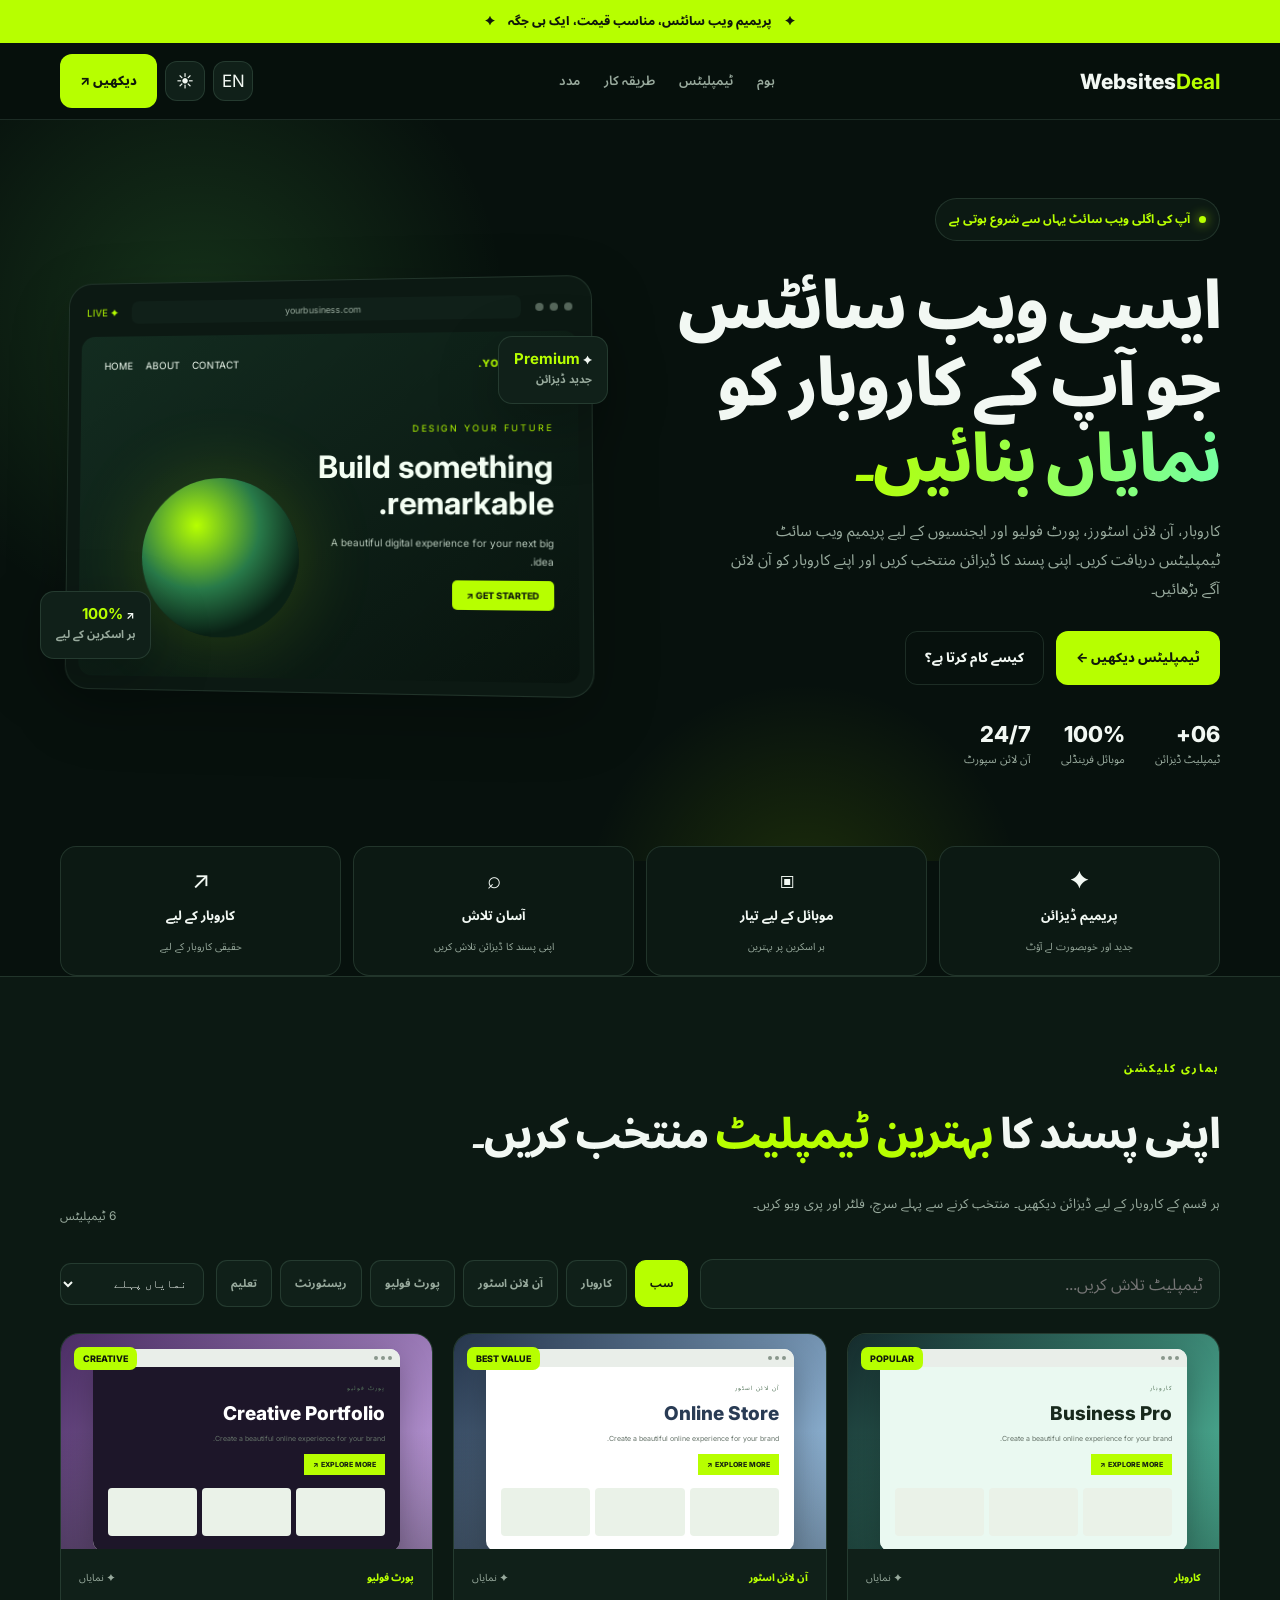
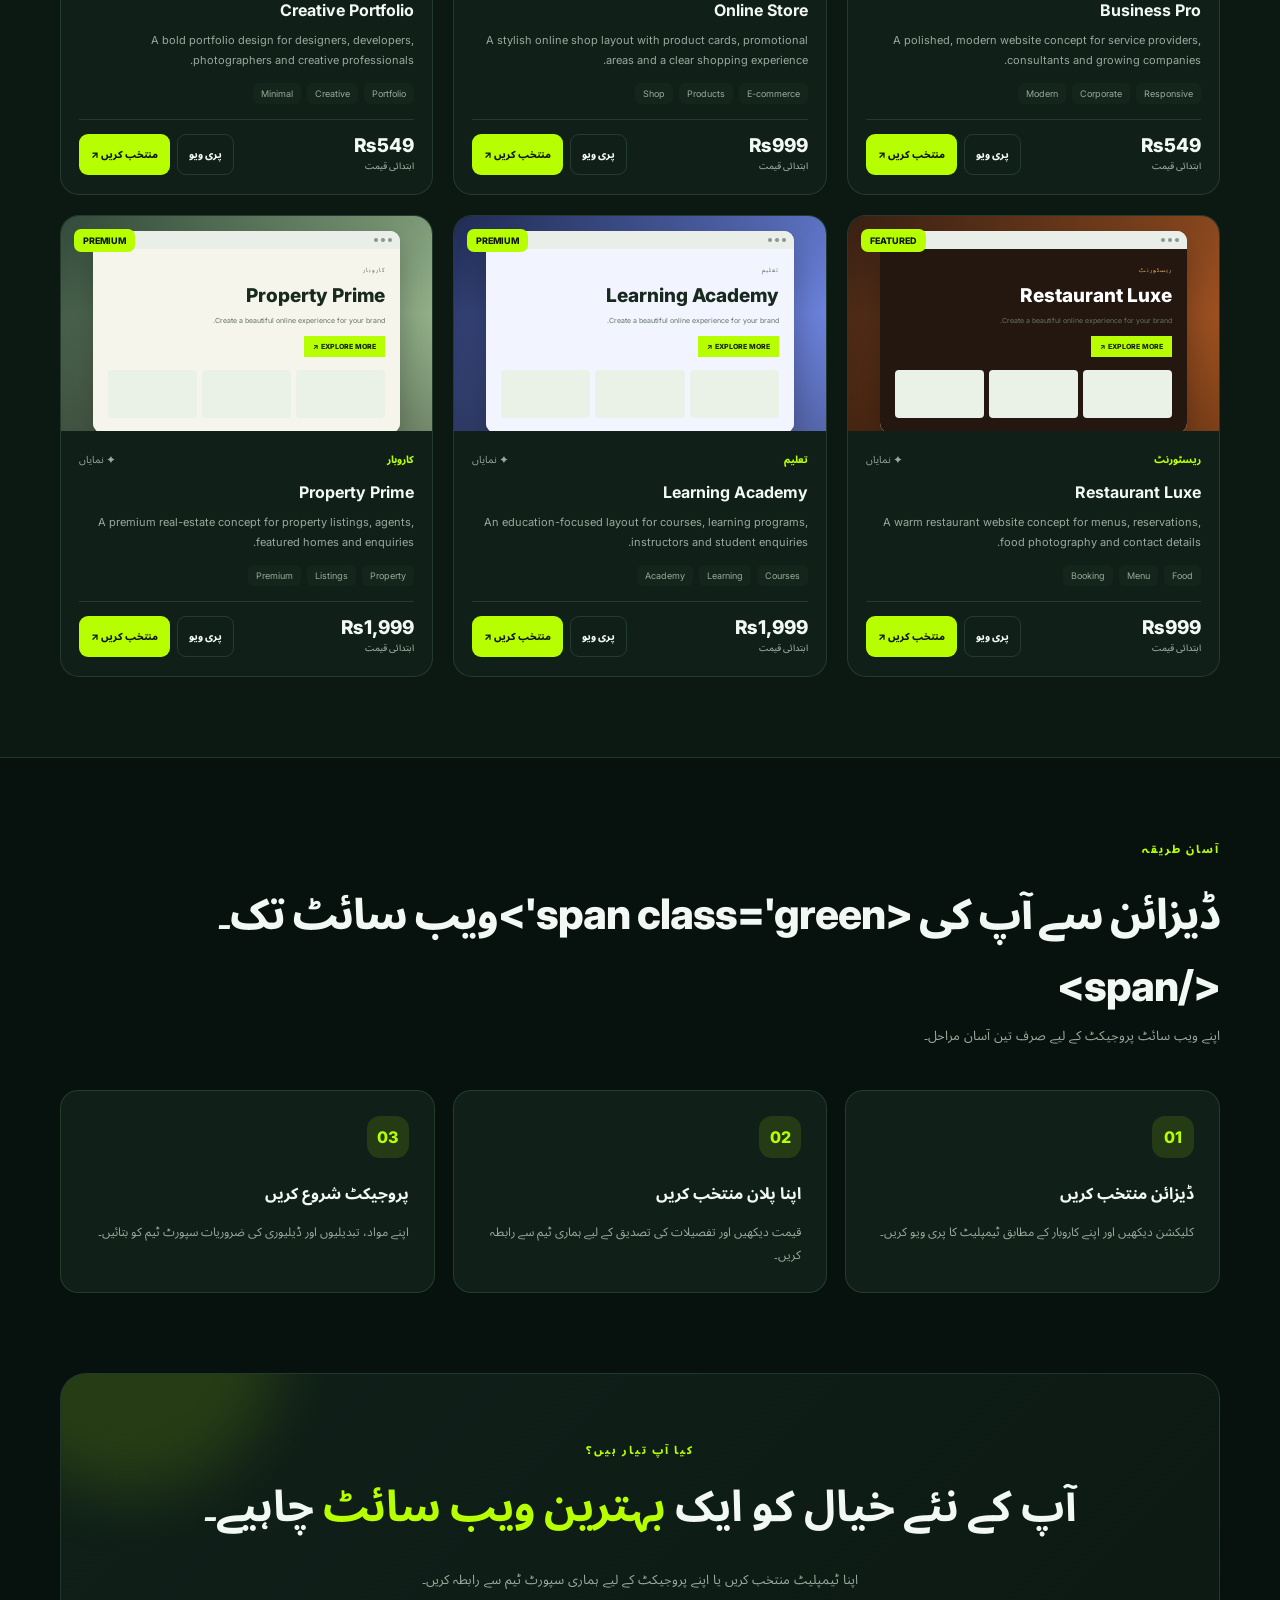
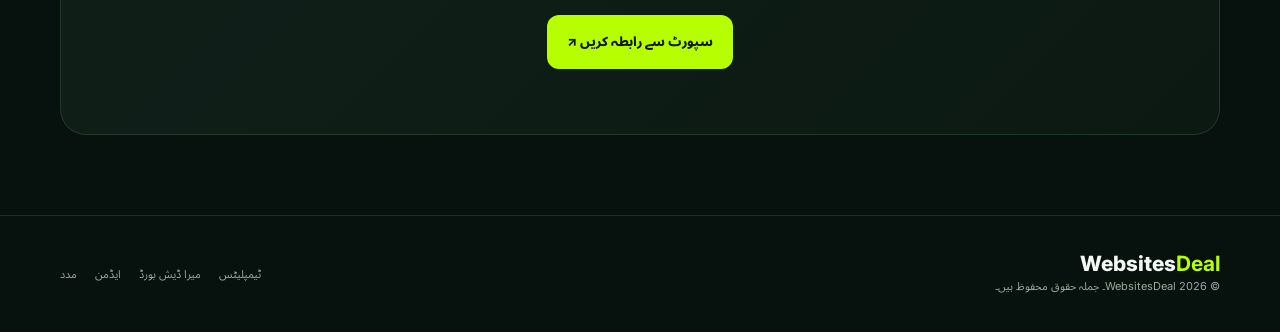
==== index.html @ cf8383c4 "Update index.html" ====
<!DOCTYPE html>
<html lang="ur" dir="rtl">
<head>
<meta charset="UTF-8">
<meta name="viewport" content="width=device-width, initial-scale=1.0">
<meta name="theme-color" content="#07110d">
<meta name="description" content="WebsitesDeal — Premium website templates for your business. Explore, preview and choose your next website.">
<title>WebsitesDeal — Premium Website Templates</title>

<link rel="preconnect" href="https://fonts.googleapis.com">
<link rel="preconnect" href="https://fonts.gstatic.com" crossorigin>
<link href="https://fonts.googleapis.com/css2?family=Inter:wght@400;500;600;700;800&family=Noto+Sans+Arabic:wght@400;500;600;700;800&display=swap" rel="stylesheet">

<style>
:root {
  --bg:#07110d;
  --surface:#0c1913;
  --card:#102019;
  --card2:#14251c;
  --text:#f2f8f3;
  --muted:#98aa9d;
  --line:rgba(190,255,210,.12);
  --accent:#b7ff00;
  --accent2:#69ed94;
  --shadow:0 20px 60px rgba(0,0,0,.25);
  --radius:22px;
}
body.light {
  --bg:#f5f8f4;
  --surface:#fff;
  --card:#fff;
  --card2:#edf4ed;
  --text:#14251a;
  --muted:#68796d;
  --line:rgba(20,55,30,.12);
  --shadow:0 20px 55px rgba(24,55,30,.09);
}
*{box-sizing:border-box}
html{scroll-behavior:smooth;scroll-padding-top:90px}
body{
  margin:0;background:var(--bg);color:var(--text);
  font-family:Inter,"Noto Sans Arabic",sans-serif;
  transition:background .35s,color .35s;overflow-x:hidden;
}
body[dir="rtl"]{font-family:"Noto Sans Arabic",Inter,sans-serif}
a{color:inherit;text-decoration:none}
button,input{font:inherit}
button{cursor:pointer}
button:focus-visible,a:focus-visible,input:focus-visible{
  outline:2px solid var(--accent);outline-offset:4px
}
::selection{background:var(--accent);color:#07110d}
.container{width:min(1160px,92%);margin:auto}
.muted{color:var(--muted)}
.green{color:var(--accent)}
.announcement{
  text-align:center;padding:9px 12px;background:var(--accent);
  color:#10180b;font-size:12px;font-weight:800
}
.announcement span{margin-inline:5px}
.nav-wrap{
  position:sticky;top:0;z-index:50;
  background:color-mix(in srgb,var(--bg) 88%,transparent);
  border-bottom:1px solid var(--line);
  backdrop-filter:blur(18px)
}
.nav{
  min-height:76px;display:flex;align-items:center;
  justify-content:space-between;gap:20px
}
.brand{display:flex;align-items:center;gap:10px;font-weight:800;font-size:21px}
.brand img{
  width:43px;height:43px;border-radius:12px;object-fit:cover;
  background:#fff
}
.brand strong{color:var(--accent)}
.nav-links{display:flex;align-items:center;gap:24px;font-size:13px;font-weight:600}
.nav-links a{color:var(--muted);transition:color .2s}
.nav-links a:hover{color:var(--accent)}
.nav-actions{display:flex;align-items:center;gap:8px}
.icon-btn{
  width:40px;height:40px;display:grid;place-items:center;
  border:1px solid var(--line);border-radius:12px;
  color:var(--text);background:var(--card);font-size:17px;
  transition:transform .2s,border-color .2s
}
.icon-btn:hover{transform:translateY(-2px);border-color:var(--accent)}
.btn{
  display:inline-flex;justify-content:center;align-items:center;gap:8px;
  padding:12px 19px;border-radius:12px;border:1px solid transparent;
  background:var(--accent);color:#11190b;font-weight:800;font-size:13px;
  transition:transform .25s,box-shadow .25s,background .25s
}
.btn:hover{transform:translateY(-3px);box-shadow:0 10px 30px rgba(183,255,0,.16)}
.btn-outline{background:transparent;border-color:var(--line);color:var(--text)}
.btn-outline:hover{border-color:var(--accent);box-shadow:none}
.menu-toggle{display:none}

/* HERO */
.hero{
  position:relative;isolation:isolate;min-height:610px;
  display:flex;align-items:center;padding:78px 0 90px;overflow:hidden
}
.hero::before{
  content:"";position:absolute;z-index:-2;width:650px;height:650px;
  top:-130px;left:-130px;border-radius:50%;
  background:radial-gradient(circle,rgba(113,255,106,.14),transparent 68%);
  animation:glowDrift 10s ease-in-out infinite alternate
}
.hero::after{
  content:"";position:absolute;z-index:-2;width:440px;height:440px;
  bottom:-260px;right:20%;border-radius:50%;
  background:radial-gradient(circle,rgba(183,255,0,.12),transparent 70%);
  animation:glowDrift 12s ease-in-out infinite alternate-reverse
}
.hero-grid{
  display:grid;grid-template-columns:1.05fr .95fr;gap:48px;
  align-items:center
}
.eyebrow{
  display:inline-flex;align-items:center;gap:9px;
  padding:8px 13px;border:1px solid var(--line);border-radius:30px;
  color:var(--accent);font-size:12px;font-weight:700;
  background:var(--surface);animation:fadeUp .7s both
}
.live-dot{
  width:7px;height:7px;border-radius:50%;background:var(--accent);
  box-shadow:0 0 12px var(--accent);animation:pulse 1.8s infinite
}
.hero h1{
  font-size:clamp(39px,5.2vw,69px);line-height:1.15;
  letter-spacing:-2px;margin:25px 0 20px;
  font-weight:800;animation:fadeUp .8s .1s both
}
.hero h1 .gradient{
  color:var(--accent);
  background:linear-gradient(100deg,var(--accent),#6fffb0,var(--accent));
  background-size:220% auto;background-clip:text;-webkit-background-clip:text;
  -webkit-text-fill-color:transparent;animation:gradientMove 5s linear infinite
}
.hero-desc{
  color:var(--muted);font-size:15px;line-height:1.95;
  max-width:500px;animation:fadeUp .8s .2s both
}
.hero-actions{display:flex;gap:12px;flex-wrap:wrap;margin-top:28px;animation:fadeUp .8s .3s both}
.hero-stats{display:flex;gap:30px;flex-wrap:wrap;margin-top:36px;animation:fadeUp .8s .4s both}
.stat strong{display:block;font-size:22px;font-weight:800}
.stat small{color:var(--muted);font-size:11px}
.hero-visual{position:relative;animation:visualEnter 1s .15s both}
.hero-window{
  position:relative;padding:13px;border:1px solid var(--line);
  border-radius:24px;background:var(--surface);box-shadow:var(--shadow);
  transform:perspective(1000px) rotateY(-5deg) rotateX(2deg);
  transition:transform .5s
}
.hero-window:hover{transform:perspective(1000px) rotateY(0) rotateX(0) translateY(-5px)}
.window-top{display:flex;align-items:center;gap:6px;padding:5px 5px 13px}
.window-dot{width:8px;height:8px;border-radius:50%;background:#56675b}
.window-url{
  flex:1;margin-inline:8px;background:var(--card);border-radius:7px;
  padding:6px;text-align:center;font-size:9px;color:var(--muted)
}
.demo-page{
  min-height:345px;border-radius:14px;overflow:hidden;
  background:linear-gradient(145deg,#132c20,#08130e);position:relative;
  padding:24px;color:#f4fff4
}
.demo-page::after{
  content:"";position:absolute;inset:0;pointer-events:none;
  background:linear-gradient(120deg,transparent 25%,rgba(255,255,255,.07),transparent 60%);
  transform:translateX(-100%);animation:shine 6s ease-in-out infinite
}
.demo-nav{display:flex;justify-content:space-between;font-size:10px;align-items:center}
.demo-logo{font-weight:800;color:#b7ff00}
.demo-hero{margin-top:45px;max-width:240px}
.demo-hero small{color:#b7ff00;font-size:9px;letter-spacing:2px}
.demo-hero h3{font-size:31px;line-height:1.15;margin:13px 0}
.demo-hero p{font-size:10px;line-height:1.8;color:#b5c6b9}
.demo-cta{display:inline-block;background:#b7ff00;color:#14200b;padding:9px 14px;border-radius:5px;font-size:9px;font-weight:800}
.demo-orb{
  position:absolute;width:160px;height:160px;right:55%;bottom:40px;
  border-radius:50%;background:radial-gradient(circle at 35% 30%,#b7ff00,#287a49 42%,#0a2115 72%);
  box-shadow:0 0 80px rgba(183,255,0,.18);
  animation:orbFloat 5s ease-in-out infinite
}
.float-chip{
  position:absolute;padding:12px 15px;border:1px solid var(--line);
  border-radius:14px;background:var(--card);box-shadow:var(--shadow);
  font-size:11px;font-weight:700;animation:float 5s ease-in-out infinite
}
.float-chip b{color:var(--accent);font-size:15px}
.chip-one{top:14%;right:-20px}
.chip-two{bottom:8%;left:-20px;animation-delay:-2s}

/* GENERAL */
.section{padding:80px 0}
.section-head{
  display:flex;justify-content:space-between;align-items:end;
  gap:20px;margin-bottom:30px
}
.kicker{font-size:11px;letter-spacing:2px;text-transform:uppercase;color:var(--accent);font-weight:800}
.section h2{font-size:clamp(27px,3.5vw,42px);margin:10px 0;font-weight:800;letter-spacing:-1px}
.section-desc{color:var(--muted);font-size:13px;line-height:1.8;max-width:520px}
.trust-strip{
  display:grid;grid-template-columns:repeat(4,1fr);gap:12px;margin-top:-15px
}
.trust-item{
  padding:18px;background:var(--surface);border:1px solid var(--line);
  border-radius:16px;text-align:center;transition:transform .3s,border-color .3s
}
.trust-item:hover{transform:translateY(-4px);border-color:var(--accent)}
.trust-icon{font-size:24px;margin-bottom:8px}
.trust-item strong{display:block;font-size:13px}
.trust-item small{display:block;color:var(--muted);font-size:10px;margin-top:6px}

/* TEMPLATE FILTERS */
.catalog{background:var(--surface);border-block:1px solid var(--line)}
.catalog-tools{display:flex;gap:12px;align-items:center;flex-wrap:wrap;margin-bottom:24px}
.search-wrap{position:relative;flex:1;min-width:210px}
.search-wrap input{
  width:100%;padding:14px 16px;border-radius:13px;
  background:var(--card);color:var(--text);border:1px solid var(--line);
  outline:none
}
.search-wrap input:focus{border-color:var(--accent)}
.filters{display:flex;gap:8px;flex-wrap:wrap}
.filter-btn{
  padding:11px 14px;border-radius:11px;border:1px solid var(--line);
  background:var(--card);color:var(--muted);font-size:11px;font-weight:700;
  transition:all .2s
}
.filter-btn:hover,.filter-btn.active{background:var(--accent);color:#11190b;border-color:var(--accent)}
.sort-select{
  padding:12px;border-radius:11px;background:var(--card);
  border:1px solid var(--line);color:var(--text);font-size:12px
}
.template-grid{display:grid;grid-template-columns:repeat(3,minmax(0,1fr));gap:20px}
.template-card{
  background:var(--card);border:1px solid var(--line);border-radius:19px;
  overflow:hidden;min-width:0;transition:transform .35s,border-color .35s,box-shadow .35s;
  animation:fadeUp .55s both
}
.template-card:hover{
  transform:translateY(-8px);border-color:rgba(183,255,0,.55);
  box-shadow:0 20px 45px rgba(0,0,0,.14)
}
.template-art{
  height:215px;position:relative;overflow:hidden;
  display:grid;place-items:center;padding:15px;background:#12231a
}
.template-art::after{
  content:"";position:absolute;inset:0;
  background:linear-gradient(180deg,transparent 45%,rgba(0,0,0,.32))
}
.art-inner{position:relative;z-index:1;width:90%;height:100%;transition:transform .5s}
.template-card:hover .art-inner{transform:scale(1.045)}
.mini-browser{
  width:100%;height:100%;overflow:hidden;border-radius:10px;
  background:#fff;color:#1d2a20;box-shadow:0 12px 30px rgba(0,0,0,.25)
}
.mini-bar{height:18px;background:#e9eee9;display:flex;align-items:center;gap:3px;padding:0 8px}
.mini-bar i{width:4px;height:4px;border-radius:50%;background:#89978c}
.mini-content{padding:15px;height:calc(100% - 18px);overflow:hidden}
.mini-label{font-size:6px;letter-spacing:1px;color:#56765c}
.mini-title{font-size:19px;line-height:1.12;font-weight:800;margin:9px 0;color:#182a1d}
.mini-text{font-size:7px;color:#657369;line-height:1.6;max-width:180px}
.mini-button{display:inline-block;margin-top:10px;background:#b7ff00;color:#1b2910;padding:6px 9px;font-size:7px;font-weight:800}
.mini-row{display:flex;gap:5px;margin-top:13px}
.mini-box{height:48px;flex:1;background:#eaf2e8;border-radius:4px}
.art-restaurant{background:linear-gradient(135deg,#382014,#b65d24)}
.art-restaurant .mini-content{background:#241710;color:#fff}
.art-restaurant .mini-title{color:#fff}
.art-restaurant .mini-label{color:#e6ae6b}
.art-store{background:linear-gradient(135deg,#26364c,#a1c9ec)}
.art-store .mini-title{color:#293b54}
.art-agency{background:linear-gradient(135deg,#152b2c,#53bfa1)}
.art-agency .mini-content{background:#eaf9f1}
.art-portfolio{background:linear-gradient(135deg,#4b2d64,#c8a6e6)}
.art-portfolio .mini-content{background:#1d1629;color:#fff}
.art-portfolio .mini-title{color:#fff}
.art-course{background:linear-gradient(135deg,#202c54,#7f98ff)}
.art-course .mini-content{background:#f2f4ff}
.art-realestate{background:linear-gradient(135deg,#324a3a,#a9c99c)}
.art-realestate .mini-content{background:#f5f5eb}
.art-generic{background:linear-gradient(135deg,#183728,#6ba879)}
.art-badge{
  position:absolute;z-index:2;top:13px;left:13px;
  padding:6px 9px;border-radius:7px;background:var(--accent);
  color:#11190b;font-size:9px;font-weight:800
}
.art-preview{
  position:absolute;z-index:3;bottom:12px;right:12px;
  background:rgba(7,17,13,.88);color:#fff;border:1px solid rgba(255,255,255,.2);
  border-radius:9px;padding:9px 12px;font-size:10px;font-weight:700;
  opacity:0;transform:translateY(7px);transition:all .25s
}
.template-card:hover .art-preview,.art-preview:focus{opacity:1;transform:translateY(0)}
.card-body{padding:18px}
.card-meta{display:flex;align-items:center;justify-content:space-between;gap:10px}
.category-tag{font-size:10px;color:var(--accent);font-weight:800}
.template-card h3{font-size:16px;margin:12px 0 8px}
.card-desc{font-size:11px;color:var(--muted);line-height:1.8;min-height:40px}
.tag-row{display:flex;gap:6px;flex-wrap:wrap;margin:12px 0}
.tag{font-size:9px;color:var(--muted);padding:5px 8px;background:var(--card2);border-radius:6px}
.card-footer{display:flex;justify-content:space-between;align-items:center;gap:8px;margin-top:15px;padding-top:14px;border-top:1px solid var(--line)}
.price{font-size:19px;font-weight:800}
.price small{display:block;color:var(--muted);font-size:9px;font-weight:500}
.card-actions{display:flex;gap:7px}
.small-btn{padding:9px 11px;font-size:10px;border-radius:9px}
.empty-state{display:none;text-align:center;padding:60px 10px;color:var(--muted)}

/* HOW IT WORKS */
.steps-grid{display:grid;grid-template-columns:repeat(3,1fr);gap:18px}
.step-card{padding:25px;border:1px solid var(--line);background:var(--card);border-radius:18px;transition:transform .3s}
.step-card:hover{transform:translateY(-5px)}
.step-number{width:42px;height:42px;display:grid;place-items:center;border-radius:13px;background:rgba(183,255,0,.12);color:var(--accent);font-weight:800}
.step-card h3{font-size:16px;margin:19px 0 10px}
.step-card p{font-size:12px;color:var(--muted);line-height:1.9;margin:0}

/* CTA + FOOTER */
.cta{padding:0 0 80px}
.cta-panel{
  position:relative;overflow:hidden;text-align:center;padding:65px 25px;
  border-radius:26px;border:1px solid var(--line);
  background:linear-gradient(135deg,var(--card),var(--surface))
}
.cta-panel::before{
  content:"";position:absolute;width:300px;height:300px;left:-80px;top:-180px;
  border-radius:50%;background:rgba(183,255,0,.13);filter:blur(30px)
}
.cta-panel h2{font-size:clamp(27px,4vw,43px);margin:0 0 15px}
.cta-panel p{color:var(--muted);font-size:13px;line-height:1.8;margin:0 auto 24px;max-width:510px}
footer{border-top:1px solid var(--line);padding:35px 0}
.footer-inner{display:flex;justify-content:space-between;align-items:center;gap:20px;flex-wrap:wrap}
.footer-copy{color:var(--muted);font-size:11px;line-height:1.9}
.footer-links{display:flex;gap:18px;flex-wrap:wrap;font-size:11px;color:var(--muted)}
.footer-links a:hover{color:var(--accent)}
.toast{
  position:fixed;bottom:25px;left:50%;z-index:100;
  transform:translate(-50%,20px);opacity:0;pointer-events:none;
  padding:13px 18px;border-radius:12px;background:var(--accent);
  color:#10180b;font-size:12px;font-weight:800;transition:.3s
}
.toast.show{opacity:1;transform:translate(-50%,0)}
.modal{
  position:fixed;inset:0;z-index:90;display:none;place-items:center;
  padding:20px;background:rgba(0,0,0,.75);backdrop-filter:blur(8px)
}
.modal.open{display:grid;animation:fadeIn .2s}
.modal-box{
  width:min(580px,100%);max-height:85vh;overflow:auto;
  background:var(--surface);border:1px solid var(--line);border-radius:20px;
  padding:22px;animation:modalEnter .3s
}
.modal-head{display:flex;align-items:center;justify-content:space-between;gap:10px}
.modal-head h3{margin:0;font-size:20px}
.modal-art{margin:18px 0;height:220px;border-radius:13px;overflow:hidden}
.modal-desc{color:var(--muted);font-size:13px;line-height:1.9}
.modal-actions{display:flex;gap:10px;flex-wrap:wrap;margin-top:20px}

/* SCROLL REVEAL */
.reveal{opacity:0;transform:translateY(22px);transition:opacity .7s ease,transform .7s ease}
.reveal.visible{opacity:1;transform:translateY(0)}

@keyframes fadeUp{from{opacity:0;transform:translateY(22px)}to{opacity:1;transform:translateY(0)}}
@keyframes fadeIn{from{opacity:0}to{opacity:1}}
@keyframes modalEnter{from{opacity:0;transform:translateY(12px) scale(.98)}to{opacity:1;transform:translateY(0) scale(1)}}
@keyframes visualEnter{from{opacity:0;transform:translateY(25px) scale(.97)}to{opacity:1;transform:translateY(0) scale(1)}}
@keyframes pulse{0%,100%{opacity:1;box-shadow:0 0 10px var(--accent)}50%{opacity:.55;box-shadow:0 0 2px var(--accent)}}
@keyframes glowDrift{from{transform:translate(0,0) scale(1)}to{transform:translate(45px,30px) scale(1.15)}}
@keyframes orbFloat{0%,100%{transform:translateY(0) rotate(0)}50%{transform:translateY(-15px) rotate(8deg)}}
@keyframes float{0%,100%{transform:translateY(0)}50%{transform:translateY(-10px)}}
@keyframes gradientMove{to{background-position:220% center}}
@keyframes shine{0%,45%{transform:translateX(-100%)}70%,100%{transform:translateX(100%)}}

@media(min-width:1200px){.hero{min-height:650px}}
@media(max-width:900px){
  .nav-links{gap:14px}
  .hero-grid{gap:28px}
  .hero{min-height:auto;padding:70px 0}
  .template-grid{grid-template-columns:repeat(2,minmax(0,1fr))}
  .demo-orb{right:48%}
}
@media(max-width:680px){
  .nav{min-height:66px}
  .brand{font-size:17px}
  .brand img{width:36px;height:36px}
  .menu-toggle{display:grid}
  .nav-links{
    display:none;position:absolute;top:66px;left:4%;right:4%;
    padding:18px;background:var(--surface);border:1px solid var(--line);
    border-radius:15px;box-shadow:var(--shadow);flex-direction:column;align-items:stretch;gap:0
  }
  .nav-links.open{display:flex;animation:fadeUp .2s}
  .nav-links a{padding:13px 8px;border-bottom:1px solid var(--line)}
  .nav-links a:last-child{border:0}
  .nav-actions{gap:5px}
  .nav-actions .icon-btn{width:36px;height:36px}
  .nav-actions .btn{padding:10px 12px;font-size:11px}
  .hero{padding:55px 0 70px}
  .hero-grid{grid-template-columns:1fr;gap:45px}
  .hero h1{font-size:clamp(39px,10vw,55px);letter-spacing:-1px}
  .hero-desc{font-size:13px}
  .hero-stats{gap:23px}
  .hero-window{transform:none}
  .demo-page{min-height:300px}
  .demo-orb{width:120px;height:120px;right:55%;bottom:35px}
  .chip-one{right:-6px}.chip-two{left:-6px}
  .trust-strip{grid-template-columns:repeat(2,1fr)}
  .section{padding:60px 0}
  .section-head{align-items:start;flex-direction:column}
  .catalog-tools{align-items:stretch}
  .search-wrap{flex-basis:100%}
  .filters{flex-wrap:nowrap;overflow-x:auto;padding-bottom:5px}
  .filter-btn{white-space:nowrap}
  .sort-select{width:100%}
  .template-grid{grid-template-columns:1fr;gap:15px}
  .template-art{height:225px}
  .steps-grid{grid-template-columns:1fr}
  .cta{padding-bottom:60px}
  .cta-panel{padding:45px 20px}
  .footer-inner{flex-direction:column;align-items:flex-start}
}
@media(prefers-reduced-motion:reduce){
  *,*::before,*::after{animation-duration:.01ms!important;animation-iteration-count:1!important;scroll-behavior:auto!important;transition-duration:.01ms!important}
  .reveal{opacity:1;transform:none}
}
</style>
</head>

<body>
<div class="announcement">
  <span>✦</span>
  <span data-en="Premium websites. Smart prices. One simple place."
        data-ur="پریمیم ویب سائٹس، مناسب قیمت، ایک ہی جگہ">پریمیم ویب سائٹس، مناسب قیمت، ایک ہی جگہ</span>
  <span>✦</span>
</div>

<header class="nav-wrap">
  <div class="container nav">
    <a class="brand" href="#home" aria-label="WebsitesDeal home">
      <img src="https://raw.githubusercontent.com/yourdocuments/assets/main/wd1.jpg" alt="WebsitesDeal logo" onerror="this.style.display='none'">
      <span>Websites<strong>Deal</strong></span>
    </a>

    <nav class="nav-links" id="navLinks">
      <a href="#home" data-en="Home" data-ur="ہوم">ہوم</a>
      <a href="#templates" data-en="Templates" data-ur="ٹیمپلیٹس">ٹیمپلیٹس</a>
      <a href="#how" data-en="How It Works" data-ur="طریقہ کار">طریقہ کار</a>
      <a href="https://support.websitesdeal.com" target="_blank" rel="noopener" data-en="Support" data-ur="مدد">مدد</a>
    </nav>

    <div class="nav-actions">
      <button class="icon-btn" id="languageBtn" aria-label="Change language">EN</button>
      <button class="icon-btn" id="themeBtn" aria-label="Toggle color theme">☀</button>
      <a class="btn" href="#templates" data-en="Explore ↗" data-ur="دیکھیں ↗">دیکھیں ↗</a>
      <button class="icon-btn menu-toggle" id="menuBtn" aria-label="Open menu">☰</button>
    </div>
  </div>
</header>

<main>
<section class="hero" id="home">
  <div class="container hero-grid">
    <div>
      <div class="eyebrow"><span class="live-dot"></span>
        <span data-en="YOUR NEXT WEBSITE STARTS HERE" data-ur="آپ کی اگلی ویب سائٹ یہاں سے شروع ہوتی ہے">آپ کی اگلی ویب سائٹ یہاں سے شروع ہوتی ہے</span>
      </div>
      <h1 data-en-html="Websites that make your business <span class='gradient'>stand out.</span>"
          data-ur-html="ایسی ویب سائٹس جو آپ کے کاروبار کو <span class='gradient'>نمایاں بنائیں۔</span>">
        ایسی ویب سائٹس جو آپ کے کاروبار کو <span class="gradient">نمایاں بنائیں۔</span>
      </h1>
      <p class="hero-desc" data-en="Discover premium website templates for businesses, online stores, portfolios and agencies. Find your style and take your online presence to the next level."
         data-ur="کاروبار، آن لائن اسٹورز، پورٹ فولیو اور ایجنسیوں کے لیے پریمیم ویب سائٹ ٹیمپلیٹس دریافت کریں۔ اپنی پسند کا ڈیزائن منتخب کریں اور اپنے کاروبار کو آن لائن آگے بڑھائیں۔">
        کاروبار، آن لائن اسٹورز، پورٹ فولیو اور ایجنسیوں کے لیے پریمیم ویب سائٹ ٹیمپلیٹس دریافت کریں۔ اپنی پسند کا ڈیزائن منتخب کریں اور اپنے کاروبار کو آن لائن آگے بڑھائیں۔
      </p>
      <div class="hero-actions">
        <a class="btn" href="#templates" data-en="Explore Templates →" data-ur="ٹیمپلیٹس دیکھیں ←">ٹیمپلیٹس دیکھیں ←</a>
        <a class="btn btn-outline" href="#how" data-en="How it works" data-ur="کیسے کام کرتا ہے؟">کیسے کام کرتا ہے؟</a>
      </div>
      <div class="hero-stats">
        <div class="stat"><strong id="templateCount">06+</strong><small data-en="Template styles" data-ur="ٹیمپلیٹ ڈیزائن">ٹیمپلیٹ ڈیزائن</small></div>
        <div class="stat"><strong>100%</strong><small data-en="Mobile friendly" data-ur="موبائل فرینڈلی">موبائل فرینڈلی</small></div>
        <div class="stat"><strong>24/7</strong><small data-en="Online support" data-ur="آن لائن سپورٹ">آن لائن سپورٹ</small></div>
      </div>
    </div>

    <div class="hero-visual" aria-label="Website design preview">
      <div class="hero-window">
        <div class="window-top">
          <i class="window-dot"></i><i class="window-dot"></i><i class="window-dot"></i>
          <div class="window-url">yourbusiness.com</div>
          <span style="font-size:10px;color:var(--accent)">✦ LIVE</span>
        </div>
        <div class="demo-page">
          <div class="demo-nav">
            <span class="demo-logo">YOUR BRAND.</span>
            <span>HOME　 ABOUT　 CONTACT</span>
          </div>
          <div class="demo-hero">
            <small>DESIGN YOUR FUTURE</small>
            <h3>Build something<br>remarkable.</h3>
            <p>A beautiful digital experience for your next big idea.</p>
            <span class="demo-cta">GET STARTED ↗</span>
          </div>
          <div class="demo-orb"></div>
        </div>
      </div>
      <div class="float-chip chip-one">✦ <b>Premium</b><br><span class="muted" data-en="Modern design" data-ur="جدید ڈیزائن">جدید ڈیزائن</span></div>
      <div class="float-chip chip-two">↗ <b>100%</b><br><span class="muted" data-en="Responsive layout" data-ur="ہر اسکرین کے لیے">ہر اسکرین کے لیے</span></div>
    </div>
  </div>
</section>

<section class="container trust-strip reveal" aria-label="Features">
  <div class="trust-item"><div class="trust-icon">✦</div><strong data-en="Premium Design" data-ur="پریمیم ڈیزائن">پریمیم ڈیزائن</strong><small data-en="Clean, modern layouts" data-ur="جدید اور خوبصورت لے آؤٹ">جدید اور خوبصورت لے آؤٹ</small></div>
  <div class="trust-item"><div class="trust-icon">▣</div><strong data-en="Mobile Ready" data-ur="موبائل کے لیے تیار">موبائل کے لیے تیار</strong><small data-en="Fits different screens" data-ur="ہر اسکرین پر بہترین">ہر اسکرین پر بہترین</small></div>
  <div class="trust-item"><div class="trust-icon">⌕</div><strong data-en="Easy Discovery" data-ur="آسان تلاش">آسان تلاش</strong><small data-en="Find your perfect style" data-ur="اپنی پسند کا ڈیزائن تلاش کریں">اپنی پسند کا ڈیزائن تلاش کریں</small></div>
  <div class="trust-item"><div class="trust-icon">↗</div><strong data-en="Business Focused" data-ur="کاروبار کے لیے">کاروبار کے لیے</strong><small data-en="Made for real projects" data-ur="حقیقی کاروبار کے لیے">حقیقی کاروبار کے لیے</small></div>
</section>

<section class="section catalog" id="templates">
  <div class="container">
    <div class="section-head reveal">
      <div>
        <div class="kicker" data-en="THE COLLECTION" data-ur="ہماری کلیکشن">ہماری کلیکشن</div>
        <h2 data-en-html="Find your <span class='green'>perfect template.</span>" data-ur-html="اپنی پسند کا <span class='green'>بہترین ٹیمپلیٹ</span> منتخب کریں۔">اپنی پسند کا <span class="green">بہترین ٹیمپلیٹ</span> منتخب کریں۔</h2>
        <p class="section-desc" data-en="Explore designs for every kind of business. Search, filter and preview before choosing."
           data-ur="ہر قسم کے کاروبار کے لیے ڈیزائن دیکھیں۔ منتخب کرنے سے پہلے سرچ، فلٹر اور پری ویو کریں۔">ہر قسم کے کاروبار کے لیے ڈیزائن دیکھیں۔ منتخب کرنے سے پہلے سرچ، فلٹر اور پری ویو کریں۔</p>
      </div>
      <div class="muted" style="font-size:12px" id="resultsLabel">ٹیمپلیٹس لوڈ ہو رہے ہیں...</div>
    </div>

    <div class="catalog-tools reveal">
      <div class="search-wrap">
        <input type="search" id="searchInput" placeholder="ٹیمپلیٹ تلاش کریں..." aria-label="Search templates">
      </div>
      <div class="filters" id="filterButtons">
        <button class="filter-btn active" data-category="all" data-en="All" data-ur="سب">سب</button>
        <button class="filter-btn" data-category="business" data-en="Business" data-ur="کاروبار">کاروبار</button>
        <button class="filter-btn" data-category="store" data-en="E-commerce" data-ur="آن لائن اسٹور">آن لائن اسٹور</button>
        <button class="filter-btn" data-category="portfolio" data-en="Portfolio" data-ur="پورٹ فولیو">پورٹ فولیو</button>
        <button class="filter-btn" data-category="restaurant" data-en="Restaurant" data-ur="ریسٹورنٹ">ریسٹورنٹ</button>
        <button class="filter-btn" data-category="education" data-en="Education" data-ur="تعلیم">تعلیم</button>
      </div>
      <select class="sort-select" id="sortSelect" aria-label="Sort templates">
        <option value="featured" data-en="Featured first" data-ur="نمایاں پہلے">نمایاں پہلے</option>
        <option value="low" data-en="Price: low to high" data-ur="کم قیمت پہلے">کم قیمت پہلے</option>
        <option value="high" data-en="Price: high to low" data-ur="زیادہ قیمت پہلے">زیادہ قیمت پہلے</option>
        <option value="az" data-en="Name: A to Z" data-ur="نام کے لحاظ سے">نام کے لحاظ سے</option>
      </select>
    </div>

    <div class="template-grid" id="templateGrid"></div>
    <div class="empty-state" id="emptyState">
      <div style="font-size:35px;margin-bottom:10px">⌕</div>
      <strong data-en="No templates found" data-ur="کوئی ٹیمپلیٹ نہیں ملا">کوئی ٹیمپلیٹ نہیں ملا</strong>
      <p data-en="Try another search or category." data-ur="دوسری تلاش یا کیٹیگری منتخب کریں۔">دوسری تلاش یا کیٹیگری منتخب کریں۔</p>
    </div>
  </div>
</section>

<section class="section" id="how">
  <div class="container">
    <div class="section-head reveal">
      <div>
        <div class="kicker" data-en="SIMPLE PROCESS" data-ur="آسان طریقہ">آسان طریقہ</div>
        <h2 data-en="From browsing to <span class='green'>your website.</span>" data-ur="ڈیزائن سے آپ کی <span class='green'>ویب سائٹ تک۔</span>">ڈیزائن سے آپ کی <span class="green">ویب سائٹ تک۔</span></h2>
        <p class="section-desc" data-en="Three simple steps to get started with your website project."
           data-ur="اپنے ویب سائٹ پروجیکٹ کے لیے صرف تین آسان مراحل۔">اپنے ویب سائٹ پروجیکٹ کے لیے صرف تین آسان مراحل۔</p>
      </div>
    </div>
    <div class="steps-grid">
      <article class="step-card reveal"><div class="step-number">01</div><h3 data-en="Explore designs" data-ur="ڈیزائن منتخب کریں">ڈیزائن منتخب کریں</h3><p data-en="Browse the collection and preview the template that fits your business." data-ur="کلیکشن دیکھیں اور اپنے کاروبار کے مطابق ٹیمپلیٹ کا پری ویو کریں۔">کلیکشن دیکھیں اور اپنے کاروبار کے مطابق ٹیمپلیٹ کا پری ویو کریں۔</p></article>
      <article class="step-card reveal"><div class="step-number">02</div><h3 data-en="Choose your plan" data-ur="اپنا پلان منتخب کریں">اپنا پلان منتخب کریں</h3><p data-en="Check the displayed price and contact our team to confirm the details." data-ur="قیمت دیکھیں اور تفصیلات کی تصدیق کے لیے ہماری ٹیم سے رابطہ کریں۔">قیمت دیکھیں اور تفصیلات کی تصدیق کے لیے ہماری ٹیم سے رابطہ کریں۔</p></article>
      <article class="step-card reveal"><div class="step-number">03</div><h3 data-en="Start your project" data-ur="پروجیکٹ شروع کریں">پروجیکٹ شروع کریں</h3><p data-en="Discuss your content, customization and delivery requirements with support." data-ur="اپنے مواد، تبدیلیوں اور ڈیلیوری کی ضروریات سپورٹ ٹیم کو بتائیں۔">اپنے مواد، تبدیلیوں اور ڈیلیوری کی ضروریات سپورٹ ٹیم کو بتائیں۔</p></article>
    </div>
  </div>
</section>

<section class="cta">
  <div class="container">
    <div class="cta-panel reveal">
      <div class="kicker" data-en="READY TO BUILD?" data-ur="کیا آپ تیار ہیں؟">کیا آپ تیار ہیں؟</div>
      <h2 data-en-html="Your next big idea deserves a <span class='green'>great website.</span>"
          data-ur-html="آپ کے نئے خیال کو ایک <span class='green'>بہترین ویب سائٹ</span> چاہیے۔">آپ کے نئے خیال کو ایک <span class="green">بہترین ویب سائٹ</span> چاہیے۔</h2>
      <p data-en="Find your template or contact our support team to discuss your project."
         data-ur="اپنا ٹیمپلیٹ منتخب کریں یا اپنے پروجیکٹ کے لیے ہماری سپورٹ ٹیم سے رابطہ کریں۔">اپنا ٹیمپلیٹ منتخب کریں یا اپنے پروجیکٹ کے لیے ہماری سپورٹ ٹیم سے رابطہ کریں۔</p>
      <a class="btn" href="https://support.websitesdeal.com" target="_blank" rel="noopener" data-en="Contact Support ↗" data-ur="سپورٹ سے رابطہ کریں ↗">سپورٹ سے رابطہ کریں ↗</a>
    </div>
  </div>
</section>
</main>

<footer>
  <div class="container footer-inner">
    <div>
      <a class="brand" href="#home"><img src="https://raw.githubusercontent.com/yourdocuments/assets/main/wd1.jpg" alt="" onerror="this.style.display='none'"><span>Websites<strong>Deal</strong></span></a>
      <div class="footer-copy" data-en="© 2026 WebsitesDeal. All rights reserved." data-ur="© 2026 WebsitesDeal۔ جملہ حقوق محفوظ ہیں۔">© 2026 WebsitesDeal۔ جملہ حقوق محفوظ ہیں۔</div>
    </div>
    <div class="footer-links">
      <a href="#templates" data-en="Templates" data-ur="ٹیمپلیٹس">ٹیمپلیٹس</a>
      <a href="dashboard.html" data-en="My Dashboard" data-ur="میرا ڈیش بورڈ">میرا ڈیش بورڈ</a>
      <a href="admin.html" data-en="Admin" data-ur="ایڈمن">ایڈمن</a>
      <a href="https://support.websitesdeal.com" target="_blank" rel="noopener" data-en="Support" data-ur="مدد">مدد</a>
    </div>
  </div>
</footer>

<div class="toast" id="toast" role="status"></div>

<div class="modal" id="previewModal" role="dialog" aria-modal="true" aria-labelledby="modalTitle">
  <div class="modal-box">
    <div class="modal-head">
      <h3 id="modalTitle">Template Preview</h3>
      <button class="icon-btn" id="closeModal" aria-label="Close preview">✕</button>
    </div>
    <div class="modal-art" id="modalArt"></div>
    <div class="modal-desc" id="modalDesc"></div>
    <div class="modal-actions">
      <a class="btn" id="contactTemplate" href="https://support.websitesdeal.com" target="_blank" rel="noopener">Contact Support ↗</a>
      <button class="btn btn-outline" id="closeModal2">Close</button>
    </div>
  </div>
</div>

<script>
(() => {
"use strict";

const $ = (s, root=document) => root.querySelector(s);
const $$ = (s, root=document) => [...root.querySelectorAll(s)];
const STORE_KEY = "wd_sites";
let language = "ur";
let activeCategory = "all";
let searchTerm = "";
let sortMode = "featured";
let currentTemplate = null;

const seeds = [
 {id:"wd-business",title:"Business Pro",category:"business",price:549,desc:"A polished, modern website concept for service providers, consultants and growing companies.",tags:["Responsive","Corporate","Modern"],art:"art-agency",badge:"POPULAR"},
 {id:"wd-store",title:"Online Store",category:"store",price:999,desc:"A stylish online shop layout with product cards, promotional areas and a clear shopping experience.",tags:["E-commerce","Products","Shop"],art:"art-store",badge:"BEST VALUE"},
 {id:"wd-portfolio",title:"Creative Portfolio",category:"portfolio",price:549,desc:"A bold portfolio design for designers, developers, photographers and creative professionals.",tags:["Portfolio","Creative","Minimal"],art:"art-portfolio",badge:"CREATIVE"},
 {id:"wd-restaurant",title:"Restaurant Luxe",category:"restaurant",price:999,desc:"A warm restaurant website concept for menus, reservations, food photography and contact details.",tags:["Food","Menu","Booking"],art:"art-restaurant",badge:"FEATURED"},
 {id:"wd-academy",title:"Learning Academy",category:"education",price:1999,desc:"An education-focused layout for courses, learning programs, instructors and student enquiries.",tags:["Courses","Learning","Academy"],art:"art-course",badge:"PREMIUM"},
 {id:"wd-realestate",title:"Property Prime",category:"business",price:1999,desc:"A premium real-estate concept for property listings, agents, featured homes and enquiries.",tags:["Property","Listings","Premium"],art:"art-realestate",badge:"PREMIUM"}
];

function safeTemplates(){
  try {
    const raw = localStorage.getItem(STORE_KEY);
    if(raw){
      const data = JSON.parse(raw);
      if(Array.isArray(data) && data.length) return data.map(normalizeTemplate);
    }
  } catch(e) { console.warn("Unable to read wd_sites:",e); }
  return seeds.map(normalizeTemplate);
}
function normalizeTemplate(t,i){
  const title = String(t.title || t.name || `Website Template ${i+1}`);
  const category = String(t.category || "business").toLowerCase();
  const knownArts = ["art-restaurant","art-store","art-agency","art-portfolio","art-course","art-realestate","art-generic"];
  let art = t.art || "art-generic";
  if(!knownArts.includes(art)) art = "art-generic";
  return {
    id:String(t.id || `wd-template-${i}`),
    title,category,
    price:Math.max(0,Number(t.price) || 549),
    desc:String(t.desc || t.description || "A modern website template for your next project."),
    tags:Array.isArray(t.tags)?t.tags.map(String):String(t.tags||"Responsive,Modern").split(",").map(x=>x.trim()).filter(Boolean),
    art,badge:String(t.badge||"FEATURED"),
    url:String(t.url || t.previewUrl || "")
  };
}
function getTemplates(){return safeTemplates();}
function textFor(en,ur){return language==="en"?en:ur;}
function escapeHTML(value){
  return String(value??"").replace(/[&<>"']/g,c=>({"&":"&amp;","<":"&lt;",">":"&gt;",'"':"&quot;","'":"&#39;"}[c]));
}
function money(price){return "₨"+Number(price||0).toLocaleString("en-PK");}
function categoryLabel(cat){
 const map={
  business:["Business","کاروبار"],store:["E-commerce","آن لائن اسٹور"],
  portfolio:["Portfolio","پورٹ فولیو"],restaurant:["Restaurant","ریسٹورنٹ"],
  education:["Education","تعلیم"]
 };
 return (map[cat]||["Website","ویب سائٹ"])[language==="en"?0:1];
}
function artHTML(t){
 const title = escapeHTML(t.title);
 return `<div class="template-art ${escapeHTML(t.art)}">
   <span class="art-badge">${escapeHTML(t.badge||"FEATURED")}</span>
   <div class="art-inner"><div class="mini-browser">
    <div class="mini-bar"><i></i><i></i><i></i></div>
    <div class="mini-content">
      <div class="mini-label">${escapeHTML(categoryLabel(t.category).toUpperCase())}</div>
      <div class="mini-title">${title}</div>
      <div class="mini-text">Create a beautiful online experience for your brand.</div>
      <span class="mini-button">EXPLORE MORE ↗</span>
      <div class="mini-row"><div class="mini-box"></div><div class="mini-box"></div><div class="mini-box"></div></div>
    </div>
   </div></div>
   <button class="art-preview" data-preview="${escapeHTML(t.id)}">${textFor("Quick preview ↗","پری ویو دیکھیں ↗")}</button>
 </div>`;
}
function renderTemplates(){
 let items=getTemplates().filter(t=>{
   const matchesCategory=activeCategory==="all"||t.category===activeCategory;
   const query=searchTerm.toLowerCase();
   const matchesSearch=!query||[t.title,t.desc,t.category,...t.tags].join(" ").toLowerCase().includes(query);
   return matchesCategory&&matchesSearch;
 });
 if(sortMode==="low")items.sort((a,b)=>a.price-b.price);
 if(sortMode==="high")items.sort((a,b)=>b.price-a.price);
 if(sortMode==="az")items.sort((a,b)=>a.title.localeCompare(b.title));
 $("#templateGrid").innerHTML=items.map((t,i)=>`
 <article class="template-card" style="animation-delay:${Math.min(i*65,390)}ms">
   ${artHTML(t)}
   <div class="card-body">
     <div class="card-meta"><span class="category-tag">${escapeHTML(categoryLabel(t.category))}</span><span class="muted" style="font-size:10px">✦ ${textFor("Featured","نمایاں")}</span></div>
     <h3>${escapeHTML(t.title)}</h3>
     <p class="card-desc">${escapeHTML(t.desc)}</p>
     <div class="tag-row">${t.tags.slice(0,3).map(tag=>`<span class="tag">${escapeHTML(tag)}</span>`).join("")}</div>
     <div class="card-footer">
       <div class="price">${money(t.price)}<small>${textFor("Starting price","ابتدائی قیمت")}</small></div>
       <div class="card-actions">
         <button class="btn btn-outline small-btn" data-preview="${escapeHTML(t.id)}">${textFor("Preview","پری ویو")}</button>
         <button class="btn small-btn" data-contact="${escapeHTML(t.id)}">${textFor("Choose","منتخب کریں")} ↗</button>
       </div>
     </div>
   </div>
 </article>`).join("");
 $("#emptyState").style.display=items.length?"none":"block";
 $("#resultsLabel").textContent=textFor(`${items.length} templates found`,`${items.length} ٹیمپلیٹس`);
 $("#templateCount").textContent=String(getTemplates().length).padStart(2,"0")+"+";
}
function updateLanguage(){
 document.documentElement.lang=language==="en"?"en":"ur";
 document.documentElement.dir=language==="en"?"ltr":"rtl";
 $$("[data-en][data-ur]").forEach(el=>{
   const val=el.dataset[language];
   if(val!==undefined)el.textContent=val;
 });
 $$("[data-en-html][data-ur-html]").forEach(el=>{
   el.innerHTML=el.dataset[language==="en"?"enHtml":"urHtml"];
 });
 $("#languageBtn").textContent=language==="en"?"اردو":"EN";
 $("#searchInput").placeholder=textFor("Search templates...","ٹیمپلیٹ تلاش کریں...");
 $("#searchInput").setAttribute("aria-label",textFor("Search templates","ٹیمپلیٹ تلاش کریں"));
 renderTemplates();
}
function showToast(message){
 const toast=$("#toast");
 toast.textContent=message;toast.classList.add("show");
 clearTimeout(showToast.timer);
 showToast.timer=setTimeout(()=>toast.classList.remove("show"),2500);
}
function openPreview(id){
 const t=getTemplates().find(x=>x.id===id);
 if(!t)return;
 currentTemplate=t;
 $("#modalTitle").textContent=t.title;
 $("#modalArt").innerHTML=artHTML(t);
 $("#modalDesc").textContent=t.desc+" — "+money(t.price)+" · "+t.tags.join(", ");
 $("#contactTemplate").href="https://support.websitesdeal.com";
 $("#previewModal").classList.add("open");
 document.body.style.overflow="hidden";
 $("#closeModal").focus();
}
function closePreview(){
 $("#previewModal").classList.remove("open");
 document.body.style.overflow="";
}
function contactTemplate(id){
 const t=getTemplates().find(x=>x.id===id);
 if(!t)return;
 const message=textFor(
   `Hello WebsitesDeal, I am interested in the "${t.title}" template (${money(t.price)}). Please share the details.`,
   `السلام علیکم، مجھے "${t.title}" ٹیمپلیٹ میں دلچسپی ہے۔ قیمت: ${money(t.price)}۔ براہ کرم مزید تفصیلات بتائیں۔`
 );
 showToast(textFor("Opening support...","سپورٹ کھولی جا رہی ہے..."));
 // The support site remains the official contact destination.
 window.open("https://support.websitesdeal.com","_blank","noopener");
}

$("#languageBtn").addEventListener("click",()=>{
 language=language==="ur"?"en":"ur";updateLanguage();
});
$("#themeBtn").addEventListener("click",()=>{
 document.body.classList.toggle("light");
 const isLight=document.body.classList.contains("light");
 $("#themeBtn").textContent=isLight?"☾":"☀";
 try{localStorage.setItem("wd_theme",isLight?"light":"dark")}catch(e){}
});
$("#menuBtn").addEventListener("click",()=>$("#navLinks").classList.toggle("open"));
$("#navLinks").addEventListener("click",e=>{
 if(e.target.closest("a"))$("#navLinks").classList.remove("open");
});
$("#searchInput").addEventListener("input",e=>{searchTerm=e.target.value.trim();renderTemplates()});
$("#sortSelect").addEventListener("change",e=>{sortMode=e.target.value;renderTemplates()});
$("#filterButtons").addEventListener("click",e=>{
 const btn=e.target.closest("[data-category]");
 if(!btn)return;
 activeCategory=btn.dataset.category;
 $$(".filter-btn").forEach(b=>b.classList.toggle("active",b===btn));
 renderTemplates();
});
$("#templateGrid").addEventListener("click",e=>{
 const preview=e.target.closest("[data-preview]");
 const contact=e.target.closest("[data-contact]");
 if(preview)openPreview(preview.dataset.preview);
 if(contact)contactTemplate(contact.dataset.contact);
});
$("#modalArt").addEventListener("click",e=>{
 const preview=e.target.closest("[data-preview]");
 if(preview&&currentTemplate)openPreview(currentTemplate.id);
});
$("#closeModal").addEventListener("click",closePreview);
$("#closeModal2").addEventListener("click",closePreview);
$("#previewModal").addEventListener("click",e=>{if(e.target===$("#previewModal"))closePreview()});
document.addEventListener("keydown",e=>{if(e.key==="Escape")closePreview()});

// Premium scroll reveal, with a graceful fallback.
if("IntersectionObserver" in window){
 const observer=new IntersectionObserver(entries=>{
   entries.forEach(entry=>{
     if(entry.isIntersecting){
       entry.target.classList.add("visible");
       observer.unobserve(entry.target);
     }
   });
 },{threshold:.12});
 $$(".reveal").forEach(el=>observer.observe(el));
}else{
 $$(".reveal").forEach(el=>el.classList.add("visible"));
}

// Restore saved theme and render.
try{
 if(localStorage.getItem("wd_theme")==="light"){
   document.body.classList.add("light");$("#themeBtn").textContent="☾";
 }
}catch(e){}
updateLanguage();

// Refresh the template list if the admin panel updates localStorage in this tab.
window.addEventListener("storage",e=>{
 if(e.key===STORE_KEY)renderTemplates();
});
})();
</script>
</body>
</html>
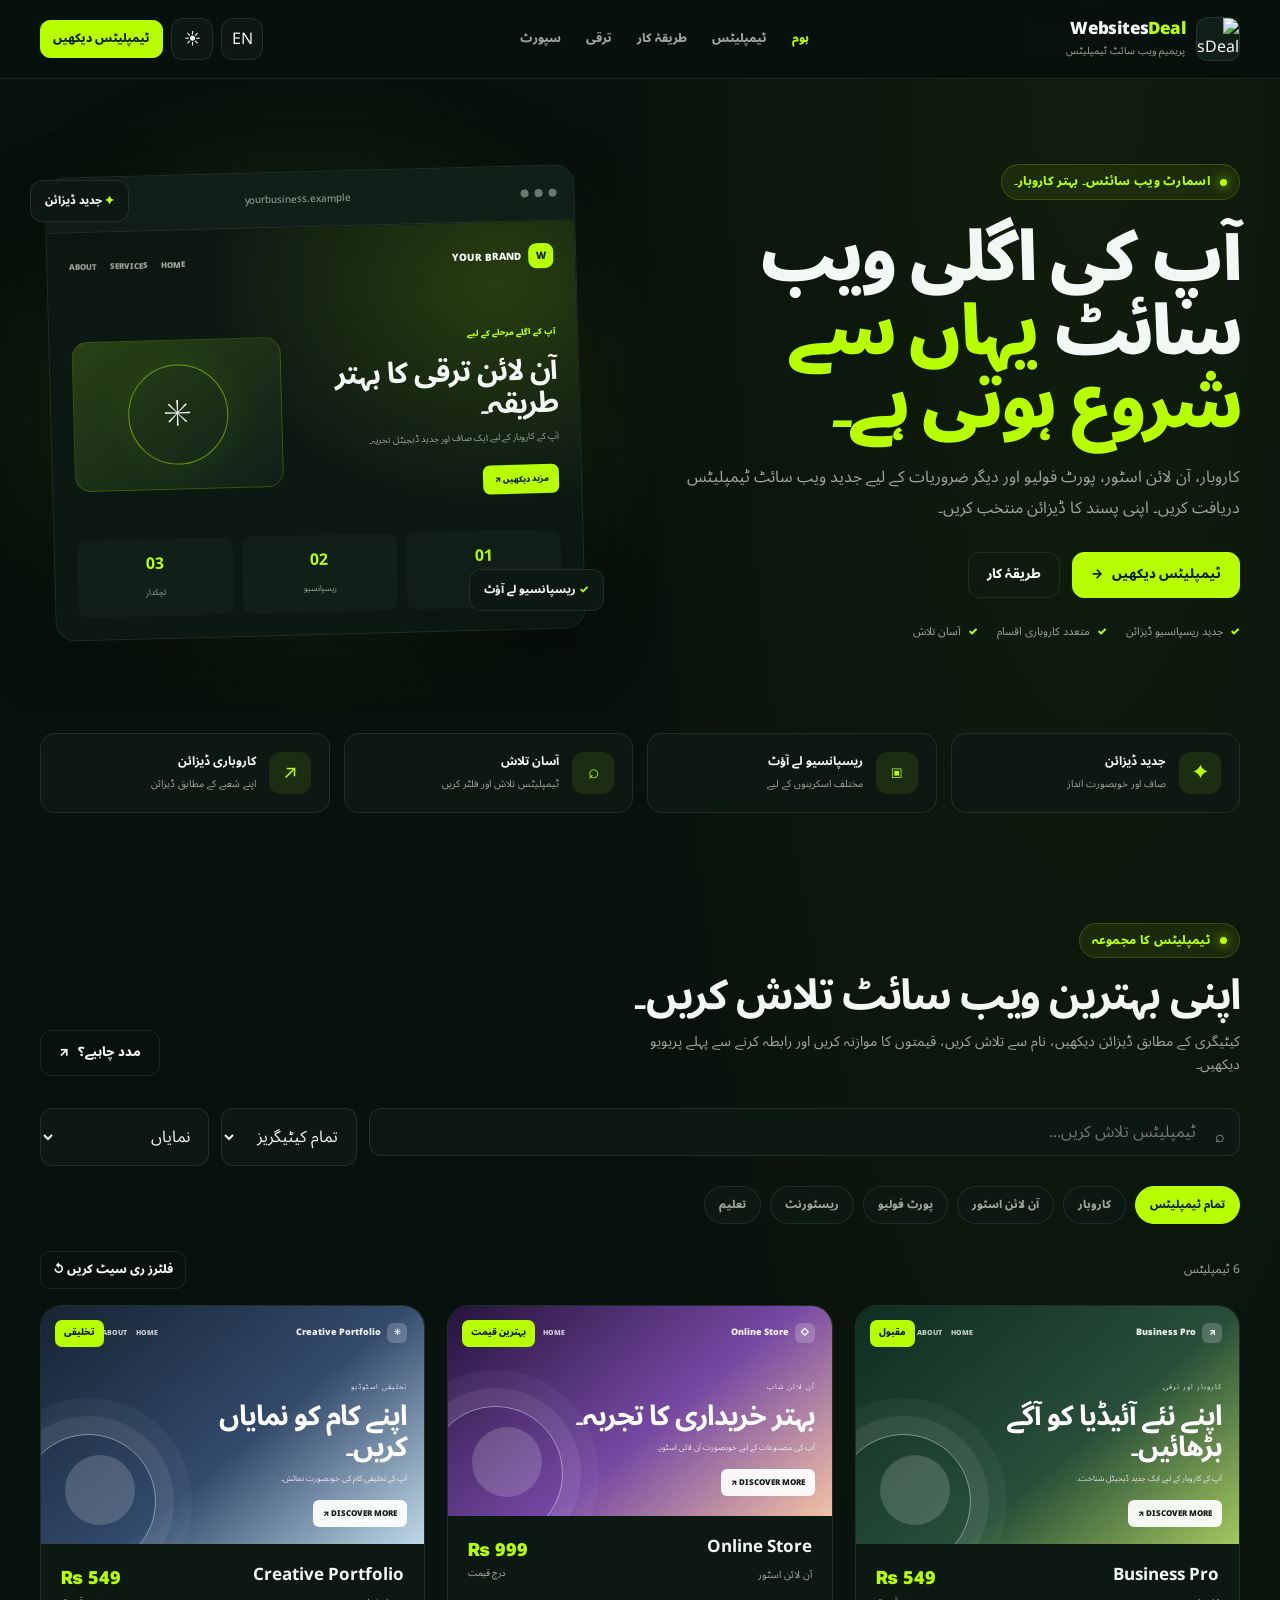
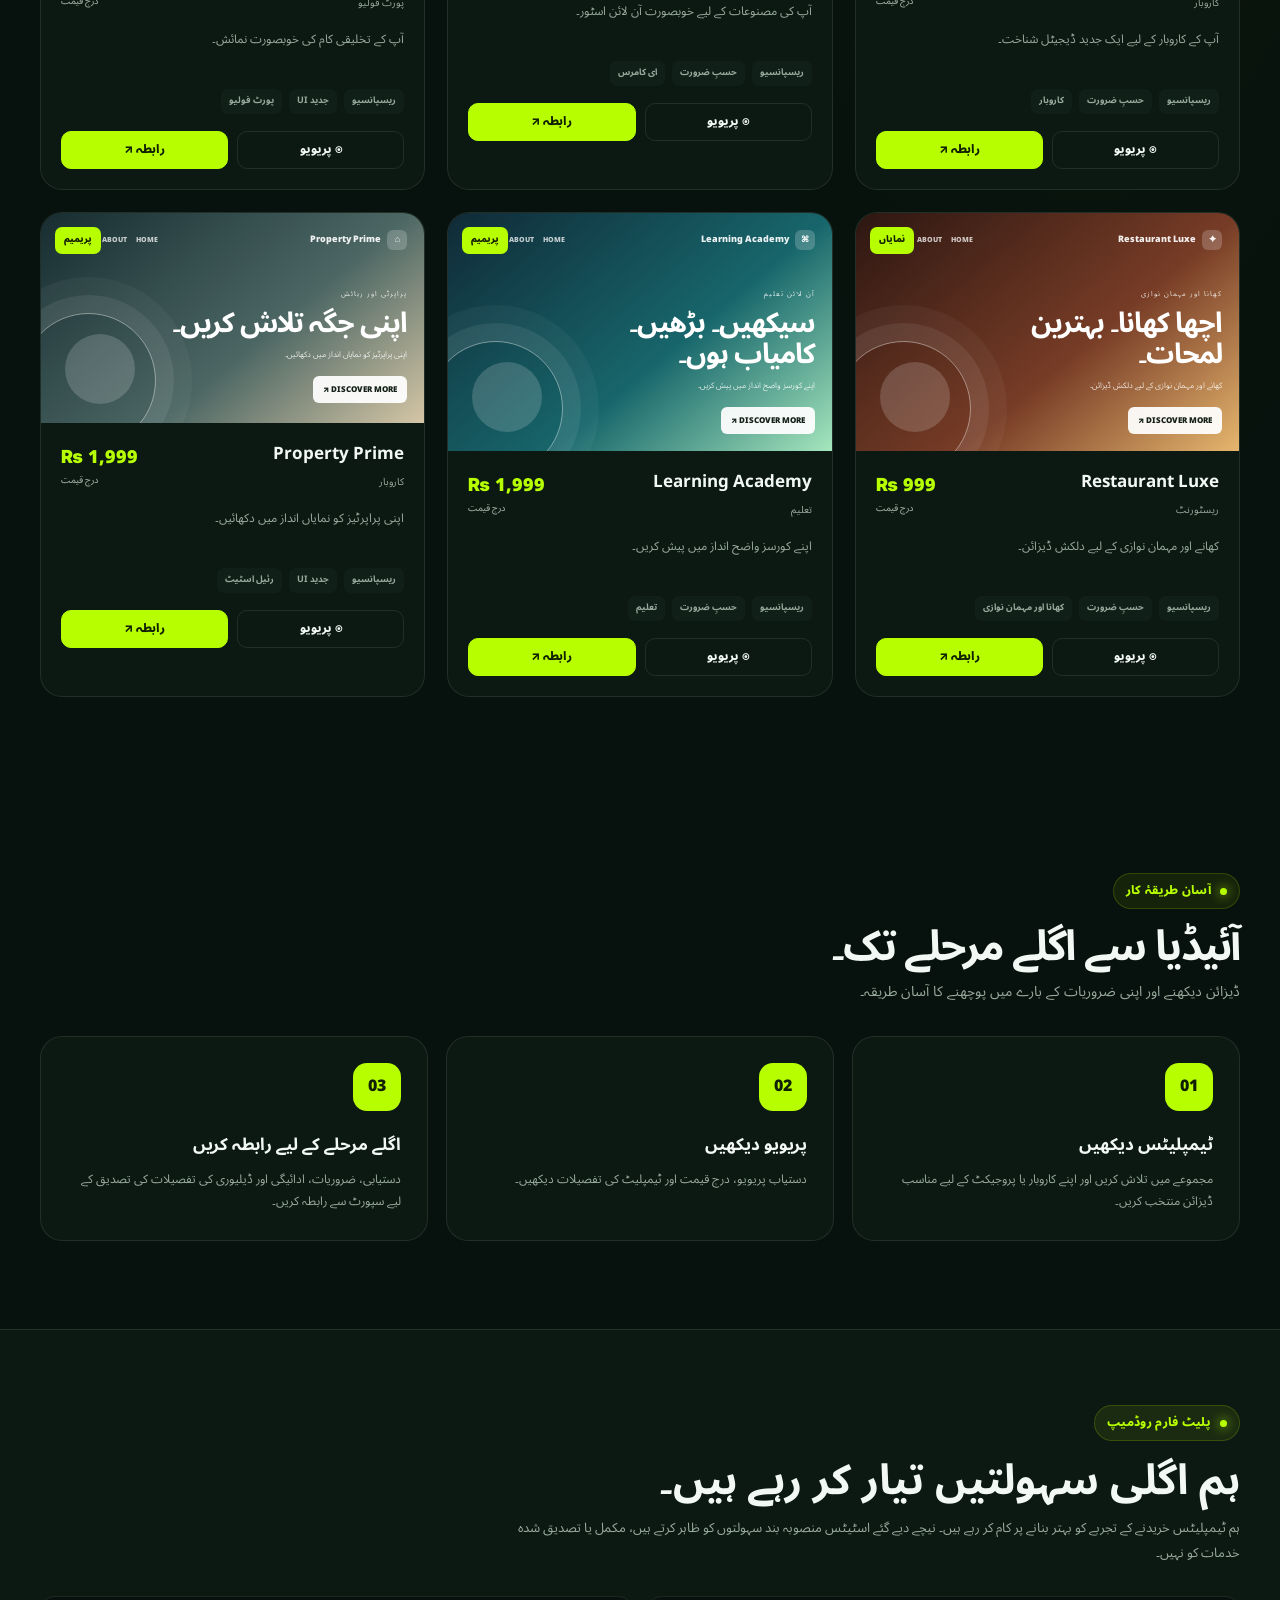
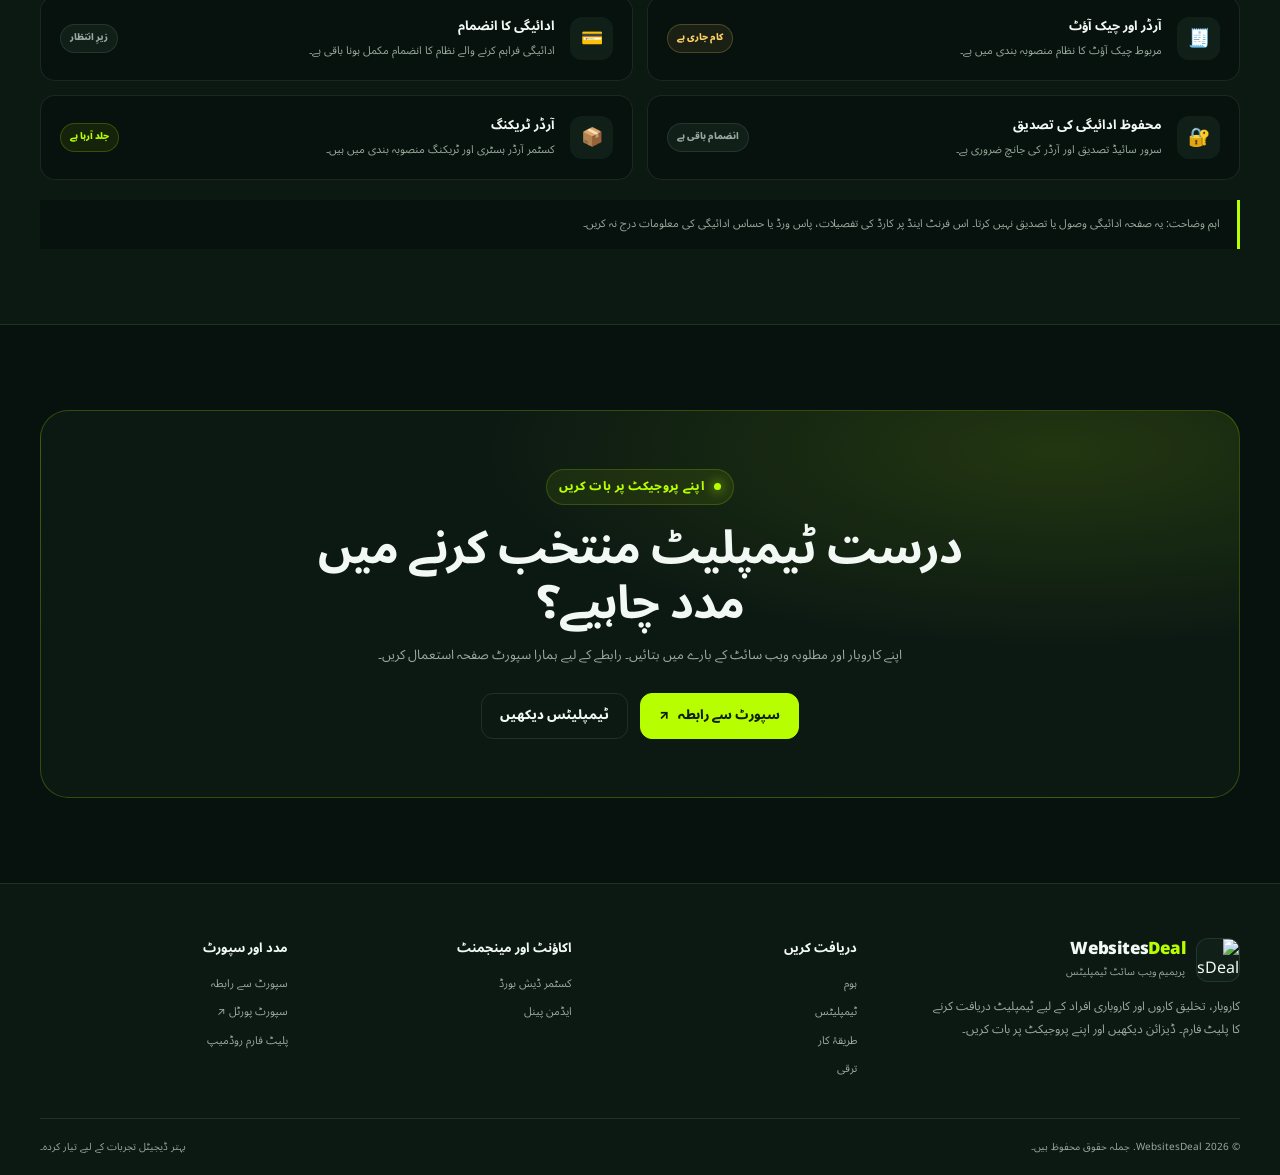
==== commit a0bbe6e5: "Update index.html" ====
--- a/index.html
+++ b/index.html
@@ -1,854 +1,3140 @@
-
 <!DOCTYPE html>
-<html lang="ur" dir="rtl">
+<html lang="ur" dir="rtl" data-theme="dark">
 <head>
-<meta charset="UTF-8">
-<meta name="viewport" content="width=device-width, initial-scale=1.0">
-<meta name="theme-color" content="#07110d">
-<meta name="description" content="WebsitesDeal — Premium website templates for your business. Explore, preview and choose your next website.">
-<title>WebsitesDeal — Premium Website Templates</title>
-
-<link rel="preconnect" href="https://fonts.googleapis.com">
-<link rel="preconnect" href="https://fonts.gstatic.com" crossorigin>
-<link href="https://fonts.googleapis.com/css2?family=Inter:wght@400;500;600;700;800&family=Noto+Sans+Arabic:wght@400;500;600;700;800&display=swap" rel="stylesheet">
-
-<style>
-:root {
-  --bg:#07110d;
-  --surface:#0c1913;
-  --card:#102019;
-  --card2:#14251c;
-  --text:#f2f8f3;
-  --muted:#98aa9d;
-  --line:rgba(190,255,210,.12);
-  --accent:#b7ff00;
-  --accent2:#69ed94;
-  --shadow:0 20px 60px rgba(0,0,0,.25);
-  --radius:22px;
-}
-body.light {
-  --bg:#f5f8f4;
-  --surface:#fff;
-  --card:#fff;
-  --card2:#edf4ed;
-  --text:#14251a;
-  --muted:#68796d;
-  --line:rgba(20,55,30,.12);
-  --shadow:0 20px 55px rgba(24,55,30,.09);
-}
-*{box-sizing:border-box}
-html{scroll-behavior:smooth;scroll-padding-top:90px}
-body{
-  margin:0;background:var(--bg);color:var(--text);
-  font-family:Inter,"Noto Sans Arabic",sans-serif;
-  transition:background .35s,color .35s;overflow-x:hidden;
-}
-body[dir="rtl"]{font-family:"Noto Sans Arabic",Inter,sans-serif}
-a{color:inherit;text-decoration:none}
-button,input{font:inherit}
-button{cursor:pointer}
-button:focus-visible,a:focus-visible,input:focus-visible{
-  outline:2px solid var(--accent);outline-offset:4px
-}
-::selection{background:var(--accent);color:#07110d}
-.container{width:min(1160px,92%);margin:auto}
-.muted{color:var(--muted)}
-.green{color:var(--accent)}
-.announcement{
-  text-align:center;padding:9px 12px;background:var(--accent);
-  color:#10180b;font-size:12px;font-weight:800
-}
-.announcement span{margin-inline:5px}
-.nav-wrap{
-  position:sticky;top:0;z-index:50;
-  background:color-mix(in srgb,var(--bg) 88%,transparent);
-  border-bottom:1px solid var(--line);
-  backdrop-filter:blur(18px)
-}
-.nav{
-  min-height:76px;display:flex;align-items:center;
-  justify-content:space-between;gap:20px
-}
-.brand{display:flex;align-items:center;gap:10px;font-weight:800;font-size:21px}
-.brand img{
-  width:43px;height:43px;border-radius:12px;object-fit:cover;
-  background:#fff
-}
-.brand strong{color:var(--accent)}
-.nav-links{display:flex;align-items:center;gap:24px;font-size:13px;font-weight:600}
-.nav-links a{color:var(--muted);transition:color .2s}
-.nav-links a:hover{color:var(--accent)}
-.nav-actions{display:flex;align-items:center;gap:8px}
-.icon-btn{
-  width:40px;height:40px;display:grid;place-items:center;
-  border:1px solid var(--line);border-radius:12px;
-  color:var(--text);background:var(--card);font-size:17px;
-  transition:transform .2s,border-color .2s
-}
-.icon-btn:hover{transform:translateY(-2px);border-color:var(--accent)}
-.btn{
-  display:inline-flex;justify-content:center;align-items:center;gap:8px;
-  padding:12px 19px;border-radius:12px;border:1px solid transparent;
-  background:var(--accent);color:#11190b;font-weight:800;font-size:13px;
-  transition:transform .25s,box-shadow .25s,background .25s
-}
-.btn:hover{transform:translateY(-3px);box-shadow:0 10px 30px rgba(183,255,0,.16)}
-.btn-outline{background:transparent;border-color:var(--line);color:var(--text)}
-.btn-outline:hover{border-color:var(--accent);box-shadow:none}
-.menu-toggle{display:none}
-
-/* HERO */
-.hero{
-  position:relative;isolation:isolate;min-height:610px;
-  display:flex;align-items:center;padding:78px 0 90px;overflow:hidden
-}
-.hero::before{
-  content:"";position:absolute;z-index:-2;width:650px;height:650px;
-  top:-130px;left:-130px;border-radius:50%;
-  background:radial-gradient(circle,rgba(113,255,106,.14),transparent 68%);
-  animation:glowDrift 10s ease-in-out infinite alternate
-}
-.hero::after{
-  content:"";position:absolute;z-index:-2;width:440px;height:440px;
-  bottom:-260px;right:20%;border-radius:50%;
-  background:radial-gradient(circle,rgba(183,255,0,.12),transparent 70%);
-  animation:glowDrift 12s ease-in-out infinite alternate-reverse
-}
-.hero-grid{
-  display:grid;grid-template-columns:1.05fr .95fr;gap:48px;
-  align-items:center
-}
-.eyebrow{
-  display:inline-flex;align-items:center;gap:9px;
-  padding:8px 13px;border:1px solid var(--line);border-radius:30px;
-  color:var(--accent);font-size:12px;font-weight:700;
-  background:var(--surface);animation:fadeUp .7s both
-}
-.live-dot{
-  width:7px;height:7px;border-radius:50%;background:var(--accent);
-  box-shadow:0 0 12px var(--accent);animation:pulse 1.8s infinite
-}
-.hero h1{
-  font-size:clamp(39px,5.2vw,69px);line-height:1.15;
-  letter-spacing:-2px;margin:25px 0 20px;
-  font-weight:800;animation:fadeUp .8s .1s both
-}
-.hero h1 .gradient{
-  color:var(--accent);
-  background:linear-gradient(100deg,var(--accent),#6fffb0,var(--accent));
-  background-size:220% auto;background-clip:text;-webkit-background-clip:text;
-  -webkit-text-fill-color:transparent;animation:gradientMove 5s linear infinite
-}
-.hero-desc{
-  color:var(--muted);font-size:15px;line-height:1.95;
-  max-width:500px;animation:fadeUp .8s .2s both
-}
-.hero-actions{display:flex;gap:12px;flex-wrap:wrap;margin-top:28px;animation:fadeUp .8s .3s both}
-.hero-stats{display:flex;gap:30px;flex-wrap:wrap;margin-top:36px;animation:fadeUp .8s .4s both}
-.stat strong{display:block;font-size:22px;font-weight:800}
-.stat small{color:var(--muted);font-size:11px}
-.hero-visual{position:relative;animation:visualEnter 1s .15s both}
-.hero-window{
-  position:relative;padding:13px;border:1px solid var(--line);
-  border-radius:24px;background:var(--surface);box-shadow:var(--shadow);
-  transform:perspective(1000px) rotateY(-5deg) rotateX(2deg);
-  transition:transform .5s
-}
-.hero-window:hover{transform:perspective(1000px) rotateY(0) rotateX(0) translateY(-5px)}
-.window-top{display:flex;align-items:center;gap:6px;padding:5px 5px 13px}
-.window-dot{width:8px;height:8px;border-radius:50%;background:#56675b}
-.window-url{
-  flex:1;margin-inline:8px;background:var(--card);border-radius:7px;
-  padding:6px;text-align:center;font-size:9px;color:var(--muted)
-}
-.demo-page{
-  min-height:345px;border-radius:14px;overflow:hidden;
-  background:linear-gradient(145deg,#132c20,#08130e);position:relative;
-  padding:24px;color:#f4fff4
-}
-.demo-page::after{
-  content:"";position:absolute;inset:0;pointer-events:none;
-  background:linear-gradient(120deg,transparent 25%,rgba(255,255,255,.07),transparent 60%);
-  transform:translateX(-100%);animation:shine 6s ease-in-out infinite
-}
-.demo-nav{display:flex;justify-content:space-between;font-size:10px;align-items:center}
-.demo-logo{font-weight:800;color:#b7ff00}
-.demo-hero{margin-top:45px;max-width:240px}
-.demo-hero small{color:#b7ff00;font-size:9px;letter-spacing:2px}
-.demo-hero h3{font-size:31px;line-height:1.15;margin:13px 0}
-.demo-hero p{font-size:10px;line-height:1.8;color:#b5c6b9}
-.demo-cta{display:inline-block;background:#b7ff00;color:#14200b;padding:9px 14px;border-radius:5px;font-size:9px;font-weight:800}
-.demo-orb{
-  position:absolute;width:160px;height:160px;right:55%;bottom:40px;
-  border-radius:50%;background:radial-gradient(circle at 35% 30%,#b7ff00,#287a49 42%,#0a2115 72%);
-  box-shadow:0 0 80px rgba(183,255,0,.18);
-  animation:orbFloat 5s ease-in-out infinite
-}
-.float-chip{
-  position:absolute;padding:12px 15px;border:1px solid var(--line);
-  border-radius:14px;background:var(--card);box-shadow:var(--shadow);
-  font-size:11px;font-weight:700;animation:float 5s ease-in-out infinite
-}
-.float-chip b{color:var(--accent);font-size:15px}
-.chip-one{top:14%;right:-20px}
-.chip-two{bottom:8%;left:-20px;animation-delay:-2s}
-
-/* GENERAL */
-.section{padding:80px 0}
-.section-head{
-  display:flex;justify-content:space-between;align-items:end;
-  gap:20px;margin-bottom:30px
-}
-.kicker{font-size:11px;letter-spacing:2px;text-transform:uppercase;color:var(--accent);font-weight:800}
-.section h2{font-size:clamp(27px,3.5vw,42px);margin:10px 0;font-weight:800;letter-spacing:-1px}
-.section-desc{color:var(--muted);font-size:13px;line-height:1.8;max-width:520px}
-.trust-strip{
-  display:grid;grid-template-columns:repeat(4,1fr);gap:12px;margin-top:-15px
-}
-.trust-item{
-  padding:18px;background:var(--surface);border:1px solid var(--line);
-  border-radius:16px;text-align:center;transition:transform .3s,border-color .3s
-}
-.trust-item:hover{transform:translateY(-4px);border-color:var(--accent)}
-.trust-icon{font-size:24px;margin-bottom:8px}
-.trust-item strong{display:block;font-size:13px}
-.trust-item small{display:block;color:var(--muted);font-size:10px;margin-top:6px}
-
-/* TEMPLATE FILTERS */
-.catalog{background:var(--surface);border-block:1px solid var(--line)}
-.catalog-tools{display:flex;gap:12px;align-items:center;flex-wrap:wrap;margin-bottom:24px}
-.search-wrap{position:relative;flex:1;min-width:210px}
-.search-wrap input{
-  width:100%;padding:14px 16px;border-radius:13px;
-  background:var(--card);color:var(--text);border:1px solid var(--line);
-  outline:none
-}
-.search-wrap input:focus{border-color:var(--accent)}
-.filters{display:flex;gap:8px;flex-wrap:wrap}
-.filter-btn{
-  padding:11px 14px;border-radius:11px;border:1px solid var(--line);
-  background:var(--card);color:var(--muted);font-size:11px;font-weight:700;
-  transition:all .2s
-}
-.filter-btn:hover,.filter-btn.active{background:var(--accent);color:#11190b;border-color:var(--accent)}
-.sort-select{
-  padding:12px;border-radius:11px;background:var(--card);
-  border:1px solid var(--line);color:var(--text);font-size:12px
-}
-.template-grid{display:grid;grid-template-columns:repeat(3,minmax(0,1fr));gap:20px}
-.template-card{
-  background:var(--card);border:1px solid var(--line);border-radius:19px;
-  overflow:hidden;min-width:0;transition:transform .35s,border-color .35s,box-shadow .35s;
-  animation:fadeUp .55s both
-}
-.template-card:hover{
-  transform:translateY(-8px);border-color:rgba(183,255,0,.55);
-  box-shadow:0 20px 45px rgba(0,0,0,.14)
-}
-.template-art{
-  height:215px;position:relative;overflow:hidden;
-  display:grid;place-items:center;padding:15px;background:#12231a
-}
-.template-art::after{
-  content:"";position:absolute;inset:0;
-  background:linear-gradient(180deg,transparent 45%,rgba(0,0,0,.32))
-}
-.art-inner{position:relative;z-index:1;width:90%;height:100%;transition:transform .5s}
-.template-card:hover .art-inner{transform:scale(1.045)}
-.mini-browser{
-  width:100%;height:100%;overflow:hidden;border-radius:10px;
-  background:#fff;color:#1d2a20;box-shadow:0 12px 30px rgba(0,0,0,.25)
-}
-.mini-bar{height:18px;background:#e9eee9;display:flex;align-items:center;gap:3px;padding:0 8px}
-.mini-bar i{width:4px;height:4px;border-radius:50%;background:#89978c}
-.mini-content{padding:15px;height:calc(100% - 18px);overflow:hidden}
-.mini-label{font-size:6px;letter-spacing:1px;color:#56765c}
-.mini-title{font-size:19px;line-height:1.12;font-weight:800;margin:9px 0;color:#182a1d}
-.mini-text{font-size:7px;color:#657369;line-height:1.6;max-width:180px}
-.mini-button{display:inline-block;margin-top:10px;background:#b7ff00;color:#1b2910;padding:6px 9px;font-size:7px;font-weight:800}
-.mini-row{display:flex;gap:5px;margin-top:13px}
-.mini-box{height:48px;flex:1;background:#eaf2e8;border-radius:4px}
-.art-restaurant{background:linear-gradient(135deg,#382014,#b65d24)}
-.art-restaurant .mini-content{background:#241710;color:#fff}
-.art-restaurant .mini-title{color:#fff}
-.art-restaurant .mini-label{color:#e6ae6b}
-.art-store{background:linear-gradient(135deg,#26364c,#a1c9ec)}
-.art-store .mini-title{color:#293b54}
-.art-agency{background:linear-gradient(135deg,#152b2c,#53bfa1)}
-.art-agency .mini-content{background:#eaf9f1}
-.art-portfolio{background:linear-gradient(135deg,#4b2d64,#c8a6e6)}
-.art-portfolio .mini-content{background:#1d1629;color:#fff}
-.art-portfolio .mini-title{color:#fff}
-.art-course{background:linear-gradient(135deg,#202c54,#7f98ff)}
-.art-course .mini-content{background:#f2f4ff}
-.art-realestate{background:linear-gradient(135deg,#324a3a,#a9c99c)}
-.art-realestate .mini-content{background:#f5f5eb}
-.art-generic{background:linear-gradient(135deg,#183728,#6ba879)}
-.art-badge{
-  position:absolute;z-index:2;top:13px;left:13px;
-  padding:6px 9px;border-radius:7px;background:var(--accent);
-  color:#11190b;font-size:9px;font-weight:800
-}
-.art-preview{
-  position:absolute;z-index:3;bottom:12px;right:12px;
-  background:rgba(7,17,13,.88);color:#fff;border:1px solid rgba(255,255,255,.2);
-  border-radius:9px;padding:9px 12px;font-size:10px;font-weight:700;
-  opacity:0;transform:translateY(7px);transition:all .25s
-}
-.template-card:hover .art-preview,.art-preview:focus{opacity:1;transform:translateY(0)}
-.card-body{padding:18px}
-.card-meta{display:flex;align-items:center;justify-content:space-between;gap:10px}
-.category-tag{font-size:10px;color:var(--accent);font-weight:800}
-.template-card h3{font-size:16px;margin:12px 0 8px}
-.card-desc{font-size:11px;color:var(--muted);line-height:1.8;min-height:40px}
-.tag-row{display:flex;gap:6px;flex-wrap:wrap;margin:12px 0}
-.tag{font-size:9px;color:var(--muted);padding:5px 8px;background:var(--card2);border-radius:6px}
-.card-footer{display:flex;justify-content:space-between;align-items:center;gap:8px;margin-top:15px;padding-top:14px;border-top:1px solid var(--line)}
-.price{font-size:19px;font-weight:800}
-.price small{display:block;color:var(--muted);font-size:9px;font-weight:500}
-.card-actions{display:flex;gap:7px}
-.small-btn{padding:9px 11px;font-size:10px;border-radius:9px}
-.empty-state{display:none;text-align:center;padding:60px 10px;color:var(--muted)}
-
-/* HOW IT WORKS */
-.steps-grid{display:grid;grid-template-columns:repeat(3,1fr);gap:18px}
-.step-card{padding:25px;border:1px solid var(--line);background:var(--card);border-radius:18px;transition:transform .3s}
-.step-card:hover{transform:translateY(-5px)}
-.step-number{width:42px;height:42px;display:grid;place-items:center;border-radius:13px;background:rgba(183,255,0,.12);color:var(--accent);font-weight:800}
-.step-card h3{font-size:16px;margin:19px 0 10px}
-.step-card p{font-size:12px;color:var(--muted);line-height:1.9;margin:0}
-
-/* CTA + FOOTER */
-.cta{padding:0 0 80px}
-.cta-panel{
-  position:relative;overflow:hidden;text-align:center;padding:65px 25px;
-  border-radius:26px;border:1px solid var(--line);
-  background:linear-gradient(135deg,var(--card),var(--surface))
-}
-.cta-panel::before{
-  content:"";position:absolute;width:300px;height:300px;left:-80px;top:-180px;
-  border-radius:50%;background:rgba(183,255,0,.13);filter:blur(30px)
-}
-.cta-panel h2{font-size:clamp(27px,4vw,43px);margin:0 0 15px}
-.cta-panel p{color:var(--muted);font-size:13px;line-height:1.8;margin:0 auto 24px;max-width:510px}
-footer{border-top:1px solid var(--line);padding:35px 0}
-.footer-inner{display:flex;justify-content:space-between;align-items:center;gap:20px;flex-wrap:wrap}
-.footer-copy{color:var(--muted);font-size:11px;line-height:1.9}
-.footer-links{display:flex;gap:18px;flex-wrap:wrap;font-size:11px;color:var(--muted)}
-.footer-links a:hover{color:var(--accent)}
-.toast{
-  position:fixed;bottom:25px;left:50%;z-index:100;
-  transform:translate(-50%,20px);opacity:0;pointer-events:none;
-  padding:13px 18px;border-radius:12px;background:var(--accent);
-  color:#10180b;font-size:12px;font-weight:800;transition:.3s
-}
-.toast.show{opacity:1;transform:translate(-50%,0)}
-.modal{
-  position:fixed;inset:0;z-index:90;display:none;place-items:center;
-  padding:20px;background:rgba(0,0,0,.75);backdrop-filter:blur(8px)
-}
-.modal.open{display:grid;animation:fadeIn .2s}
-.modal-box{
-  width:min(580px,100%);max-height:85vh;overflow:auto;
-  background:var(--surface);border:1px solid var(--line);border-radius:20px;
-  padding:22px;animation:modalEnter .3s
-}
-.modal-head{display:flex;align-items:center;justify-content:space-between;gap:10px}
-.modal-head h3{margin:0;font-size:20px}
-.modal-art{margin:18px 0;height:220px;border-radius:13px;overflow:hidden}
-.modal-desc{color:var(--muted);font-size:13px;line-height:1.9}
-.modal-actions{display:flex;gap:10px;flex-wrap:wrap;margin-top:20px}
-
-/* SCROLL REVEAL */
-.reveal{opacity:0;transform:translateY(22px);transition:opacity .7s ease,transform .7s ease}
-.reveal.visible{opacity:1;transform:translateY(0)}
-
-@keyframes fadeUp{from{opacity:0;transform:translateY(22px)}to{opacity:1;transform:translateY(0)}}
-@keyframes fadeIn{from{opacity:0}to{opacity:1}}
-@keyframes modalEnter{from{opacity:0;transform:translateY(12px) scale(.98)}to{opacity:1;transform:translateY(0) scale(1)}}
-@keyframes visualEnter{from{opacity:0;transform:translateY(25px) scale(.97)}to{opacity:1;transform:translateY(0) scale(1)}}
-@keyframes pulse{0%,100%{opacity:1;box-shadow:0 0 10px var(--accent)}50%{opacity:.55;box-shadow:0 0 2px var(--accent)}}
-@keyframes glowDrift{from{transform:translate(0,0) scale(1)}to{transform:translate(45px,30px) scale(1.15)}}
-@keyframes orbFloat{0%,100%{transform:translateY(0) rotate(0)}50%{transform:translateY(-15px) rotate(8deg)}}
-@keyframes float{0%,100%{transform:translateY(0)}50%{transform:translateY(-10px)}}
-@keyframes gradientMove{to{background-position:220% center}}
-@keyframes shine{0%,45%{transform:translateX(-100%)}70%,100%{transform:translateX(100%)}}
-
-@media(min-width:1200px){.hero{min-height:650px}}
-@media(max-width:900px){
-  .nav-links{gap:14px}
-  .hero-grid{gap:28px}
-  .hero{min-height:auto;padding:70px 0}
-  .template-grid{grid-template-columns:repeat(2,minmax(0,1fr))}
-  .demo-orb{right:48%}
-}
-@media(max-width:680px){
-  .nav{min-height:66px}
-  .brand{font-size:17px}
-  .brand img{width:36px;height:36px}
-  .menu-toggle{display:grid}
-  .nav-links{
-    display:none;position:absolute;top:66px;left:4%;right:4%;
-    padding:18px;background:var(--surface);border:1px solid var(--line);
-    border-radius:15px;box-shadow:var(--shadow);flex-direction:column;align-items:stretch;gap:0
-  }
-  .nav-links.open{display:flex;animation:fadeUp .2s}
-  .nav-links a{padding:13px 8px;border-bottom:1px solid var(--line)}
-  .nav-links a:last-child{border:0}
-  .nav-actions{gap:5px}
-  .nav-actions .icon-btn{width:36px;height:36px}
-  .nav-actions .btn{padding:10px 12px;font-size:11px}
-  .hero{padding:55px 0 70px}
-  .hero-grid{grid-template-columns:1fr;gap:45px}
-  .hero h1{font-size:clamp(39px,10vw,55px);letter-spacing:-1px}
-  .hero-desc{font-size:13px}
-  .hero-stats{gap:23px}
-  .hero-window{transform:none}
-  .demo-page{min-height:300px}
-  .demo-orb{width:120px;height:120px;right:55%;bottom:35px}
-  .chip-one{right:-6px}.chip-two{left:-6px}
-  .trust-strip{grid-template-columns:repeat(2,1fr)}
-  .section{padding:60px 0}
-  .section-head{align-items:start;flex-direction:column}
-  .catalog-tools{align-items:stretch}
-  .search-wrap{flex-basis:100%}
-  .filters{flex-wrap:nowrap;overflow-x:auto;padding-bottom:5px}
-  .filter-btn{white-space:nowrap}
-  .sort-select{width:100%}
-  .template-grid{grid-template-columns:1fr;gap:15px}
-  .template-art{height:225px}
-  .steps-grid{grid-template-columns:1fr}
-  .cta{padding-bottom:60px}
-  .cta-panel{padding:45px 20px}
-  .footer-inner{flex-direction:column;align-items:flex-start}
-}
-@media(prefers-reduced-motion:reduce){
-  *,*::before,*::after{animation-duration:.01ms!important;animation-iteration-count:1!important;scroll-behavior:auto!important;transition-duration:.01ms!important}
-  .reveal{opacity:1;transform:none}
-}
-</style>
+  <meta charset="UTF-8">
+  <meta name="viewport" content="width=device-width, initial-scale=1">
+  <meta name="theme-color" content="#07110d">
+  <meta name="description" content="WebsitesDeal — Premium website templates for businesses, online stores, portfolios, restaurants and more.">
+  <meta name="color-scheme" content="dark light">
+
+  <title>WebsitesDeal — Premium Website Templates</title>
+
+  <!-- Required favicon: URL unchanged -->
+  <link rel="icon" type="image/jpeg"
+        href="https://raw.githubusercontent.com/yourdocuments/assets/main/wd1.jpg">
+  <link rel="shortcut icon"
+        href="https://raw.githubusercontent.com/yourdocuments/assets/main/wd1.jpg">
+
+  <link rel="preconnect" href="https://fonts.googleapis.com">
+  <link rel="preconnect" href="https://fonts.gstatic.com" crossorigin>
+  <link href="https://fonts.googleapis.com/css2?family=Inter:wght@400;500;600;700;800;900&family=Noto+Sans+Arabic:wght@400;500;600;700;800&display=swap"
+        rel="stylesheet">
+
+  <style>
+    :root {
+      --bg: #07110d;
+      --surface: #0c1913;
+      --surface-2: #102019;
+      --surface-3: #15281d;
+      --text: #f2f8f3;
+      --muted: #98aa9d;
+      --line: rgba(255,255,255,.09);
+      --accent: #b7ff00;
+      --accent-2: #69ed94;
+      --accent-text: #102000;
+      --danger: #ff7676;
+      --warning: #ffd166;
+      --success: #69ed94;
+      --shadow: 0 24px 70px rgba(0,0,0,.28);
+      --radius: 22px;
+      --radius-sm: 14px;
+      --container: 1200px;
+    }
+
+    html[data-theme="light"] {
+      --bg: #f3f7f2;
+      --surface: #ffffff;
+      --surface-2: #edf4ec;
+      --surface-3: #e3eee1;
+      --text: #16251b;
+      --muted: #637368;
+      --line: rgba(22,37,27,.12);
+      --accent: #a5e600;
+      --accent-2: #27894c;
+      --accent-text: #172500;
+      --shadow: 0 24px 60px rgba(20,50,25,.10);
+    }
+
+    *, *::before, *::after {
+      box-sizing: border-box;
+    }
+
+    html {
+      scroll-behavior: smooth;
+      scroll-padding-top: 95px;
+    }
+
+    body {
+      margin: 0;
+      background:
+        radial-gradient(ellipse at 85% 0%, rgba(183,255,0,.055), transparent 36%),
+        var(--bg);
+      color: var(--text);
+      font-family: "Inter", "Noto Sans Arabic", sans-serif;
+      line-height: 1.65;
+      min-height: 100vh;
+      transition: background .25s, color .25s;
+    }
+
+    body[dir="rtl"] {
+      font-family: "Noto Sans Arabic", "Inter", sans-serif;
+    }
+
+    body.modal-open {
+      overflow: hidden;
+    }
+
+    a {
+      color: inherit;
+      text-decoration: none;
+    }
+
+    button, input, select {
+      font: inherit;
+    }
+
+    button, a, input, select {
+      -webkit-tap-highlight-color: transparent;
+    }
+
+    button {
+      color: inherit;
+    }
+
+    button:focus-visible,
+    a:focus-visible,
+    input:focus-visible,
+    select:focus-visible {
+      outline: 3px solid var(--accent);
+      outline-offset: 3px;
+    }
+
+    img {
+      max-width: 100%;
+    }
+
+    ::selection {
+      color: var(--accent-text);
+      background: var(--accent);
+    }
+
+    .container {
+      width: min(var(--container), calc(100% - 40px));
+      margin-inline: auto;
+    }
+
+    .muted {
+      color: var(--muted);
+    }
+
+    .accent {
+      color: var(--accent);
+    }
+
+    .eyebrow {
+      display: inline-flex;
+      align-items: center;
+      gap: 9px;
+      padding: 7px 12px;
+      color: var(--accent);
+      background: rgba(183,255,0,.08);
+      border: 1px solid rgba(183,255,0,.18);
+      border-radius: 999px;
+      font-size: 12px;
+      font-weight: 800;
+      letter-spacing: .3px;
+    }
+
+    .eyebrow-dot {
+      width: 7px;
+      height: 7px;
+      border-radius: 50%;
+      background: var(--accent);
+      box-shadow: 0 0 12px var(--accent);
+    }
+
+    .section {
+      padding-block: 88px;
+    }
+
+    .section-head {
+      display: flex;
+      align-items: end;
+      justify-content: space-between;
+      gap: 24px;
+      margin-bottom: 32px;
+    }
+
+    .section-head h2 {
+      margin: 13px 0 8px;
+      font-size: clamp(28px, 4vw, 42px);
+      line-height: 1.2;
+      letter-spacing: -1.4px;
+    }
+
+    .section-head p {
+      max-width: 620px;
+      margin: 0;
+      color: var(--muted);
+      font-size: 14px;
+    }
+
+    .btn {
+      display: inline-flex;
+      justify-content: center;
+      align-items: center;
+      gap: 9px;
+      min-height: 46px;
+      padding: 11px 18px;
+      border: 1px solid var(--line);
+      border-radius: 12px;
+      background: var(--surface-2);
+      color: var(--text);
+      font-weight: 800;
+      font-size: 13px;
+      cursor: pointer;
+      transition: transform .2s, background .2s, border-color .2s;
+    }
+
+    .btn:hover {
+      transform: translateY(-2px);
+      border-color: rgba(183,255,0,.5);
+    }
+
+    .btn-primary {
+      color: var(--accent-text);
+      background: var(--accent);
+      border-color: var(--accent);
+    }
+
+    .btn-primary:hover {
+      background: var(--accent-2);
+      border-color: var(--accent-2);
+    }
+
+    .btn-ghost {
+      background: transparent;
+    }
+
+    .btn-small {
+      min-height: 38px;
+      padding: 8px 12px;
+      font-size: 12px;
+      border-radius: 10px;
+    }
+
+    .icon-btn {
+      display: inline-grid;
+      place-items: center;
+      width: 42px;
+      height: 42px;
+      border: 1px solid var(--line);
+      border-radius: 12px;
+      background: var(--surface);
+      cursor: pointer;
+      transition: .2s;
+    }
+
+    .icon-btn:hover {
+      border-color: var(--accent);
+    }
+
+    .site-header {
+      position: sticky;
+      top: 0;
+      z-index: 100;
+      background: color-mix(in srgb, var(--bg) 88%, transparent);
+      backdrop-filter: blur(18px);
+      border-bottom: 1px solid var(--line);
+    }
+
+    .nav {
+      min-height: 78px;
+      display: flex;
+      align-items: center;
+      justify-content: space-between;
+      gap: 24px;
+    }
+
+    .brand {
+      display: inline-flex;
+      align-items: center;
+      gap: 11px;
+      min-width: 0;
+    }
+
+    .brand-logo {
+      width: 44px;
+      height: 44px;
+      flex-shrink: 0;
+      object-fit: cover;
+      border-radius: 12px;
+      background: var(--surface-2);
+      border: 1px solid var(--line);
+    }
+
+    .brand-name {
+      display: block;
+      font-size: 17px;
+      font-weight: 900;
+      letter-spacing: -.6px;
+      line-height: 1.25;
+    }
+
+    .brand-caption {
+      display: block;
+      color: var(--muted);
+      font-size: 10px;
+      margin-top: 3px;
+    }
+
+    .nav-links {
+      display: flex;
+      align-items: center;
+      gap: 25px;
+    }
+
+    .nav-links a {
+      color: var(--muted);
+      font-size: 12px;
+      font-weight: 800;
+      transition: color .2s;
+    }
+
+    .nav-links a:hover,
+    .nav-links a.active {
+      color: var(--accent);
+    }
+
+    .nav-actions {
+      display: flex;
+      align-items: center;
+      gap: 8px;
+    }
+
+    .menu-toggle {
+      display: none;
+    }
+
+    .hero {
+      position: relative;
+      overflow: hidden;
+      padding-block: 82px 70px;
+    }
+
+    .hero-grid {
+      display: grid;
+      grid-template-columns: 1.03fr .97fr;
+      align-items: center;
+      gap: 65px;
+    }
+
+    .hero h1 {
+      max-width: 700px;
+      margin: 22px 0 20px;
+      font-size: clamp(39px, 5.4vw, 68px);
+      line-height: 1.08;
+      letter-spacing: -2.7px;
+      font-weight: 900;
+    }
+
+    .hero h1 .highlight {
+      color: var(--accent);
+    }
+
+    .hero-description {
+      max-width: 570px;
+      color: var(--muted);
+      font-size: 16px;
+      line-height: 1.9;
+      margin: 0;
+    }
+
+    .hero-actions {
+      display: flex;
+      flex-wrap: wrap;
+      gap: 12px;
+      margin-top: 29px;
+    }
+
+    .hero-meta {
+      display: flex;
+      flex-wrap: wrap;
+      gap: 19px;
+      margin-top: 25px;
+      color: var(--muted);
+      font-size: 11px;
+    }
+
+    .hero-meta span {
+      display: inline-flex;
+      align-items: center;
+      gap: 7px;
+    }
+
+    .hero-meta span::before {
+      content: "✓";
+      color: var(--accent);
+      font-weight: 900;
+    }
+
+    .hero-visual {
+      position: relative;
+      min-width: 0;
+      padding: 10px;
+    }
+
+    .hero-glow {
+      position: absolute;
+      inset: 8% 4%;
+      border-radius: 50%;
+      background: rgba(183,255,0,.13);
+      filter: blur(80px);
+      pointer-events: none;
+    }
+
+    .browser {
+      position: relative;
+      overflow: hidden;
+      background: var(--surface);
+      border: 1px solid var(--line);
+      border-radius: 20px;
+      box-shadow: var(--shadow);
+      transform: rotate(-1.5deg);
+      animation: float 6s ease-in-out infinite;
+    }
+
+    .browser-top {
+      display: flex;
+      align-items: center;
+      gap: 6px;
+      padding: 14px 17px;
+      background: var(--surface-2);
+      border-bottom: 1px solid var(--line);
+    }
+
+    .browser-dot {
+      width: 8px;
+      height: 8px;
+      border-radius: 50%;
+      background: var(--muted);
+      opacity: .65;
+    }
+
+    .browser-address {
+      flex: 1;
+      text-align: center;
+      font-size: 10px;
+      color: var(--muted);
+    }
+
+    .mock-site {
+      padding: 22px;
+      min-height: 330px;
+      background:
+        radial-gradient(ellipse at 85% 15%, rgba(183,255,0,.16), transparent 45%),
+        var(--surface);
+    }
+
+    .mock-nav {
+      display: flex;
+      align-items: center;
+      justify-content: space-between;
+      gap: 12px;
+      font-size: 10px;
+      font-weight: 900;
+    }
+
+    .mock-nav-brand {
+      display: flex;
+      align-items: center;
+      gap: 8px;
+    }
+
+    .mock-symbol {
+      display: grid;
+      place-items: center;
+      width: 25px;
+      height: 25px;
+      border-radius: 8px;
+      color: var(--accent-text);
+      background: var(--accent);
+    }
+
+    .mock-links {
+      display: flex;
+      gap: 13px;
+      color: var(--muted);
+      font-size: 8px;
+    }
+
+    .mock-hero {
+      display: grid;
+      grid-template-columns: 1fr .8fr;
+      align-items: center;
+      gap: 14px;
+      padding-block: 48px 36px;
+    }
+
+    .mock-label {
+      font-size: 8px;
+      color: var(--accent);
+      font-weight: 900;
+    }
+
+    .mock-hero h3 {
+      margin: 10px 0;
+      font-size: clamp(19px, 2.4vw, 29px);
+      line-height: 1.15;
+      letter-spacing: -1px;
+    }
+
+    .mock-hero p {
+      color: var(--muted);
+      font-size: 9px;
+      line-height: 1.8;
+    }
+
+    .mock-cta {
+      display: inline-block;
+      margin-top: 9px;
+      padding: 8px 11px;
+      border-radius: 7px;
+      background: var(--accent);
+      color: var(--accent-text);
+      font-size: 8px;
+      font-weight: 900;
+    }
+
+    .mock-art {
+      position: relative;
+      display: grid;
+      place-items: center;
+      min-height: 150px;
+      border: 1px solid rgba(183,255,0,.17);
+      border-radius: 16px;
+      background:
+        linear-gradient(145deg, rgba(183,255,0,.15), transparent),
+        var(--surface-2);
+    }
+
+    .mock-art-circle {
+      display: grid;
+      place-items: center;
+      width: 100px;
+      height: 100px;
+      border-radius: 50%;
+      border: 1px solid rgba(183,255,0,.5);
+      box-shadow: 0 0 45px rgba(183,255,0,.08);
+      font-size: 37px;
+    }
+
+    .mock-stat-row {
+      display: grid;
+      grid-template-columns: repeat(3,1fr);
+      gap: 9px;
+    }
+
+    .mock-stat {
+      padding: 12px;
+      border-radius: 10px;
+      background: var(--surface-2);
+      text-align: center;
+    }
+
+    .mock-stat strong {
+      display: block;
+      color: var(--accent);
+      font-size: 16px;
+    }
+
+    .mock-stat span {
+      color: var(--muted);
+      font-size: 8px;
+    }
+
+    .float-chip {
+      position: absolute;
+      z-index: 2;
+      padding: 11px 14px;
+      border: 1px solid var(--line);
+      border-radius: 12px;
+      background: var(--surface);
+      box-shadow: var(--shadow);
+      font-size: 11px;
+      font-weight: 800;
+      animation: float 5s ease-in-out infinite;
+    }
+
+    .chip-one {
+      top: 4%;
+      inset-inline-end: -10px;
+    }
+
+    .chip-two {
+      bottom: 7%;
+      inset-inline-start: -14px;
+      animation-delay: -2s;
+    }
+
+    .trust-strip {
+      display: grid;
+      grid-template-columns: repeat(4,1fr);
+      gap: 14px;
+      padding-block: 18px;
+    }
+
+    .trust-item {
+      display: flex;
+      align-items: center;
+      gap: 13px;
+      min-width: 0;
+      padding: 18px;
+      border: 1px solid var(--line);
+      border-radius: 15px;
+      background: var(--surface);
+    }
+
+    .trust-icon {
+      display: grid;
+      place-items: center;
+      flex-shrink: 0;
+      width: 42px;
+      height: 42px;
+      border-radius: 12px;
+      color: var(--accent);
+      background: rgba(183,255,0,.09);
+      font-size: 19px;
+    }
+
+    .trust-item strong {
+      display: block;
+      font-size: 12px;
+    }
+
+    .trust-item small {
+      display: block;
+      color: var(--muted);
+      font-size: 10px;
+      margin-top: 4px;
+    }
+
+    .catalog-section {
+      padding-top: 92px;
+    }
+
+    .catalog-tools {
+      display: grid;
+      grid-template-columns: minmax(220px,1fr) auto auto;
+      gap: 12px;
+      margin-bottom: 20px;
+    }
+
+    .search-wrap {
+      position: relative;
+    }
+
+    .search-icon {
+      position: absolute;
+      top: 50%;
+      inset-inline-start: 15px;
+      transform: translateY(-50%);
+      color: var(--muted);
+      pointer-events: none;
+    }
+
+    .control {
+      width: 100%;
+      min-height: 47px;
+      padding: 10px 14px;
+      color: var(--text);
+      background: var(--surface);
+      border: 1px solid var(--line);
+      border-radius: 12px;
+      outline: none;
+    }
+
+    .search-input {
+      padding-inline-start: 43px;
+    }
+
+    .control:focus {
+      border-color: var(--accent);
+    }
+
+    select.control {
+      cursor: pointer;
+    }
+
+    select.control option {
+      background: var(--surface);
+      color: var(--text);
+    }
+
+    .filter-row {
+      display: flex;
+      flex-wrap: wrap;
+      gap: 9px;
+      margin-bottom: 27px;
+    }
+
+    .filter-btn {
+      padding: 9px 14px;
+      border: 1px solid var(--line);
+      border-radius: 999px;
+      background: var(--surface);
+      color: var(--muted);
+      cursor: pointer;
+      font-size: 11px;
+      font-weight: 800;
+      transition: .2s;
+    }
+
+    .filter-btn:hover,
+    .filter-btn.active {
+      color: var(--accent-text);
+      background: var(--accent);
+      border-color: var(--accent);
+    }
+
+    .catalog-summary {
+      display: flex;
+      justify-content: space-between;
+      align-items: center;
+      gap: 12px;
+      margin-bottom: 16px;
+      color: var(--muted);
+      font-size: 12px;
+    }
+
+    .template-grid {
+      display: grid;
+      grid-template-columns: repeat(3,minmax(0,1fr));
+      gap: 22px;
+    }
+
+    .template-card {
+      min-width: 0;
+      overflow: hidden;
+      background: var(--surface);
+      border: 1px solid var(--line);
+      border-radius: var(--radius);
+      transition: transform .25s, border-color .25s, box-shadow .25s;
+    }
+
+    .template-card:hover {
+      transform: translateY(-5px);
+      border-color: rgba(183,255,0,.36);
+      box-shadow: var(--shadow);
+    }
+
+    .template-art {
+      position: relative;
+      overflow: hidden;
+      min-height: 210px;
+      padding: 17px;
+      background: var(--surface-2);
+    }
+
+    .art-business {
+      background: linear-gradient(140deg,#102d22,#284e39 58%,#a4c75e);
+    }
+
+    .art-store {
+      background: linear-gradient(140deg,#25143b,#7548a3 55%,#f2c2a4);
+    }
+
+    .art-portfolio {
+      background: linear-gradient(140deg,#172432,#334a6c 55%,#c0d9e8);
+    }
+
+    .art-restaurant {
+      background: linear-gradient(140deg,#2d1712,#773c26 58%,#e6b66e);
+    }
+
+    .art-course {
+      background: linear-gradient(140deg,#102a37,#17666b 58%,#a5e6bd);
+    }
+
+    .art-property {
+      background: linear-gradient(140deg,#172d31,#4b6663 58%,#d5c6a6);
+    }
+
+    .art-topline {
+      display: flex;
+      justify-content: space-between;
+      align-items: center;
+      gap: 8px;
+      color: rgba(255,255,255,.92);
+      font-size: 9px;
+      font-weight: 900;
+    }
+
+    .art-logo {
+      display: flex;
+      align-items: center;
+      gap: 6px;
+    }
+
+    .art-logo-symbol {
+      display: grid;
+      place-items: center;
+      width: 20px;
+      height: 20px;
+      border-radius: 6px;
+      background: rgba(255,255,255,.2);
+    }
+
+    .art-links {
+      display: flex;
+      gap: 9px;
+      font-size: 7px;
+      opacity: .8;
+    }
+
+    .art-hero {
+      position: relative;
+      z-index: 1;
+      margin-top: 28px;
+      max-width: 72%;
+      color: white;
+    }
+
+    .art-label {
+      display: inline-block;
+      margin-bottom: 8px;
+      font-size: 7px;
+      letter-spacing: 1px;
+      text-transform: uppercase;
+      opacity: .85;
+    }
+
+    .art-hero h3 {
+      margin: 0;
+      font-size: clamp(20px,2.4vw,28px);
+      line-height: 1.12;
+      letter-spacing: -1px;
+    }
+
+    .art-hero p {
+      max-width: 180px;
+      margin: 9px 0 12px;
+      font-size: 8px;
+      line-height: 1.7;
+      opacity: .82;
+    }
+
+    .art-cta {
+      display: inline-block;
+      padding: 7px 10px;
+      border-radius: 6px;
+      background: rgba(255,255,255,.93);
+      color: #142018;
+      font-size: 8px;
+      font-weight: 900;
+    }
+
+    .art-orb {
+      position: absolute;
+      width: 135px;
+      height: 135px;
+      border: 1px solid rgba(255,255,255,.45);
+      border-radius: 50%;
+      inset-inline-end: -20px;
+      bottom: -25px;
+      box-shadow: 0 0 0 18px rgba(255,255,255,.07),
+                  0 0 0 36px rgba(255,255,255,.04);
+    }
+
+    .art-orb::after {
+      content: "";
+      position: absolute;
+      width: 70px;
+      height: 70px;
+      top: 20px;
+      inset-inline-start: 20px;
+      border-radius: 50%;
+      background: rgba(255,255,255,.17);
+    }
+
+    .art-badge {
+      position: absolute;
+      top: 14px;
+      inset-inline-end: 14px;
+      z-index: 2;
+      padding: 6px 9px;
+      color: #152000;
+      background: var(--accent);
+      border-radius: 7px;
+      font-size: 9px;
+      font-weight: 900;
+    }
+
+    .template-info {
+      padding: 20px;
+    }
+
+    .template-topline {
+      display: flex;
+      justify-content: space-between;
+      align-items: start;
+      gap: 10px;
+    }
+
+    .template-topline h3 {
+      margin: 0;
+      font-size: 17px;
+      line-height: 1.4;
+    }
+
+    .category-label {
+      display: inline-block;
+      margin-top: 6px;
+      color: var(--muted);
+      font-size: 10px;
+    }
+
+    .price {
+      flex-shrink: 0;
+      color: var(--accent);
+      font-size: 18px;
+      font-weight: 900;
+      white-space: nowrap;
+    }
+
+    .price small {
+      display: block;
+      margin-top: 1px;
+      color: var(--muted);
+      text-align: end;
+      font-size: 9px;
+      font-weight: 500;
+    }
+
+    .template-description {
+      min-height: 45px;
+      margin: 15px 0;
+      color: var(--muted);
+      font-size: 12px;
+      line-height: 1.8;
+    }
+
+    .tag-row {
+      display: flex;
+      flex-wrap: wrap;
+      gap: 7px;
+      margin-bottom: 17px;
+    }
+
+    .tag {
+      padding: 5px 8px;
+      border-radius: 7px;
+      color: var(--muted);
+      background: var(--surface-2);
+      font-size: 9px;
+      font-weight: 700;
+    }
+
+    .card-actions {
+      display: grid;
+      grid-template-columns: 1fr 1fr;
+      gap: 9px;
+    }
+
+    .empty-state {
+      grid-column: 1/-1;
+      padding: 60px 20px;
+      text-align: center;
+      border: 1px dashed var(--line);
+      border-radius: var(--radius);
+      color: var(--muted);
+    }
+
+    .empty-state strong {
+      display: block;
+      color: var(--text);
+      font-size: 18px;
+      margin-bottom: 8px;
+    }
+
+    .steps-grid {
+      display: grid;
+      grid-template-columns: repeat(3,minmax(0,1fr));
+      gap: 18px;
+    }
+
+    .step-card {
+      padding: 26px;
+      background: var(--surface);
+      border: 1px solid var(--line);
+      border-radius: var(--radius);
+    }
+
+    .step-number {
+      display: grid;
+      place-items: center;
+      width: 48px;
+      height: 48px;
+      margin-bottom: 20px;
+      border-radius: 14px;
+      color: var(--accent-text);
+      background: var(--accent);
+      font-size: 16px;
+      font-weight: 900;
+    }
+
+    .step-card h3 {
+      margin: 0 0 10px;
+      font-size: 17px;
+    }
+
+    .step-card p {
+      margin: 0;
+      color: var(--muted);
+      font-size: 12px;
+      line-height: 1.9;
+    }
+
+    .status-section {
+      position: relative;
+      overflow: hidden;
+      padding-block: 75px;
+      background: var(--surface);
+      border-block: 1px solid var(--line);
+    }
+
+    .status-intro {
+      max-width: 740px;
+      margin-bottom: 30px;
+    }
+
+    .status-intro h2 {
+      margin: 15px 0 10px;
+      font-size: clamp(29px,4vw,42px);
+      line-height: 1.2;
+    }
+
+    .status-intro p {
+      margin: 0;
+      color: var(--muted);
+      font-size: 13px;
+      line-height: 1.9;
+    }
+
+    .status-grid {
+      display: grid;
+      grid-template-columns: repeat(2,minmax(0,1fr));
+      gap: 14px;
+    }
+
+    .status-item {
+      display: flex;
+      align-items: center;
+      gap: 15px;
+      padding: 19px;
+      background: var(--bg);
+      border: 1px solid var(--line);
+      border-radius: 15px;
+    }
+
+    .status-icon {
+      display: grid;
+      place-items: center;
+      flex-shrink: 0;
+      width: 43px;
+      height: 43px;
+      border-radius: 12px;
+      background: var(--surface-2);
+      font-size: 18px;
+    }
+
+    .status-copy {
+      min-width: 0;
+      flex: 1;
+    }
+
+    .status-copy strong {
+      display: block;
+      font-size: 13px;
+    }
+
+    .status-copy p {
+      margin: 5px 0 0;
+      color: var(--muted);
+      font-size: 11px;
+      line-height: 1.7;
+    }
+
+    .status-badge {
+      flex-shrink: 0;
+      padding: 6px 9px;
+      border: 1px solid var(--line);
+      border-radius: 999px;
+      font-size: 9px;
+      font-weight: 900;
+      white-space: nowrap;
+    }
+
+    .status-progress {
+      color: var(--warning);
+      background: rgba(255,209,102,.08);
+      border-color: rgba(255,209,102,.22);
+    }
+
+    .status-pending {
+      color: var(--muted);
+      background: var(--surface-2);
+    }
+
+    .status-soon {
+      color: var(--accent);
+      background: rgba(183,255,0,.08);
+      border-color: rgba(183,255,0,.2);
+    }
+
+    .status-note {
+      margin-top: 20px;
+      padding: 14px 17px;
+      border-inline-start: 3px solid var(--accent);
+      background: var(--bg);
+      color: var(--muted);
+      font-size: 11px;
+      line-height: 1.9;
+    }
+
+    .cta-section {
+      padding-block: 85px;
+    }
+
+    .cta-box {
+      position: relative;
+      overflow: hidden;
+      padding: clamp(30px,5vw,58px);
+      border: 1px solid rgba(183,255,0,.22);
+      border-radius: 28px;
+      background:
+        radial-gradient(ellipse at 85% 10%, rgba(183,255,0,.13), transparent 40%),
+        var(--surface);
+      text-align: center;
+    }
+
+    .cta-box h2 {
+      max-width: 700px;
+      margin: 16px auto 12px;
+      font-size: clamp(29px,4.4vw,46px);
+      line-height: 1.2;
+      letter-spacing: -1px;
+    }
+
+    .cta-box p {
+      max-width: 600px;
+      margin: 0 auto;
+      color: var(--muted);
+      font-size: 13px;
+      line-height: 1.9;
+    }
+
+    .cta-actions {
+      display: flex;
+      justify-content: center;
+      flex-wrap: wrap;
+      gap: 12px;
+      margin-top: 25px;
+    }
+
+    .site-footer {
+      padding-top: 54px;
+      border-top: 1px solid var(--line);
+      background: var(--surface);
+    }
+
+    .footer-grid {
+      display: grid;
+      grid-template-columns: 1.4fr 1fr 1fr 1fr;
+      gap: 36px;
+      padding-bottom: 40px;
+    }
+
+    .footer-about {
+      max-width: 310px;
+      margin-top: 14px;
+      color: var(--muted);
+      font-size: 12px;
+      line-height: 1.9;
+    }
+
+    .footer-column h3 {
+      margin: 0 0 16px;
+      font-size: 13px;
+    }
+
+    .footer-links {
+      display: grid;
+      gap: 10px;
+    }
+
+    .footer-links a {
+      width: fit-content;
+      color: var(--muted);
+      font-size: 11px;
+      transition: color .2s;
+    }
+
+    .footer-links a:hover {
+      color: var(--accent);
+    }
+
+    .footer-bottom {
+      display: flex;
+      justify-content: space-between;
+      align-items: center;
+      gap: 15px;
+      padding-block: 20px;
+      border-top: 1px solid var(--line);
+      color: var(--muted);
+      font-size: 10px;
+    }
+
+    .footer-bottom a {
+      color: var(--accent);
+    }
+
+    .modal {
+      position: fixed;
+      inset: 0;
+      z-index: 1000;
+      display: none;
+      align-items: center;
+      justify-content: center;
+      padding: 20px;
+      background: rgba(0,0,0,.78);
+      backdrop-filter: blur(9px);
+    }
+
+    .modal.open {
+      display: flex;
+      animation: fade-in .2s ease;
+    }
+
+    .modal-panel {
+      position: relative;
+      overflow: auto;
+      width: min(740px,100%);
+      max-height: 90vh;
+      padding: 26px;
+      border: 1px solid var(--line);
+      border-radius: 22px;
+      background: var(--surface);
+      box-shadow: var(--shadow);
+      animation: modal-in .22s ease;
+    }
+
+    .modal-head {
+      display: flex;
+      align-items: start;
+      justify-content: space-between;
+      gap: 15px;
+      margin-bottom: 20px;
+    }
+
+    .modal-head h2 {
+      margin: 0;
+      font-size: 23px;
+    }
+
+    .modal-head p {
+      margin: 5px 0 0;
+      color: var(--muted);
+      font-size: 12px;
+    }
+
+    .preview-frame {
+      overflow: hidden;
+      border: 1px solid var(--line);
+      border-radius: 15px;
+    }
+
+    .preview-frame .template-art {
+      min-height: 280px;
+    }
+
+    .preview-frame .art-hero {
+      margin-top: 44px;
+    }
+
+    .preview-frame .art-hero h3 {
+      font-size: clamp(28px,5vw,44px);
+    }
+
+    .preview-details {
+      display: flex;
+      justify-content: space-between;
+      align-items: center;
+      gap: 15px;
+      flex-wrap: wrap;
+      margin-top: 18px;
+    }
+
+    .preview-details p {
+      margin: 5px 0 0;
+      color: var(--muted);
+      font-size: 12px;
+    }
+
+    .modal-actions {
+      display: flex;
+      flex-wrap: wrap;
+      gap: 9px;
+      margin-top: 20px;
+    }
+
+    .toast-region {
+      position: fixed;
+      z-index: 2000;
+      bottom: 22px;
+      inset-inline-end: 22px;
+      display: grid;
+      gap: 10px;
+      width: min(360px,calc(100% - 44px));
+      pointer-events: none;
+    }
+
+    .toast {
+      display: flex;
+      align-items: center;
+      gap: 10px;
+      padding: 14px 16px;
+      border: 1px solid var(--line);
+      border-radius: 13px;
+      background: var(--surface);
+      box-shadow: var(--shadow);
+      color: var(--text);
+      font-size: 12px;
+      animation: toast-in .25s ease;
+    }
+
+    .toast-symbol {
+      color: var(--accent);
+      font-weight: 900;
+    }
+
+    .reveal {
+      opacity: 0;
+      transform: translateY(18px);
+      transition: opacity .6s ease, transform .6s ease;
+    }
+
+    .reveal.visible {
+      opacity: 1;
+      transform: translateY(0);
+    }
+
+    .no-js {
+      margin: 20px auto;
+      padding: 16px;
+      max-width: 700px;
+      color: var(--text);
+      background: var(--surface);
+      border: 1px solid var(--line);
+      border-radius: 12px;
+    }
+
+    @keyframes float {
+      0%,100% { transform: translateY(0) rotate(-1.5deg); }
+      50% { transform: translateY(-9px) rotate(-1deg); }
+    }
+
+    @keyframes fade-in {
+      from { opacity: 0; }
+      to { opacity: 1; }
+    }
+
+    @keyframes modal-in {
+      from { opacity: 0; transform: translateY(12px) scale(.98); }
+      to { opacity: 1; transform: translateY(0) scale(1); }
+    }
+
+    @keyframes toast-in {
+      from { opacity: 0; transform: translateX(12px); }
+      to { opacity: 1; transform: translateX(0); }
+    }
+
+    @media (prefers-reduced-motion: reduce) {
+      *, *::before, *::after {
+        scroll-behavior: auto !important;
+        animation-duration: .01ms !important;
+        animation-iteration-count: 1 !important;
+        transition-duration: .01ms !important;
+      }
+
+      .reveal {
+        opacity: 1;
+        transform: none;
+      }
+    }
+
+    @media (max-width: 1000px) {
+      .hero-grid {
+        gap: 32px;
+      }
+
+      .template-grid {
+        grid-template-columns: repeat(2,minmax(0,1fr));
+      }
+
+      .trust-strip {
+        grid-template-columns: repeat(2,minmax(0,1fr));
+      }
+
+      .nav-links {
+        gap: 15px;
+      }
+
+      .footer-grid {
+        grid-template-columns: repeat(2,minmax(0,1fr));
+      }
+    }
+
+    @media (max-width: 760px) {
+      .container {
+        width: min(100% - 30px,var(--container));
+      }
+
+      .section {
+        padding-block: 64px;
+      }
+
+      .nav {
+        min-height: 68px;
+        gap: 10px;
+      }
+
+      .brand-logo {
+        width: 39px;
+        height: 39px;
+      }
+
+      .brand-name {
+        font-size: 14px;
+      }
+
+      .brand-caption {
+        font-size: 9px;
+      }
+
+      .menu-toggle {
+        display: inline-grid;
+      }
+
+      .nav-links {
+        position: absolute;
+        top: calc(100% + 1px);
+        inset-inline: 0;
+        display: none;
+        align-items: stretch;
+        gap: 0;
+        padding: 10px 18px 18px;
+        background: var(--surface);
+        border-bottom: 1px solid var(--line);
+      }
+
+      .nav-links.open {
+        display: grid;
+      }
+
+      .nav-links a {
+        padding: 13px 8px;
+        border-bottom: 1px solid var(--line);
+      }
+
+      .nav-actions .nav-explore {
+        display: none;
+      }
+
+      .hero {
+        padding-block: 58px 48px;
+      }
+
+      .hero-grid {
+        grid-template-columns: 1fr;
+        gap: 35px;
+      }
+
+      .hero h1 {
+        font-size: clamp(38px,9vw,58px);
+      }
+
+      .hero-description {
+        font-size: 14px;
+      }
+
+      .hero-visual {
+        max-width: 590px;
+        width: 100%;
+        margin-inline: auto;
+      }
+
+      .mock-site {
+        min-height: 290px;
+      }
+
+      .section-head {
+        align-items: start;
+        flex-direction: column;
+        gap: 15px;
+      }
+
+      .catalog-tools {
+        grid-template-columns: 1fr 1fr;
+      }
+
+      .search-wrap {
+        grid-column: 1/-1;
+      }
+
+      .template-grid {
+        gap: 14px;
+      }
+
+      .template-art {
+        min-height: 185px;
+      }
+
+      .template-info {
+        padding: 15px;
+      }
+
+      .template-topline {
+        flex-direction: column;
+      }
+
+      .price small {
+        text-align: start;
+      }
+
+      .template-description {
+        min-height: 0;
+      }
+
+      .card-actions {
+        grid-template-columns: 1fr;
+      }
+
+      .steps-grid {
+        grid-template-columns: 1fr;
+      }
+
+      .status-grid {
+        grid-template-columns: 1fr;
+      }
+
+      .status-item {
+        align-items: start;
+      }
+
+      .status-badge {
+        font-size: 8px;
+      }
+
+      .footer-grid {
+        gap: 27px;
+      }
+    }
+
+    @media (max-width: 430px) {
+      .container {
+        width: calc(100% - 24px);
+      }
+
+      .brand {
+        gap: 7px;
+      }
+
+      .brand-name {
+        font-size: 12px;
+      }
+
+      .brand-caption {
+        font-size: 8px;
+      }
+
+      .nav-actions {
+        gap: 5px;
+      }
+
+      .icon-btn {
+        width: 37px;
+        height: 37px;
+      }
+
+      .hero h1 {
+        letter-spacing: -1.6px;
+      }
+
+      .hero-actions .btn {
+        flex: 1;
+      }
+
+      .trust-strip {
+        gap: 9px;
+      }
+
+      .trust-item {
+        align-items: start;
+        flex-direction: column;
+        padding: 13px;
+        gap: 9px;
+      }
+
+      .template-grid {
+        grid-template-columns: 1fr;
+      }
+
+      .template-art {
+        min-height: 220px;
+      }
+
+      .template-topline {
+        flex-direction: row;
+      }
+
+      .card-actions {
+        grid-template-columns: 1fr 1fr;
+      }
+
+      .mock-site {
+        padding: 14px;
+      }
+
+      .mock-hero {
+        padding-block: 35px 24px;
+      }
+
+      .mock-links {
+        display: none;
+      }
+
+      .float-chip {
+        font-size: 9px;
+        padding: 8px 10px;
+      }
+
+      .chip-one {
+        inset-inline-end: -3px;
+      }
+
+      .chip-two {
+        inset-inline-start: -3px;
+      }
+
+      .status-item {
+        flex-wrap: wrap;
+      }
+
+      .status-copy {
+        flex-basis: calc(100% - 60px);
+      }
+
+      .status-badge {
+        margin-inline-start: 57px;
+      }
+
+      .footer-grid {
+        grid-template-columns: 1fr 1fr;
+        gap: 26px 18px;
+      }
+
+      .footer-grid > :first-child {
+        grid-column: 1/-1;
+      }
+
+      .footer-bottom {
+        align-items: start;
+        flex-direction: column;
+      }
+
+      .modal {
+        padding: 10px;
+      }
+
+      .modal-panel {
+        padding: 17px;
+      }
+
+      .preview-frame .template-art {
+        min-height: 240px;
+      }
+    }
+  </style>
 </head>
 
 <body>
-<div class="announcement">
-  <span>✦</span>
-  <span data-en="Premium websites. Smart prices. One simple place."
-        data-ur="پریمیم ویب سائٹس، مناسب قیمت، ایک ہی جگہ">پریمیم ویب سائٹس، مناسب قیمت، ایک ہی جگہ</span>
-  <span>✦</span>
-</div>
-
-<header class="nav-wrap">
-  <div class="container nav">
-    <a class="brand" href="#home" aria-label="WebsitesDeal home">
-      <img src="https://raw.githubusercontent.com/yourdocuments/assets/main/wd1.jpg" alt="WebsitesDeal logo" onerror="this.style.display='none'">
-      <span>Websites<strong>Deal</strong></span>
-    </a>
-
-    <nav class="nav-links" id="navLinks">
-      <a href="#home" data-en="Home" data-ur="ہوم">ہوم</a>
-      <a href="#templates" data-en="Templates" data-ur="ٹیمپلیٹس">ٹیمپلیٹس</a>
-      <a href="#how" data-en="How It Works" data-ur="طریقہ کار">طریقہ کار</a>
-      <a href="https://support.websitesdeal.com" target="_blank" rel="noopener" data-en="Support" data-ur="مدد">مدد</a>
-    </nav>
-
-    <div class="nav-actions">
-      <button class="icon-btn" id="languageBtn" aria-label="Change language">EN</button>
-      <button class="icon-btn" id="themeBtn" aria-label="Toggle color theme">☀</button>
-      <a class="btn" href="#templates" data-en="Explore ↗" data-ur="دیکھیں ↗">دیکھیں ↗</a>
-      <button class="icon-btn menu-toggle" id="menuBtn" aria-label="Open menu">☰</button>
+  <a href="#main" class="btn btn-primary"
+     style="position:absolute;top:-100px;inset-inline-start:10px;z-index:3000"
+     id="skipLink">Skip to content</a>
+
+  <header class="site-header">
+    <div class="container nav">
+      <a href="#home" class="brand" aria-label="WebsitesDeal home">
+        <img class="brand-logo"
+             src="https://raw.githubusercontent.com/yourdocuments/assets/main/wd1.jpg"
+             alt="WebsitesDeal logo"
+             width="44" height="44">
+        <span>
+          <span class="brand-name">Websites<span class="accent">Deal</span></span>
+          <span class="brand-caption" data-i18n="brandCaption">Premium Website Templates</span>
+        </span>
+      </a>
+
+      <nav class="nav-links" id="navLinks" aria-label="Main navigation">
+        <a class="active" href="#home" data-i18n="navHome">Home</a>
+        <a href="#templates" data-i18n="navTemplates">Templates</a>
+        <a href="#how" data-i18n="navHow">How It Works</a>
+        <a href="#updates" data-i18n="navUpdates">Development</a>
+        <a href="#support" data-i18n="navSupport">Support</a>
+      </nav>
+
+      <div class="nav-actions">
+        <button class="icon-btn" id="languageToggle"
+                type="button" aria-label="Change language"
+                title="Change language">EN</button>
+
+        <button class="icon-btn" id="themeToggle"
+                type="button" aria-label="Switch theme"
+                title="Switch theme">☀</button>
+
+        <a href="#templates" class="btn btn-primary btn-small nav-explore"
+           data-i18n="explore">Explore Templates</a>
+
+        <button class="icon-btn menu-toggle" id="menuToggle"
+                type="button" aria-label="Open navigation"
+                aria-controls="navLinks" aria-expanded="false">☰</button>
+      </div>
+    </div>
+  </header>
+
+  <main id="main">
+    <section class="hero" id="home">
+      <div class="container hero-grid">
+        <div class="hero-copy reveal">
+          <span class="eyebrow">
+            <span class="eyebrow-dot"></span>
+            <span data-i18n="heroEyebrow">SMART WEBSITES. BETTER BUSINESS.</span>
+          </span>
+
+          <h1>
+            <span data-i18n="heroTitleA">Your next website</span>
+            <span class="highlight" data-i18n="heroTitleB">starts here.</span>
+          </h1>
+
+          <p class="hero-description" data-i18n="heroDescription">
+            Discover modern website templates for businesses, online stores,
+            creative portfolios and more. Choose your design and take the next step.
+          </p>
+
+          <div class="hero-actions">
+            <a href="#templates" class="btn btn-primary">
+              <span data-i18n="browseTemplates">Browse Templates</span> →
+            </a>
+            <a href="#how" class="btn btn-ghost" data-i18n="howItWorks">
+              How it works
+            </a>
+          </div>
+
+          <div class="hero-meta">
+            <span data-i18n="heroMeta1">Modern responsive designs</span>
+            <span data-i18n="heroMeta2">Multiple business categories</span>
+            <span data-i18n="heroMeta3">Easy template discovery</span>
+          </div>
+        </div>
+
+        <div class="hero-visual reveal" aria-label="Website design preview">
+          <div class="hero-glow"></div>
+
+          <div class="float-chip chip-one">
+            <span class="accent">✦</span>
+            <span data-i18n="chipOne">Modern Design</span>
+          </div>
+
+          <div class="browser">
+            <div class="browser-top">
+              <span class="browser-dot"></span>
+              <span class="browser-dot"></span>
+              <span class="browser-dot"></span>
+              <div class="browser-address">yourbusiness.example</div>
+              <span>↗</span>
+            </div>
+
+            <div class="mock-site">
+              <div class="mock-nav">
+                <div class="mock-nav-brand">
+                  <span class="mock-symbol">W</span>
+                  <span>YOUR BRAND</span>
+                </div>
+                <div class="mock-links">
+                  <span>HOME</span>
+                  <span>SERVICES</span>
+                  <span>ABOUT</span>
+                </div>
+              </div>
+
+              <div class="mock-hero">
+                <div>
+                  <span class="mock-label" data-i18n="mockLabel">BUILT FOR YOUR NEXT CHAPTER</span>
+                  <h3 data-i18n="mockTitle">A better way to grow online.</h3>
+                  <p data-i18n="mockDescription">
+                    A clean digital experience for your growing business.
+                  </p>
+                  <span class="mock-cta" data-i18n="mockCta">DISCOVER MORE ↗</span>
+                </div>
+
+                <div class="mock-art">
+                  <div class="mock-art-circle">✳</div>
+                </div>
+              </div>
+
+              <div class="mock-stat-row">
+                <div class="mock-stat">
+                  <strong>01</strong>
+                  <span data-i18n="mockStat1">Modern</span>
+                </div>
+                <div class="mock-stat">
+                  <strong>02</strong>
+                  <span data-i18n="mockStat2">Responsive</span>
+                </div>
+                <div class="mock-stat">
+                  <strong>03</strong>
+                  <span data-i18n="mockStat3">Flexible</span>
+                </div>
+              </div>
+            </div>
+          </div>
+
+          <div class="float-chip chip-two">
+            <span class="accent">✓</span>
+            <span data-i18n="chipTwo">Responsive Layouts</span>
+          </div>
+        </div>
+      </div>
+    </section>
+
+    <section class="container" aria-label="Platform features">
+      <div class="trust-strip">
+        <div class="trust-item reveal">
+          <div class="trust-icon">✦</div>
+          <div>
+            <strong data-i18n="trust1Title">Modern Designs</strong>
+            <small data-i18n="trust1Text">Clean visual experiences</small>
+          </div>
+        </div>
+
+        <div class="trust-item reveal">
+          <div class="trust-icon">▣</div>
+          <div>
+            <strong data-i18n="trust2Title">Responsive Layouts</strong>
+            <small data-i18n="trust2Text">Designed for different screens</small>
+          </div>
+        </div>
+
+        <div class="trust-item reveal">
+          <div class="trust-icon">⌕</div>
+          <div>
+            <strong data-i18n="trust3Title">Easy Discovery</strong>
+            <small data-i18n="trust3Text">Search and filter templates</small>
+          </div>
+        </div>
+
+        <div class="trust-item reveal">
+          <div class="trust-icon">↗</div>
+          <div>
+            <strong data-i18n="trust4Title">Business Ready Designs</strong>
+            <small data-i18n="trust4Text">Explore designs for your niche</small>
+          </div>
+        </div>
+      </div>
+    </section>
+
+    <section class="section catalog-section" id="templates">
+      <div class="container">
+        <div class="section-head reveal">
+          <div>
+            <span class="eyebrow">
+              <span class="eyebrow-dot"></span>
+              <span data-i18n="catalogEyebrow">THE TEMPLATE COLLECTION</span>
+            </span>
+            <h2 data-i18n="catalogTitle">Find your perfect website.</h2>
+            <p data-i18n="catalogDescription">
+              Browse designs by category, search by name, compare prices
+              and preview a template before contacting us.
+            </p>
+          </div>
+
+          <a href="#support" class="btn btn-ghost">
+            <span data-i18n="needHelp">Need help?</span> ↗
+          </a>
+        </div>
+
+        <div class="catalog-tools reveal">
+          <div class="search-wrap">
+            <span class="search-icon" aria-hidden="true">⌕</span>
+            <input id="searchInput" class="control search-input"
+                   type="search" autocomplete="off"
+                   data-i18n-placeholder="searchPlaceholder"
+                   placeholder="Search templates..."
+                   aria-label="Search templates">
+          </div>
+
+          <select id="categorySelect" class="control"
+                  aria-label="Select category">
+            <option value="all" data-i18n="allCategories">All Categories</option>
+            <option value="business" data-i18n="catBusiness">Business</option>
+            <option value="store" data-i18n="catStore">Online Store</option>
+            <option value="portfolio" data-i18n="catPortfolio">Portfolio</option>
+            <option value="restaurant" data-i18n="catRestaurant">Restaurant</option>
+            <option value="education" data-i18n="catEducation">Education</option>
+          </select>
+
+          <select id="sortSelect" class="control"
+                  aria-label="Sort templates">
+            <option value="featured" data-i18n="sortFeatured">Featured</option>
+            <option value="low" data-i18n="sortLow">Price: Low to High</option>
+            <option value="high" data-i18n="sortHigh">Price: High to Low</option>
+            <option value="az" data-i18n="sortAZ">Name: A–Z</option>
+          </select>
+        </div>
+
+        <div class="filter-row reveal" id="filterRow">
+          <button class="filter-btn active" type="button" data-category="all"
+                  data-i18n="filterAll">All Templates</button>
+          <button class="filter-btn" type="button" data-category="business"
+                  data-i18n="catBusiness">Business</button>
+          <button class="filter-btn" type="button" data-category="store"
+                  data-i18n="catStore">Online Store</button>
+          <button class="filter-btn" type="button" data-category="portfolio"
+                  data-i18n="catPortfolio">Portfolio</button>
+          <button class="filter-btn" type="button" data-category="restaurant"
+                  data-i18n="catRestaurant">Restaurant</button>
+          <button class="filter-btn" type="button" data-category="education"
+                  data-i18n="catEducation">Education</button>
+        </div>
+
+        <div class="catalog-summary">
+          <span id="resultCount" aria-live="polite">6 templates</span>
+          <button class="btn btn-ghost btn-small" type="button" id="resetFilters"
+                  data-i18n="resetFilters">Reset filters ↺</button>
+        </div>
+
+        <div class="template-grid" id="templateGrid" aria-live="polite"></div>
+      </div>
+    </section>
+
+    <section class="section" id="how">
+      <div class="container">
+        <div class="section-head reveal">
+          <div>
+            <span class="eyebrow">
+              <span class="eyebrow-dot"></span>
+              <span data-i18n="stepsEyebrow">A SIMPLE PROCESS</span>
+            </span>
+            <h2 data-i18n="stepsTitle">From idea to next step.</h2>
+            <p data-i18n="stepsDescription">
+              A straightforward way to explore a design and ask about your requirements.
+            </p>
+          </div>
+        </div>
+
+        <div class="steps-grid">
+          <article class="step-card reveal">
+            <div class="step-number">01</div>
+            <h3 data-i18n="step1Title">Explore Templates</h3>
+            <p data-i18n="step1Text">
+              Search the collection and find a design that suits your business or project.
+            </p>
+          </article>
+
+          <article class="step-card reveal">
+            <div class="step-number">02</div>
+            <h3 data-i18n="step2Title">Preview Your Choice</h3>
+            <p data-i18n="step2Text">
+              Review the available preview, listed price and template details.
+            </p>
+          </article>
+
+          <article class="step-card reveal">
+            <div class="step-number">03</div>
+            <h3 data-i18n="step3Title">Contact for Next Steps</h3>
+            <p data-i18n="step3Text">
+              Contact our support team to confirm availability, requirements,
+              payment options and delivery details.
+            </p>
+          </article>
+        </div>
+      </div>
+    </section>
+
+    <section class="status-section" id="updates">
+      <div class="container">
+        <div class="status-intro reveal">
+          <span class="eyebrow">
+            <span class="eyebrow-dot"></span>
+            <span data-i18n="statusEyebrow">PLATFORM ROADMAP</span>
+          </span>
+          <h2 data-i18n="statusTitle">We're building what's next.</h2>
+          <p data-i18n="statusDescription">
+            We're working toward a smoother template-buying experience.
+            The statuses below describe planned platform capabilities,
+            not completed or verified services.
+          </p>
+        </div>
+
+        <div class="status-grid">
+          <article class="status-item reveal">
+            <div class="status-icon">🧾</div>
+            <div class="status-copy">
+              <strong data-i18n="status1Title">Order & Checkout</strong>
+              <p data-i18n="status1Text">An integrated checkout flow is planned.</p>
+            </div>
+            <span class="status-badge status-progress"
+                  data-i18n="inProgress">In Progress</span>
+          </article>
+
+          <article class="status-item reveal">
+            <div class="status-icon">💳</div>
+            <div class="status-copy">
+              <strong data-i18n="status2Title">Payment Integration</strong>
+              <p data-i18n="status2Text">Payment provider integration needs to be completed.</p>
+            </div>
+            <span class="status-badge status-pending"
+                  data-i18n="pending">Pending</span>
+          </article>
+
+          <article class="status-item reveal">
+            <div class="status-icon">🔐</div>
+            <div class="status-copy">
+              <strong data-i18n="status3Title">Secure Payment Verification</strong>
+              <p data-i18n="status3Text">Server-side verification and order validation are required.</p>
+            </div>
+            <span class="status-badge status-pending"
+                  data-i18n="pendingIntegration">Pending Integration</span>
+          </article>
+
+          <article class="status-item reveal">
+            <div class="status-icon">📦</div>
+            <div class="status-copy">
+              <strong data-i18n="status4Title">Order Tracking</strong>
+              <p data-i18n="status4Text">Customer order history and tracking are planned.</p>
+            </div>
+            <span class="status-badge status-soon"
+                  data-i18n="comingSoon">Coming Soon</span>
+          </article>
+        </div>
+
+        <div class="status-note reveal" data-i18n="statusNote">
+          Transparency note: this page does not confirm or process payments.
+          Do not submit card details, passwords or sensitive payment credentials
+          through this frontend.
+        </div>
+      </div>
+    </section>
+
+    <section class="cta-section" id="support">
+      <div class="container">
+        <div class="cta-box reveal">
+          <span class="eyebrow">
+            <span class="eyebrow-dot"></span>
+            <span data-i18n="ctaEyebrow">LET'S TALK ABOUT YOUR PROJECT</span>
+          </span>
+
+          <h2 data-i18n="ctaTitle">Need help choosing the right template?</h2>
+
+          <p data-i18n="ctaDescription">
+            Tell us about your business and the kind of website you need.
+            Our support page is the place to start.
+          </p>
+
+          <div class="cta-actions">
+            <a class="btn btn-primary"
+               href="https://support.websitesdeal.com"
+               target="_blank" rel="noopener noreferrer">
+              <span data-i18n="contactSupport">Contact Support</span> ↗
+            </a>
+
+            <a href="#templates" class="btn btn-ghost"
+               data-i18n="backToTemplates">Browse Templates
+            </a>
+          </div>
+        </div>
+      </div>
+    </section>
+  </main>
+
+  <footer class="site-footer">
+    <div class="container">
+      <div class="footer-grid">
+        <div>
+          <a href="#home" class="brand">
+            <img class="brand-logo"
+                 src="https://raw.githubusercontent.com/yourdocuments/assets/main/wd1.jpg"
+                 alt="WebsitesDeal logo"
+                 width="44" height="44">
+            <span>
+              <span class="brand-name">Websites<span class="accent">Deal</span></span>
+              <span class="brand-caption" data-i18n="brandCaption">Premium Website Templates</span>
+            </span>
+          </a>
+
+          <p class="footer-about" data-i18n="footerAbout">
+            A template discovery platform for businesses, creators and entrepreneurs.
+            Explore designs and contact us to discuss your project.
+          </p>
+        </div>
+
+        <div class="footer-column">
+          <h3 data-i18n="footerExplore">Explore</h3>
+          <div class="footer-links">
+            <a href="#home" data-i18n="navHome">Home</a>
+            <a href="#templates" data-i18n="navTemplates">Templates</a>
+            <a href="#how" data-i18n="navHow">How It Works</a>
+            <a href="#updates" data-i18n="navUpdates">Development</a>
+          </div>
+        </div>
+
+        <div class="footer-column">
+          <h3 data-i18n="footerAccount">Account & Management</h3>
+          <div class="footer-links">
+            <a href="dashboard.html" data-i18n="footerDashboard">Customer Dashboard</a>
+            <a href="admin.html" data-i18n="footerAdmin">Admin Panel</a>
+          </div>
+        </div>
+
+        <div class="footer-column">
+          <h3 data-i18n="footerHelp">Help & Support</h3>
+          <div class="footer-links">
+            <a href="#support" data-i18n="contactSupport">Contact Support</a>
+            <a href="https://support.websitesdeal.com"
+               target="_blank" rel="noopener noreferrer"
+               data-i18n="supportPortal">Support Portal ↗</a>
+            <a href="#updates" data-i18n="roadmapLink">Platform Roadmap</a>
+          </div>
+        </div>
+      </div>
+
+      <div class="footer-bottom">
+        <span>© <span id="currentYear"></span> WebsitesDeal.
+          <span data-i18n="copyright">All rights reserved.</span>
+        </span>
+        <span data-i18n="footerNote">Built for better digital experiences.</span>
+      </div>
+    </div>
+  </footer>
+
+  <div class="modal" id="previewModal" role="dialog"
+       aria-modal="true" aria-labelledby="modalTitle">
+    <div class="modal-panel">
+      <div class="modal-head">
+        <div>
+          <h2 id="modalTitle">Template Preview</h2>
+          <p id="modalSubtitle"></p>
+        </div>
+        <button class="icon-btn" id="closeModal"
+                type="button" aria-label="Close preview">✕</button>
+      </div>
+
+      <div id="previewContent"></div>
+
+      <div class="modal-actions">
+        <button class="btn btn-primary" id="modalContact" type="button">
+          Contact About This Template ↗
+        </button>
+        <button class="btn btn-ghost" id="modalCloseBottom" type="button">
+          Close
+        </button>
+      </div>
     </div>
   </div>
-</header>
-
-<main>
-<section class="hero" id="home">
-  <div class="container hero-grid">
-    <div>
-      <div class="eyebrow"><span class="live-dot"></span>
-        <span data-en="YOUR NEXT WEBSITE STARTS HERE" data-ur="آپ کی اگلی ویب سائٹ یہاں سے شروع ہوتی ہے">آپ کی اگلی ویب سائٹ یہاں سے شروع ہوتی ہے</span>
-      </div>
-      <h1 data-en-html="Websites that make your business <span class='gradient'>stand out.</span>"
-          data-ur-html="ایسی ویب سائٹس جو آپ کے کاروبار کو <span class='gradient'>نمایاں بنائیں۔</span>">
-        ایسی ویب سائٹس جو آپ کے کاروبار کو <span class="gradient">نمایاں بنائیں۔</span>
-      </h1>
-      <p class="hero-desc" data-en="Discover premium website templates for businesses, online stores, portfolios and agencies. Find your style and take your online presence to the next level."
-         data-ur="کاروبار، آن لائن اسٹورز، پورٹ فولیو اور ایجنسیوں کے لیے پریمیم ویب سائٹ ٹیمپلیٹس دریافت کریں۔ اپنی پسند کا ڈیزائن منتخب کریں اور اپنے کاروبار کو آن لائن آگے بڑھائیں۔">
-        کاروبار، آن لائن اسٹورز، پورٹ فولیو اور ایجنسیوں کے لیے پریمیم ویب سائٹ ٹیمپلیٹس دریافت کریں۔ اپنی پسند کا ڈیزائن منتخب کریں اور اپنے کاروبار کو آن لائن آگے بڑھائیں۔
-      </p>
-      <div class="hero-actions">
-        <a class="btn" href="#templates" data-en="Explore Templates →" data-ur="ٹیمپلیٹس دیکھیں ←">ٹیمپلیٹس دیکھیں ←</a>
-        <a class="btn btn-outline" href="#how" data-en="How it works" data-ur="کیسے کام کرتا ہے؟">کیسے کام کرتا ہے؟</a>
-      </div>
-      <div class="hero-stats">
-        <div class="stat"><strong id="templateCount">06+</strong><small data-en="Template styles" data-ur="ٹیمپلیٹ ڈیزائن">ٹیمپلیٹ ڈیزائن</small></div>
-        <div class="stat"><strong>100%</strong><small data-en="Mobile friendly" data-ur="موبائل فرینڈلی">موبائل فرینڈلی</small></div>
-        <div class="stat"><strong>24/7</strong><small data-en="Online support" data-ur="آن لائن سپورٹ">آن لائن سپورٹ</small></div>
-      </div>
+
+  <div class="toast-region" id="toastRegion"
+       aria-live="polite" aria-atomic="false"></div>
+
+  <noscript>
+    <div class="no-js">
+      This page requires JavaScript to search, filter and preview templates.
+      Please enable JavaScript to use the template catalogue.
     </div>
-
-    <div class="hero-visual" aria-label="Website design preview">
-      <div class="hero-window">
-        <div class="window-top">
-          <i class="window-dot"></i><i class="window-dot"></i><i class="window-dot"></i>
-          <div class="window-url">yourbusiness.com</div>
-          <span style="font-size:10px;color:var(--accent)">✦ LIVE</span>
-        </div>
-        <div class="demo-page">
-          <div class="demo-nav">
-            <span class="demo-logo">YOUR BRAND.</span>
-            <span>HOME　 ABOUT　 CONTACT</span>
+  </noscript>
+
+  <script>
+    (() => {
+      "use strict";
+
+      const SUPPORT_URL = "https://support.websitesdeal.com";
+      const TEMPLATE_KEY = "wd_sites";
+      const THEME_KEY = "wd_theme";
+      const LANGUAGE_KEY = "wd_language";
+
+      const $ = (selector, root = document) => root.querySelector(selector);
+      const $$ = (selector, root = document) => [...root.querySelectorAll(selector)];
+
+      const translations = {
+        en: {
+          brandCaption: "Premium Website Templates",
+          navHome: "Home",
+          navTemplates: "Templates",
+          navHow: "How It Works",
+          navUpdates: "Development",
+          navSupport: "Support",
+          explore: "Explore Templates",
+          heroEyebrow: "SMART WEBSITES. BETTER BUSINESS.",
+          heroTitleA: "Your next website",
+          heroTitleB: "starts here.",
+          heroDescription: "Discover modern website templates for businesses, online stores, portfolios and more. Choose a design and take the next step.",
+          browseTemplates: "Browse Templates",
+          howItWorks: "How it works",
+          heroMeta1: "Modern responsive designs",
+          heroMeta2: "Multiple business categories",
+          heroMeta3: "Easy template discovery",
+          chipOne: "Modern Design",
+          chipTwo: "Responsive Layouts",
+          mockLabel: "BUILT FOR YOUR NEXT CHAPTER",
+          mockTitle: "A better way to grow online.",
+          mockDescription: "A clean digital experience for your growing business.",
+          mockCta: "DISCOVER MORE ↗",
+          mockStat1: "Modern",
+          mockStat2: "Responsive",
+          mockStat3: "Flexible",
+          trust1Title: "Modern Designs",
+          trust1Text: "Clean visual experiences",
+          trust2Title: "Responsive Layouts",
+          trust2Text: "Designed for different screens",
+          trust3Title: "Easy Discovery",
+          trust3Text: "Search and filter templates",
+          trust4Title: "Business Ready Designs",
+          trust4Text: "Explore designs for your niche",
+          catalogEyebrow: "THE TEMPLATE COLLECTION",
+          catalogTitle: "Find your perfect website.",
+          catalogDescription: "Browse designs by category, search by name, compare prices and preview a template before contacting us.",
+          needHelp: "Need help?",
+          searchPlaceholder: "Search templates...",
+          allCategories: "All Categories",
+          catBusiness: "Business",
+          catStore: "Online Store",
+          catPortfolio: "Portfolio",
+          catRestaurant: "Restaurant",
+          catEducation: "Education",
+          filterAll: "All Templates",
+          sortFeatured: "Featured",
+          sortLow: "Price: Low to High",
+          sortHigh: "Price: High to Low",
+          sortAZ: "Name: A–Z",
+          resetFilters: "Reset filters ↺",
+          results: "templates",
+          noResultsTitle: "No templates found",
+          noResultsText: "Try another search or reset your filters.",
+          preview: "Preview",
+          contact: "Contact",
+          previewTitle: "Template Preview",
+          previewNote: "Illustrative preview — not a live website.",
+          popular: "POPULAR",
+          bestValue: "BEST VALUE",
+          creative: "CREATIVE",
+          featured: "FEATURED",
+          premium: "PREMIUM",
+          tagResponsive: "Responsive",
+          tagCustomizable: "Customizable",
+          tagModern: "Modern UI",
+          tagBusiness: "Business",
+          tagCommerce: "E-commerce",
+          tagPortfolio: "Portfolio",
+          tagFood: "Food & Dining",
+          tagLearning: "Learning",
+          tagProperty: "Real Estate",
+          artBusinessTitle: "Build your next big idea.",
+          artStoreTitle: "Shop a better experience.",
+          artPortfolioTitle: "Make your work stand out.",
+          artRestaurantTitle: "Good food. Great moments.",
+          artCourseTitle: "Learn. Grow. Achieve.",
+          artPropertyTitle: "Find your place.",
+          artBusinessDesc: "A confident digital home for your business.",
+          artStoreDesc: "A polished storefront for your products.",
+          artPortfolioDesc: "A clean showcase for your creative work.",
+          artRestaurantDesc: "A welcoming design for food and hospitality.",
+          artCourseDesc: "Present your courses with clarity.",
+          artPropertyDesc: "Showcase properties with style.",
+          artLabelBusiness: "BUSINESS & GROWTH",
+          artLabelStore: "ONLINE SHOP",
+          artLabelPortfolio: "CREATIVE STUDIO",
+          artLabelRestaurant: "FOOD & HOSPITALITY",
+          artLabelCourse: "ONLINE LEARNING",
+          artLabelProperty: "PROPERTY & LIVING",
+          contactSubject: "Hello WebsitesDeal, I am interested in the {name} template. Please share availability, final pricing, features and purchase instructions.",
+          stepsEyebrow: "A SIMPLE PROCESS",
+          stepsTitle: "From idea to next step.",
+          stepsDescription: "A straightforward way to explore a design and ask about your requirements.",
+          step1Title: "Explore Templates",
+          step1Text: "Search the collection and find a design that suits your business or project.",
+          step2Title: "Preview Your Choice",
+          step2Text: "Review the available preview, listed price and template details.",
+          step3Title: "Contact for Next Steps",
+          step3Text: "Contact our support team to confirm availability, requirements, payment options and delivery details.",
+          statusEyebrow: "PLATFORM ROADMAP",
+          statusTitle: "We're building what's next.",
+          statusDescription: "We're working toward a smoother template-buying experience. The statuses below describe planned platform capabilities, not completed or verified services.",
+          status1Title: "Order & Checkout",
+          status1Text: "An integrated checkout flow is planned.",
+          status2Title: "Payment Integration",
+          status2Text: "Payment provider integration needs to be completed.",
+          status3Title: "Secure Payment Verification",
+          status3Text: "Server-side verification and order validation are required.",
+          status4Title: "Order Tracking",
+          status4Text: "Customer order history and tracking are planned.",
+          inProgress: "In Progress",
+          pending: "Pending",
+          pendingIntegration: "Pending Integration",
+          comingSoon: "Coming Soon",
+          statusNote: "Transparency note: this page does not confirm or process payments. Do not submit card details, passwords or sensitive payment credentials through this frontend.",
+          ctaEyebrow: "LET'S TALK ABOUT YOUR PROJECT",
+          ctaTitle: "Need help choosing the right template?",
+          ctaDescription: "Tell us about your business and the kind of website you need. Our support page is the place to start.",
+          contactSupport: "Contact Support",
+          backToTemplates: "Browse Templates",
+          footerAbout: "A template discovery platform for businesses, creators and entrepreneurs. Explore designs and contact us to discuss your project.",
+          footerExplore: "Explore",
+          footerAccount: "Account & Management",
+          footerDashboard: "Customer Dashboard",
+          footerAdmin: "Admin Panel",
+          footerHelp: "Help & Support",
+          supportPortal: "Support Portal ↗",
+          roadmapLink: "Platform Roadmap",
+          copyright: "All rights reserved.",
+          footerNote: "Built for better digital experiences.",
+          toastThemeDark: "Dark theme enabled.",
+          toastThemeLight: "Light theme enabled.",
+          toastLanguage: "Language changed.",
+          toastReset: "Filters have been reset.",
+          toastStorage: "Browser storage is unavailable. Changes may not persist.",
+          toastSupport: "Opening the support page.",
+          skip: "Skip to content",
+          currency: "PKR",
+          priceUnit: "Listed price"
+        },
+
+        ur: {
+          brandCaption: "پریمیم ویب سائٹ ٹیمپلیٹس",
+          navHome: "ہوم",
+          navTemplates: "ٹیمپلیٹس",
+          navHow: "طریقۂ کار",
+          navUpdates: "ترقی",
+          navSupport: "سپورٹ",
+          explore: "ٹیمپلیٹس دیکھیں",
+          heroEyebrow: "اسمارٹ ویب سائٹس۔ بہتر کاروبار۔",
+          heroTitleA: "آپ کی اگلی ویب سائٹ",
+          heroTitleB: "یہاں سے شروع ہوتی ہے۔",
+          heroDescription: "کاروبار، آن لائن اسٹور، پورٹ فولیو اور دیگر ضروریات کے لیے جدید ویب سائٹ ٹیمپلیٹس دریافت کریں۔ اپنی پسند کا ڈیزائن منتخب کریں۔",
+          browseTemplates: "ٹیمپلیٹس دیکھیں",
+          howItWorks: "طریقۂ کار",
+          heroMeta1: "جدید ریسپانسیو ڈیزائن",
+          heroMeta2: "متعدد کاروباری اقسام",
+          heroMeta3: "آسان تلاش",
+          chipOne: "جدید ڈیزائن",
+          chipTwo: "ریسپانسیو لے آؤٹ",
+          mockLabel: "آپ کے اگلے مرحلے کے لیے",
+          mockTitle: "آن لائن ترقی کا بہتر طریقہ۔",
+          mockDescription: "آپ کے کاروبار کے لیے ایک صاف اور جدید ڈیجیٹل تجربہ۔",
+          mockCta: "مزید دیکھیں ↗",
+          mockStat1: "جدید",
+          mockStat2: "ریسپانسیو",
+          mockStat3: "لچکدار",
+          trust1Title: "جدید ڈیزائن",
+          trust1Text: "صاف اور خوبصورت انداز",
+          trust2Title: "ریسپانسیو لے آؤٹ",
+          trust2Text: "مختلف اسکرینوں کے لیے",
+          trust3Title: "آسان تلاش",
+          trust3Text: "ٹیمپلیٹس تلاش اور فلٹر کریں",
+          trust4Title: "کاروباری ڈیزائن",
+          trust4Text: "اپنے شعبے کے مطابق ڈیزائن",
+          catalogEyebrow: "ٹیمپلیٹس کا مجموعہ",
+          catalogTitle: "اپنی بہترین ویب سائٹ تلاش کریں۔",
+          catalogDescription: "کیٹیگری کے مطابق ڈیزائن دیکھیں، نام سے تلاش کریں، قیمتوں کا موازنہ کریں اور رابطہ کرنے سے پہلے پریویو دیکھیں۔",
+          needHelp: "مدد چاہیے؟",
+          searchPlaceholder: "ٹیمپلیٹس تلاش کریں...",
+          allCategories: "تمام کیٹیگریز",
+          catBusiness: "کاروبار",
+          catStore: "آن لائن اسٹور",
+          catPortfolio: "پورٹ فولیو",
+          catRestaurant: "ریسٹورنٹ",
+          catEducation: "تعلیم",
+          filterAll: "تمام ٹیمپلیٹس",
+          sortFeatured: "نمایاں",
+          sortLow: "کم سے زیادہ قیمت",
+          sortHigh: "زیادہ سے کم قیمت",
+          sortAZ: "نام: A–Z",
+          resetFilters: "فلٹرز ری سیٹ کریں ↺",
+          results: "ٹیمپلیٹس",
+          noResultsTitle: "کوئی ٹیمپلیٹ نہیں ملا",
+          noResultsText: "دوسری تلاش کریں یا فلٹرز ری سیٹ کریں۔",
+          preview: "پریویو",
+          contact: "رابطہ",
+          previewTitle: "ٹیمپلیٹ پریویو",
+          previewNote: "نمائشی پریویو — یہ لائیو ویب سائٹ نہیں ہے۔",
+          popular: "مقبول",
+          bestValue: "بہترین قیمت",
+          creative: "تخلیقی",
+          featured: "نمایاں",
+          premium: "پریمیم",
+          tagResponsive: "ریسپانسیو",
+          tagCustomizable: "حسبِ ضرورت",
+          tagModern: "جدید UI",
+          tagBusiness: "کاروبار",
+          tagCommerce: "ای کامرس",
+          tagPortfolio: "پورٹ فولیو",
+          tagFood: "کھانا اور مہمان نوازی",
+          tagLearning: "تعلیم",
+          tagProperty: "رئیل اسٹیٹ",
+          artBusinessTitle: "اپنے نئے آئیڈیا کو آگے بڑھائیں۔",
+          artStoreTitle: "بہتر خریداری کا تجربہ۔",
+          artPortfolioTitle: "اپنے کام کو نمایاں کریں۔",
+          artRestaurantTitle: "اچھا کھانا۔ بہترین لمحات۔",
+          artCourseTitle: "سیکھیں۔ بڑھیں۔ کامیاب ہوں۔",
+          artPropertyTitle: "اپنی جگہ تلاش کریں۔",
+          artBusinessDesc: "آپ کے کاروبار کے لیے ایک جدید ڈیجیٹل شناخت۔",
+          artStoreDesc: "آپ کی مصنوعات کے لیے خوبصورت آن لائن اسٹور۔",
+          artPortfolioDesc: "آپ کے تخلیقی کام کی خوبصورت نمائش۔",
+          artRestaurantDesc: "کھانے اور مہمان نوازی کے لیے دلکش ڈیزائن۔",
+          artCourseDesc: "اپنے کورسز واضح انداز میں پیش کریں۔",
+          artPropertyDesc: "اپنی پراپرٹیز کو نمایاں انداز میں دکھائیں۔",
+          artLabelBusiness: "کاروبار اور ترقی",
+          artLabelStore: "آن لائن شاپ",
+          artLabelPortfolio: "تخلیقی اسٹوڈیو",
+          artLabelRestaurant: "کھانا اور مہمان نوازی",
+          artLabelCourse: "آن لائن تعلیم",
+          artLabelProperty: "پراپرٹی اور رہائش",
+          contactSubject: "السلام علیکم WebsitesDeal، مجھے {name} ٹیمپلیٹ میں دلچسپی ہے۔ براہ کرم دستیابی، حتمی قیمت، خصوصیات اور خریداری کا طریقہ بتائیں۔",
+          stepsEyebrow: "آسان طریقۂ کار",
+          stepsTitle: "آئیڈیا سے اگلے مرحلے تک۔",
+          stepsDescription: "ڈیزائن دیکھنے اور اپنی ضروریات کے بارے میں پوچھنے کا آسان طریقہ۔",
+          step1Title: "ٹیمپلیٹس دیکھیں",
+          step1Text: "مجموعے میں تلاش کریں اور اپنے کاروبار یا پروجیکٹ کے لیے مناسب ڈیزائن منتخب کریں۔",
+          step2Title: "پریویو دیکھیں",
+          step2Text: "دستیاب پریویو، درج قیمت اور ٹیمپلیٹ کی تفصیلات دیکھیں۔",
+          step3Title: "اگلے مرحلے کے لیے رابطہ کریں",
+          step3Text: "دستیابی، ضروریات، ادائیگی اور ڈیلیوری کی تفصیلات کی تصدیق کے لیے سپورٹ سے رابطہ کریں۔",
+          statusEyebrow: "پلیٹ فارم روڈمیپ",
+          statusTitle: "ہم اگلی سہولتیں تیار کر رہے ہیں۔",
+          statusDescription: "ہم ٹیمپلیٹس خریدنے کے تجربے کو بہتر بنانے پر کام کر رہے ہیں۔ نیچے دیے گئے اسٹیٹس منصوبہ بند سہولتوں کو ظاہر کرتے ہیں، مکمل یا تصدیق شدہ خدمات کو نہیں۔",
+          status1Title: "آرڈر اور چیک آؤٹ",
+          status1Text: "مربوط چیک آؤٹ کا نظام منصوبہ بندی میں ہے۔",
+          status2Title: "ادائیگی کا انضمام",
+          status2Text: "ادائیگی فراہم کرنے والے نظام کا انضمام مکمل ہونا باقی ہے۔",
+          status3Title: "محفوظ ادائیگی کی تصدیق",
+          status3Text: "سرور سائیڈ تصدیق اور آرڈر کی جانچ ضروری ہے۔",
+          status4Title: "آرڈر ٹریکنگ",
+          status4Text: "کسٹمر آرڈر ہسٹری اور ٹریکنگ منصوبہ بندی میں ہیں۔",
+          inProgress: "کام جاری ہے",
+          pending: "زیرِ انتظار",
+          pendingIntegration: "انضمام باقی ہے",
+          comingSoon: "جلد آرہا ہے",
+          statusNote: "اہم وضاحت: یہ صفحہ ادائیگی وصول یا تصدیق نہیں کرتا۔ اس فرنٹ اینڈ پر کارڈ کی تفصیلات، پاس ورڈ یا حساس ادائیگی کی معلومات درج نہ کریں۔",
+          ctaEyebrow: "اپنے پروجیکٹ پر بات کریں",
+          ctaTitle: "درست ٹیمپلیٹ منتخب کرنے میں مدد چاہیے؟",
+          ctaDescription: "اپنے کاروبار اور مطلوبہ ویب سائٹ کے بارے میں بتائیں۔ رابطے کے لیے ہمارا سپورٹ صفحہ استعمال کریں۔",
+          contactSupport: "سپورٹ سے رابطہ",
+          backToTemplates: "ٹیمپلیٹس دیکھیں",
+          footerAbout: "کاروبار، تخلیق کاروں اور کاروباری افراد کے لیے ٹیمپلیٹ دریافت کرنے کا پلیٹ فارم۔ ڈیزائن دیکھیں اور اپنے پروجیکٹ پر بات کریں۔",
+          footerExplore: "دریافت کریں",
+          footerAccount: "اکاؤنٹ اور مینجمنٹ",
+          footerDashboard: "کسٹمر ڈیش بورڈ",
+          footerAdmin: "ایڈمن پینل",
+          footerHelp: "مدد اور سپورٹ",
+          supportPortal: "سپورٹ پورٹل ↗",
+          roadmapLink: "پلیٹ فارم روڈمیپ",
+          copyright: "جملہ حقوق محفوظ ہیں۔",
+          footerNote: "بہتر ڈیجیٹل تجربات کے لیے تیار کردہ۔",
+          toastThemeDark: "ڈارک تھیم فعال ہے۔",
+          toastThemeLight: "لائٹ تھیم فعال ہے۔",
+          toastLanguage: "زبان تبدیل ہوگئی۔",
+          toastReset: "فلٹرز ری سیٹ ہوگئے۔",
+          toastStorage: "براؤزر اسٹوریج دستیاب نہیں۔ تبدیلیاں محفوظ نہ رہ سکیں۔",
+          toastSupport: "سپورٹ صفحہ کھولا جا رہا ہے۔",
+          skip: "مواد پر جائیں",
+          currency: "PKR",
+          priceUnit: "درج قیمت"
+        }
+      };
+
+      const initialTemplates = [
+        {
+          id: "business-pro",
+          name: "Business Pro",
+          category: "business",
+          price: 549,
+          art: "art-business",
+          badge: "popular",
+          descriptionKey: "artBusinessDesc",
+          titleKey: "artBusinessTitle",
+          labelKey: "artLabelBusiness",
+          icon: "↗",
+          tags: ["tagResponsive", "tagCustomizable", "tagBusiness"],
+          featured: 1
+        },
+        {
+          id: "online-store",
+          name: "Online Store",
+          category: "store",
+          price: 999,
+          art: "art-store",
+          badge: "bestValue",
+          descriptionKey: "artStoreDesc",
+          titleKey: "artStoreTitle",
+          labelKey: "artLabelStore",
+          icon: "◇",
+          tags: ["tagResponsive", "tagCustomizable", "tagCommerce"],
+          featured: 2
+        },
+        {
+          id: "creative-portfolio",
+          name: "Creative Portfolio",
+          category: "portfolio",
+          price: 549,
+          art: "art-portfolio",
+          badge: "creative",
+          descriptionKey: "artPortfolioDesc",
+          titleKey: "artPortfolioTitle",
+          labelKey: "artLabelPortfolio",
+          icon: "✳",
+          tags: ["tagResponsive", "tagModern", "tagPortfolio"],
+          featured: 3
+        },
+        {
+          id: "restaurant-luxe",
+          name: "Restaurant Luxe",
+          category: "restaurant",
+          price: 999,
+          art: "art-restaurant",
+          badge: "featured",
+          descriptionKey: "artRestaurantDesc",
+          titleKey: "artRestaurantTitle",
+          labelKey: "artLabelRestaurant",
+          icon: "✦",
+          tags: ["tagResponsive", "tagCustomizable", "tagFood"],
+          featured: 4
+        },
+        {
+          id: "learning-academy",
+          name: "Learning Academy",
+          category: "education",
+          price: 1999,
+          art: "art-course",
+          badge: "premium",
+          descriptionKey: "artCourseDesc",
+          titleKey: "artCourseTitle",
+          labelKey: "artLabelCourse",
+          icon: "⌘",
+          tags: ["tagResponsive", "tagCustomizable", "tagLearning"],
+          featured: 5
+        },
+        {
+          id: "property-prime",
+          name: "Property Prime",
+          category: "business",
+          price: 1999,
+          art: "art-property",
+          badge: "premium",
+          descriptionKey: "artPropertyDesc",
+          titleKey: "artPropertyTitle",
+          labelKey: "artLabelProperty",
+          icon: "⌂",
+          tags: ["tagResponsive", "tagModern", "tagProperty"],
+          featured: 6
+        }
+      ];
+
+      let templates = initialTemplates.map(item => ({ ...item }));
+      let language = "ur";
+      let theme = "dark";
+      let activeCategory = "all";
+      let activeTemplateId = null;
+      let lastFocusedElement = null;
+
+      const templateGrid = $("#templateGrid");
+      const searchInput = $("#searchInput");
+      const categorySelect = $("#categorySelect");
+      const sortSelect = $("#sortSelect");
+      const resultCount = $("#resultCount");
+      const previewModal = $("#previewModal");
+      const previewContent = $("#previewContent");
+      const modalTitle = $("#modalTitle");
+      const modalSubtitle = $("#modalSubtitle");
+      const modalContact = $("#modalContact");
+      const toastRegion = $("#toastRegion");
+      const navLinks = $("#navLinks");
+      const menuToggle = $("#menuToggle");
+
+      function t(key) {
+        return translations[language][key] ??
+               translations.en[key] ??
+               key;
+      }
+
+      function safeRead(key) {
+        try {
+          return localStorage.getItem(key);
+        } catch (error) {
+          return null;
+        }
+      }
+
+      function safeWrite(key, value) {
+        try {
+          localStorage.setItem(key, value);
+          return true;
+        } catch (error) {
+          return false;
+        }
+      }
+
+      function formatPrice(price) {
+        try {
+          return new Intl.NumberFormat(
+            language === "ur" ? "ur-PK" : "en-PK",
+            { maximumFractionDigits: 0 }
+          ).format(price) + " ₨";
+        } catch (error) {
+          return "₨" + price;
+        }
+      }
+
+      function escapeHTML(value) {
+        return String(value).replace(/[&<>"']/g, char => ({
+          "&": "&amp;",
+          "<": "&lt;",
+          ">": "&gt;",
+          '"': "&quot;",
+          "'": "&#39;"
+        })[char]);
+      }
+
+      function categoryKey(category) {
+        const map = {
+          business: "catBusiness",
+          store: "catStore",
+          portfolio: "catPortfolio",
+          restaurant: "catRestaurant",
+          education: "catEducation"
+        };
+
+        return map[category] || "allCategories";
+      }
+
+      function closeMobileMenu() {
+        navLinks.classList.remove("open");
+        menuToggle.setAttribute("aria-expanded", "false");
+        menuToggle.setAttribute("aria-label", "Open navigation");
+        menuToggle.textContent = "☰";
+      }
+
+      function applyLanguage(nextLanguage, announce = true) {
+        language = nextLanguage === "en" ? "en" : "ur";
+
+        document.documentElement.lang = language;
+        document.documentElement.dir = language === "ur" ? "rtl" : "ltr";
+        document.body.dir = language === "ur" ? "rtl" : "ltr";
+
+        $$("[data-i18n]").forEach(element => {
+          const key = element.dataset.i18n;
+          element.textContent = t(key);
+        });
+
+        $$("[data-i18n-placeholder]").forEach(element => {
+          element.placeholder = t(element.dataset.i18nPlaceholder);
+        });
+
+        $("#languageToggle").textContent = language === "ur" ? "EN" : "اردو";
+        $("#languageToggle").setAttribute(
+          "aria-label",
+          language === "ur" ? "Switch to English" : "اردو میں تبدیل کریں"
+        );
+
+        $("#skipLink").textContent = t("skip");
+        modalContact.textContent = t("contact") + " ↗";
+
+        safeWrite(LANGUAGE_KEY, language);
+        renderTemplates();
+
+        if (activeTemplateId) {
+          const activeTemplate = templates.find(item => item.id === activeTemplateId);
+          if (activeTemplate) renderPreview(activeTemplate);
+        }
+
+        if (announce) showToast(t("toastLanguage"));
+      }
+
+      function applyTheme(nextTheme, announce = false) {
+        theme = nextTheme === "light" ? "light" : "dark";
+        document.documentElement.dataset.theme = theme;
+
+        const themeButton = $("#themeToggle");
+        themeButton.textContent = theme === "dark" ? "☀" : "☾";
+        themeButton.setAttribute(
+          "aria-label",
+          theme === "dark" ? "Switch to light theme" : "Switch to dark theme"
+        );
+
+        safeWrite(THEME_KEY, theme);
+
+        const themeColor = document.querySelector('meta[name="theme-color"]');
+        if (themeColor) {
+          themeColor.content = theme === "dark" ? "#07110d" : "#f3f7f2";
+        }
+
+        if (announce) {
+          showToast(t(theme === "dark" ? "toastThemeDark" : "toastThemeLight"));
+        }
+      }
+
+      function showToast(message) {
+        const toast = document.createElement("div");
+        toast.className = "toast";
+
+        const symbol = document.createElement("span");
+        symbol.className = "toast-symbol";
+        symbol.textContent = "✓";
+
+        const text = document.createElement("span");
+        text.textContent = message;
+
+        toast.append(symbol, text);
+        toastRegion.appendChild(toast);
+
+        window.setTimeout(() => {
+          toast.remove();
+        }, 3400);
+      }
+
+      function buildCardArt(template) {
+        return `
+          <div class="template-art ${escapeHTML(template.art)}">
+            <span class="art-badge">${escapeHTML(t(template.badge))}</span>
+
+            <div class="art-topline">
+              <div class="art-logo">
+                <span class="art-logo-symbol">${escapeHTML(template.icon)}</span>
+                <span>${escapeHTML(template.name)}</span>
+              </div>
+              <div class="art-links">
+                <span>HOME</span><span>ABOUT</span><span>CONTACT</span>
+              </div>
+            </div>
+
+            <div class="art-hero">
+              <span class="art-label">${escapeHTML(t(template.labelKey))}</span>
+              <h3>${escapeHTML(t(template.titleKey))}</h3>
+              <p>${escapeHTML(t(template.descriptionKey))}</p>
+              <span class="art-cta">DISCOVER MORE ↗</span>
+            </div>
+
+            <div class="art-orb" aria-hidden="true"></div>
           </div>
-          <div class="demo-hero">
-            <small>DESIGN YOUR FUTURE</small>
-            <h3>Build something<br>remarkable.</h3>
-            <p>A beautiful digital experience for your next big idea.</p>
-            <span class="demo-cta">GET STARTED ↗</span>
+        `;
+      }
+
+      function buildCard(template) {
+        const card = document.createElement("article");
+        card.className = "template-card reveal";
+        card.dataset.id = template.id;
+
+        const tagsHTML = template.tags
+          .map(tag => `<span class="tag">${escapeHTML(t(tag))}</span>`)
+          .join("");
+
+        card.innerHTML = `
+          ${buildCardArt(template)}
+          <div class="template-info">
+            <div class="template-topline">
+              <div>
+                <h3>${escapeHTML(template.name)}</h3>
+                <span class="category-label">${escapeHTML(t(categoryKey(template.category)))}</span>
+              </div>
+              <div class="price">
+                ${escapeHTML(formatPrice(template.price))}
+                <small>${escapeHTML(t("priceUnit"))}</small>
+              </div>
+            </div>
+
+            <p class="template-description">
+              ${escapeHTML(t(template.descriptionKey))}
+            </p>
+
+            <div class="tag-row">${tagsHTML}</div>
+
+            <div class="card-actions">
+              <button class="btn btn-ghost btn-small"
+                      type="button" data-action="preview"
+                      data-id="${escapeHTML(template.id)}">
+                ◉ ${escapeHTML(t("preview"))}
+              </button>
+
+              <button class="btn btn-primary btn-small"
+                      type="button" data-action="contact"
+                      data-id="${escapeHTML(template.id)}">
+                ${escapeHTML(t("contact"))} ↗
+              </button>
+            </div>
           </div>
-          <div class="demo-orb"></div>
-        </div>
-      </div>
-      <div class="float-chip chip-one">✦ <b>Premium</b><br><span class="muted" data-en="Modern design" data-ur="جدید ڈیزائن">جدید ڈیزائن</span></div>
-      <div class="float-chip chip-two">↗ <b>100%</b><br><span class="muted" data-en="Responsive layout" data-ur="ہر اسکرین کے لیے">ہر اسکرین کے لیے</span></div>
-    </div>
-  </div>
-</section>
-
-<section class="container trust-strip reveal" aria-label="Features">
-  <div class="trust-item"><div class="trust-icon">✦</div><strong data-en="Premium Design" data-ur="پریمیم ڈیزائن">پریمیم ڈیزائن</strong><small data-en="Clean, modern layouts" data-ur="جدید اور خوبصورت لے آؤٹ">جدید اور خوبصورت لے آؤٹ</small></div>
-  <div class="trust-item"><div class="trust-icon">▣</div><strong data-en="Mobile Ready" data-ur="موبائل کے لیے تیار">موبائل کے لیے تیار</strong><small data-en="Fits different screens" data-ur="ہر اسکرین پر بہترین">ہر اسکرین پر بہترین</small></div>
-  <div class="trust-item"><div class="trust-icon">⌕</div><strong data-en="Easy Discovery" data-ur="آسان تلاش">آسان تلاش</strong><small data-en="Find your perfect style" data-ur="اپنی پسند کا ڈیزائن تلاش کریں">اپنی پسند کا ڈیزائن تلاش کریں</small></div>
-  <div class="trust-item"><div class="trust-icon">↗</div><strong data-en="Business Focused" data-ur="کاروبار کے لیے">کاروبار کے لیے</strong><small data-en="Made for real projects" data-ur="حقیقی کاروبار کے لیے">حقیقی کاروبار کے لیے</small></div>
-</section>
-
-<section class="section catalog" id="templates">
-  <div class="container">
-    <div class="section-head reveal">
-      <div>
-        <div class="kicker" data-en="THE COLLECTION" data-ur="ہماری کلیکشن">ہماری کلیکشن</div>
-        <h2 data-en-html="Find your <span class='green'>perfect template.</span>" data-ur-html="اپنی پسند کا <span class='green'>بہترین ٹیمپلیٹ</span> منتخب کریں۔">اپنی پسند کا <span class="green">بہترین ٹیمپلیٹ</span> منتخب کریں۔</h2>
-        <p class="section-desc" data-en="Explore designs for every kind of business. Search, filter and preview before choosing."
-           data-ur="ہر قسم کے کاروبار کے لیے ڈیزائن دیکھیں۔ منتخب کرنے سے پہلے سرچ، فلٹر اور پری ویو کریں۔">ہر قسم کے کاروبار کے لیے ڈیزائن دیکھیں۔ منتخب کرنے سے پہلے سرچ، فلٹر اور پری ویو کریں۔</p>
-      </div>
-      <div class="muted" style="font-size:12px" id="resultsLabel">ٹیمپلیٹس لوڈ ہو رہے ہیں...</div>
-    </div>
-
-    <div class="catalog-tools reveal">
-      <div class="search-wrap">
-        <input type="search" id="searchInput" placeholder="ٹیمپلیٹ تلاش کریں..." aria-label="Search templates">
-      </div>
-      <div class="filters" id="filterButtons">
-        <button class="filter-btn active" data-category="all" data-en="All" data-ur="سب">سب</button>
-        <button class="filter-btn" data-category="business" data-en="Business" data-ur="کاروبار">کاروبار</button>
-        <button class="filter-btn" data-category="store" data-en="E-commerce" data-ur="آن لائن اسٹور">آن لائن اسٹور</button>
-        <button class="filter-btn" data-category="portfolio" data-en="Portfolio" data-ur="پورٹ فولیو">پورٹ فولیو</button>
-        <button class="filter-btn" data-category="restaurant" data-en="Restaurant" data-ur="ریسٹورنٹ">ریسٹورنٹ</button>
-        <button class="filter-btn" data-category="education" data-en="Education" data-ur="تعلیم">تعلیم</button>
-      </div>
-      <select class="sort-select" id="sortSelect" aria-label="Sort templates">
-        <option value="featured" data-en="Featured first" data-ur="نمایاں پہلے">نمایاں پہلے</option>
-        <option value="low" data-en="Price: low to high" data-ur="کم قیمت پہلے">کم قیمت پہلے</option>
-        <option value="high" data-en="Price: high to low" data-ur="زیادہ قیمت پہلے">زیادہ قیمت پہلے</option>
-        <option value="az" data-en="Name: A to Z" data-ur="نام کے لحاظ سے">نام کے لحاظ سے</option>
-      </select>
-    </div>
-
-    <div class="template-grid" id="templateGrid"></div>
-    <div class="empty-state" id="emptyState">
-      <div style="font-size:35px;margin-bottom:10px">⌕</div>
-      <strong data-en="No templates found" data-ur="کوئی ٹیمپلیٹ نہیں ملا">کوئی ٹیمپلیٹ نہیں ملا</strong>
-      <p data-en="Try another search or category." data-ur="دوسری تلاش یا کیٹیگری منتخب کریں۔">دوسری تلاش یا کیٹیگری منتخب کریں۔</p>
-    </div>
-  </div>
-</section>
-
-<section class="section" id="how">
-  <div class="container">
-    <div class="section-head reveal">
-      <div>
-        <div class="kicker" data-en="SIMPLE PROCESS" data-ur="آسان طریقہ">آسان طریقہ</div>
-        <h2 data-en="From browsing to <span class='green'>your website.</span>" data-ur="ڈیزائن سے آپ کی <span class='green'>ویب سائٹ تک۔</span>">ڈیزائن سے آپ کی <span class="green">ویب سائٹ تک۔</span></h2>
-        <p class="section-desc" data-en="Three simple steps to get started with your website project."
-           data-ur="اپنے ویب سائٹ پروجیکٹ کے لیے صرف تین آسان مراحل۔">اپنے ویب سائٹ پروجیکٹ کے لیے صرف تین آسان مراحل۔</p>
-      </div>
-    </div>
-    <div class="steps-grid">
-      <article class="step-card reveal"><div class="step-number">01</div><h3 data-en="Explore designs" data-ur="ڈیزائن منتخب کریں">ڈیزائن منتخب کریں</h3><p data-en="Browse the collection and preview the template that fits your business." data-ur="کلیکشن دیکھیں اور اپنے کاروبار کے مطابق ٹیمپلیٹ کا پری ویو کریں۔">کلیکشن دیکھیں اور اپنے کاروبار کے مطابق ٹیمپلیٹ کا پری ویو کریں۔</p></article>
-      <article class="step-card reveal"><div class="step-number">02</div><h3 data-en="Choose your plan" data-ur="اپنا پلان منتخب کریں">اپنا پلان منتخب کریں</h3><p data-en="Check the displayed price and contact our team to confirm the details." data-ur="قیمت دیکھیں اور تفصیلات کی تصدیق کے لیے ہماری ٹیم سے رابطہ کریں۔">قیمت دیکھیں اور تفصیلات کی تصدیق کے لیے ہماری ٹیم سے رابطہ کریں۔</p></article>
-      <article class="step-card reveal"><div class="step-number">03</div><h3 data-en="Start your project" data-ur="پروجیکٹ شروع کریں">پروجیکٹ شروع کریں</h3><p data-en="Discuss your content, customization and delivery requirements with support." data-ur="اپنے مواد، تبدیلیوں اور ڈیلیوری کی ضروریات سپورٹ ٹیم کو بتائیں۔">اپنے مواد، تبدیلیوں اور ڈیلیوری کی ضروریات سپورٹ ٹیم کو بتائیں۔</p></article>
-    </div>
-  </div>
-</section>
-
-<section class="cta">
-  <div class="container">
-    <div class="cta-panel reveal">
-      <div class="kicker" data-en="READY TO BUILD?" data-ur="کیا آپ تیار ہیں؟">کیا آپ تیار ہیں؟</div>
-      <h2 data-en-html="Your next big idea deserves a <span class='green'>great website.</span>"
-          data-ur-html="آپ کے نئے خیال کو ایک <span class='green'>بہترین ویب سائٹ</span> چاہیے۔">آپ کے نئے خیال کو ایک <span class="green">بہترین ویب سائٹ</span> چاہیے۔</h2>
-      <p data-en="Find your template or contact our support team to discuss your project."
-         data-ur="اپنا ٹیمپلیٹ منتخب کریں یا اپنے پروجیکٹ کے لیے ہماری سپورٹ ٹیم سے رابطہ کریں۔">اپنا ٹیمپلیٹ منتخب کریں یا اپنے پروجیکٹ کے لیے ہماری سپورٹ ٹیم سے رابطہ کریں۔</p>
-      <a class="btn" href="https://support.websitesdeal.com" target="_blank" rel="noopener" data-en="Contact Support ↗" data-ur="سپورٹ سے رابطہ کریں ↗">سپورٹ سے رابطہ کریں ↗</a>
-    </div>
-  </div>
-</section>
-</main>
-
-<footer>
-  <div class="container footer-inner">
-    <div>
-      <a class="brand" href="#home"><img src="https://raw.githubusercontent.com/yourdocuments/assets/main/wd1.jpg" alt="" onerror="this.style.display='none'"><span>Websites<strong>Deal</strong></span></a>
-      <div class="footer-copy" data-en="© 2026 WebsitesDeal. All rights reserved." data-ur="© 2026 WebsitesDeal۔ جملہ حقوق محفوظ ہیں۔">© 2026 WebsitesDeal۔ جملہ حقوق محفوظ ہیں۔</div>
-    </div>
-    <div class="footer-links">
-      <a href="#templates" data-en="Templates" data-ur="ٹیمپلیٹس">ٹیمپلیٹس</a>
-      <a href="dashboard.html" data-en="My Dashboard" data-ur="میرا ڈیش بورڈ">میرا ڈیش بورڈ</a>
-      <a href="admin.html" data-en="Admin" data-ur="ایڈمن">ایڈمن</a>
-      <a href="https://support.websitesdeal.com" target="_blank" rel="noopener" data-en="Support" data-ur="مدد">مدد</a>
-    </div>
-  </div>
-</footer>
-
-<div class="toast" id="toast" role="status"></div>
-
-<div class="modal" id="previewModal" role="dialog" aria-modal="true" aria-labelledby="modalTitle">
-  <div class="modal-box">
-    <div class="modal-head">
-      <h3 id="modalTitle">Template Preview</h3>
-      <button class="icon-btn" id="closeModal" aria-label="Close preview">✕</button>
-    </div>
-    <div class="modal-art" id="modalArt"></div>
-    <div class="modal-desc" id="modalDesc"></div>
-    <div class="modal-actions">
-      <a class="btn" id="contactTemplate" href="https://support.websitesdeal.com" target="_blank" rel="noopener">Contact Support ↗</a>
-      <button class="btn btn-outline" id="closeModal2">Close</button>
-    </div>
-  </div>
-</div>
-
-<script>
-(() => {
-"use strict";
-
-const $ = (s, root=document) => root.querySelector(s);
-const $$ = (s, root=document) => [...root.querySelectorAll(s)];
-const STORE_KEY = "wd_sites";
-let language = "ur";
-let activeCategory = "all";
-let searchTerm = "";
-let sortMode = "featured";
-let currentTemplate = null;
-
-const seeds = [
- {id:"wd-business",title:"Business Pro",category:"business",price:549,desc:"A polished, modern website concept for service providers, consultants and growing companies.",tags:["Responsive","Corporate","Modern"],art:"art-agency",badge:"POPULAR"},
- {id:"wd-store",title:"Online Store",category:"store",price:999,desc:"A stylish online shop layout with product cards, promotional areas and a clear shopping experience.",tags:["E-commerce","Products","Shop"],art:"art-store",badge:"BEST VALUE"},
- {id:"wd-portfolio",title:"Creative Portfolio",category:"portfolio",price:549,desc:"A bold portfolio design for designers, developers, photographers and creative professionals.",tags:["Portfolio","Creative","Minimal"],art:"art-portfolio",badge:"CREATIVE"},
- {id:"wd-restaurant",title:"Restaurant Luxe",category:"restaurant",price:999,desc:"A warm restaurant website concept for menus, reservations, food photography and contact details.",tags:["Food","Menu","Booking"],art:"art-restaurant",badge:"FEATURED"},
- {id:"wd-academy",title:"Learning Academy",category:"education",price:1999,desc:"An education-focused layout for courses, learning programs, instructors and student enquiries.",tags:["Courses","Learning","Academy"],art:"art-course",badge:"PREMIUM"},
- {id:"wd-realestate",title:"Property Prime",category:"business",price:1999,desc:"A premium real-estate concept for property listings, agents, featured homes and enquiries.",tags:["Property","Listings","Premium"],art:"art-realestate",badge:"PREMIUM"}
-];
-
-function safeTemplates(){
-  try {
-    const raw = localStorage.getItem(STORE_KEY);
-    if(raw){
-      const data = JSON.parse(raw);
-      if(Array.isArray(data) && data.length) return data.map(normalizeTemplate);
-    }
-  } catch(e) { console.warn("Unable to read wd_sites:",e); }
-  return seeds.map(normalizeTemplate);
-}
-function normalizeTemplate(t,i){
-  const title = String(t.title || t.name || `Website Template ${i+1}`);
-  const category = String(t.category || "business").toLowerCase();
-  const knownArts = ["art-restaurant","art-store","art-agency","art-portfolio","art-course","art-realestate","art-generic"];
-  let art = t.art || "art-generic";
-  if(!knownArts.includes(art)) art = "art-generic";
-  return {
-    id:String(t.id || `wd-template-${i}`),
-    title,category,
-    price:Math.max(0,Number(t.price) || 549),
-    desc:String(t.desc || t.description || "A modern website template for your next project."),
-    tags:Array.isArray(t.tags)?t.tags.map(String):String(t.tags||"Responsive,Modern").split(",").map(x=>x.trim()).filter(Boolean),
-    art,badge:String(t.badge||"FEATURED"),
-    url:String(t.url || t.previewUrl || "")
-  };
-}
-function getTemplates(){return safeTemplates();}
-function textFor(en,ur){return language==="en"?en:ur;}
-function escapeHTML(value){
-  return String(value??"").replace(/[&<>"']/g,c=>({"&":"&amp;","<":"&lt;",">":"&gt;",'"':"&quot;","'":"&#39;"}[c]));
-}
-function money(price){return "₨"+Number(price||0).toLocaleString("en-PK");}
-function categoryLabel(cat){
- const map={
-  business:["Business","کاروبار"],store:["E-commerce","آن لائن اسٹور"],
-  portfolio:["Portfolio","پورٹ فولیو"],restaurant:["Restaurant","ریسٹورنٹ"],
-  education:["Education","تعلیم"]
- };
- return (map[cat]||["Website","ویب سائٹ"])[language==="en"?0:1];
-}
-function artHTML(t){
- const title = escapeHTML(t.title);
- return `<div class="template-art ${escapeHTML(t.art)}">
-   <span class="art-badge">${escapeHTML(t.badge||"FEATURED")}</span>
-   <div class="art-inner"><div class="mini-browser">
-    <div class="mini-bar"><i></i><i></i><i></i></div>
-    <div class="mini-content">
-      <div class="mini-label">${escapeHTML(categoryLabel(t.category).toUpperCase())}</div>
-      <div class="mini-title">${title}</div>
-      <div class="mini-text">Create a beautiful online experience for your brand.</div>
-      <span class="mini-button">EXPLORE MORE ↗</span>
-      <div class="mini-row"><div class="mini-box"></div><div class="mini-box"></div><div class="mini-box"></div></div>
-    </div>
-   </div></div>
-   <button class="art-preview" data-preview="${escapeHTML(t.id)}">${textFor("Quick preview ↗","پری ویو دیکھیں ↗")}</button>
- </div>`;
-}
-function renderTemplates(){
- let items=getTemplates().filter(t=>{
-   const matchesCategory=activeCategory==="all"||t.category===activeCategory;
-   const query=searchTerm.toLowerCase();
-   const matchesSearch=!query||[t.title,t.desc,t.category,...t.tags].join(" ").toLowerCase().includes(query);
-   return matchesCategory&&matchesSearch;
- });
- if(sortMode==="low")items.sort((a,b)=>a.price-b.price);
- if(sortMode==="high")items.sort((a,b)=>b.price-a.price);
- if(sortMode==="az")items.sort((a,b)=>a.title.localeCompare(b.title));
- $("#templateGrid").innerHTML=items.map((t,i)=>`
- <article class="template-card" style="animation-delay:${Math.min(i*65,390)}ms">
-   ${artHTML(t)}
-   <div class="card-body">
-     <div class="card-meta"><span class="category-tag">${escapeHTML(categoryLabel(t.category))}</span><span class="muted" style="font-size:10px">✦ ${textFor("Featured","نمایاں")}</span></div>
-     <h3>${escapeHTML(t.title)}</h3>
-     <p class="card-desc">${escapeHTML(t.desc)}</p>
-     <div class="tag-row">${t.tags.slice(0,3).map(tag=>`<span class="tag">${escapeHTML(tag)}</span>`).join("")}</div>
-     <div class="card-footer">
-       <div class="price">${money(t.price)}<small>${textFor("Starting price","ابتدائی قیمت")}</small></div>
-       <div class="card-actions">
-         <button class="btn btn-outline small-btn" data-preview="${escapeHTML(t.id)}">${textFor("Preview","پری ویو")}</button>
-         <button class="btn small-btn" data-contact="${escapeHTML(t.id)}">${textFor("Choose","منتخب کریں")} ↗</button>
-       </div>
-     </div>
-   </div>
- </article>`).join("");
- $("#emptyState").style.display=items.length?"none":"block";
- $("#resultsLabel").textContent=textFor(`${items.length} templates found`,`${items.length} ٹیمپلیٹس`);
- $("#templateCount").textContent=String(getTemplates().length).padStart(2,"0")+"+";
-}
-function updateLanguage(){
- document.documentElement.lang=language==="en"?"en":"ur";
- document.documentElement.dir=language==="en"?"ltr":"rtl";
- $$("[data-en][data-ur]").forEach(el=>{
-   const val=el.dataset[language];
-   if(val!==undefined)el.textContent=val;
- });
- $$("[data-en-html][data-ur-html]").forEach(el=>{
-   el.innerHTML=el.dataset[language==="en"?"enHtml":"urHtml"];
- });
- $("#languageBtn").textContent=language==="en"?"اردو":"EN";
- $("#searchInput").placeholder=textFor("Search templates...","ٹیمپلیٹ تلاش کریں...");
- $("#searchInput").setAttribute("aria-label",textFor("Search templates","ٹیمپلیٹ تلاش کریں"));
- renderTemplates();
-}
-function showToast(message){
- const toast=$("#toast");
- toast.textContent=message;toast.classList.add("show");
- clearTimeout(showToast.timer);
- showToast.timer=setTimeout(()=>toast.classList.remove("show"),2500);
-}
-function openPreview(id){
- const t=getTemplates().find(x=>x.id===id);
- if(!t)return;
- currentTemplate=t;
- $("#modalTitle").textContent=t.title;
- $("#modalArt").innerHTML=artHTML(t);
- $("#modalDesc").textContent=t.desc+" — "+money(t.price)+" · "+t.tags.join(", ");
- $("#contactTemplate").href="https://support.websitesdeal.com";
- $("#previewModal").classList.add("open");
- document.body.style.overflow="hidden";
- $("#closeModal").focus();
-}
-function closePreview(){
- $("#previewModal").classList.remove("open");
- document.body.style.overflow="";
-}
-function contactTemplate(id){
- const t=getTemplates().find(x=>x.id===id);
- if(!t)return;
- const message=textFor(
-   `Hello WebsitesDeal, I am interested in the "${t.title}" template (${money(t.price)}). Please share the details.`,
-   `السلام علیکم، مجھے "${t.title}" ٹیمپلیٹ میں دلچسپی ہے۔ قیمت: ${money(t.price)}۔ براہ کرم مزید تفصیلات بتائیں۔`
- );
- showToast(textFor("Opening support...","سپورٹ کھولی جا رہی ہے..."));
- // The support site remains the official contact destination.
- window.open("https://support.websitesdeal.com","_blank","noopener");
-}
-
-$("#languageBtn").addEventListener("click",()=>{
- language=language==="ur"?"en":"ur";updateLanguage();
-});
-$("#themeBtn").addEventListener("click",()=>{
- document.body.classList.toggle("light");
- const isLight=document.body.classList.contains("light");
- $("#themeBtn").textContent=isLight?"☾":"☀";
- try{localStorage.setItem("wd_theme",isLight?"light":"dark")}catch(e){}
-});
-$("#menuBtn").addEventListener("click",()=>$("#navLinks").classList.toggle("open"));
-$("#navLinks").addEventListener("click",e=>{
- if(e.target.closest("a"))$("#navLinks").classList.remove("open");
-});
-$("#searchInput").addEventListener("input",e=>{searchTerm=e.target.value.trim();renderTemplates()});
-$("#sortSelect").addEventListener("change",e=>{sortMode=e.target.value;renderTemplates()});
-$("#filterButtons").addEventListener("click",e=>{
- const btn=e.target.closest("[data-category]");
- if(!btn)return;
- activeCategory=btn.dataset.category;
- $$(".filter-btn").forEach(b=>b.classList.toggle("active",b===btn));
- renderTemplates();
-});
-$("#templateGrid").addEventListener("click",e=>{
- const preview=e.target.closest("[data-preview]");
- const contact=e.target.closest("[data-contact]");
- if(preview)openPreview(preview.dataset.preview);
- if(contact)contactTemplate(contact.dataset.contact);
-});
-$("#modalArt").addEventListener("click",e=>{
- const preview=e.target.closest("[data-preview]");
- if(preview&&currentTemplate)openPreview(currentTemplate.id);
-});
-$("#closeModal").addEventListener("click",closePreview);
-$("#closeModal2").addEventListener("click",closePreview);
-$("#previewModal").addEventListener("click",e=>{if(e.target===$("#previewModal"))closePreview()});
-document.addEventListener("keydown",e=>{if(e.key==="Escape")closePreview()});
-
-// Premium scroll reveal, with a graceful fallback.
-if("IntersectionObserver" in window){
- const observer=new IntersectionObserver(entries=>{
-   entries.forEach(entry=>{
-     if(entry.isIntersecting){
-       entry.target.classList.add("visible");
-       observer.unobserve(entry.target);
-     }
-   });
- },{threshold:.12});
- $$(".reveal").forEach(el=>observer.observe(el));
-}else{
- $$(".reveal").forEach(el=>el.classList.add("visible"));
-}
-
-// Restore saved theme and render.
-try{
- if(localStorage.getItem("wd_theme")==="light"){
-   document.body.classList.add("light");$("#themeBtn").textContent="☾";
- }
-}catch(e){}
-updateLanguage();
-
-// Refresh the template list if the admin panel updates localStorage in this tab.
-window.addEventListener("storage",e=>{
- if(e.key===STORE_KEY)renderTemplates();
-});
-})();
-</script>
+        `;
+
+        return card;
+      }
+
+      function getFilteredTemplates() {
+        const query = searchInput.value.trim().toLocaleLowerCase();
+        const category = categorySelect.value;
+        const sort = sortSelect.value;
+
+        let list = templates.filter(template => {
+          const categoryMatch = category === "all" || template.category === category;
+          const searchable = [
+            template.name,
+            template.category,
+            t(template.titleKey),
+            t(template.descriptionKey),
+            ...template.tags.map(tag => t(tag))
+          ].join(" ").toLocaleLowerCase();
+
+          const searchMatch = !query || searchable.includes(query);
+          return categoryMatch && searchMatch;
+        });
+
+        if (sort === "low") {
+          list.sort((a, b) => a.price - b.price || a.featured - b.featured);
+        } else if (sort === "high") {
+          list.sort((a, b) => b.price - a.price || a.featured - b.featured);
+        } else if (sort === "az") {
+          list.sort((a, b) => a.name.localeCompare(b.name));
+        } else {
+          list.sort((a, b) => a.featured - b.featured);
+        }
+
+        return list;
+      }
+
+      function renderTemplates() {
+        activeCategory = categorySelect.value;
+
+        $$(".filter-btn").forEach(button => {
+          const active = button.dataset.category === activeCategory;
+          button.classList.toggle("active", active);
+          button.setAttribute("aria-pressed", String(active));
+        });
+
+        const list = getFilteredTemplates();
+        templateGrid.replaceChildren();
+
+        if (!list.length) {
+          const empty = document.createElement("div");
+          empty.className = "empty-state";
+          empty.innerHTML = `
+            <strong>${escapeHTML(t("noResultsTitle"))}</strong>
+            <span>${escapeHTML(t("noResultsText"))}</span>
+          `;
+          templateGrid.appendChild(empty);
+        } else {
+          const fragment = document.createDocumentFragment();
+          list.forEach(template => fragment.appendChild(buildCard(template)));
+          templateGrid.appendChild(fragment);
+        }
+
+        resultCount.textContent = `${list.length} ${t("results")}`;
+        observeReveals();
+      }
+
+      function resetFilters() {
+        searchInput.value = "";
+        categorySelect.value = "all";
+        sortSelect.value = "featured";
+        renderTemplates();
+        showToast(t("toastReset"));
+      }
+
+      function contactTemplate(template) {
+        if (!template) return;
+
+        const subject = t("contactSubject").replace("{name}", template.name);
+        const url = new URL(SUPPORT_URL);
+
+        /*
+          This is a support link, not a checkout.
+          We attach a harmless inquiry string only if the support page
+          supports query parameters. No payment data is sent.
+        */
+        url.searchParams.set("template", template.id);
+        url.searchParams.set("inquiry", subject);
+
+        showToast(t("toastSupport"));
+        window.open(url.toString(), "_blank", "noopener,noreferrer");
+      }
+
+      function renderPreview(template) {
+        activeTemplateId = template.id;
+        modalTitle.textContent = template.name;
+        modalSubtitle.textContent =
+          `${t(categoryKey(template.category))} · ${formatPrice(template.price)}`;
+
+        previewContent.innerHTML = `
+          <div class="preview-frame">
+            ${buildCardArt(template)}
+          </div>
+
+          <div class="preview-details">
+            <div>
+              <strong>${escapeHTML(template.name)}</strong>
+              <p>${escapeHTML(t(template.descriptionKey))}</p>
+            </div>
+            <div class="price">
+              ${escapeHTML(formatPrice(template.price))}
+              <small>${escapeHTML(t("priceUnit"))}</small>
+            </div>
+          </div>
+
+          <p class="muted" style="font-size:11px;margin-top:16px">
+            ${escapeHTML(t("previewNote"))}
+          </p>
+        `;
+
+        lastFocusedElement = document.activeElement;
+        previewModal.classList.add("open");
+        document.body.classList.add("modal-open");
+        $("#closeModal").focus();
+      }
+
+      function closePreview() {
+        previewModal.classList.remove("open");
+        document.body.classList.remove("modal-open");
+        activeTemplateId = null;
+
+        if (lastFocusedElement && typeof lastFocusedElement.focus === "function") {
+          lastFocusedElement.focus();
+        }
+      }
+
+      function observeReveals() {
+        const elements = $$(".reveal:not([data-reveal-observed])");
+
+        if (!("IntersectionObserver" in window)) {
+          elements.forEach(element => element.classList.add("visible"));
+          return;
+        }
+
+        elements.forEach(element => {
+          element.dataset.revealObserved = "true";
+          revealObserver.observe(element);
+        });
+      }
+
+      const revealObserver = "IntersectionObserver" in window
+        ? new IntersectionObserver(entries => {
+            entries.forEach(entry => {
+              if (entry.isIntersecting) {
+                entry.target.classList.add("visible");
+                revealObserver.unobserve(entry.target);
+              }
+            });
+          }, { threshold: 0.08 })
+        : null;
+
+      function restoreLocalTemplates() {
+        /*
+          LocalStorage is untrusted browser data.
+          Validate imported items and never render stored HTML.
+          Only known template IDs and numeric prices are accepted.
+        */
+        const stored = safeRead(TEMPLATE_KEY);
+        if (!stored) return;
+
+        try {
+          const parsed = JSON.parse(stored);
+          if (!Array.isArray(parsed)) return;
+
+          const allowed = new Map(initialTemplates.map(item => [item.id, item]));
+
+          templates = parsed
+            .filter(item =>
+              item &&
+              typeof item.id === "string" &&
+              allowed.has(item.id)
+            )
+            .map(item => {
+              const base = allowed.get(item.id);
+              const price = Number(item.price);
+
+              return {
+                ...base,
+                price: Number.isFinite(price) && price >= 0 && price <= 10000000
+                  ? price
+                  : base.price
+              };
+            });
+
+          if (!templates.length) {
+            templates = initialTemplates.map(item => ({ ...item }));
+          }
+        } catch (error) {
+          templates = initialTemplates.map(item => ({ ...item }));
+        }
+      }
+
+      function saveTemplateDefaults() {
+        /*
+          Store only safe, minimal catalogue data.
+          This does not save orders or payment information.
+        */
+        const saved = safeWrite(TEMPLATE_KEY, JSON.stringify(
+          templates.map(item => ({
+            id: item.id,
+            price: item.price
+          }))
+        ));
+
+        if (!saved) {
+          showToast(t("toastStorage"));
+        }
+      }
+
+      function initialize() {
+        $("#currentYear").textContent = new Date().getFullYear();
+
+        const storedTheme = safeRead(THEME_KEY);
+        const storedLanguage = safeRead(LANGUAGE_KEY);
+
+        applyTheme(storedTheme || "dark");
+        applyLanguage(storedLanguage || "ur", false);
+
+        restoreLocalTemplates();
+        renderTemplates();
+
+        /*
+          This preserves the existing localStorage key without
+          treating browser storage as a secure or shared database.
+        */
+        saveTemplateDefaults();
+
+        observeReveals();
+
+        if (revealObserver) {
+          $$(".reveal").forEach(element => revealObserver.observe(element));
+        }
+      }
+
+      $("#languageToggle").addEventListener("click", () => {
+        applyLanguage(language === "ur" ? "en" : "ur");
+      });
+
+      $("#themeToggle").addEventListener("click", () => {
+        applyTheme(theme === "dark" ? "light" : "dark", true);
+      });
+
+      menuToggle.addEventListener("click", () => {
+        const isOpen = navLinks.classList.toggle("open");
+        menuToggle.setAttribute("aria-expanded", String(isOpen));
+        menuToggle.setAttribute(
+          "aria-label",
+          isOpen ? "Close navigation" : "Open navigation"
+        );
+        menuToggle.textContent = isOpen ? "✕" : "☰";
+      });
+
+      $$("#navLinks a").forEach(link => {
+        link.addEventListener("click", closeMobileMenu);
+      });
+
+      searchInput.addEventListener("input", renderTemplates);
+      categorySelect.addEventListener("change", renderTemplates);
+      sortSelect.addEventListener("change", renderTemplates);
+      $("#resetFilters").addEventListener("click", resetFilters);
+
+      $$(".filter-btn").forEach(button => {
+        button.addEventListener("click", () => {
+          categorySelect.value = button.dataset.category;
+          renderTemplates();
+        });
+      });
+
+      templateGrid.addEventListener("click", event => {
+        const button = event.target.closest("[data-action]");
+        if (!button) return;
+
+        const template = templates.find(item => item.id === button.dataset.id);
+        if (!template) return;
+
+        if (button.dataset.action === "preview") {
+          renderPreview(template);
+        } else if (button.dataset.action === "contact") {
+          contactTemplate(template);
+        }
+      });
+
+      $("#closeModal").addEventListener("click", closePreview);
+      $("#modalCloseBottom").addEventListener("click", closePreview);
+
+      $("#modalContact").addEventListener("click", () => {
+        const template = templates.find(item => item.id === activeTemplateId);
+        closePreview();
+        if (template) contactTemplate(template);
+      });
+
+      previewModal.addEventListener("click", event => {
+        if (event.target === previewModal) closePreview();
+      });
+
+      document.addEventListener("keydown", event => {
+        if (event.key === "Escape") {
+          if (previewModal.classList.contains("open")) {
+            closePreview();
+          }
+          closeMobileMenu();
+        }
+
+        if (event.key === "Tab" && previewModal.classList.contains("open")) {
+          const focusable = $$(
+            'button:not([disabled]), a[href], input:not([disabled]), select:not([disabled])',
+            previewModal
+          );
+
+          if (!focusable.length) return;
+
+          const first = focusable[0];
+          const last = focusable[focusable.length - 1];
+
+          if (event.shiftKey && document.activeElement === first) {
+            event.preventDefault();
+            last.focus();
+          } else if (!event.shiftKey && document.activeElement === last) {
+            event.preventDefault();
+            first.focus();
+          }
+        }
+      });
+
+      /*
+        If the catalogue changes in another same-origin browser tab,
+        refresh from the safe defaults. This is not server synchronisation.
+      */
+      window.addEventListener("storage", event => {
+        if (event.key === THEME_KEY && event.newValue) {
+          applyTheme(event.newValue);
+        }
+
+        if (event.key === LANGUAGE_KEY && event.newValue) {
+          applyLanguage(event.newValue, false);
+        }
+
+        if (event.key === TEMPLATE_KEY) {
+          restoreLocalTemplates();
+          renderTemplates();
+        }
+      });
+
+      initialize();
+    })();
+  </script>
 </body>
 </html>
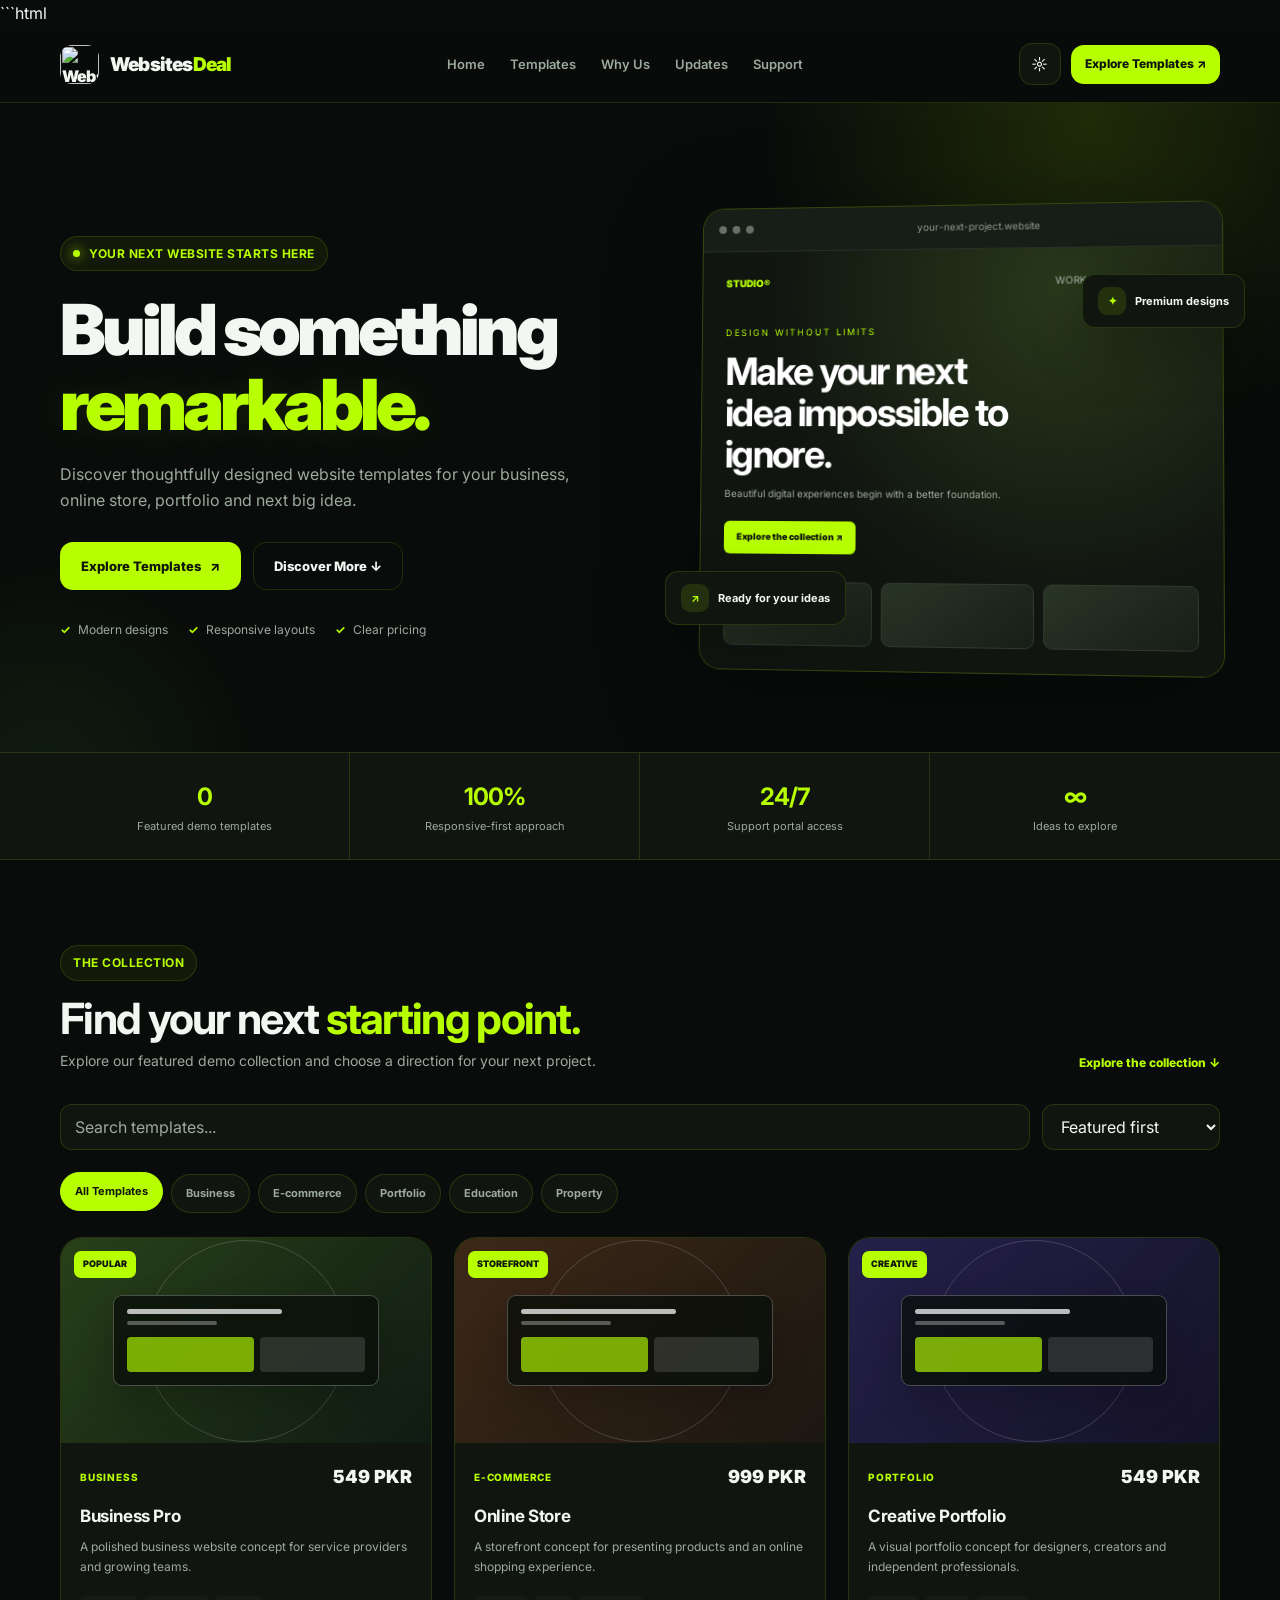
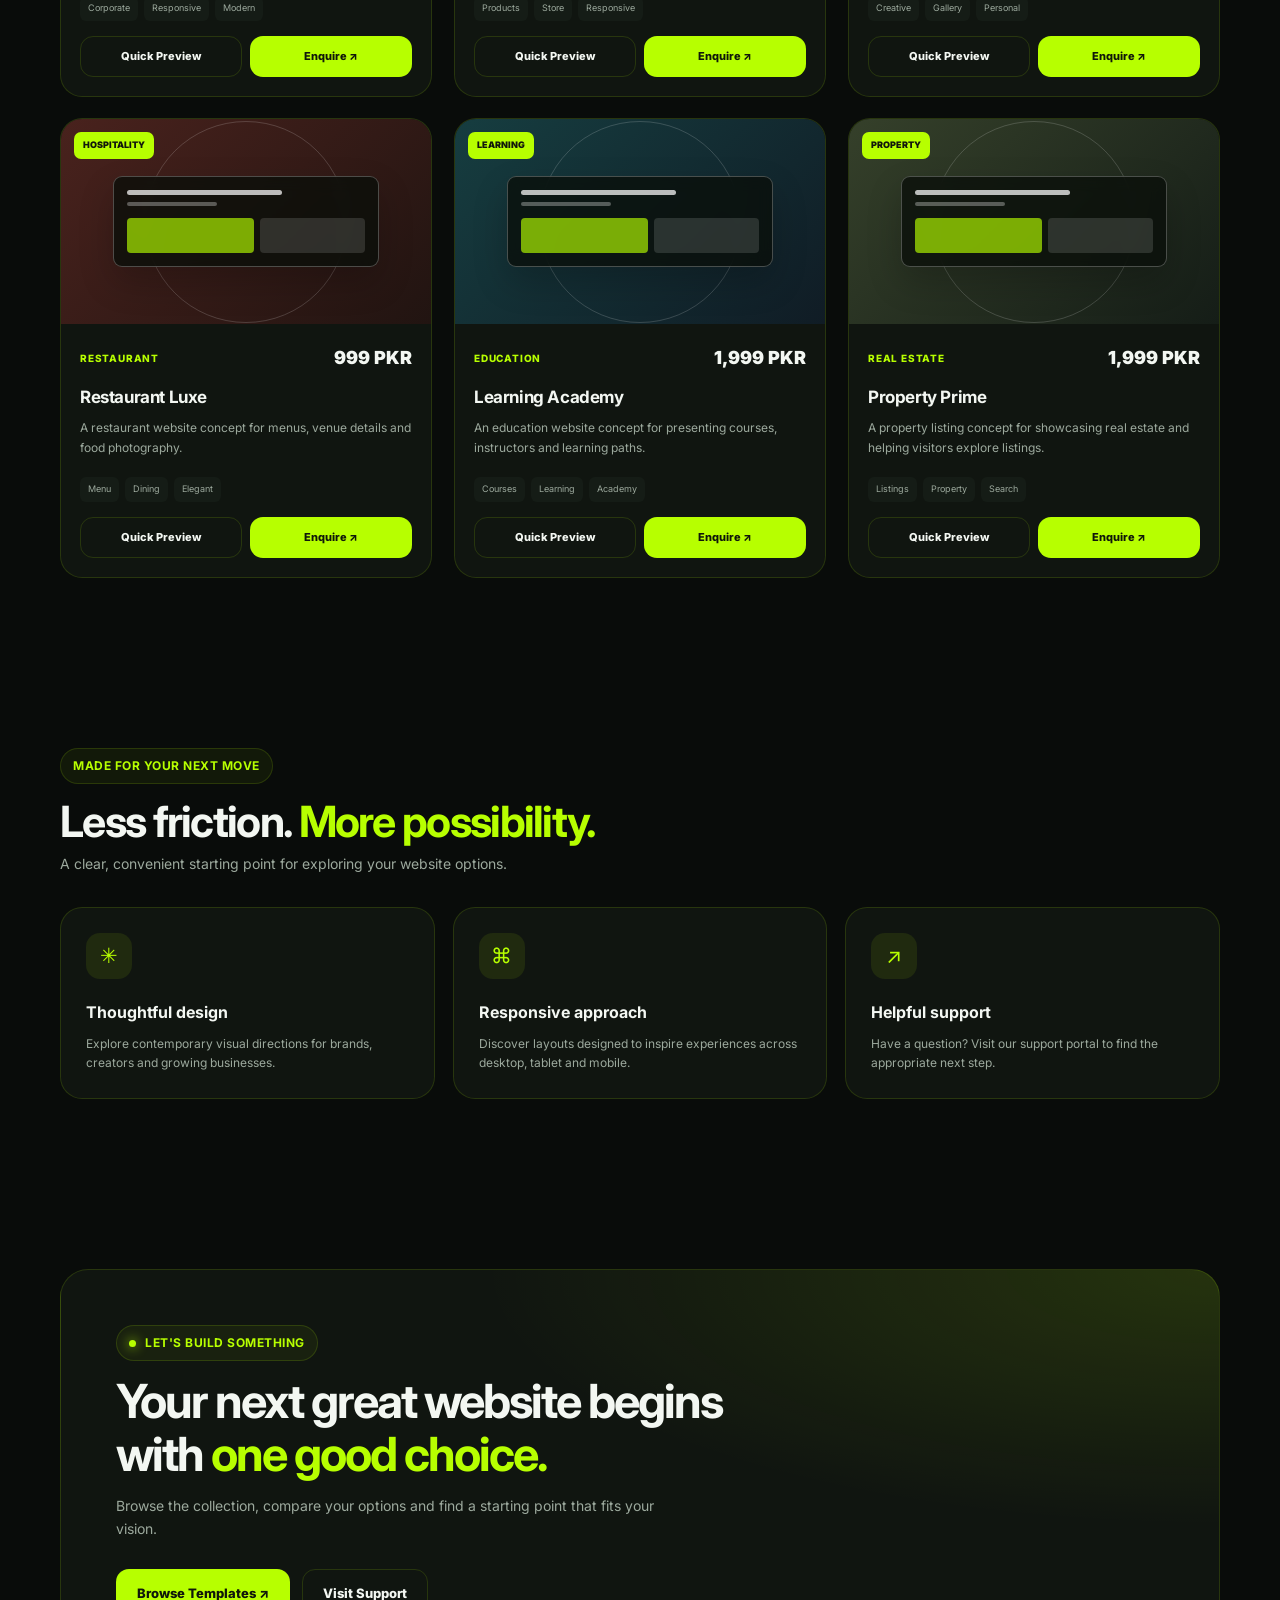
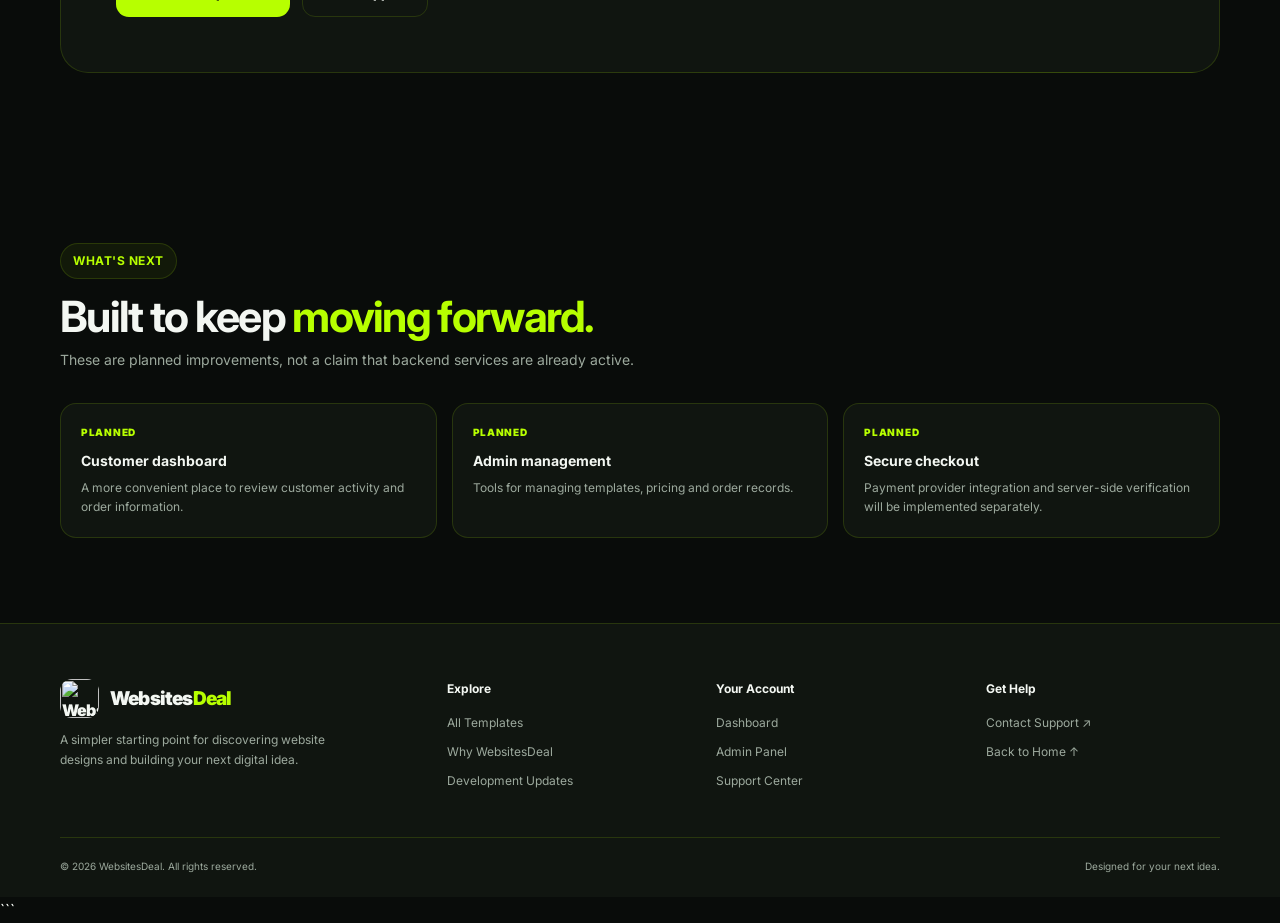
==== commit c4d7b6cb: "Update index.html" ====
--- a/index.html
+++ b/index.html
@@ -1,3140 +1,940 @@
+```html
 <!DOCTYPE html>
-<html lang="ur" dir="rtl" data-theme="dark">
+<html lang="en">
 <head>
-  <meta charset="UTF-8">
-  <meta name="viewport" content="width=device-width, initial-scale=1">
-  <meta name="theme-color" content="#07110d">
-  <meta name="description" content="WebsitesDeal — Premium website templates for businesses, online stores, portfolios, restaurants and more.">
-  <meta name="color-scheme" content="dark light">
-
-  <title>WebsitesDeal — Premium Website Templates</title>
-
-  <!-- Required favicon: URL unchanged -->
-  <link rel="icon" type="image/jpeg"
-        href="https://raw.githubusercontent.com/yourdocuments/assets/main/wd1.jpg">
-  <link rel="shortcut icon"
-        href="https://raw.githubusercontent.com/yourdocuments/assets/main/wd1.jpg">
-
-  <link rel="preconnect" href="https://fonts.googleapis.com">
-  <link rel="preconnect" href="https://fonts.gstatic.com" crossorigin>
-  <link href="https://fonts.googleapis.com/css2?family=Inter:wght@400;500;600;700;800;900&family=Noto+Sans+Arabic:wght@400;500;600;700;800&display=swap"
-        rel="stylesheet">
-
-  <style>
-    :root {
-      --bg: #07110d;
-      --surface: #0c1913;
-      --surface-2: #102019;
-      --surface-3: #15281d;
-      --text: #f2f8f3;
-      --muted: #98aa9d;
-      --line: rgba(255,255,255,.09);
-      --accent: #b7ff00;
-      --accent-2: #69ed94;
-      --accent-text: #102000;
-      --danger: #ff7676;
-      --warning: #ffd166;
-      --success: #69ed94;
-      --shadow: 0 24px 70px rgba(0,0,0,.28);
-      --radius: 22px;
-      --radius-sm: 14px;
-      --container: 1200px;
-    }
-
-    html[data-theme="light"] {
-      --bg: #f3f7f2;
-      --surface: #ffffff;
-      --surface-2: #edf4ec;
-      --surface-3: #e3eee1;
-      --text: #16251b;
-      --muted: #637368;
-      --line: rgba(22,37,27,.12);
-      --accent: #a5e600;
-      --accent-2: #27894c;
-      --accent-text: #172500;
-      --shadow: 0 24px 60px rgba(20,50,25,.10);
-    }
-
-    *, *::before, *::after {
-      box-sizing: border-box;
-    }
-
-    html {
-      scroll-behavior: smooth;
-      scroll-padding-top: 95px;
-    }
-
-    body {
-      margin: 0;
-      background:
-        radial-gradient(ellipse at 85% 0%, rgba(183,255,0,.055), transparent 36%),
-        var(--bg);
-      color: var(--text);
-      font-family: "Inter", "Noto Sans Arabic", sans-serif;
-      line-height: 1.65;
-      min-height: 100vh;
-      transition: background .25s, color .25s;
-    }
-
-    body[dir="rtl"] {
-      font-family: "Noto Sans Arabic", "Inter", sans-serif;
-    }
-
-    body.modal-open {
-      overflow: hidden;
-    }
-
-    a {
-      color: inherit;
-      text-decoration: none;
-    }
-
-    button, input, select {
-      font: inherit;
-    }
-
-    button, a, input, select {
-      -webkit-tap-highlight-color: transparent;
-    }
-
-    button {
-      color: inherit;
-    }
-
-    button:focus-visible,
-    a:focus-visible,
-    input:focus-visible,
-    select:focus-visible {
-      outline: 3px solid var(--accent);
-      outline-offset: 3px;
-    }
-
-    img {
-      max-width: 100%;
-    }
-
-    ::selection {
-      color: var(--accent-text);
-      background: var(--accent);
-    }
-
-    .container {
-      width: min(var(--container), calc(100% - 40px));
-      margin-inline: auto;
-    }
-
-    .muted {
-      color: var(--muted);
-    }
-
-    .accent {
-      color: var(--accent);
-    }
-
-    .eyebrow {
-      display: inline-flex;
-      align-items: center;
-      gap: 9px;
-      padding: 7px 12px;
-      color: var(--accent);
-      background: rgba(183,255,0,.08);
-      border: 1px solid rgba(183,255,0,.18);
-      border-radius: 999px;
-      font-size: 12px;
-      font-weight: 800;
-      letter-spacing: .3px;
-    }
-
-    .eyebrow-dot {
-      width: 7px;
-      height: 7px;
-      border-radius: 50%;
-      background: var(--accent);
-      box-shadow: 0 0 12px var(--accent);
-    }
-
-    .section {
-      padding-block: 88px;
-    }
-
-    .section-head {
-      display: flex;
-      align-items: end;
-      justify-content: space-between;
-      gap: 24px;
-      margin-bottom: 32px;
-    }
-
-    .section-head h2 {
-      margin: 13px 0 8px;
-      font-size: clamp(28px, 4vw, 42px);
-      line-height: 1.2;
-      letter-spacing: -1.4px;
-    }
-
-    .section-head p {
-      max-width: 620px;
-      margin: 0;
-      color: var(--muted);
-      font-size: 14px;
-    }
-
-    .btn {
-      display: inline-flex;
-      justify-content: center;
-      align-items: center;
-      gap: 9px;
-      min-height: 46px;
-      padding: 11px 18px;
-      border: 1px solid var(--line);
-      border-radius: 12px;
-      background: var(--surface-2);
-      color: var(--text);
-      font-weight: 800;
-      font-size: 13px;
-      cursor: pointer;
-      transition: transform .2s, background .2s, border-color .2s;
-    }
-
-    .btn:hover {
-      transform: translateY(-2px);
-      border-color: rgba(183,255,0,.5);
-    }
-
-    .btn-primary {
-      color: var(--accent-text);
-      background: var(--accent);
-      border-color: var(--accent);
-    }
-
-    .btn-primary:hover {
-      background: var(--accent-2);
-      border-color: var(--accent-2);
-    }
-
-    .btn-ghost {
-      background: transparent;
-    }
-
-    .btn-small {
-      min-height: 38px;
-      padding: 8px 12px;
-      font-size: 12px;
-      border-radius: 10px;
-    }
-
-    .icon-btn {
-      display: inline-grid;
-      place-items: center;
-      width: 42px;
-      height: 42px;
-      border: 1px solid var(--line);
-      border-radius: 12px;
-      background: var(--surface);
-      cursor: pointer;
-      transition: .2s;
-    }
-
-    .icon-btn:hover {
-      border-color: var(--accent);
-    }
-
-    .site-header {
-      position: sticky;
-      top: 0;
-      z-index: 100;
-      background: color-mix(in srgb, var(--bg) 88%, transparent);
-      backdrop-filter: blur(18px);
-      border-bottom: 1px solid var(--line);
-    }
-
-    .nav {
-      min-height: 78px;
-      display: flex;
-      align-items: center;
-      justify-content: space-between;
-      gap: 24px;
-    }
-
-    .brand {
-      display: inline-flex;
-      align-items: center;
-      gap: 11px;
-      min-width: 0;
-    }
-
-    .brand-logo {
-      width: 44px;
-      height: 44px;
-      flex-shrink: 0;
-      object-fit: cover;
-      border-radius: 12px;
-      background: var(--surface-2);
-      border: 1px solid var(--line);
-    }
-
-    .brand-name {
-      display: block;
-      font-size: 17px;
-      font-weight: 900;
-      letter-spacing: -.6px;
-      line-height: 1.25;
-    }
-
-    .brand-caption {
-      display: block;
-      color: var(--muted);
-      font-size: 10px;
-      margin-top: 3px;
-    }
-
-    .nav-links {
-      display: flex;
-      align-items: center;
-      gap: 25px;
-    }
-
-    .nav-links a {
-      color: var(--muted);
-      font-size: 12px;
-      font-weight: 800;
-      transition: color .2s;
-    }
-
-    .nav-links a:hover,
-    .nav-links a.active {
-      color: var(--accent);
-    }
-
-    .nav-actions {
-      display: flex;
-      align-items: center;
-      gap: 8px;
-    }
-
-    .menu-toggle {
-      display: none;
-    }
-
-    .hero {
-      position: relative;
-      overflow: hidden;
-      padding-block: 82px 70px;
-    }
-
-    .hero-grid {
-      display: grid;
-      grid-template-columns: 1.03fr .97fr;
-      align-items: center;
-      gap: 65px;
-    }
-
-    .hero h1 {
-      max-width: 700px;
-      margin: 22px 0 20px;
-      font-size: clamp(39px, 5.4vw, 68px);
-      line-height: 1.08;
-      letter-spacing: -2.7px;
-      font-weight: 900;
-    }
-
-    .hero h1 .highlight {
-      color: var(--accent);
-    }
-
-    .hero-description {
-      max-width: 570px;
-      color: var(--muted);
-      font-size: 16px;
-      line-height: 1.9;
-      margin: 0;
-    }
-
-    .hero-actions {
-      display: flex;
-      flex-wrap: wrap;
-      gap: 12px;
-      margin-top: 29px;
-    }
-
-    .hero-meta {
-      display: flex;
-      flex-wrap: wrap;
-      gap: 19px;
-      margin-top: 25px;
-      color: var(--muted);
-      font-size: 11px;
-    }
-
-    .hero-meta span {
-      display: inline-flex;
-      align-items: center;
-      gap: 7px;
-    }
-
-    .hero-meta span::before {
-      content: "✓";
-      color: var(--accent);
-      font-weight: 900;
-    }
-
-    .hero-visual {
-      position: relative;
-      min-width: 0;
-      padding: 10px;
-    }
-
-    .hero-glow {
-      position: absolute;
-      inset: 8% 4%;
-      border-radius: 50%;
-      background: rgba(183,255,0,.13);
-      filter: blur(80px);
-      pointer-events: none;
-    }
-
-    .browser {
-      position: relative;
-      overflow: hidden;
-      background: var(--surface);
-      border: 1px solid var(--line);
-      border-radius: 20px;
-      box-shadow: var(--shadow);
-      transform: rotate(-1.5deg);
-      animation: float 6s ease-in-out infinite;
-    }
-
-    .browser-top {
-      display: flex;
-      align-items: center;
-      gap: 6px;
-      padding: 14px 17px;
-      background: var(--surface-2);
-      border-bottom: 1px solid var(--line);
-    }
-
-    .browser-dot {
-      width: 8px;
-      height: 8px;
-      border-radius: 50%;
-      background: var(--muted);
-      opacity: .65;
-    }
-
-    .browser-address {
-      flex: 1;
-      text-align: center;
-      font-size: 10px;
-      color: var(--muted);
-    }
-
-    .mock-site {
-      padding: 22px;
-      min-height: 330px;
-      background:
-        radial-gradient(ellipse at 85% 15%, rgba(183,255,0,.16), transparent 45%),
-        var(--surface);
-    }
-
-    .mock-nav {
-      display: flex;
-      align-items: center;
-      justify-content: space-between;
-      gap: 12px;
-      font-size: 10px;
-      font-weight: 900;
-    }
-
-    .mock-nav-brand {
-      display: flex;
-      align-items: center;
-      gap: 8px;
-    }
-
-    .mock-symbol {
-      display: grid;
-      place-items: center;
-      width: 25px;
-      height: 25px;
-      border-radius: 8px;
-      color: var(--accent-text);
-      background: var(--accent);
-    }
-
-    .mock-links {
-      display: flex;
-      gap: 13px;
-      color: var(--muted);
-      font-size: 8px;
-    }
-
-    .mock-hero {
-      display: grid;
-      grid-template-columns: 1fr .8fr;
-      align-items: center;
-      gap: 14px;
-      padding-block: 48px 36px;
-    }
-
-    .mock-label {
-      font-size: 8px;
-      color: var(--accent);
-      font-weight: 900;
-    }
-
-    .mock-hero h3 {
-      margin: 10px 0;
-      font-size: clamp(19px, 2.4vw, 29px);
-      line-height: 1.15;
-      letter-spacing: -1px;
-    }
-
-    .mock-hero p {
-      color: var(--muted);
-      font-size: 9px;
-      line-height: 1.8;
-    }
-
-    .mock-cta {
-      display: inline-block;
-      margin-top: 9px;
-      padding: 8px 11px;
-      border-radius: 7px;
-      background: var(--accent);
-      color: var(--accent-text);
-      font-size: 8px;
-      font-weight: 900;
-    }
-
-    .mock-art {
-      position: relative;
-      display: grid;
-      place-items: center;
-      min-height: 150px;
-      border: 1px solid rgba(183,255,0,.17);
-      border-radius: 16px;
-      background:
-        linear-gradient(145deg, rgba(183,255,0,.15), transparent),
-        var(--surface-2);
-    }
-
-    .mock-art-circle {
-      display: grid;
-      place-items: center;
-      width: 100px;
-      height: 100px;
-      border-radius: 50%;
-      border: 1px solid rgba(183,255,0,.5);
-      box-shadow: 0 0 45px rgba(183,255,0,.08);
-      font-size: 37px;
-    }
-
-    .mock-stat-row {
-      display: grid;
-      grid-template-columns: repeat(3,1fr);
-      gap: 9px;
-    }
-
-    .mock-stat {
-      padding: 12px;
-      border-radius: 10px;
-      background: var(--surface-2);
-      text-align: center;
-    }
-
-    .mock-stat strong {
-      display: block;
-      color: var(--accent);
-      font-size: 16px;
-    }
-
-    .mock-stat span {
-      color: var(--muted);
-      font-size: 8px;
-    }
-
-    .float-chip {
-      position: absolute;
-      z-index: 2;
-      padding: 11px 14px;
-      border: 1px solid var(--line);
-      border-radius: 12px;
-      background: var(--surface);
-      box-shadow: var(--shadow);
-      font-size: 11px;
-      font-weight: 800;
-      animation: float 5s ease-in-out infinite;
-    }
-
-    .chip-one {
-      top: 4%;
-      inset-inline-end: -10px;
-    }
-
-    .chip-two {
-      bottom: 7%;
-      inset-inline-start: -14px;
-      animation-delay: -2s;
-    }
-
-    .trust-strip {
-      display: grid;
-      grid-template-columns: repeat(4,1fr);
-      gap: 14px;
-      padding-block: 18px;
-    }
-
-    .trust-item {
-      display: flex;
-      align-items: center;
-      gap: 13px;
-      min-width: 0;
-      padding: 18px;
-      border: 1px solid var(--line);
-      border-radius: 15px;
-      background: var(--surface);
-    }
-
-    .trust-icon {
-      display: grid;
-      place-items: center;
-      flex-shrink: 0;
-      width: 42px;
-      height: 42px;
-      border-radius: 12px;
-      color: var(--accent);
-      background: rgba(183,255,0,.09);
-      font-size: 19px;
-    }
-
-    .trust-item strong {
-      display: block;
-      font-size: 12px;
-    }
-
-    .trust-item small {
-      display: block;
-      color: var(--muted);
-      font-size: 10px;
-      margin-top: 4px;
-    }
-
-    .catalog-section {
-      padding-top: 92px;
-    }
-
-    .catalog-tools {
-      display: grid;
-      grid-template-columns: minmax(220px,1fr) auto auto;
-      gap: 12px;
-      margin-bottom: 20px;
-    }
-
-    .search-wrap {
-      position: relative;
-    }
-
-    .search-icon {
-      position: absolute;
-      top: 50%;
-      inset-inline-start: 15px;
-      transform: translateY(-50%);
-      color: var(--muted);
-      pointer-events: none;
-    }
-
-    .control {
-      width: 100%;
-      min-height: 47px;
-      padding: 10px 14px;
-      color: var(--text);
-      background: var(--surface);
-      border: 1px solid var(--line);
-      border-radius: 12px;
-      outline: none;
-    }
-
-    .search-input {
-      padding-inline-start: 43px;
-    }
-
-    .control:focus {
-      border-color: var(--accent);
-    }
-
-    select.control {
-      cursor: pointer;
-    }
-
-    select.control option {
-      background: var(--surface);
-      color: var(--text);
-    }
-
-    .filter-row {
-      display: flex;
-      flex-wrap: wrap;
-      gap: 9px;
-      margin-bottom: 27px;
-    }
-
-    .filter-btn {
-      padding: 9px 14px;
-      border: 1px solid var(--line);
-      border-radius: 999px;
-      background: var(--surface);
-      color: var(--muted);
-      cursor: pointer;
-      font-size: 11px;
-      font-weight: 800;
-      transition: .2s;
-    }
-
-    .filter-btn:hover,
-    .filter-btn.active {
-      color: var(--accent-text);
-      background: var(--accent);
-      border-color: var(--accent);
-    }
-
-    .catalog-summary {
-      display: flex;
-      justify-content: space-between;
-      align-items: center;
-      gap: 12px;
-      margin-bottom: 16px;
-      color: var(--muted);
-      font-size: 12px;
-    }
-
-    .template-grid {
-      display: grid;
-      grid-template-columns: repeat(3,minmax(0,1fr));
-      gap: 22px;
-    }
-
-    .template-card {
-      min-width: 0;
-      overflow: hidden;
-      background: var(--surface);
-      border: 1px solid var(--line);
-      border-radius: var(--radius);
-      transition: transform .25s, border-color .25s, box-shadow .25s;
-    }
-
-    .template-card:hover {
-      transform: translateY(-5px);
-      border-color: rgba(183,255,0,.36);
-      box-shadow: var(--shadow);
-    }
-
-    .template-art {
-      position: relative;
-      overflow: hidden;
-      min-height: 210px;
-      padding: 17px;
-      background: var(--surface-2);
-    }
-
-    .art-business {
-      background: linear-gradient(140deg,#102d22,#284e39 58%,#a4c75e);
-    }
-
-    .art-store {
-      background: linear-gradient(140deg,#25143b,#7548a3 55%,#f2c2a4);
-    }
-
-    .art-portfolio {
-      background: linear-gradient(140deg,#172432,#334a6c 55%,#c0d9e8);
-    }
-
-    .art-restaurant {
-      background: linear-gradient(140deg,#2d1712,#773c26 58%,#e6b66e);
-    }
-
-    .art-course {
-      background: linear-gradient(140deg,#102a37,#17666b 58%,#a5e6bd);
-    }
-
-    .art-property {
-      background: linear-gradient(140deg,#172d31,#4b6663 58%,#d5c6a6);
-    }
-
-    .art-topline {
-      display: flex;
-      justify-content: space-between;
-      align-items: center;
-      gap: 8px;
-      color: rgba(255,255,255,.92);
-      font-size: 9px;
-      font-weight: 900;
-    }
-
-    .art-logo {
-      display: flex;
-      align-items: center;
-      gap: 6px;
-    }
-
-    .art-logo-symbol {
-      display: grid;
-      place-items: center;
-      width: 20px;
-      height: 20px;
-      border-radius: 6px;
-      background: rgba(255,255,255,.2);
-    }
-
-    .art-links {
-      display: flex;
-      gap: 9px;
-      font-size: 7px;
-      opacity: .8;
-    }
-
-    .art-hero {
-      position: relative;
-      z-index: 1;
-      margin-top: 28px;
-      max-width: 72%;
-      color: white;
-    }
-
-    .art-label {
-      display: inline-block;
-      margin-bottom: 8px;
-      font-size: 7px;
-      letter-spacing: 1px;
-      text-transform: uppercase;
-      opacity: .85;
-    }
-
-    .art-hero h3 {
-      margin: 0;
-      font-size: clamp(20px,2.4vw,28px);
-      line-height: 1.12;
-      letter-spacing: -1px;
-    }
-
-    .art-hero p {
-      max-width: 180px;
-      margin: 9px 0 12px;
-      font-size: 8px;
-      line-height: 1.7;
-      opacity: .82;
-    }
-
-    .art-cta {
-      display: inline-block;
-      padding: 7px 10px;
-      border-radius: 6px;
-      background: rgba(255,255,255,.93);
-      color: #142018;
-      font-size: 8px;
-      font-weight: 900;
-    }
-
-    .art-orb {
-      position: absolute;
-      width: 135px;
-      height: 135px;
-      border: 1px solid rgba(255,255,255,.45);
-      border-radius: 50%;
-      inset-inline-end: -20px;
-      bottom: -25px;
-      box-shadow: 0 0 0 18px rgba(255,255,255,.07),
-                  0 0 0 36px rgba(255,255,255,.04);
-    }
-
-    .art-orb::after {
-      content: "";
-      position: absolute;
-      width: 70px;
-      height: 70px;
-      top: 20px;
-      inset-inline-start: 20px;
-      border-radius: 50%;
-      background: rgba(255,255,255,.17);
-    }
-
-    .art-badge {
-      position: absolute;
-      top: 14px;
-      inset-inline-end: 14px;
-      z-index: 2;
-      padding: 6px 9px;
-      color: #152000;
-      background: var(--accent);
-      border-radius: 7px;
-      font-size: 9px;
-      font-weight: 900;
-    }
-
-    .template-info {
-      padding: 20px;
-    }
-
-    .template-topline {
-      display: flex;
-      justify-content: space-between;
-      align-items: start;
-      gap: 10px;
-    }
-
-    .template-topline h3 {
-      margin: 0;
-      font-size: 17px;
-      line-height: 1.4;
-    }
-
-    .category-label {
-      display: inline-block;
-      margin-top: 6px;
-      color: var(--muted);
-      font-size: 10px;
-    }
-
-    .price {
-      flex-shrink: 0;
-      color: var(--accent);
-      font-size: 18px;
-      font-weight: 900;
-      white-space: nowrap;
-    }
-
-    .price small {
-      display: block;
-      margin-top: 1px;
-      color: var(--muted);
-      text-align: end;
-      font-size: 9px;
-      font-weight: 500;
-    }
-
-    .template-description {
-      min-height: 45px;
-      margin: 15px 0;
-      color: var(--muted);
-      font-size: 12px;
-      line-height: 1.8;
-    }
-
-    .tag-row {
-      display: flex;
-      flex-wrap: wrap;
-      gap: 7px;
-      margin-bottom: 17px;
-    }
-
-    .tag {
-      padding: 5px 8px;
-      border-radius: 7px;
-      color: var(--muted);
-      background: var(--surface-2);
-      font-size: 9px;
-      font-weight: 700;
-    }
-
-    .card-actions {
-      display: grid;
-      grid-template-columns: 1fr 1fr;
-      gap: 9px;
-    }
-
-    .empty-state {
-      grid-column: 1/-1;
-      padding: 60px 20px;
-      text-align: center;
-      border: 1px dashed var(--line);
-      border-radius: var(--radius);
-      color: var(--muted);
-    }
-
-    .empty-state strong {
-      display: block;
-      color: var(--text);
-      font-size: 18px;
-      margin-bottom: 8px;
-    }
-
-    .steps-grid {
-      display: grid;
-      grid-template-columns: repeat(3,minmax(0,1fr));
-      gap: 18px;
-    }
-
-    .step-card {
-      padding: 26px;
-      background: var(--surface);
-      border: 1px solid var(--line);
-      border-radius: var(--radius);
-    }
-
-    .step-number {
-      display: grid;
-      place-items: center;
-      width: 48px;
-      height: 48px;
-      margin-bottom: 20px;
-      border-radius: 14px;
-      color: var(--accent-text);
-      background: var(--accent);
-      font-size: 16px;
-      font-weight: 900;
-    }
-
-    .step-card h3 {
-      margin: 0 0 10px;
-      font-size: 17px;
-    }
-
-    .step-card p {
-      margin: 0;
-      color: var(--muted);
-      font-size: 12px;
-      line-height: 1.9;
-    }
-
-    .status-section {
-      position: relative;
-      overflow: hidden;
-      padding-block: 75px;
-      background: var(--surface);
-      border-block: 1px solid var(--line);
-    }
-
-    .status-intro {
-      max-width: 740px;
-      margin-bottom: 30px;
-    }
-
-    .status-intro h2 {
-      margin: 15px 0 10px;
-      font-size: clamp(29px,4vw,42px);
-      line-height: 1.2;
-    }
-
-    .status-intro p {
-      margin: 0;
-      color: var(--muted);
-      font-size: 13px;
-      line-height: 1.9;
-    }
-
-    .status-grid {
-      display: grid;
-      grid-template-columns: repeat(2,minmax(0,1fr));
-      gap: 14px;
-    }
-
-    .status-item {
-      display: flex;
-      align-items: center;
-      gap: 15px;
-      padding: 19px;
-      background: var(--bg);
-      border: 1px solid var(--line);
-      border-radius: 15px;
-    }
-
-    .status-icon {
-      display: grid;
-      place-items: center;
-      flex-shrink: 0;
-      width: 43px;
-      height: 43px;
-      border-radius: 12px;
-      background: var(--surface-2);
-      font-size: 18px;
-    }
-
-    .status-copy {
-      min-width: 0;
-      flex: 1;
-    }
-
-    .status-copy strong {
-      display: block;
-      font-size: 13px;
-    }
-
-    .status-copy p {
-      margin: 5px 0 0;
-      color: var(--muted);
-      font-size: 11px;
-      line-height: 1.7;
-    }
-
-    .status-badge {
-      flex-shrink: 0;
-      padding: 6px 9px;
-      border: 1px solid var(--line);
-      border-radius: 999px;
-      font-size: 9px;
-      font-weight: 900;
-      white-space: nowrap;
-    }
-
-    .status-progress {
-      color: var(--warning);
-      background: rgba(255,209,102,.08);
-      border-color: rgba(255,209,102,.22);
-    }
-
-    .status-pending {
-      color: var(--muted);
-      background: var(--surface-2);
-    }
-
-    .status-soon {
-      color: var(--accent);
-      background: rgba(183,255,0,.08);
-      border-color: rgba(183,255,0,.2);
-    }
-
-    .status-note {
-      margin-top: 20px;
-      padding: 14px 17px;
-      border-inline-start: 3px solid var(--accent);
-      background: var(--bg);
-      color: var(--muted);
-      font-size: 11px;
-      line-height: 1.9;
-    }
-
-    .cta-section {
-      padding-block: 85px;
-    }
-
-    .cta-box {
-      position: relative;
-      overflow: hidden;
-      padding: clamp(30px,5vw,58px);
-      border: 1px solid rgba(183,255,0,.22);
-      border-radius: 28px;
-      background:
-        radial-gradient(ellipse at 85% 10%, rgba(183,255,0,.13), transparent 40%),
-        var(--surface);
-      text-align: center;
-    }
-
-    .cta-box h2 {
-      max-width: 700px;
-      margin: 16px auto 12px;
-      font-size: clamp(29px,4.4vw,46px);
-      line-height: 1.2;
-      letter-spacing: -1px;
-    }
-
-    .cta-box p {
-      max-width: 600px;
-      margin: 0 auto;
-      color: var(--muted);
-      font-size: 13px;
-      line-height: 1.9;
-    }
-
-    .cta-actions {
-      display: flex;
-      justify-content: center;
-      flex-wrap: wrap;
-      gap: 12px;
-      margin-top: 25px;
-    }
-
-    .site-footer {
-      padding-top: 54px;
-      border-top: 1px solid var(--line);
-      background: var(--surface);
-    }
-
-    .footer-grid {
-      display: grid;
-      grid-template-columns: 1.4fr 1fr 1fr 1fr;
-      gap: 36px;
-      padding-bottom: 40px;
-    }
-
-    .footer-about {
-      max-width: 310px;
-      margin-top: 14px;
-      color: var(--muted);
-      font-size: 12px;
-      line-height: 1.9;
-    }
-
-    .footer-column h3 {
-      margin: 0 0 16px;
-      font-size: 13px;
-    }
-
-    .footer-links {
-      display: grid;
-      gap: 10px;
-    }
-
-    .footer-links a {
-      width: fit-content;
-      color: var(--muted);
-      font-size: 11px;
-      transition: color .2s;
-    }
-
-    .footer-links a:hover {
-      color: var(--accent);
-    }
-
-    .footer-bottom {
-      display: flex;
-      justify-content: space-between;
-      align-items: center;
-      gap: 15px;
-      padding-block: 20px;
-      border-top: 1px solid var(--line);
-      color: var(--muted);
-      font-size: 10px;
-    }
-
-    .footer-bottom a {
-      color: var(--accent);
-    }
-
-    .modal {
-      position: fixed;
-      inset: 0;
-      z-index: 1000;
-      display: none;
-      align-items: center;
-      justify-content: center;
-      padding: 20px;
-      background: rgba(0,0,0,.78);
-      backdrop-filter: blur(9px);
-    }
-
-    .modal.open {
-      display: flex;
-      animation: fade-in .2s ease;
-    }
-
-    .modal-panel {
-      position: relative;
-      overflow: auto;
-      width: min(740px,100%);
-      max-height: 90vh;
-      padding: 26px;
-      border: 1px solid var(--line);
-      border-radius: 22px;
-      background: var(--surface);
-      box-shadow: var(--shadow);
-      animation: modal-in .22s ease;
-    }
-
-    .modal-head {
-      display: flex;
-      align-items: start;
-      justify-content: space-between;
-      gap: 15px;
-      margin-bottom: 20px;
-    }
-
-    .modal-head h2 {
-      margin: 0;
-      font-size: 23px;
-    }
-
-    .modal-head p {
-      margin: 5px 0 0;
-      color: var(--muted);
-      font-size: 12px;
-    }
-
-    .preview-frame {
-      overflow: hidden;
-      border: 1px solid var(--line);
-      border-radius: 15px;
-    }
-
-    .preview-frame .template-art {
-      min-height: 280px;
-    }
-
-    .preview-frame .art-hero {
-      margin-top: 44px;
-    }
-
-    .preview-frame .art-hero h3 {
-      font-size: clamp(28px,5vw,44px);
-    }
-
-    .preview-details {
-      display: flex;
-      justify-content: space-between;
-      align-items: center;
-      gap: 15px;
-      flex-wrap: wrap;
-      margin-top: 18px;
-    }
-
-    .preview-details p {
-      margin: 5px 0 0;
-      color: var(--muted);
-      font-size: 12px;
-    }
-
-    .modal-actions {
-      display: flex;
-      flex-wrap: wrap;
-      gap: 9px;
-      margin-top: 20px;
-    }
-
-    .toast-region {
-      position: fixed;
-      z-index: 2000;
-      bottom: 22px;
-      inset-inline-end: 22px;
-      display: grid;
-      gap: 10px;
-      width: min(360px,calc(100% - 44px));
-      pointer-events: none;
-    }
-
-    .toast {
-      display: flex;
-      align-items: center;
-      gap: 10px;
-      padding: 14px 16px;
-      border: 1px solid var(--line);
-      border-radius: 13px;
-      background: var(--surface);
-      box-shadow: var(--shadow);
-      color: var(--text);
-      font-size: 12px;
-      animation: toast-in .25s ease;
-    }
-
-    .toast-symbol {
-      color: var(--accent);
-      font-weight: 900;
-    }
-
-    .reveal {
-      opacity: 0;
-      transform: translateY(18px);
-      transition: opacity .6s ease, transform .6s ease;
-    }
-
-    .reveal.visible {
-      opacity: 1;
-      transform: translateY(0);
-    }
-
-    .no-js {
-      margin: 20px auto;
-      padding: 16px;
-      max-width: 700px;
-      color: var(--text);
-      background: var(--surface);
-      border: 1px solid var(--line);
-      border-radius: 12px;
-    }
-
-    @keyframes float {
-      0%,100% { transform: translateY(0) rotate(-1.5deg); }
-      50% { transform: translateY(-9px) rotate(-1deg); }
-    }
-
-    @keyframes fade-in {
-      from { opacity: 0; }
-      to { opacity: 1; }
-    }
-
-    @keyframes modal-in {
-      from { opacity: 0; transform: translateY(12px) scale(.98); }
-      to { opacity: 1; transform: translateY(0) scale(1); }
-    }
-
-    @keyframes toast-in {
-      from { opacity: 0; transform: translateX(12px); }
-      to { opacity: 1; transform: translateX(0); }
-    }
-
-    @media (prefers-reduced-motion: reduce) {
-      *, *::before, *::after {
-        scroll-behavior: auto !important;
-        animation-duration: .01ms !important;
-        animation-iteration-count: 1 !important;
-        transition-duration: .01ms !important;
-      }
-
-      .reveal {
-        opacity: 1;
-        transform: none;
-      }
-    }
-
-    @media (max-width: 1000px) {
-      .hero-grid {
-        gap: 32px;
-      }
-
-      .template-grid {
-        grid-template-columns: repeat(2,minmax(0,1fr));
-      }
-
-      .trust-strip {
-        grid-template-columns: repeat(2,minmax(0,1fr));
-      }
-
-      .nav-links {
-        gap: 15px;
-      }
-
-      .footer-grid {
-        grid-template-columns: repeat(2,minmax(0,1fr));
-      }
-    }
-
-    @media (max-width: 760px) {
-      .container {
-        width: min(100% - 30px,var(--container));
-      }
-
-      .section {
-        padding-block: 64px;
-      }
-
-      .nav {
-        min-height: 68px;
-        gap: 10px;
-      }
-
-      .brand-logo {
-        width: 39px;
-        height: 39px;
-      }
-
-      .brand-name {
-        font-size: 14px;
-      }
-
-      .brand-caption {
-        font-size: 9px;
-      }
-
-      .menu-toggle {
-        display: inline-grid;
-      }
-
-      .nav-links {
-        position: absolute;
-        top: calc(100% + 1px);
-        inset-inline: 0;
-        display: none;
-        align-items: stretch;
-        gap: 0;
-        padding: 10px 18px 18px;
-        background: var(--surface);
-        border-bottom: 1px solid var(--line);
-      }
-
-      .nav-links.open {
-        display: grid;
-      }
-
-      .nav-links a {
-        padding: 13px 8px;
-        border-bottom: 1px solid var(--line);
-      }
-
-      .nav-actions .nav-explore {
-        display: none;
-      }
-
-      .hero {
-        padding-block: 58px 48px;
-      }
-
-      .hero-grid {
-        grid-template-columns: 1fr;
-        gap: 35px;
-      }
-
-      .hero h1 {
-        font-size: clamp(38px,9vw,58px);
-      }
-
-      .hero-description {
-        font-size: 14px;
-      }
-
-      .hero-visual {
-        max-width: 590px;
-        width: 100%;
-        margin-inline: auto;
-      }
-
-      .mock-site {
-        min-height: 290px;
-      }
-
-      .section-head {
-        align-items: start;
-        flex-direction: column;
-        gap: 15px;
-      }
-
-      .catalog-tools {
-        grid-template-columns: 1fr 1fr;
-      }
-
-      .search-wrap {
-        grid-column: 1/-1;
-      }
-
-      .template-grid {
-        gap: 14px;
-      }
-
-      .template-art {
-        min-height: 185px;
-      }
-
-      .template-info {
-        padding: 15px;
-      }
-
-      .template-topline {
-        flex-direction: column;
-      }
-
-      .price small {
-        text-align: start;
-      }
-
-      .template-description {
-        min-height: 0;
-      }
-
-      .card-actions {
-        grid-template-columns: 1fr;
-      }
-
-      .steps-grid {
-        grid-template-columns: 1fr;
-      }
-
-      .status-grid {
-        grid-template-columns: 1fr;
-      }
-
-      .status-item {
-        align-items: start;
-      }
-
-      .status-badge {
-        font-size: 8px;
-      }
-
-      .footer-grid {
-        gap: 27px;
-      }
-    }
-
-    @media (max-width: 430px) {
-      .container {
-        width: calc(100% - 24px);
-      }
-
-      .brand {
-        gap: 7px;
-      }
-
-      .brand-name {
-        font-size: 12px;
-      }
-
-      .brand-caption {
-        font-size: 8px;
-      }
-
-      .nav-actions {
-        gap: 5px;
-      }
-
-      .icon-btn {
-        width: 37px;
-        height: 37px;
-      }
-
-      .hero h1 {
-        letter-spacing: -1.6px;
-      }
-
-      .hero-actions .btn {
-        flex: 1;
-      }
-
-      .trust-strip {
-        gap: 9px;
-      }
-
-      .trust-item {
-        align-items: start;
-        flex-direction: column;
-        padding: 13px;
-        gap: 9px;
-      }
-
-      .template-grid {
-        grid-template-columns: 1fr;
-      }
-
-      .template-art {
-        min-height: 220px;
-      }
-
-      .template-topline {
-        flex-direction: row;
-      }
-
-      .card-actions {
-        grid-template-columns: 1fr 1fr;
-      }
-
-      .mock-site {
-        padding: 14px;
-      }
-
-      .mock-hero {
-        padding-block: 35px 24px;
-      }
-
-      .mock-links {
-        display: none;
-      }
-
-      .float-chip {
-        font-size: 9px;
-        padding: 8px 10px;
-      }
-
-      .chip-one {
-        inset-inline-end: -3px;
-      }
-
-      .chip-two {
-        inset-inline-start: -3px;
-      }
-
-      .status-item {
-        flex-wrap: wrap;
-      }
-
-      .status-copy {
-        flex-basis: calc(100% - 60px);
-      }
-
-      .status-badge {
-        margin-inline-start: 57px;
-      }
-
-      .footer-grid {
-        grid-template-columns: 1fr 1fr;
-        gap: 26px 18px;
-      }
-
-      .footer-grid > :first-child {
-        grid-column: 1/-1;
-      }
-
-      .footer-bottom {
-        align-items: start;
-        flex-direction: column;
-      }
-
-      .modal {
-        padding: 10px;
-      }
-
-      .modal-panel {
-        padding: 17px;
-      }
-
-      .preview-frame .template-art {
-        min-height: 240px;
-      }
-    }
-  </style>
+<meta charset="UTF-8">
+<meta name="viewport" content="width=device-width, initial-scale=1.0">
+<meta name="theme-color" content="#090c0a">
+<meta name="description" content="Discover premium website templates for businesses, portfolios, online stores and more at WebsitesDeal.">
+<title>WebsitesDeal — Premium Website Templates</title>
+
+<link rel="icon" href="https://raw.githubusercontent.com/yourdocuments/assets/main/wd1.jpg">
+<link rel="preconnect" href="https://fonts.googleapis.com">
+<link rel="preconnect" href="https://fonts.gstatic.com" crossorigin>
+<link href="https://fonts.googleapis.com/css2?family=Inter:wght@400;500;600;700;800;900&display=swap" rel="stylesheet">
+
+<style>
+:root {
+  --bg: #090c0a;
+  --surface: #101510;
+  --surface-2: #151c16;
+  --text: #f3f7f2;
+  --muted: #9ca99d;
+  --accent: #b7ff00;
+  --border: rgba(183,255,0,.14);
+  --radius: 22px;
+  --shadow: 0 20px 60px rgba(0,0,0,.24);
+  --transition: 280ms cubic-bezier(.2,.8,.2,1);
+}
+* { box-sizing: border-box; }
+html { scroll-behavior: smooth; scroll-padding-top: 90px; }
+body {
+  margin: 0;
+  background: var(--bg);
+  color: var(--text);
+  font-family: Inter, sans-serif;
+  line-height: 1.65;
+  overflow-x: hidden;
+}
+body.light {
+  --bg: #f5f8f2;
+  --surface: #fff;
+  --surface-2: #edf3e9;
+  --text: #142016;
+  --muted: #647064;
+  --border: rgba(65,110,20,.17);
+  --shadow: 0 20px 60px rgba(25,50,20,.08);
+}
+a { color: inherit; text-decoration: none; }
+button, input, select { font: inherit; }
+button { cursor: pointer; }
+button:focus-visible, a:focus-visible, input:focus-visible, select:focus-visible {
+  outline: 2px solid var(--accent);
+  outline-offset: 4px;
+}
+.container { width: min(1160px, calc(100% - 40px)); margin-inline: auto; }
+.accent { color: var(--accent); }
+.muted { color: var(--muted); }
+.eyebrow {
+  display: inline-flex;
+  align-items: center;
+  gap: 9px;
+  padding: 7px 12px;
+  border: 1px solid var(--border);
+  border-radius: 100px;
+  color: var(--accent);
+  background: rgba(183,255,0,.055);
+  font-size: 12px;
+  font-weight: 700;
+  letter-spacing: .5px;
+}
+.pulse-dot {
+  width: 7px; height: 7px; border-radius: 50%;
+  background: var(--accent);
+  box-shadow: 0 0 12px var(--accent);
+  animation: pulse 2s infinite;
+}
+@keyframes pulse {
+  0%,100% { opacity: 1; transform: scale(1); }
+  50% { opacity: .55; transform: scale(.72); }
+}
+@keyframes float {
+  0%,100% { transform: translateY(0); }
+  50% { transform: translateY(-12px); }
+}
+@keyframes glow {
+  0%,100% { opacity: .35; }
+  50% { opacity: .7; }
+}
+@keyframes spin { to { transform: rotate(360deg); } }
+
+/* Scroll progress */
+#scrollProgress {
+  position: fixed; z-index: 2000; top: 0; left: 0;
+  height: 3px; width: 0;
+  background: var(--accent);
+  box-shadow: 0 0 12px rgba(183,255,0,.65);
+}
+
+/* Navigation */
+header {
+  position: sticky; top: 0; z-index: 1000;
+  background: color-mix(in srgb, var(--bg) 88%, transparent);
+  backdrop-filter: blur(18px);
+  border-bottom: 1px solid var(--border);
+}
+.nav {
+  min-height: 76px;
+  display: flex; align-items: center; justify-content: space-between; gap: 22px;
+}
+.brand { display: flex; align-items: center; gap: 11px; font-weight: 900; letter-spacing: -.8px; }
+.brand img { width: 39px; height: 39px; object-fit: cover; border-radius: 12px; }
+.brand-name { font-size: 19px; }
+.nav-links { display: flex; align-items: center; gap: 25px; }
+.nav-links a { color: var(--muted); font-size: 13px; font-weight: 600; transition: color var(--transition); }
+.nav-links a:hover { color: var(--accent); }
+.nav-actions { display: flex; align-items: center; gap: 10px; }
+.icon-btn, .menu-toggle {
+  display: grid; place-items: center;
+  width: 42px; height: 42px;
+  border: 1px solid var(--border); border-radius: 13px;
+  background: var(--surface); color: var(--text);
+  transition: transform var(--transition), border-color var(--transition);
+}
+.icon-btn:hover, .menu-toggle:hover { transform: translateY(-2px); border-color: var(--accent); }
+.menu-toggle { display: none; font-size: 21px; }
+
+/* Buttons */
+.btn {
+  position: relative; isolation: isolate; overflow: hidden;
+  display: inline-flex; justify-content: center; align-items: center; gap: 9px;
+  min-height: 48px; padding: 0 20px;
+  border: 1px solid transparent; border-radius: 13px;
+  background: var(--accent); color: #10170a;
+  font-size: 13px; font-weight: 800;
+  transition: transform var(--transition), box-shadow var(--transition), background var(--transition);
+}
+.btn::before {
+  content: ""; position: absolute; inset: 0; z-index: -1;
+  background: linear-gradient(110deg, transparent 20%, rgba(255,255,255,.35), transparent 75%);
+  transform: translateX(-120%);
+  transition: transform 650ms ease;
+}
+.btn:hover::before { transform: translateX(120%); }
+.btn:hover { transform: translateY(-3px); box-shadow: 0 9px 28px rgba(183,255,0,.17); }
+.btn:active { transform: scale(.97); }
+.btn-outline { background: transparent; color: var(--text); border-color: var(--border); }
+.btn-outline:hover { border-color: var(--accent); color: var(--accent); box-shadow: none; }
+.btn-small { min-height: 39px; padding-inline: 13px; font-size: 12px; }
+
+/* Hero */
+.hero {
+  position: relative; isolation: isolate; overflow: hidden;
+  padding: 100px 0 80px;
+}
+.hero::before {
+  content: ""; position: absolute; z-index: -2;
+  width: 680px; height: 680px; border-radius: 50%;
+  top: -320px; right: -150px;
+  background: radial-gradient(circle, rgba(183,255,0,.13), transparent 68%);
+  animation: glow 6s ease-in-out infinite;
+}
+.hero::after {
+  content: ""; position: absolute; z-index: -2;
+  width: 450px; height: 450px; border-radius: 50%;
+  bottom: -250px; left: -180px;
+  background: radial-gradient(circle, rgba(71,145,50,.12), transparent 70%);
+}
+.hero-grid { display: grid; grid-template-columns: 1.05fr .95fr; gap: 55px; align-items: center; }
+.hero-copy { animation: enterUp .85s both; }
+@keyframes enterUp {
+  from { opacity: 0; transform: translateY(25px); }
+  to { opacity: 1; transform: translateY(0); }
+}
+.hero h1 {
+  margin: 22px 0 18px;
+  max-width: 720px;
+  font-size: clamp(42px, 5.5vw, 72px);
+  line-height: 1.06; letter-spacing: -4px; font-weight: 900;
+}
+.hero h1 .accent { text-shadow: 0 0 35px rgba(183,255,0,.1); }
+.hero-copy > p { max-width: 520px; color: var(--muted); font-size: 16px; }
+.hero-actions { display: flex; gap: 12px; flex-wrap: wrap; margin-top: 29px; }
+.hero-proof { display: flex; gap: 20px; flex-wrap: wrap; margin-top: 30px; font-size: 12px; color: var(--muted); }
+.hero-proof span { display: flex; gap: 7px; align-items: center; }
+.hero-proof b { color: var(--accent); }
+.hero-visual { position: relative; animation: enterUp 1s .12s both; }
+.preview-window {
+  position: relative; overflow: hidden;
+  border: 1px solid rgba(183,255,0,.22); border-radius: 22px;
+  background: #101510; box-shadow: 0 25px 100px rgba(0,0,0,.35);
+  transform: perspective(1200px) rotateY(-5deg) rotateX(2deg);
+  transition: transform 500ms ease, box-shadow 500ms ease;
+}
+.preview-window:hover { transform: perspective(1200px) rotateY(0) rotateX(0) translateY(-5px); box-shadow: 0 35px 110px rgba(0,0,0,.4); }
+.window-top { display: flex; align-items: center; gap: 6px; padding: 13px 16px; background: #171e17; border-bottom: 1px solid #273027; }
+.window-dot { width: 8px; height: 8px; border-radius: 50%; background: #677267; }
+.window-url { margin: 0 auto; color: #8c9b8d; font-size: 10px; }
+.mock-site { padding: 24px; min-height: 320px; background: radial-gradient(ellipse at 70% 10%, #29381b, #101510 58%); }
+.mock-nav { display: flex; align-items: center; justify-content: space-between; font-size: 10px; color: #aab5a8; }
+.mock-logo { color: #b7ff00; font-weight: 900; }
+.mock-hero { margin-top: 36px; }
+.mock-hero small { color: #b7ff00; font-size: 9px; letter-spacing: 2px; }
+.mock-hero h3 { max-width: 300px; margin: 10px 0; color: #fff; font-size: clamp(25px, 3vw, 39px); line-height: 1.1; letter-spacing: -1.7px; }
+.mock-hero p { color: #a0ac9e; font-size: 10px; }
+.mock-cta { display: inline-block; margin-top: 10px; padding: 9px 13px; border-radius: 6px; background: #b7ff00; color: #101510; font-size: 9px; font-weight: 900; }
+.mock-cards { display: grid; grid-template-columns: repeat(3,1fr); gap: 9px; margin-top: 28px; }
+.mock-card { height: 64px; border: 1px solid #303a2c; border-radius: 9px; background: linear-gradient(145deg,#293526,#171e17); }
+.float-tag {
+  position: absolute; display: flex; align-items: center; gap: 9px;
+  padding: 12px 15px; border: 1px solid var(--border); border-radius: 13px;
+  background: var(--surface); box-shadow: var(--shadow);
+  font-size: 11px; font-weight: 700; animation: float 5s ease-in-out infinite;
+}
+.float-tag span { display: grid; place-items: center; width: 28px; height: 28px; border-radius: 9px; background: rgba(183,255,0,.12); color: var(--accent); }
+.float-tag.one { top: 15%; right: -25px; }
+.float-tag.two { bottom: 10%; left: -30px; animation-delay: -2.5s; }
+
+/* Trust strip */
+.trust-strip { border-block: 1px solid var(--border); background: var(--surface); }
+.trust-inner { display: grid; grid-template-columns: repeat(4,1fr); }
+.trust-item { padding: 24px 12px; text-align: center; border-right: 1px solid var(--border); }
+.trust-item:last-child { border-right: 0; }
+.trust-item strong { display: block; color: var(--accent); font-size: 24px; letter-spacing: -1px; }
+.trust-item span { color: var(--muted); font-size: 11px; }
+
+/* Sections */
+section.content-section { padding: 85px 0; }
+.section-head { display: flex; justify-content: space-between; align-items: end; gap: 24px; margin-bottom: 32px; }
+.section-head h2 { margin: 13px 0 7px; font-size: clamp(29px,4vw,43px); line-height: 1.13; letter-spacing: -1.7px; }
+.section-head p { margin: 0; color: var(--muted); font-size: 14px; }
+.section-head > div:first-child { max-width: 620px; }
+.text-link { color: var(--accent); font-size: 12px; font-weight: 800; white-space: nowrap; }
+.text-link:hover { text-decoration: underline; text-underline-offset: 5px; }
+
+/* Filters */
+.catalog-tools { display: flex; gap: 12px; flex-wrap: wrap; margin-bottom: 24px; }
+.search-wrap { flex: 1; min-width: 210px; position: relative; }
+.search-wrap input, .catalog-tools select {
+  width: 100%; min-height: 46px; padding: 0 14px;
+  color: var(--text); background: var(--surface);
+  border: 1px solid var(--border); border-radius: 12px;
+}
+.catalog-tools select { width: auto; min-width: 160px; }
+.search-wrap input::placeholder { color: var(--muted); }
+.filters { display: flex; gap: 8px; flex-wrap: wrap; margin-bottom: 24px; }
+.filter-btn {
+  padding: 9px 14px; border: 1px solid var(--border); border-radius: 100px;
+  color: var(--muted); background: var(--surface); font-size: 11px; font-weight: 700;
+  transition: all var(--transition);
+}
+.filter-btn:hover, .filter-btn.active { background: var(--accent); border-color: var(--accent); color: #101510; transform: translateY(-2px); }
+
+/* Template cards */
+.template-grid { display: grid; grid-template-columns: repeat(3,minmax(0,1fr)); gap: 22px; }
+.template-card {
+  position: relative; overflow: hidden;
+  border: 1px solid var(--border); border-radius: var(--radius);
+  background: var(--surface);
+  transition: transform 350ms cubic-bezier(.2,.8,.2,1), border-color 350ms ease, box-shadow 350ms ease;
+  animation: cardIn .55s both;
+}
+@keyframes cardIn {
+  from { opacity: 0; transform: translateY(20px) scale(.985); }
+  to { opacity: 1; transform: translateY(0) scale(1); }
+}
+.template-card:hover {
+  transform: translateY(-8px);
+  border-color: rgba(183,255,0,.5);
+  box-shadow: 0 22px 55px rgba(0,0,0,.22), 0 0 0 1px rgba(183,255,0,.035);
+}
+.template-thumb {
+  position: relative; display: grid; place-items: center;
+  min-height: 205px; overflow: hidden;
+  background: linear-gradient(135deg,var(--thumb-a),var(--thumb-b));
+}
+.template-thumb::before {
+  content: ""; position: absolute; width: 200px; height: 200px; border-radius: 50%;
+  border: 1px solid rgba(255,255,255,.17);
+  transition: transform 600ms ease;
+}
+.template-card:hover .template-thumb::before { transform: scale(1.35) rotate(25deg); }
+.template-thumb::after {
+  content: ""; position: absolute; inset: 0;
+  background: linear-gradient(120deg,transparent 25%,rgba(255,255,255,.07),transparent 70%);
+  transform: translateX(-100%); transition: transform 700ms ease;
+}
+.template-card:hover .template-thumb::after { transform: translateX(100%); }
+.thumb-window {
+  position: relative; z-index: 1; width: 72%; padding: 13px;
+  border: 1px solid rgba(255,255,255,.25); border-radius: 9px;
+  background: rgba(10,15,10,.78); backdrop-filter: blur(8px);
+  box-shadow: 0 15px 35px rgba(0,0,0,.2);
+  transition: transform 350ms ease;
+}
+.template-card:hover .thumb-window { transform: scale(1.035) translateY(-3px); }
+.thumb-line { height: 5px; width: 65%; border-radius: 5px; background: rgba(255,255,255,.72); margin-bottom: 7px; }
+.thumb-line.short { width: 38%; height: 4px; background: rgba(255,255,255,.3); }
+.thumb-blocks { display: grid; grid-template-columns: 1.2fr 1fr; gap: 6px; margin-top: 12px; }
+.thumb-block { height: 35px; border-radius: 4px; background: rgba(183,255,0,.65); }
+.thumb-block:last-child { background: rgba(255,255,255,.13); }
+.card-badge {
+  position: absolute; top: 13px; left: 13px; z-index: 2;
+  padding: 6px 9px; border-radius: 7px;
+  color: #12180c; background: var(--accent);
+  font-size: 9px; font-weight: 900; text-transform: uppercase;
+}
+.card-body { padding: 19px; }
+.card-meta { display: flex; justify-content: space-between; align-items: center; gap: 10px; }
+.card-category { color: var(--accent); font-size: 10px; font-weight: 800; text-transform: uppercase; letter-spacing: .8px; }
+.card-price { font-size: 18px; font-weight: 900; }
+.card-body h3 { margin: 10px 0 7px; font-size: 17px; letter-spacing: -.4px; }
+.card-body p { min-height: 44px; margin: 0; color: var(--muted); font-size: 12px; }
+.card-tags { display: flex; flex-wrap: wrap; gap: 6px; margin: 15px 0; }
+.card-tags span { padding: 5px 8px; border-radius: 6px; background: var(--surface-2); color: var(--muted); font-size: 9px; }
+.card-actions { display: flex; gap: 8px; }
+.card-actions .btn { flex: 1; min-height: 41px; padding: 0 9px; font-size: 11px; }
+.no-results { display: none; padding: 50px 20px; text-align: center; border: 1px dashed var(--border); border-radius: var(--radius); color: var(--muted); }
+
+/* Feature strip */
+.feature-grid { display: grid; grid-template-columns: repeat(3,1fr); gap: 18px; }
+.feature-card {
+  padding: 25px; border: 1px solid var(--border); border-radius: var(--radius);
+  background: var(--surface);
+  transition: transform var(--transition), border-color var(--transition);
+}
+.feature-card:hover { transform: translateY(-5px); border-color: rgba(183,255,0,.45); }
+.feature-icon { display: grid; place-items: center; width: 46px; height: 46px; margin-bottom: 20px; border-radius: 14px; background: rgba(183,255,0,.09); color: var(--accent); font-size: 21px; }
+.feature-card h3 { margin: 0 0 8px; font-size: 16px; }
+.feature-card p { margin: 0; color: var(--muted); font-size: 12px; }
+
+/* CTA */
+.cta-panel {
+  position: relative; overflow: hidden;
+  padding: 55px; border: 1px solid var(--border); border-radius: 28px;
+  background: radial-gradient(ellipse at 100% 0%,rgba(183,255,0,.13),transparent 45%),var(--surface);
+}
+.cta-panel h2 { max-width: 620px; margin: 14px 0; font-size: clamp(30px,4vw,47px); line-height: 1.12; letter-spacing: -2px; }
+.cta-panel p { max-width: 560px; color: var(--muted); font-size: 14px; }
+
+/* Updates */
+.update-list { display: grid; grid-template-columns: repeat(3,1fr); gap: 15px; }
+.update-item { padding: 20px; border: 1px solid var(--border); border-radius: 16px; background: var(--surface); }
+.update-status { color: var(--accent); font-size: 10px; font-weight: 900; letter-spacing: .7px; text-transform: uppercase; }
+.update-item h3 { margin: 9px 0 5px; font-size: 14px; }
+.update-item p { margin: 0; color: var(--muted); font-size: 12px; }
+
+/* Footer */
+footer { padding: 55px 0 22px; border-top: 1px solid var(--border); background: var(--surface); }
+.footer-grid { display: grid; grid-template-columns: 1.5fr 1fr 1fr 1fr; gap: 35px; }
+.footer-brand p { max-width: 290px; color: var(--muted); font-size: 12px; }
+.footer-col h4 { margin: 0 0 14px; font-size: 12px; }
+.footer-col a { display: block; width: fit-content; margin: 9px 0; color: var(--muted); font-size: 12px; transition: color var(--transition), transform var(--transition); }
+.footer-col a:hover { color: var(--accent); transform: translateX(3px); }
+.footer-bottom { display: flex; justify-content: space-between; gap: 20px; margin-top: 38px; padding-top: 20px; border-top: 1px solid var(--border); color: var(--muted); font-size: 10px; }
+
+/* Preview modal */
+.modal {
+  position: fixed; inset: 0; z-index: 3000;
+  display: none; align-items: center; justify-content: center;
+  padding: 20px; background: rgba(0,0,0,.75); backdrop-filter: blur(10px);
+}
+.modal.open { display: flex; animation: modalFade .2s ease both; }
+@keyframes modalFade { from { opacity: 0; } to { opacity: 1; } }
+.modal-box {
+  width: min(500px,100%); max-height: 85vh; overflow: auto;
+  padding: 28px; border: 1px solid var(--border); border-radius: 22px;
+  background: var(--surface); animation: modalIn .3s cubic-bezier(.2,.8,.2,1) both;
+}
+@keyframes modalIn { from { opacity: 0; transform: translateY(15px) scale(.97); } to { opacity: 1; transform: translateY(0) scale(1); } }
+.modal-head { display: flex; justify-content: space-between; gap: 20px; align-items: start; }
+.modal-head h3 { margin: 0; font-size: 22px; }
+.modal-close { border: 0; background: transparent; color: var(--text); font-size: 25px; }
+.modal-box p { color: var(--muted); font-size: 13px; }
+.modal-box .btn { margin-top: 10px; }
+
+/* Back to top */
+#backTop {
+  position: fixed; z-index: 900; right: 22px; bottom: 22px;
+  width: 44px; height: 44px; border: 1px solid var(--border);
+  border-radius: 14px; background: var(--surface); color: var(--accent);
+  font-size: 18px; box-shadow: var(--shadow);
+  opacity: 0; pointer-events: none; transform: translateY(10px);
+  transition: all var(--transition);
+}
+#backTop.visible { opacity: 1; pointer-events: auto; transform: translateY(0); }
+#backTop:hover { transform: translateY(-4px); border-color: var(--accent); }
+
+/* Reveal animation */
+.js-ready .reveal { opacity: 0; transform: translateY(24px); transition: opacity .7s ease, transform .7s cubic-bezier(.2,.8,.2,1); }
+.js-ready .reveal.in-view { opacity: 1; transform: translateY(0); }
+.js-ready .reveal-left { opacity: 0; transform: translateX(-24px); transition: opacity .7s ease, transform .7s ease; }
+.js-ready .reveal-left.in-view { opacity: 1; transform: translateX(0); }
+.js-ready .reveal-right { opacity: 0; transform: translateX(24px); transition: opacity .7s ease, transform .7s ease; }
+.js-ready .reveal-right.in-view { opacity: 1; transform: translateX(0); }
+
+@media (max-width: 900px) {
+  .nav-links { gap: 14px; }
+  .nav-links a { font-size: 12px; }
+  .hero { padding-top: 75px; }
+  .hero-grid { grid-template-columns: 1fr; gap: 55px; }
+  .hero-copy { max-width: 700px; }
+  .hero-visual { width: min(620px,90%); margin: auto; }
+  .template-grid { grid-template-columns: repeat(2,minmax(0,1fr)); }
+  .footer-grid { grid-template-columns: repeat(2,1fr); }
+}
+@media (max-width: 640px) {
+  .container { width: min(100% - 28px,1160px); }
+  .nav { min-height: 67px; }
+  .brand-name { font-size: 16px; }
+  .brand img { width: 34px; height: 34px; }
+  .menu-toggle { display: grid; }
+  .nav-links {
+    display: none; position: absolute; top: calc(100% + 1px); left: 0; right: 0;
+    padding: 18px 20px 23px; flex-direction: column; align-items: stretch; gap: 0;
+    background: var(--surface); border-bottom: 1px solid var(--border);
+  }
+  .nav-links.open { display: flex; animation: enterUp .22s ease both; }
+  .nav-links a { padding: 12px 0; font-size: 14px; }
+  .nav-actions .btn { display: none; }
+  .hero { padding: 60px 0 55px; }
+  .hero h1 { font-size: clamp(39px,11vw,58px); letter-spacing: -2.5px; }
+  .hero-copy > p { font-size: 14px; }
+  .hero-proof { gap: 12px; }
+  .float-tag { padding: 9px; font-size: 9px; }
+  .float-tag.one { right: -18px; }
+  .float-tag.two { left: -18px; }
+  .mock-site { padding: 17px; min-height: 270px; }
+  .mock-hero { margin-top: 26px; }
+  .mock-cards { margin-top: 19px; }
+  .trust-inner { grid-template-columns: repeat(2,1fr); }
+  .trust-item:nth-child(2) { border-right: 0; }
+  .trust-item:nth-child(-n+2) { border-bottom: 1px solid var(--border); }
+  section.content-section { padding: 62px 0; }
+  .section-head { align-items: start; flex-direction: column; gap: 13px; }
+  .template-grid { grid-template-columns: 1fr; gap: 16px; }
+  .template-thumb { min-height: 215px; }
+  .feature-grid, .update-list { grid-template-columns: 1fr; }
+  .cta-panel { padding: 30px 22px; }
+  .footer-grid { grid-template-columns: repeat(2,minmax(0,1fr)); gap: 28px 18px; }
+  .footer-brand { grid-column: 1 / -1; }
+  .footer-bottom { flex-direction: column; gap: 7px; }
+  .catalog-tools select { flex: 1; min-width: 130px; }
+}
+@media (prefers-reduced-motion: reduce) {
+  *, *::before, *::after {
+    scroll-behavior: auto !important;
+    animation-duration: .01ms !important;
+    animation-iteration-count: 1 !important;
+    transition-duration: .01ms !important;
+  }
+  .js-ready .reveal, .js-ready .reveal-left, .js-ready .reveal-right {
+    opacity: 1; transform: none;
+  }
+}
+</style>
 </head>
 
 <body>
-  <a href="#main" class="btn btn-primary"
-     style="position:absolute;top:-100px;inset-inline-start:10px;z-index:3000"
-     id="skipLink">Skip to content</a>
-
-  <header class="site-header">
-    <div class="container nav">
-      <a href="#home" class="brand" aria-label="WebsitesDeal home">
-        <img class="brand-logo"
-             src="https://raw.githubusercontent.com/yourdocuments/assets/main/wd1.jpg"
-             alt="WebsitesDeal logo"
-             width="44" height="44">
-        <span>
-          <span class="brand-name">Websites<span class="accent">Deal</span></span>
-          <span class="brand-caption" data-i18n="brandCaption">Premium Website Templates</span>
-        </span>
-      </a>
-
-      <nav class="nav-links" id="navLinks" aria-label="Main navigation">
-        <a class="active" href="#home" data-i18n="navHome">Home</a>
-        <a href="#templates" data-i18n="navTemplates">Templates</a>
-        <a href="#how" data-i18n="navHow">How It Works</a>
-        <a href="#updates" data-i18n="navUpdates">Development</a>
-        <a href="#support" data-i18n="navSupport">Support</a>
-      </nav>
-
-      <div class="nav-actions">
-        <button class="icon-btn" id="languageToggle"
-                type="button" aria-label="Change language"
-                title="Change language">EN</button>
-
-        <button class="icon-btn" id="themeToggle"
-                type="button" aria-label="Switch theme"
-                title="Switch theme">☀</button>
-
-        <a href="#templates" class="btn btn-primary btn-small nav-explore"
-           data-i18n="explore">Explore Templates</a>
-
-        <button class="icon-btn menu-toggle" id="menuToggle"
-                type="button" aria-label="Open navigation"
-                aria-controls="navLinks" aria-expanded="false">☰</button>
-      </div>
+<div id="scrollProgress"></div>
+
+<header>
+  <div class="container nav">
+    <a class="brand" href="#home" aria-label="WebsitesDeal home">
+      <img src="https://raw.githubusercontent.com/yourdocuments/assets/main/wd1.jpg" alt="WebsitesDeal logo">
+      <span class="brand-name">Websites<span class="accent">Deal</span></span>
+    </a>
+
+    <nav class="nav-links" id="navLinks" aria-label="Main navigation">
+      <a href="#home">Home</a>
+      <a href="#templates">Templates</a>
+      <a href="#features">Why Us</a>
+      <a href="#updates">Updates</a>
+      <a href="https://support.websitesdeal.com" target="_blank" rel="noopener noreferrer">Support</a>
+    </nav>
+
+    <div class="nav-actions">
+      <button class="icon-btn" id="themeToggle" aria-label="Toggle light and dark theme" title="Toggle theme">☼</button>
+      <a class="btn btn-small" href="#templates">Explore Templates ↗</a>
+      <button class="menu-toggle" id="menuToggle" aria-label="Open navigation" aria-expanded="false">☰</button>
     </div>
-  </header>
-
-  <main id="main">
-    <section class="hero" id="home">
-      <div class="container hero-grid">
-        <div class="hero-copy reveal">
-          <span class="eyebrow">
-            <span class="eyebrow-dot"></span>
-            <span data-i18n="heroEyebrow">SMART WEBSITES. BETTER BUSINESS.</span>
-          </span>
-
-          <h1>
-            <span data-i18n="heroTitleA">Your next website</span>
-            <span class="highlight" data-i18n="heroTitleB">starts here.</span>
-          </h1>
-
-          <p class="hero-description" data-i18n="heroDescription">
-            Discover modern website templates for businesses, online stores,
-            creative portfolios and more. Choose your design and take the next step.
-          </p>
-
-          <div class="hero-actions">
-            <a href="#templates" class="btn btn-primary">
-              <span data-i18n="browseTemplates">Browse Templates</span> →
-            </a>
-            <a href="#how" class="btn btn-ghost" data-i18n="howItWorks">
-              How it works
-            </a>
+  </div>
+</header>
+
+<main>
+  <section class="hero" id="home">
+    <div class="container hero-grid">
+      <div class="hero-copy">
+        <span class="eyebrow"><span class="pulse-dot"></span> YOUR NEXT WEBSITE STARTS HERE</span>
+        <h1>Build something <span class="accent">remarkable.</span></h1>
+        <p>Discover thoughtfully designed website templates for your business, online store, portfolio and next big idea.</p>
+        <div class="hero-actions">
+          <a class="btn" href="#templates">Explore Templates <span>↗</span></a>
+          <a class="btn btn-outline" href="#features">Discover More ↓</a>
+        </div>
+        <div class="hero-proof">
+          <span><b>✓</b> Modern designs</span>
+          <span><b>✓</b> Responsive layouts</span>
+          <span><b>✓</b> Clear pricing</span>
+        </div>
+      </div>
+
+      <div class="hero-visual">
+        <div class="preview-window">
+          <div class="window-top">
+            <span class="window-dot"></span><span class="window-dot"></span><span class="window-dot"></span>
+            <span class="window-url">your-next-project.website</span>
           </div>
-
-          <div class="hero-meta">
-            <span data-i18n="heroMeta1">Modern responsive designs</span>
-            <span data-i18n="heroMeta2">Multiple business categories</span>
-            <span data-i18n="heroMeta3">Easy template discovery</span>
+          <div class="mock-site">
+            <div class="mock-nav"><span class="mock-logo">STUDIO®</span><span>WORK　 ABOUT　 CONTACT</span></div>
+            <div class="mock-hero">
+              <small>DESIGN WITHOUT LIMITS</small>
+              <h3>Make your next idea impossible to ignore.</h3>
+              <p>Beautiful digital experiences begin with a better foundation.</p>
+              <span class="mock-cta">Explore the collection ↗</span>
+            </div>
+            <div class="mock-cards"><div class="mock-card"></div><div class="mock-card"></div><div class="mock-card"></div></div>
           </div>
         </div>
-
-        <div class="hero-visual reveal" aria-label="Website design preview">
-          <div class="hero-glow"></div>
-
-          <div class="float-chip chip-one">
-            <span class="accent">✦</span>
-            <span data-i18n="chipOne">Modern Design</span>
-          </div>
-
-          <div class="browser">
-            <div class="browser-top">
-              <span class="browser-dot"></span>
-              <span class="browser-dot"></span>
-              <span class="browser-dot"></span>
-              <div class="browser-address">yourbusiness.example</div>
-              <span>↗</span>
-            </div>
-
-            <div class="mock-site">
-              <div class="mock-nav">
-                <div class="mock-nav-brand">
-                  <span class="mock-symbol">W</span>
-                  <span>YOUR BRAND</span>
-                </div>
-                <div class="mock-links">
-                  <span>HOME</span>
-                  <span>SERVICES</span>
-                  <span>ABOUT</span>
-                </div>
-              </div>
-
-              <div class="mock-hero">
-                <div>
-                  <span class="mock-label" data-i18n="mockLabel">BUILT FOR YOUR NEXT CHAPTER</span>
-                  <h3 data-i18n="mockTitle">A better way to grow online.</h3>
-                  <p data-i18n="mockDescription">
-                    A clean digital experience for your growing business.
-                  </p>
-                  <span class="mock-cta" data-i18n="mockCta">DISCOVER MORE ↗</span>
-                </div>
-
-                <div class="mock-art">
-                  <div class="mock-art-circle">✳</div>
-                </div>
-              </div>
-
-              <div class="mock-stat-row">
-                <div class="mock-stat">
-                  <strong>01</strong>
-                  <span data-i18n="mockStat1">Modern</span>
-                </div>
-                <div class="mock-stat">
-                  <strong>02</strong>
-                  <span data-i18n="mockStat2">Responsive</span>
-                </div>
-                <div class="mock-stat">
-                  <strong>03</strong>
-                  <span data-i18n="mockStat3">Flexible</span>
-                </div>
-              </div>
-            </div>
-          </div>
-
-          <div class="float-chip chip-two">
-            <span class="accent">✓</span>
-            <span data-i18n="chipTwo">Responsive Layouts</span>
+        <div class="float-tag one"><span>✦</span> Premium designs</div>
+        <div class="float-tag two"><span>↗</span> Ready for your ideas</div>
+      </div>
+    </div>
+  </section>
+
+  <div class="trust-strip">
+    <div class="container trust-inner">
+      <div class="trust-item"><strong data-count="6">0</strong><span>Featured demo templates</span></div>
+      <div class="trust-item"><strong>100%</strong><span>Responsive-first approach</span></div>
+      <div class="trust-item"><strong>24/7</strong><span>Support portal access</span></div>
+      <div class="trust-item"><strong>∞</strong><span>Ideas to explore</span></div>
+    </div>
+  </div>
+
+  <section class="content-section" id="templates">
+    <div class="container">
+      <div class="section-head reveal">
+        <div>
+          <span class="eyebrow">THE COLLECTION</span>
+          <h2>Find your next <span class="accent">starting point.</span></h2>
+          <p>Explore our featured demo collection and choose a direction for your next project.</p>
+        </div>
+        <span class="text-link">Explore the collection ↓</span>
+      </div>
+
+      <div class="catalog-tools reveal">
+        <div class="search-wrap">
+          <input id="searchInput" type="search" placeholder="Search templates..." aria-label="Search templates">
+        </div>
+        <select id="sortSelect" aria-label="Sort templates">
+          <option value="featured">Featured first</option>
+          <option value="low">Price: low to high</option>
+          <option value="high">Price: high to low</option>
+          <option value="name">Name: A to Z</option>
+        </select>
+      </div>
+
+      <div class="filters reveal" id="filters">
+        <button class="filter-btn active" data-category="all">All Templates</button>
+        <button class="filter-btn" data-category="business">Business</button>
+        <button class="filter-btn" data-category="ecommerce">E-commerce</button>
+        <button class="filter-btn" data-category="portfolio">Portfolio</button>
+        <button class="filter-btn" data-category="education">Education</button>
+        <button class="filter-btn" data-category="property">Property</button>
+      </div>
+
+      <div class="template-grid" id="templateGrid" aria-live="polite"></div>
+      <div class="no-results" id="noResults">No matching templates found. Try a different search.</div>
+    </div>
+  </section>
+
+  <section class="content-section" id="features">
+    <div class="container">
+      <div class="section-head reveal">
+        <div>
+          <span class="eyebrow">MADE FOR YOUR NEXT MOVE</span>
+          <h2>Less friction. <span class="accent">More possibility.</span></h2>
+          <p>A clear, convenient starting point for exploring your website options.</p>
+        </div>
+      </div>
+
+      <div class="feature-grid">
+        <article class="feature-card reveal">
+          <div class="feature-icon">✳</div>
+          <h3>Thoughtful design</h3>
+          <p>Explore contemporary visual directions for brands, creators and growing businesses.</p>
+        </article>
+        <article class="feature-card reveal">
+          <div class="feature-icon">⌘</div>
+          <h3>Responsive approach</h3>
+          <p>Discover layouts designed to inspire experiences across desktop, tablet and mobile.</p>
+        </article>
+        <article class="feature-card reveal">
+          <div class="feature-icon">↗</div>
+          <h3>Helpful support</h3>
+          <p>Have a question? Visit our support portal to find the appropriate next step.</p>
+        </article>
+      </div>
+    </div>
+  </section>
+
+  <section class="content-section">
+    <div class="container">
+      <div class="cta-panel reveal">
+        <span class="eyebrow"><span class="pulse-dot"></span> LET'S BUILD SOMETHING</span>
+        <h2>Your next great website begins with <span class="accent">one good choice.</span></h2>
+        <p>Browse the collection, compare your options and find a starting point that fits your vision.</p>
+        <div class="hero-actions">
+          <a class="btn" href="#templates">Browse Templates ↗</a>
+          <a class="btn btn-outline" href="https://support.websitesdeal.com" target="_blank" rel="noopener noreferrer">Visit Support</a>
+        </div>
+      </div>
+    </div>
+  </section>
+
+  <section class="content-section" id="updates">
+    <div class="container">
+      <div class="section-head reveal">
+        <div>
+          <span class="eyebrow">WHAT'S NEXT</span>
+          <h2>Built to keep <span class="accent">moving forward.</span></h2>
+          <p>These are planned improvements, not a claim that backend services are already active.</p>
+        </div>
+      </div>
+      <div class="update-list">
+        <article class="update-item reveal">
+          <span class="update-status">Planned</span>
+          <h3>Customer dashboard</h3>
+          <p>A more convenient place to review customer activity and order information.</p>
+        </article>
+        <article class="update-item reveal">
+          <span class="update-status">Planned</span>
+          <h3>Admin management</h3>
+          <p>Tools for managing templates, pricing and order records.</p>
+        </article>
+        <article class="update-item reveal">
+          <span class="update-status">Planned</span>
+          <h3>Secure checkout</h3>
+          <p>Payment provider integration and server-side verification will be implemented separately.</p>
+        </article>
+      </div>
+    </div>
+  </section>
+</main>
+
+<footer>
+  <div class="container">
+    <div class="footer-grid">
+      <div class="footer-brand">
+        <a class="brand" href="#home">
+          <img src="https://raw.githubusercontent.com/yourdocuments/assets/main/wd1.jpg" alt="WebsitesDeal logo">
+          <span class="brand-name">Websites<span class="accent">Deal</span></span>
+        </a>
+        <p>A simpler starting point for discovering website designs and building your next digital idea.</p>
+      </div>
+      <div class="footer-col">
+        <h4>Explore</h4>
+        <a href="#templates">All Templates</a>
+        <a href="#features">Why WebsitesDeal</a>
+        <a href="#updates">Development Updates</a>
+      </div>
+      <div class="footer-col">
+        <h4>Your Account</h4>
+        <a href="dashboard.html">Dashboard</a>
+        <a href="admin.html">Admin Panel</a>
+        <a href="https://support.websitesdeal.com" target="_blank" rel="noopener noreferrer">Support Center</a>
+      </div>
+      <div class="footer-col">
+        <h4>Get Help</h4>
+        <a href="https://support.websitesdeal.com" target="_blank" rel="noopener noreferrer">Contact Support ↗</a>
+        <a href="#home">Back to Home ↑</a>
+      </div>
+    </div>
+    <div class="footer-bottom">
+      <span>© <span id="year"></span> WebsitesDeal. All rights reserved.</span>
+      <span>Designed for your next idea.</span>
+    </div>
+  </div>
+</footer>
+
+<div class="modal" id="previewModal" role="dialog" aria-modal="true" aria-labelledby="modalTitle">
+  <div class="modal-box">
+    <div class="modal-head">
+      <h3 id="modalTitle">Template Preview</h3>
+      <button class="modal-close" id="modalClose" aria-label="Close preview">×</button>
+    </div>
+    <p id="modalCategory" class="accent"></p>
+    <p id="modalDescription"></p>
+    <p id="modalPrice"></p>
+    <p>This is a catalog preview. Connect a real product page and checkout flow before accepting orders or payments.</p>
+    <button class="btn" id="modalDone">Got it</button>
+  </div>
+</div>
+
+<button id="backTop" aria-label="Back to top" title="Back to top">↑</button>
+
+<script>
+(() => {
+  "use strict";
+
+  document.documentElement.classList.add("js-ready");
+
+  const templates = [
+    {
+      id: 1, name: "Business Pro", category: "business",
+      label: "Business", price: 549, badge: "Popular",
+      description: "A polished business website concept for service providers and growing teams.",
+      tags: ["Corporate", "Responsive", "Modern"], a: "#284019", b: "#101b13"
+    },
+    {
+      id: 2, name: "Online Store", category: "ecommerce",
+      label: "E-commerce", price: 999, badge: "Storefront",
+      description: "A storefront concept for presenting products and an online shopping experience.",
+      tags: ["Products", "Store", "Responsive"], a: "#3d2817", b: "#1b1711"
+    },
+    {
+      id: 3, name: "Creative Portfolio", category: "portfolio",
+      label: "Portfolio", price: 549, badge: "Creative",
+      description: "A visual portfolio concept for designers, creators and independent professionals.",
+      tags: ["Creative", "Gallery", "Personal"], a: "#25204a", b: "#151327"
+    },
+    {
+      id: 4, name: "Restaurant Luxe", category: "business",
+      label: "Restaurant", price: 999, badge: "Hospitality",
+      description: "A restaurant website concept for menus, venue details and food photography.",
+      tags: ["Menu", "Dining", "Elegant"], a: "#49221d", b: "#211411"
+    },
+    {
+      id: 5, name: "Learning Academy", category: "education",
+      label: "Education", price: 1999, badge: "Learning",
+      description: "An education website concept for presenting courses, instructors and learning paths.",
+      tags: ["Courses", "Learning", "Academy"], a: "#163d40", b: "#101c25"
+    },
+    {
+      id: 6, name: "Property Prime", category: "property",
+      label: "Real Estate", price: 1999, badge: "Property",
+      description: "A property listing concept for showcasing real estate and helping visitors explore listings.",
+      tags: ["Listings", "Property", "Search"], a: "#35402a", b: "#151d17"
+    }
+  ];
+
+  const grid = document.getElementById("templateGrid");
+  const searchInput = document.getElementById("searchInput");
+  const sortSelect = document.getElementById("sortSelect");
+  const noResults = document.getElementById("noResults");
+  const filters = document.getElementById("filters");
+  const modal = document.getElementById("previewModal");
+  let activeCategory = "all";
+  let previousFocus = null;
+
+  const formatPrice = price =>
+    new Intl.NumberFormat("en-US").format(price) + " PKR";
+
+  function cardHTML(item, index) {
+    return `
+      <article class="template-card" style="--thumb-a:${item.a};--thumb-b:${item.b};animation-delay:${Math.min(index * 65, 300)}ms">
+        <div class="template-thumb">
+          <span class="card-badge">${item.badge}</span>
+          <div class="thumb-window" aria-hidden="true">
+            <div class="thumb-line"></div>
+            <div class="thumb-line short"></div>
+            <div class="thumb-blocks"><div class="thumb-block"></div><div class="thumb-block"></div></div>
           </div>
         </div>
-      </div>
-    </section>
-
-    <section class="container" aria-label="Platform features">
-      <div class="trust-strip">
-        <div class="trust-item reveal">
-          <div class="trust-icon">✦</div>
-          <div>
-            <strong data-i18n="trust1Title">Modern Designs</strong>
-            <small data-i18n="trust1Text">Clean visual experiences</small>
+        <div class="card-body">
+          <div class="card-meta">
+            <span class="card-category">${item.label}</span>
+            <span class="card-price">${formatPrice(item.price)}</span>
+          </div>
+          <h3>${item.name}</h3>
+          <p>${item.description}</p>
+          <div class="card-tags">${item.tags.map(tag => `<span>${tag}</span>`).join("")}</div>
+          <div class="card-actions">
+            <button class="btn btn-outline preview-btn" data-id="${item.id}">Quick Preview</button>
+            <a class="btn" href="https://support.websitesdeal.com" target="_blank" rel="noopener noreferrer" aria-label="Ask about ${item.name}">Enquire ↗</a>
           </div>
         </div>
-
-        <div class="trust-item reveal">
-          <div class="trust-icon">▣</div>
-          <div>
-            <strong data-i18n="trust2Title">Responsive Layouts</strong>
-            <small data-i18n="trust2Text">Designed for different screens</small>
-          </div>
-        </div>
-
-        <div class="trust-item reveal">
-          <div class="trust-icon">⌕</div>
-          <div>
-            <strong data-i18n="trust3Title">Easy Discovery</strong>
-            <small data-i18n="trust3Text">Search and filter templates</small>
-          </div>
-        </div>
-
-        <div class="trust-item reveal">
-          <div class="trust-icon">↗</div>
-          <div>
-            <strong data-i18n="trust4Title">Business Ready Designs</strong>
-            <small data-i18n="trust4Text">Explore designs for your niche</small>
-          </div>
-        </div>
-      </div>
-    </section>
-
-    <section class="section catalog-section" id="templates">
-      <div class="container">
-        <div class="section-head reveal">
-          <div>
-            <span class="eyebrow">
-              <span class="eyebrow-dot"></span>
-              <span data-i18n="catalogEyebrow">THE TEMPLATE COLLECTION</span>
-            </span>
-            <h2 data-i18n="catalogTitle">Find your perfect website.</h2>
-            <p data-i18n="catalogDescription">
-              Browse designs by category, search by name, compare prices
-              and preview a template before contacting us.
-            </p>
-          </div>
-
-          <a href="#support" class="btn btn-ghost">
-            <span data-i18n="needHelp">Need help?</span> ↗
-          </a>
-        </div>
-
-        <div class="catalog-tools reveal">
-          <div class="search-wrap">
-            <span class="search-icon" aria-hidden="true">⌕</span>
-            <input id="searchInput" class="control search-input"
-                   type="search" autocomplete="off"
-                   data-i18n-placeholder="searchPlaceholder"
-                   placeholder="Search templates..."
-                   aria-label="Search templates">
-          </div>
-
-          <select id="categorySelect" class="control"
-                  aria-label="Select category">
-            <option value="all" data-i18n="allCategories">All Categories</option>
-            <option value="business" data-i18n="catBusiness">Business</option>
-            <option value="store" data-i18n="catStore">Online Store</option>
-            <option value="portfolio" data-i18n="catPortfolio">Portfolio</option>
-            <option value="restaurant" data-i18n="catRestaurant">Restaurant</option>
-            <option value="education" data-i18n="catEducation">Education</option>
-          </select>
-
-          <select id="sortSelect" class="control"
-                  aria-label="Sort templates">
-            <option value="featured" data-i18n="sortFeatured">Featured</option>
-            <option value="low" data-i18n="sortLow">Price: Low to High</option>
-            <option value="high" data-i18n="sortHigh">Price: High to Low</option>
-            <option value="az" data-i18n="sortAZ">Name: A–Z</option>
-          </select>
-        </div>
-
-        <div class="filter-row reveal" id="filterRow">
-          <button class="filter-btn active" type="button" data-category="all"
-                  data-i18n="filterAll">All Templates</button>
-          <button class="filter-btn" type="button" data-category="business"
-                  data-i18n="catBusiness">Business</button>
-          <button class="filter-btn" type="button" data-category="store"
-                  data-i18n="catStore">Online Store</button>
-          <button class="filter-btn" type="button" data-category="portfolio"
-                  data-i18n="catPortfolio">Portfolio</button>
-          <button class="filter-btn" type="button" data-category="restaurant"
-                  data-i18n="catRestaurant">Restaurant</button>
-          <button class="filter-btn" type="button" data-category="education"
-                  data-i18n="catEducation">Education</button>
-        </div>
-
-        <div class="catalog-summary">
-          <span id="resultCount" aria-live="polite">6 templates</span>
-          <button class="btn btn-ghost btn-small" type="button" id="resetFilters"
-                  data-i18n="resetFilters">Reset filters ↺</button>
-        </div>
-
-        <div class="template-grid" id="templateGrid" aria-live="polite"></div>
-      </div>
-    </section>
-
-    <section class="section" id="how">
-      <div class="container">
-        <div class="section-head reveal">
-          <div>
-            <span class="eyebrow">
-              <span class="eyebrow-dot"></span>
-              <span data-i18n="stepsEyebrow">A SIMPLE PROCESS</span>
-            </span>
-            <h2 data-i18n="stepsTitle">From idea to next step.</h2>
-            <p data-i18n="stepsDescription">
-              A straightforward way to explore a design and ask about your requirements.
-            </p>
-          </div>
-        </div>
-
-        <div class="steps-grid">
-          <article class="step-card reveal">
-            <div class="step-number">01</div>
-            <h3 data-i18n="step1Title">Explore Templates</h3>
-            <p data-i18n="step1Text">
-              Search the collection and find a design that suits your business or project.
-            </p>
-          </article>
-
-          <article class="step-card reveal">
-            <div class="step-number">02</div>
-            <h3 data-i18n="step2Title">Preview Your Choice</h3>
-            <p data-i18n="step2Text">
-              Review the available preview, listed price and template details.
-            </p>
-          </article>
-
-          <article class="step-card reveal">
-            <div class="step-number">03</div>
-            <h3 data-i18n="step3Title">Contact for Next Steps</h3>
-            <p data-i18n="step3Text">
-              Contact our support team to confirm availability, requirements,
-              payment options and delivery details.
-            </p>
-          </article>
-        </div>
-      </div>
-    </section>
-
-    <section class="status-section" id="updates">
-      <div class="container">
-        <div class="status-intro reveal">
-          <span class="eyebrow">
-            <span class="eyebrow-dot"></span>
-            <span data-i18n="statusEyebrow">PLATFORM ROADMAP</span>
-          </span>
-          <h2 data-i18n="statusTitle">We're building what's next.</h2>
-          <p data-i18n="statusDescription">
-            We're working toward a smoother template-buying experience.
-            The statuses below describe planned platform capabilities,
-            not completed or verified services.
-          </p>
-        </div>
-
-        <div class="status-grid">
-          <article class="status-item reveal">
-            <div class="status-icon">🧾</div>
-            <div class="status-copy">
-              <strong data-i18n="status1Title">Order & Checkout</strong>
-              <p data-i18n="status1Text">An integrated checkout flow is planned.</p>
-            </div>
-            <span class="status-badge status-progress"
-                  data-i18n="inProgress">In Progress</span>
-          </article>
-
-          <article class="status-item reveal">
-            <div class="status-icon">💳</div>
-            <div class="status-copy">
-              <strong data-i18n="status2Title">Payment Integration</strong>
-              <p data-i18n="status2Text">Payment provider integration needs to be completed.</p>
-            </div>
-            <span class="status-badge status-pending"
-                  data-i18n="pending">Pending</span>
-          </article>
-
-          <article class="status-item reveal">
-            <div class="status-icon">🔐</div>
-            <div class="status-copy">
-              <strong data-i18n="status3Title">Secure Payment Verification</strong>
-              <p data-i18n="status3Text">Server-side verification and order validation are required.</p>
-            </div>
-            <span class="status-badge status-pending"
-                  data-i18n="pendingIntegration">Pending Integration</span>
-          </article>
-
-          <article class="status-item reveal">
-            <div class="status-icon">📦</div>
-            <div class="status-copy">
-              <strong data-i18n="status4Title">Order Tracking</strong>
-              <p data-i18n="status4Text">Customer order history and tracking are planned.</p>
-            </div>
-            <span class="status-badge status-soon"
-                  data-i18n="comingSoon">Coming Soon</span>
-          </article>
-        </div>
-
-        <div class="status-note reveal" data-i18n="statusNote">
-          Transparency note: this page does not confirm or process payments.
-          Do not submit card details, passwords or sensitive payment credentials
-          through this frontend.
-        </div>
-      </div>
-    </section>
-
-    <section class="cta-section" id="support">
-      <div class="container">
-        <div class="cta-box reveal">
-          <span class="eyebrow">
-            <span class="eyebrow-dot"></span>
-            <span data-i18n="ctaEyebrow">LET'S TALK ABOUT YOUR PROJECT</span>
-          </span>
-
-          <h2 data-i18n="ctaTitle">Need help choosing the right template?</h2>
-
-          <p data-i18n="ctaDescription">
-            Tell us about your business and the kind of website you need.
-            Our support page is the place to start.
-          </p>
-
-          <div class="cta-actions">
-            <a class="btn btn-primary"
-               href="https://support.websitesdeal.com"
-               target="_blank" rel="noopener noreferrer">
-              <span data-i18n="contactSupport">Contact Support</span> ↗
-            </a>
-
-            <a href="#templates" class="btn btn-ghost"
-               data-i18n="backToTemplates">Browse Templates
-            </a>
-          </div>
-        </div>
-      </div>
-    </section>
-  </main>
-
-  <footer class="site-footer">
-    <div class="container">
-      <div class="footer-grid">
-        <div>
-          <a href="#home" class="brand">
-            <img class="brand-logo"
-                 src="https://raw.githubusercontent.com/yourdocuments/assets/main/wd1.jpg"
-                 alt="WebsitesDeal logo"
-                 width="44" height="44">
-            <span>
-              <span class="brand-name">Websites<span class="accent">Deal</span></span>
-              <span class="brand-caption" data-i18n="brandCaption">Premium Website Templates</span>
-            </span>
-          </a>
-
-          <p class="footer-about" data-i18n="footerAbout">
-            A template discovery platform for businesses, creators and entrepreneurs.
-            Explore designs and contact us to discuss your project.
-          </p>
-        </div>
-
-        <div class="footer-column">
-          <h3 data-i18n="footerExplore">Explore</h3>
-          <div class="footer-links">
-            <a href="#home" data-i18n="navHome">Home</a>
-            <a href="#templates" data-i18n="navTemplates">Templates</a>
-            <a href="#how" data-i18n="navHow">How It Works</a>
-            <a href="#updates" data-i18n="navUpdates">Development</a>
-          </div>
-        </div>
-
-        <div class="footer-column">
-          <h3 data-i18n="footerAccount">Account & Management</h3>
-          <div class="footer-links">
-            <a href="dashboard.html" data-i18n="footerDashboard">Customer Dashboard</a>
-            <a href="admin.html" data-i18n="footerAdmin">Admin Panel</a>
-          </div>
-        </div>
-
-        <div class="footer-column">
-          <h3 data-i18n="footerHelp">Help & Support</h3>
-          <div class="footer-links">
-            <a href="#support" data-i18n="contactSupport">Contact Support</a>
-            <a href="https://support.websitesdeal.com"
-               target="_blank" rel="noopener noreferrer"
-               data-i18n="supportPortal">Support Portal ↗</a>
-            <a href="#updates" data-i18n="roadmapLink">Platform Roadmap</a>
-          </div>
-        </div>
-      </div>
-
-      <div class="footer-bottom">
-        <span>© <span id="currentYear"></span> WebsitesDeal.
-          <span data-i18n="copyright">All rights reserved.</span>
-        </span>
-        <span data-i18n="footerNote">Built for better digital experiences.</span>
-      </div>
-    </div>
-  </footer>
-
-  <div class="modal" id="previewModal" role="dialog"
-       aria-modal="true" aria-labelledby="modalTitle">
-    <div class="modal-panel">
-      <div class="modal-head">
-        <div>
-          <h2 id="modalTitle">Template Preview</h2>
-          <p id="modalSubtitle"></p>
-        </div>
-        <button class="icon-btn" id="closeModal"
-                type="button" aria-label="Close preview">✕</button>
-      </div>
-
-      <div id="previewContent"></div>
-
-      <div class="modal-actions">
-        <button class="btn btn-primary" id="modalContact" type="button">
-          Contact About This Template ↗
-        </button>
-        <button class="btn btn-ghost" id="modalCloseBottom" type="button">
-          Close
-        </button>
-      </div>
-    </div>
-  </div>
-
-  <div class="toast-region" id="toastRegion"
-       aria-live="polite" aria-atomic="false"></div>
-
-  <noscript>
-    <div class="no-js">
-      This page requires JavaScript to search, filter and preview templates.
-      Please enable JavaScript to use the template catalogue.
-    </div>
-  </noscript>
-
-  <script>
-    (() => {
-      "use strict";
-
-      const SUPPORT_URL = "https://support.websitesdeal.com";
-      const TEMPLATE_KEY = "wd_sites";
-      const THEME_KEY = "wd_theme";
-      const LANGUAGE_KEY = "wd_language";
-
-      const $ = (selector, root = document) => root.querySelector(selector);
-      const $$ = (selector, root = document) => [...root.querySelectorAll(selector)];
-
-      const translations = {
-        en: {
-          brandCaption: "Premium Website Templates",
-          navHome: "Home",
-          navTemplates: "Templates",
-          navHow: "How It Works",
-          navUpdates: "Development",
-          navSupport: "Support",
-          explore: "Explore Templates",
-          heroEyebrow: "SMART WEBSITES. BETTER BUSINESS.",
-          heroTitleA: "Your next website",
-          heroTitleB: "starts here.",
-          heroDescription: "Discover modern website templates for businesses, online stores, portfolios and more. Choose a design and take the next step.",
-          browseTemplates: "Browse Templates",
-          howItWorks: "How it works",
-          heroMeta1: "Modern responsive designs",
-          heroMeta2: "Multiple business categories",
-          heroMeta3: "Easy template discovery",
-          chipOne: "Modern Design",
-          chipTwo: "Responsive Layouts",
-          mockLabel: "BUILT FOR YOUR NEXT CHAPTER",
-          mockTitle: "A better way to grow online.",
-          mockDescription: "A clean digital experience for your growing business.",
-          mockCta: "DISCOVER MORE ↗",
-          mockStat1: "Modern",
-          mockStat2: "Responsive",
-          mockStat3: "Flexible",
-          trust1Title: "Modern Designs",
-          trust1Text: "Clean visual experiences",
-          trust2Title: "Responsive Layouts",
-          trust2Text: "Designed for different screens",
-          trust3Title: "Easy Discovery",
-          trust3Text: "Search and filter templates",
-          trust4Title: "Business Ready Designs",
-          trust4Text: "Explore designs for your niche",
-          catalogEyebrow: "THE TEMPLATE COLLECTION",
-          catalogTitle: "Find your perfect website.",
-          catalogDescription: "Browse designs by category, search by name, compare prices and preview a template before contacting us.",
-          needHelp: "Need help?",
-          searchPlaceholder: "Search templates...",
-          allCategories: "All Categories",
-          catBusiness: "Business",
-          catStore: "Online Store",
-          catPortfolio: "Portfolio",
-          catRestaurant: "Restaurant",
-          catEducation: "Education",
-          filterAll: "All Templates",
-          sortFeatured: "Featured",
-          sortLow: "Price: Low to High",
-          sortHigh: "Price: High to Low",
-          sortAZ: "Name: A–Z",
-          resetFilters: "Reset filters ↺",
-          results: "templates",
-          noResultsTitle: "No templates found",
-          noResultsText: "Try another search or reset your filters.",
-          preview: "Preview",
-          contact: "Contact",
-          previewTitle: "Template Preview",
-          previewNote: "Illustrative preview — not a live website.",
-          popular: "POPULAR",
-          bestValue: "BEST VALUE",
-          creative: "CREATIVE",
-          featured: "FEATURED",
-          premium: "PREMIUM",
-          tagResponsive: "Responsive",
-          tagCustomizable: "Customizable",
-          tagModern: "Modern UI",
-          tagBusiness: "Business",
-          tagCommerce: "E-commerce",
-          tagPortfolio: "Portfolio",
-          tagFood: "Food & Dining",
-          tagLearning: "Learning",
-          tagProperty: "Real Estate",
-          artBusinessTitle: "Build your next big idea.",
-          artStoreTitle: "Shop a better experience.",
-          artPortfolioTitle: "Make your work stand out.",
-          artRestaurantTitle: "Good food. Great moments.",
-          artCourseTitle: "Learn. Grow. Achieve.",
-          artPropertyTitle: "Find your place.",
-          artBusinessDesc: "A confident digital home for your business.",
-          artStoreDesc: "A polished storefront for your products.",
-          artPortfolioDesc: "A clean showcase for your creative work.",
-          artRestaurantDesc: "A welcoming design for food and hospitality.",
-          artCourseDesc: "Present your courses with clarity.",
-          artPropertyDesc: "Showcase properties with style.",
-          artLabelBusiness: "BUSINESS & GROWTH",
-          artLabelStore: "ONLINE SHOP",
-          artLabelPortfolio: "CREATIVE STUDIO",
-          artLabelRestaurant: "FOOD & HOSPITALITY",
-          artLabelCourse: "ONLINE LEARNING",
-          artLabelProperty: "PROPERTY & LIVING",
-          contactSubject: "Hello WebsitesDeal, I am interested in the {name} template. Please share availability, final pricing, features and purchase instructions.",
-          stepsEyebrow: "A SIMPLE PROCESS",
-          stepsTitle: "From idea to next step.",
-          stepsDescription: "A straightforward way to explore a design and ask about your requirements.",
-          step1Title: "Explore Templates",
-          step1Text: "Search the collection and find a design that suits your business or project.",
-          step2Title: "Preview Your Choice",
-          step2Text: "Review the available preview, listed price and template details.",
-          step3Title: "Contact for Next Steps",
-          step3Text: "Contact our support team to confirm availability, requirements, payment options and delivery details.",
-          statusEyebrow: "PLATFORM ROADMAP",
-          statusTitle: "We're building what's next.",
-          statusDescription: "We're working toward a smoother template-buying experience. The statuses below describe planned platform capabilities, not completed or verified services.",
-          status1Title: "Order & Checkout",
-          status1Text: "An integrated checkout flow is planned.",
-          status2Title: "Payment Integration",
-          status2Text: "Payment provider integration needs to be completed.",
-          status3Title: "Secure Payment Verification",
-          status3Text: "Server-side verification and order validation are required.",
-          status4Title: "Order Tracking",
-          status4Text: "Customer order history and tracking are planned.",
-          inProgress: "In Progress",
-          pending: "Pending",
-          pendingIntegration: "Pending Integration",
-          comingSoon: "Coming Soon",
-          statusNote: "Transparency note: this page does not confirm or process payments. Do not submit card details, passwords or sensitive payment credentials through this frontend.",
-          ctaEyebrow: "LET'S TALK ABOUT YOUR PROJECT",
-          ctaTitle: "Need help choosing the right template?",
-          ctaDescription: "Tell us about your business and the kind of website you need. Our support page is the place to start.",
-          contactSupport: "Contact Support",
-          backToTemplates: "Browse Templates",
-          footerAbout: "A template discovery platform for businesses, creators and entrepreneurs. Explore designs and contact us to discuss your project.",
-          footerExplore: "Explore",
-          footerAccount: "Account & Management",
-          footerDashboard: "Customer Dashboard",
-          footerAdmin: "Admin Panel",
-          footerHelp: "Help & Support",
-          supportPortal: "Support Portal ↗",
-          roadmapLink: "Platform Roadmap",
-          copyright: "All rights reserved.",
-          footerNote: "Built for better digital experiences.",
-          toastThemeDark: "Dark theme enabled.",
-          toastThemeLight: "Light theme enabled.",
-          toastLanguage: "Language changed.",
-          toastReset: "Filters have been reset.",
-          toastStorage: "Browser storage is unavailable. Changes may not persist.",
-          toastSupport: "Opening the support page.",
-          skip: "Skip to content",
-          currency: "PKR",
-          priceUnit: "Listed price"
-        },
-
-        ur: {
-          brandCaption: "پریمیم ویب سائٹ ٹیمپلیٹس",
-          navHome: "ہوم",
-          navTemplates: "ٹیمپلیٹس",
-          navHow: "طریقۂ کار",
-          navUpdates: "ترقی",
-          navSupport: "سپورٹ",
-          explore: "ٹیمپلیٹس دیکھیں",
-          heroEyebrow: "اسمارٹ ویب سائٹس۔ بہتر کاروبار۔",
-          heroTitleA: "آپ کی اگلی ویب سائٹ",
-          heroTitleB: "یہاں سے شروع ہوتی ہے۔",
-          heroDescription: "کاروبار، آن لائن اسٹور، پورٹ فولیو اور دیگر ضروریات کے لیے جدید ویب سائٹ ٹیمپلیٹس دریافت کریں۔ اپنی پسند کا ڈیزائن منتخب کریں۔",
-          browseTemplates: "ٹیمپلیٹس دیکھیں",
-          howItWorks: "طریقۂ کار",
-          heroMeta1: "جدید ریسپانسیو ڈیزائن",
-          heroMeta2: "متعدد کاروباری اقسام",
-          heroMeta3: "آسان تلاش",
-          chipOne: "جدید ڈیزائن",
-          chipTwo: "ریسپانسیو لے آؤٹ",
-          mockLabel: "آپ کے اگلے مرحلے کے لیے",
-          mockTitle: "آن لائن ترقی کا بہتر طریقہ۔",
-          mockDescription: "آپ کے کاروبار کے لیے ایک صاف اور جدید ڈیجیٹل تجربہ۔",
-          mockCta: "مزید دیکھیں ↗",
-          mockStat1: "جدید",
-          mockStat2: "ریسپانسیو",
-          mockStat3: "لچکدار",
-          trust1Title: "جدید ڈیزائن",
-          trust1Text: "صاف اور خوبصورت انداز",
-          trust2Title: "ریسپانسیو لے آؤٹ",
-          trust2Text: "مختلف اسکرینوں کے لیے",
-          trust3Title: "آسان تلاش",
-          trust3Text: "ٹیمپلیٹس تلاش اور فلٹر کریں",
-          trust4Title: "کاروباری ڈیزائن",
-          trust4Text: "اپنے شعبے کے مطابق ڈیزائن",
-          catalogEyebrow: "ٹیمپلیٹس کا مجموعہ",
-          catalogTitle: "اپنی بہترین ویب سائٹ تلاش کریں۔",
-          catalogDescription: "کیٹیگری کے مطابق ڈیزائن دیکھیں، نام سے تلاش کریں، قیمتوں کا موازنہ کریں اور رابطہ کرنے سے پہلے پریویو دیکھیں۔",
-          needHelp: "مدد چاہیے؟",
-          searchPlaceholder: "ٹیمپلیٹس تلاش کریں...",
-          allCategories: "تمام کیٹیگریز",
-          catBusiness: "کاروبار",
-          catStore: "آن لائن اسٹور",
-          catPortfolio: "پورٹ فولیو",
-          catRestaurant: "ریسٹورنٹ",
-          catEducation: "تعلیم",
-          filterAll: "تمام ٹیمپلیٹس",
-          sortFeatured: "نمایاں",
-          sortLow: "کم سے زیادہ قیمت",
-          sortHigh: "زیادہ سے کم قیمت",
-          sortAZ: "نام: A–Z",
-          resetFilters: "فلٹرز ری سیٹ کریں ↺",
-          results: "ٹیمپلیٹس",
-          noResultsTitle: "کوئی ٹیمپلیٹ نہیں ملا",
-          noResultsText: "دوسری تلاش کریں یا فلٹرز ری سیٹ کریں۔",
-          preview: "پریویو",
-          contact: "رابطہ",
-          previewTitle: "ٹیمپلیٹ پریویو",
-          previewNote: "نمائشی پریویو — یہ لائیو ویب سائٹ نہیں ہے۔",
-          popular: "مقبول",
-          bestValue: "بہترین قیمت",
-          creative: "تخلیقی",
-          featured: "نمایاں",
-          premium: "پریمیم",
-          tagResponsive: "ریسپانسیو",
-          tagCustomizable: "حسبِ ضرورت",
-          tagModern: "جدید UI",
-          tagBusiness: "کاروبار",
-          tagCommerce: "ای کامرس",
-          tagPortfolio: "پورٹ فولیو",
-          tagFood: "کھانا اور مہمان نوازی",
-          tagLearning: "تعلیم",
-          tagProperty: "رئیل اسٹیٹ",
-          artBusinessTitle: "اپنے نئے آئیڈیا کو آگے بڑھائیں۔",
-          artStoreTitle: "بہتر خریداری کا تجربہ۔",
-          artPortfolioTitle: "اپنے کام کو نمایاں کریں۔",
-          artRestaurantTitle: "اچھا کھانا۔ بہترین لمحات۔",
-          artCourseTitle: "سیکھیں۔ بڑھیں۔ کامیاب ہوں۔",
-          artPropertyTitle: "اپنی جگہ تلاش کریں۔",
-          artBusinessDesc: "آپ کے کاروبار کے لیے ایک جدید ڈیجیٹل شناخت۔",
-          artStoreDesc: "آپ کی مصنوعات کے لیے خوبصورت آن لائن اسٹور۔",
-          artPortfolioDesc: "آپ کے تخلیقی کام کی خوبصورت نمائش۔",
-          artRestaurantDesc: "کھانے اور مہمان نوازی کے لیے دلکش ڈیزائن۔",
-          artCourseDesc: "اپنے کورسز واضح انداز میں پیش کریں۔",
-          artPropertyDesc: "اپنی پراپرٹیز کو نمایاں انداز میں دکھائیں۔",
-          artLabelBusiness: "کاروبار اور ترقی",
-          artLabelStore: "آن لائن شاپ",
-          artLabelPortfolio: "تخلیقی اسٹوڈیو",
-          artLabelRestaurant: "کھانا اور مہمان نوازی",
-          artLabelCourse: "آن لائن تعلیم",
-          artLabelProperty: "پراپرٹی اور رہائش",
-          contactSubject: "السلام علیکم WebsitesDeal، مجھے {name} ٹیمپلیٹ میں دلچسپی ہے۔ براہ کرم دستیابی، حتمی قیمت، خصوصیات اور خریداری کا طریقہ بتائیں۔",
-          stepsEyebrow: "آسان طریقۂ کار",
-          stepsTitle: "آئیڈیا سے اگلے مرحلے تک۔",
-          stepsDescription: "ڈیزائن دیکھنے اور اپنی ضروریات کے بارے میں پوچھنے کا آسان طریقہ۔",
-          step1Title: "ٹیمپلیٹس دیکھیں",
-          step1Text: "مجموعے میں تلاش کریں اور اپنے کاروبار یا پروجیکٹ کے لیے مناسب ڈیزائن منتخب کریں۔",
-          step2Title: "پریویو دیکھیں",
-          step2Text: "دستیاب پریویو، درج قیمت اور ٹیمپلیٹ کی تفصیلات دیکھیں۔",
-          step3Title: "اگلے مرحلے کے لیے رابطہ کریں",
-          step3Text: "دستیابی، ضروریات، ادائیگی اور ڈیلیوری کی تفصیلات کی تصدیق کے لیے سپورٹ سے رابطہ کریں۔",
-          statusEyebrow: "پلیٹ فارم روڈمیپ",
-          statusTitle: "ہم اگلی سہولتیں تیار کر رہے ہیں۔",
-          statusDescription: "ہم ٹیمپلیٹس خریدنے کے تجربے کو بہتر بنانے پر کام کر رہے ہیں۔ نیچے دیے گئے اسٹیٹس منصوبہ بند سہولتوں کو ظاہر کرتے ہیں، مکمل یا تصدیق شدہ خدمات کو نہیں۔",
-          status1Title: "آرڈر اور چیک آؤٹ",
-          status1Text: "مربوط چیک آؤٹ کا نظام منصوبہ بندی میں ہے۔",
-          status2Title: "ادائیگی کا انضمام",
-          status2Text: "ادائیگی فراہم کرنے والے نظام کا انضمام مکمل ہونا باقی ہے۔",
-          status3Title: "محفوظ ادائیگی کی تصدیق",
-          status3Text: "سرور سائیڈ تصدیق اور آرڈر کی جانچ ضروری ہے۔",
-          status4Title: "آرڈر ٹریکنگ",
-          status4Text: "کسٹمر آرڈر ہسٹری اور ٹریکنگ منصوبہ بندی میں ہیں۔",
-          inProgress: "کام جاری ہے",
-          pending: "زیرِ انتظار",
-          pendingIntegration: "انضمام باقی ہے",
-          comingSoon: "جلد آرہا ہے",
-          statusNote: "اہم وضاحت: یہ صفحہ ادائیگی وصول یا تصدیق نہیں کرتا۔ اس فرنٹ اینڈ پر کارڈ کی تفصیلات، پاس ورڈ یا حساس ادائیگی کی معلومات درج نہ کریں۔",
-          ctaEyebrow: "اپنے پروجیکٹ پر بات کریں",
-          ctaTitle: "درست ٹیمپلیٹ منتخب کرنے میں مدد چاہیے؟",
-          ctaDescription: "اپنے کاروبار اور مطلوبہ ویب سائٹ کے بارے میں بتائیں۔ رابطے کے لیے ہمارا سپورٹ صفحہ استعمال کریں۔",
-          contactSupport: "سپورٹ سے رابطہ",
-          backToTemplates: "ٹیمپلیٹس دیکھیں",
-          footerAbout: "کاروبار، تخلیق کاروں اور کاروباری افراد کے لیے ٹیمپلیٹ دریافت کرنے کا پلیٹ فارم۔ ڈیزائن دیکھیں اور اپنے پروجیکٹ پر بات کریں۔",
-          footerExplore: "دریافت کریں",
-          footerAccount: "اکاؤنٹ اور مینجمنٹ",
-          footerDashboard: "کسٹمر ڈیش بورڈ",
-          footerAdmin: "ایڈمن پینل",
-          footerHelp: "مدد اور سپورٹ",
-          supportPortal: "سپورٹ پورٹل ↗",
-          roadmapLink: "پلیٹ فارم روڈمیپ",
-          copyright: "جملہ حقوق محفوظ ہیں۔",
-          footerNote: "بہتر ڈیجیٹل تجربات کے لیے تیار کردہ۔",
-          toastThemeDark: "ڈارک تھیم فعال ہے۔",
-          toastThemeLight: "لائٹ تھیم فعال ہے۔",
-          toastLanguage: "زبان تبدیل ہوگئی۔",
-          toastReset: "فلٹرز ری سیٹ ہوگئے۔",
-          toastStorage: "براؤزر اسٹوریج دستیاب نہیں۔ تبدیلیاں محفوظ نہ رہ سکیں۔",
-          toastSupport: "سپورٹ صفحہ کھولا جا رہا ہے۔",
-          skip: "مواد پر جائیں",
-          currency: "PKR",
-          priceUnit: "درج قیمت"
-        }
-      };
-
-      const initialTemplates = [
-        {
-          id: "business-pro",
-          name: "Business Pro",
-          category: "business",
-          price: 549,
-          art: "art-business",
-          badge: "popular",
-          descriptionKey: "artBusinessDesc",
-          titleKey: "artBusinessTitle",
-          labelKey: "artLabelBusiness",
-          icon: "↗",
-          tags: ["tagResponsive", "tagCustomizable", "tagBusiness"],
-          featured: 1
-        },
-        {
-          id: "online-store",
-          name: "Online Store",
-          category: "store",
-          price: 999,
-          art: "art-store",
-          badge: "bestValue",
-          descriptionKey: "artStoreDesc",
-          titleKey: "artStoreTitle",
-          labelKey: "artLabelStore",
-          icon: "◇",
-          tags: ["tagResponsive", "tagCustomizable", "tagCommerce"],
-          featured: 2
-        },
-        {
-          id: "creative-portfolio",
-          name: "Creative Portfolio",
-          category: "portfolio",
-          price: 549,
-          art: "art-portfolio",
-          badge: "creative",
-          descriptionKey: "artPortfolioDesc",
-          titleKey: "artPortfolioTitle",
-          labelKey: "artLabelPortfolio",
-          icon: "✳",
-          tags: ["tagResponsive", "tagModern", "tagPortfolio"],
-          featured: 3
-        },
-        {
-          id: "restaurant-luxe",
-          name: "Restaurant Luxe",
-          category: "restaurant",
-          price: 999,
-          art: "art-restaurant",
-          badge: "featured",
-          descriptionKey: "artRestaurantDesc",
-          titleKey: "artRestaurantTitle",
-          labelKey: "artLabelRestaurant",
-          icon: "✦",
-          tags: ["tagResponsive", "tagCustomizable", "tagFood"],
-          featured: 4
-        },
-        {
-          id: "learning-academy",
-          name: "Learning Academy",
-          category: "education",
-          price: 1999,
-          art: "art-course",
-          badge: "premium",
-          descriptionKey: "artCourseDesc",
-          titleKey: "artCourseTitle",
-          labelKey: "artLabelCourse",
-          icon: "⌘",
-          tags: ["tagResponsive", "tagCustomizable", "tagLearning"],
-          featured: 5
-        },
-        {
-          id: "property-prime",
-          name: "Property Prime",
-          category: "business",
-          price: 1999,
-          art: "art-property",
-          badge: "premium",
-          descriptionKey: "artPropertyDesc",
-          titleKey: "artPropertyTitle",
-          labelKey: "artLabelProperty",
-          icon: "⌂",
-          tags: ["tagResponsive", "tagModern", "tagProperty"],
-          featured: 6
-        }
-      ];
-
-      let templates = initialTemplates.map(item => ({ ...item }));
-      let language = "ur";
-      let theme = "dark";
-      let activeCategory = "all";
-      let activeTemplateId = null;
-      let lastFocusedElement = null;
-
-      const templateGrid = $("#templateGrid");
-      const searchInput = $("#searchInput");
-      const categorySelect = $("#categorySelect");
-      const sortSelect = $("#sortSelect");
-      const resultCount = $("#resultCount");
-      const previewModal = $("#previewModal");
-      const previewContent = $("#previewContent");
-      const modalTitle = $("#modalTitle");
-      const modalSubtitle = $("#modalSubtitle");
-      const modalContact = $("#modalContact");
-      const toastRegion = $("#toastRegion");
-      const navLinks = $("#navLinks");
-      const menuToggle = $("#menuToggle");
-
-      function t(key) {
-        return translations[language][key] ??
-               translations.en[key] ??
-               key;
-      }
-
-      function safeRead(key) {
-        try {
-          return localStorage.getItem(key);
-        } catch (error) {
-          return null;
-        }
-      }
-
-      function safeWrite(key, value) {
-        try {
-          localStorage.setItem(key, value);
-          return true;
-        } catch (error) {
-          return false;
-        }
-      }
-
-      function formatPrice(price) {
-        try {
-          return new Intl.NumberFormat(
-            language === "ur" ? "ur-PK" : "en-PK",
-            { maximumFractionDigits: 0 }
-          ).format(price) + " ₨";
-        } catch (error) {
-          return "₨" + price;
-        }
-      }
-
-      function escapeHTML(value) {
-        return String(value).replace(/[&<>"']/g, char => ({
-          "&": "&amp;",
-          "<": "&lt;",
-          ">": "&gt;",
-          '"': "&quot;",
-          "'": "&#39;"
-        })[char]);
-      }
-
-      function categoryKey(category) {
-        const map = {
-          business: "catBusiness",
-          store: "catStore",
-          portfolio: "catPortfolio",
-          restaurant: "catRestaurant",
-          education: "catEducation"
-        };
-
-        return map[category] || "allCategories";
-      }
-
-      function closeMobileMenu() {
-        navLinks.classList.remove("open");
-        menuToggle.setAttribute("aria-expanded", "false");
-        menuToggle.setAttribute("aria-label", "Open navigation");
-        menuToggle.textContent = "☰";
-      }
-
-      function applyLanguage(nextLanguage, announce = true) {
-        language = nextLanguage === "en" ? "en" : "ur";
-
-        document.documentElement.lang = language;
-        document.documentElement.dir = language === "ur" ? "rtl" : "ltr";
-        document.body.dir = language === "ur" ? "rtl" : "ltr";
-
-        $$("[data-i18n]").forEach(element => {
-          const key = element.dataset.i18n;
-          element.textContent = t(key);
-        });
-
-        $$("[data-i18n-placeholder]").forEach(element => {
-          element.placeholder = t(element.dataset.i18nPlaceholder);
-        });
-
-        $("#languageToggle").textContent = language === "ur" ? "EN" : "اردو";
-        $("#languageToggle").setAttribute(
-          "aria-label",
-          language === "ur" ? "Switch to English" : "اردو میں تبدیل کریں"
-        );
-
-        $("#skipLink").textContent = t("skip");
-        modalContact.textContent = t("contact") + " ↗";
-
-        safeWrite(LANGUAGE_KEY, language);
-        renderTemplates();
-
-        if (activeTemplateId) {
-          const activeTemplate = templates.find(item => item.id === activeTemplateId);
-          if (activeTemplate) renderPreview(activeTemplate);
-        }
-
-        if (announce) showToast(t("toastLanguage"));
-      }
-
-      function applyTheme(nextTheme, announce = false) {
-        theme = nextTheme === "light" ? "light" : "dark";
-        document.documentElement.dataset.theme = theme;
-
-        const themeButton = $("#themeToggle");
-        themeButton.textContent = theme === "dark" ? "☀" : "☾";
-        themeButton.setAttribute(
-          "aria-label",
-          theme === "dark" ? "Switch to light theme" : "Switch to dark theme"
-        );
-
-        safeWrite(THEME_KEY, theme);
-
-        const themeColor = document.querySelector('meta[name="theme-color"]');
-        if (themeColor) {
-          themeColor.content = theme === "dark" ? "#07110d" : "#f3f7f2";
-        }
-
-        if (announce) {
-          showToast(t(theme === "dark" ? "toastThemeDark" : "toastThemeLight"));
-        }
-      }
-
-      function showToast(message) {
-        const toast = document.createElement("div");
-        toast.className = "toast";
-
-        const symbol = document.createElement("span");
-        symbol.className = "toast-symbol";
-        symbol.textContent = "✓";
-
-        const text = document.createElement("span");
-        text.textContent = message;
-
-        toast.append(symbol, text);
-        toastRegion.appendChild(toast);
-
-        window.setTimeout(() => {
-          toast.remove();
-        }, 3400);
-      }
-
-      function buildCardArt(template) {
-        return `
-          <div class="template-art ${escapeHTML(template.art)}">
-            <span class="art-badge">${escapeHTML(t(template.badge))}</span>
-
-            <div class="art-topline">
-              <div class="art-logo">
-                <span class="art-logo-symbol">${escapeHTML(template.icon)}</span>
-                <span>${escapeHTML(template.name)}</span>
-              </div>
-              <div class="art-links">
-                <span>HOME</span><span>ABOUT</span><span>CONTACT</span>
-              </div>
-            </div>
-
-            <div class="art-hero">
-              <span class="art-label">${escapeHTML(t(template.labelKey))}</span>
-              <h3>${escapeHTML(t(template.titleKey))}</h3>
-              <p>${escapeHTML(t(template.descriptionKey))}</p>
-              <span class="art-cta">DISCOVER MORE ↗</span>
-            </div>
-
-            <div class="art-orb" aria-hidden="true"></div>
-          </div>
-        `;
-      }
-
-      function buildCard(template) {
-        const card = document.createElement("article");
-        card.className = "template-card reveal";
-        card.dataset.id = template.id;
-
-        const tagsHTML = template.tags
-          .map(tag => `<span class="tag">${escapeHTML(t(tag))}</span>`)
-          .join("");
-
-        card.innerHTML = `
-          ${buildCardArt(template)}
-          <div class="template-info">
-            <div class="template-topline">
-              <div>
-                <h3>${escapeHTML(template.name)}</h3>
-                <span class="category-label">${escapeHTML(t(categoryKey(template.category)))}</span>
-              </div>
-              <div class="price">
-                ${escapeHTML(formatPrice(template.price))}
-                <small>${escapeHTML(t("priceUnit"))}</small>
-              </div>
-            </div>
-
-            <p class="template-description">
-              ${escapeHTML(t(template.descriptionKey))}
-            </p>
-
-            <div class="tag-row">${tagsHTML}</div>
-
-            <div class="card-actions">
-              <button class="btn btn-ghost btn-small"
-                      type="button" data-action="preview"
-                      data-id="${escapeHTML(template.id)}">
-                ◉ ${escapeHTML(t("preview"))}
-              </button>
-
-              <button class="btn btn-primary btn-small"
-                      type="button" data-action="contact"
-                      data-id="${escapeHTML(template.id)}">
-                ${escapeHTML(t("contact"))} ↗
-              </button>
-            </div>
-          </div>
-        `;
-
-        return card;
-      }
-
-      function getFilteredTemplates() {
-        const query = searchInput.value.trim().toLocaleLowerCase();
-        const category = categorySelect.value;
-        const sort = sortSelect.value;
-
-        let list = templates.filter(template => {
-          const categoryMatch = category === "all" || template.category === category;
-          const searchable = [
-            template.name,
-            template.category,
-            t(template.titleKey),
-            t(template.descriptionKey),
-            ...template.tags.map(tag => t(tag))
-          ].join(" ").toLocaleLowerCase();
-
-          const searchMatch = !query || searchable.includes(query);
-          return categoryMatch && searchMatch;
-        });
-
-        if (sort === "low") {
-          list.sort((a, b) => a.price - b.price || a.featured - b.featured);
-        } else if (sort === "high") {
-          list.sort((a, b) => b.price - a.price || a.featured - b.featured);
-        } else if (sort === "az") {
-          list.sort((a, b) => a.name.localeCompare(b.name));
-        } else {
-          list.sort((a, b) => a.featured - b.featured);
-        }
-
-        return list;
-      }
-
-      function renderTemplates() {
-        activeCategory = categorySelect.value;
-
-        $$(".filter-btn").forEach(button => {
-          const active = button.dataset.category === activeCategory;
-          button.classList.toggle("active", active);
-          button.setAttribute("aria-pressed", String(active));
-        });
-
-        const list = getFilteredTemplates();
-        templateGrid.replaceChildren();
-
-        if (!list.length) {
-          const empty = document.createElement("div");
-          empty.className = "empty-state";
-          empty.innerHTML = `
-            <strong>${escapeHTML(t("noResultsTitle"))}</strong>
-            <span>${escapeHTML(t("noResultsText"))}</span>
-          `;
-          templateGrid.appendChild(empty);
-        } else {
-          const fragment = document.createDocumentFragment();
-          list.forEach(template => fragment.appendChild(buildCard(template)));
-          templateGrid.appendChild(fragment);
-        }
-
-        resultCount.textContent = `${list.length} ${t("results")}`;
-        observeReveals();
-      }
-
-      function resetFilters() {
-        searchInput.value = "";
-        categorySelect.value = "all";
-        sortSelect.value = "featured";
-        renderTemplates();
-        showToast(t("toastReset"));
-      }
-
-      function contactTemplate(template) {
-        if (!template) return;
-
-        const subject = t("contactSubject").replace("{name}", template.name);
-        const url = new URL(SUPPORT_URL);
-
-        /*
-          This is a support link, not a checkout.
-          We attach a harmless inquiry string only if the support page
-          supports query parameters. No payment data is sent.
-        */
-        url.searchParams.set("template", template.id);
-        url.searchParams.set("inquiry", subject);
-
-        showToast(t("toastSupport"));
-        window.open(url.toString(), "_blank", "noopener,noreferrer");
-      }
-
-      function renderPreview(template) {
-        activeTemplateId = template.id;
-        modalTitle.textContent = template.name;
-        modalSubtitle.textContent =
-          `${t(categoryKey(template.category))} · ${formatPrice(template.price)}`;
-
-        previewContent.innerHTML = `
-          <div class="preview-frame">
-            ${buildCardArt(template)}
-          </div>
-
-          <div class="preview-details">
-            <div>
-              <strong>${escapeHTML(template.name)}</strong>
-              <p>${escapeHTML(t(template.descriptionKey))}</p>
-            </div>
-            <div class="price">
-              ${escapeHTML(formatPrice(template.price))}
-              <small>${escapeHTML(t("priceUnit"))}</small>
-            </div>
-          </div>
-
-          <p class="muted" style="font-size:11px;margin-top:16px">
-            ${escapeHTML(t("previewNote"))}
-          </p>
-        `;
-
-        lastFocusedElement = document.activeElement;
-        previewModal.classList.add("open");
-        document.body.classList.add("modal-open");
-        $("#closeModal").focus();
-      }
-
-      function closePreview() {
-        previewModal.classList.remove("open");
-        document.body.classList.remove("modal-open");
-        activeTemplateId = null;
-
-        if (lastFocusedElement && typeof lastFocusedElement.focus === "function") {
-          lastFocusedElement.focus();
-        }
-      }
-
-      function observeReveals() {
-        const elements = $$(".reveal:not([data-reveal-observed])");
-
-        if (!("IntersectionObserver" in window)) {
-          elements.forEach(element => element.classList.add("visible"));
-          return;
-        }
-
-        elements.forEach(element => {
-          element.dataset.revealObserved = "true";
-          revealObserver.observe(element);
-        });
-      }
-
-      const revealObserver = "IntersectionObserver" in window
-        ? new IntersectionObserver(entries => {
-            entries.forEach(entry => {
-              if (entry.isIntersecting) {
-                entry.target.classList.add("visible");
-                revealObserver.unobserve(entry.target);
-              }
-            });
-          }, { threshold: 0.08 })
-        : null;
-
-      function restoreLocalTemplates() {
-        /*
-          LocalStorage is untrusted browser data.
-          Validate imported items and never render stored HTML.
-          Only known template IDs and numeric prices are accepted.
-        */
-        const stored = safeRead(TEMPLATE_KEY);
-        if (!stored) return;
-
-        try {
-          const parsed = JSON.parse(stored);
-          if (!Array.isArray(parsed)) return;
-
-          const allowed = new Map(initialTemplates.map(item => [item.id, item]));
-
-          templates = parsed
-            .filter(item =>
-              item &&
-              typeof item.id === "string" &&
-              allowed.has(item.id)
-            )
-            .map(item => {
-              const base = allowed.get(item.id);
-              const price = Number(item.price);
-
-              return {
-                ...base,
-                price: Number.isFinite(price) && price >= 0 && price <= 10000000
-                  ? price
-                  : base.price
-              };
-            });
-
-          if (!templates.length) {
-            templates = initialTemplates.map(item => ({ ...item }));
-          }
-        } catch (error) {
-          templates = initialTemplates.map(item => ({ ...item }));
-        }
-      }
-
-      function saveTemplateDefaults() {
-        /*
-          Store only safe, minimal catalogue data.
-          This does not save orders or payment information.
-        */
-        const saved = safeWrite(TEMPLATE_KEY, JSON.stringify(
-          templates.map(item => ({
-            id: item.id,
-            price: item.price
-          }))
-        ));
-
-        if (!saved) {
-          showToast(t("toastStorage"));
-        }
-      }
-
-      function initialize() {
-        $("#currentYear").textContent = new Date().getFullYear();
-
-        const storedTheme = safeRead(THEME_KEY);
-        const storedLanguage = safeRead(LANGUAGE_KEY);
-
-        applyTheme(storedTheme || "dark");
-        applyLanguage(storedLanguage || "ur", false);
-
-        restoreLocalTemplates();
-        renderTemplates();
-
-        /*
-          This preserves the existing localStorage key without
-          treating browser storage as a secure or shared database.
-        */
-        saveTemplateDefaults();
-
-        observeReveals();
-
-        if (revealObserver) {
-          $$(".reveal").forEach(element => revealObserver.observe(element));
-        }
-      }
-
-      $("#languageToggle").addEventListener("click", () => {
-        applyLanguage(language === "ur" ? "en" : "ur");
-      });
-
-      $("#themeToggle").addEventListener("click", () => {
-        applyTheme(theme === "dark" ? "light" : "dark", true);
-      });
-
-      menuToggle.addEventListener("click", () => {
-        const isOpen = navLinks.classList.toggle("open");
-        menuToggle.setAttribute("aria-expanded", String(isOpen));
-        menuToggle.setAttribute(
-          "aria-label",
-          isOpen ? "Close navigation" : "Open navigation"
-        );
-        menuToggle.textContent = isOpen ? "✕" : "☰";
-      });
-
-      $$("#navLinks a").forEach(link => {
-        link.addEventListener("click", closeMobileMenu);
-      });
-
-      searchInput.addEventListener("input", renderTemplates);
-      categorySelect.addEventListener("change", renderTemplates);
-      sortSelect.addEventListener("change", renderTemplates);
-      $("#resetFilters").addEventListener("click", resetFilters);
-
-      $$(".filter-btn").forEach(button => {
-        button.addEventListener("click", () => {
-          categorySelect.value = button.dataset.category;
-          renderTemplates();
-        });
-      });
-
-      templateGrid.addEventListener("click", event => {
-        const button = event.target.closest("[data-action]");
-        if (!button) return;
-
-        const template = templates.find(item => item.id === button.dataset.id);
-        if (!template) return;
-
-        if (button.dataset.action === "preview") {
-          renderPreview(template);
-        } else if (button.dataset.action === "contact") {
-          contactTemplate(template);
+      </article>`;
+  }
+
+  function renderTemplates() {
+    const term = searchInput.value.trim().toLowerCase();
+    let list = templates.filter(item => {
+      const matchesCategory = activeCategory === "all" || item.category === activeCategory;
+      const searchable = [item.name, item.label, item.description, ...item.tags].join(" ").toLowerCase();
+      return matchesCategory && searchable.includes(term);
+    });
+
+    switch (sortSelect.value) {
+      case "low": list.sort((a, b) => a.price - b.price); break;
+      case "high": list.sort((a, b) => b.price - a.price); break;
+      case "name": list.sort((a, b) => a.name.localeCompare(b.name)); break;
+    }
+
+    grid.innerHTML = list.map(cardHTML).join("");
+    noResults.style.display = list.length ? "none" : "block";
+    grid.style.display = list.length ? "grid" : "none";
+  }
+
+  filters.addEventListener("click", event => {
+    const button = event.target.closest("[data-category]");
+    if (!button) return;
+    activeCategory = button.dataset.category;
+    filters.querySelectorAll(".filter-btn").forEach(item => {
+      const selected = item === button;
+      item.classList.toggle("active", selected);
+      item.setAttribute("aria-pressed", String(selected));
+    });
+    renderTemplates();
+  });
+
+  searchInput.addEventListener("input", renderTemplates);
+  sortSelect.addEventListener("change", renderTemplates);
+
+  function openPreview(item) {
+    previousFocus = document.activeElement;
+    document.getElementById("modalTitle").textContent = item.name;
+    document.getElementById("modalCategory").textContent = item.label + " · " + item.badge;
+    document.getElementById("modalDescription").textContent = item.description;
+    document.getElementById("modalPrice").textContent = "Listed demo price: " + formatPrice(item.price);
+    modal.classList.add("open");
+    document.body.style.overflow = "hidden";
+    document.getElementById("modalClose").focus();
+  }
+
+  function closePreview() {
+    modal.classList.remove("open");
+    document.body.style.overflow = "";
+    if (previousFocus) previousFocus.focus();
+  }
+
+  grid.addEventListener("click", event => {
+    const button = event.target.closest(".preview-btn");
+    if (!button) return;
+    const item = templates.find(template => template.id === Number(button.dataset.id));
+    if (item) openPreview(item);
+  });
+
+  document.getElementById("modalClose").addEventListener("click", closePreview);
+  document.getElementById("modalDone").addEventListener("click", closePreview);
+  modal.addEventListener("click", event => {
+    if (event.target === modal) closePreview();
+  });
+  document.addEventListener("keydown", event => {
+    if (event.key === "Escape" && modal.classList.contains("open")) closePreview();
+  });
+
+  // Mobile navigation
+  const menuToggle = document.getElementById("menuToggle");
+  const navLinks = document.getElementById("navLinks");
+
+  menuToggle.addEventListener("click", () => {
+    const isOpen = navLinks.classList.toggle("open");
+    menuToggle.setAttribute("aria-expanded", String(isOpen));
+    menuToggle.setAttribute("aria-label", isOpen ? "Close navigation" : "Open navigation");
+    menuToggle.textContent = isOpen ? "×" : "☰";
+  });
+
+  navLinks.querySelectorAll("a").forEach(link => {
+    link.addEventListener("click", () => {
+      navLinks.classList.remove("open");
+      menuToggle.setAttribute("aria-expanded", "false");
+      menuToggle.setAttribute("aria-label", "Open navigation");
+      menuToggle.textContent = "☰";
+    });
+  });
+
+  // Theme toggle: persist preference when browser storage is available.
+  const themeToggle = document.getElementById("themeToggle");
+  try {
+    if (localStorage.getItem("websitesdeal-theme") === "light") {
+      document.body.classList.add("light");
+    }
+  } catch (_) {}
+
+  function updateThemeButton() {
+    const light = document.body.classList.contains("light");
+    themeToggle.textContent = light ? "☾" : "☼";
+    themeToggle.setAttribute("aria-label", light ? "Switch to dark theme" : "Switch to light theme");
+  }
+  updateThemeButton();
+
+  themeToggle.addEventListener("click", () => {
+    document.body.classList.toggle("light");
+    try {
+      localStorage.setItem("websitesdeal-theme", document.body.classList.contains("light") ? "light" : "dark");
+    } catch (_) {}
+    updateThemeButton();
+  });
+
+  // Scroll-based reveal and progress. Keep a no-JS fallback in CSS.
+  const progress = document.getElementById("scrollProgress");
+  const backTop = document.getElementById("backTop");
+  let ticking = false;
+
+  function updateScrollUI() {
+    const maxScroll = document.documentElement.scrollHeight - window.innerHeight;
+    const percent = maxScroll > 0 ? (window.scrollY / maxScroll) * 100 : 0;
+    progress.style.width = percent + "%";
+    backTop.classList.toggle("visible", window.scrollY > 500);
+    ticking = false;
+  }
+
+  window.addEventListener("scroll", () => {
+    if (!ticking) {
+      window.requestAnimationFrame(updateScrollUI);
+      ticking = true;
+    }
+  }, { passive: true });
+
+  backTop.addEventListener("click", () => {
+    window.scrollTo({ top: 0, behavior: matchMedia("(prefers-reduced-motion: reduce)").matches ? "auto" : "smooth" });
+  });
+
+  const reduceMotion = matchMedia("(prefers-reduced-motion: reduce)").matches;
+  const revealItems = document.querySelectorAll(".reveal, .reveal-left, .reveal-right");
+
+  if ("IntersectionObserver" in window && !reduceMotion) {
+    const observer = new IntersectionObserver(entries => {
+      entries.forEach(entry => {
+        if (entry.isIntersecting) {
+          entry.target.classList.add("in-view");
+          observer.unobserve(entry.target);
         }
       });
-
-      $("#closeModal").addEventListener("click", closePreview);
-      $("#modalCloseBottom").addEventListener("click", closePreview);
-
-      $("#modalContact").addEventListener("click", () => {
-        const template = templates.find(item => item.id === activeTemplateId);
-        closePreview();
-        if (template) contactTemplate(template);
-      });
-
-      previewModal.addEventListener("click", event => {
-        if (event.target === previewModal) closePreview();
-      });
-
-      document.addEventListener("keydown", event => {
-        if (event.key === "Escape") {
-          if (previewModal.classList.contains("open")) {
-            closePreview();
-          }
-          closeMobileMenu();
-        }
-
-        if (event.key === "Tab" && previewModal.classList.contains("open")) {
-          const focusable = $$(
-            'button:not([disabled]), a[href], input:not([disabled]), select:not([disabled])',
-            previewModal
-          );
-
-          if (!focusable.length) return;
-
-          const first = focusable[0];
-          const last = focusable[focusable.length - 1];
-
-          if (event.shiftKey && document.activeElement === first) {
-            event.preventDefault();
-            last.focus();
-          } else if (!event.shiftKey && document.activeElement === last) {
-            event.preventDefault();
-            first.focus();
-          }
-        }
-      });
-
-      /*
-        If the catalogue changes in another same-origin browser tab,
-        refresh from the safe defaults. This is not server synchronisation.
-      */
-      window.addEventListener("storage", event => {
-        if (event.key === THEME_KEY && event.newValue) {
-          applyTheme(event.newValue);
-        }
-
-        if (event.key === LANGUAGE_KEY && event.newValue) {
-          applyLanguage(event.newValue, false);
-        }
-
-        if (event.key === TEMPLATE_KEY) {
-          restoreLocalTemplates();
-          renderTemplates();
-        }
-      });
-
-      initialize();
-    })();
-  </script>
+    }, { threshold: 0.12, rootMargin: "0px 0px -35px 0px" });
+
+    revealItems.forEach(item => observer.observe(item));
+  } else {
+    revealItems.forEach(item => item.classList.add("in-view"));
+  }
+
+  document.getElementById("year").textContent = new Date().getFullYear();
+
+  renderTemplates();
+  updateScrollUI();
+})();
+</script>
 </body>
 </html>
+```
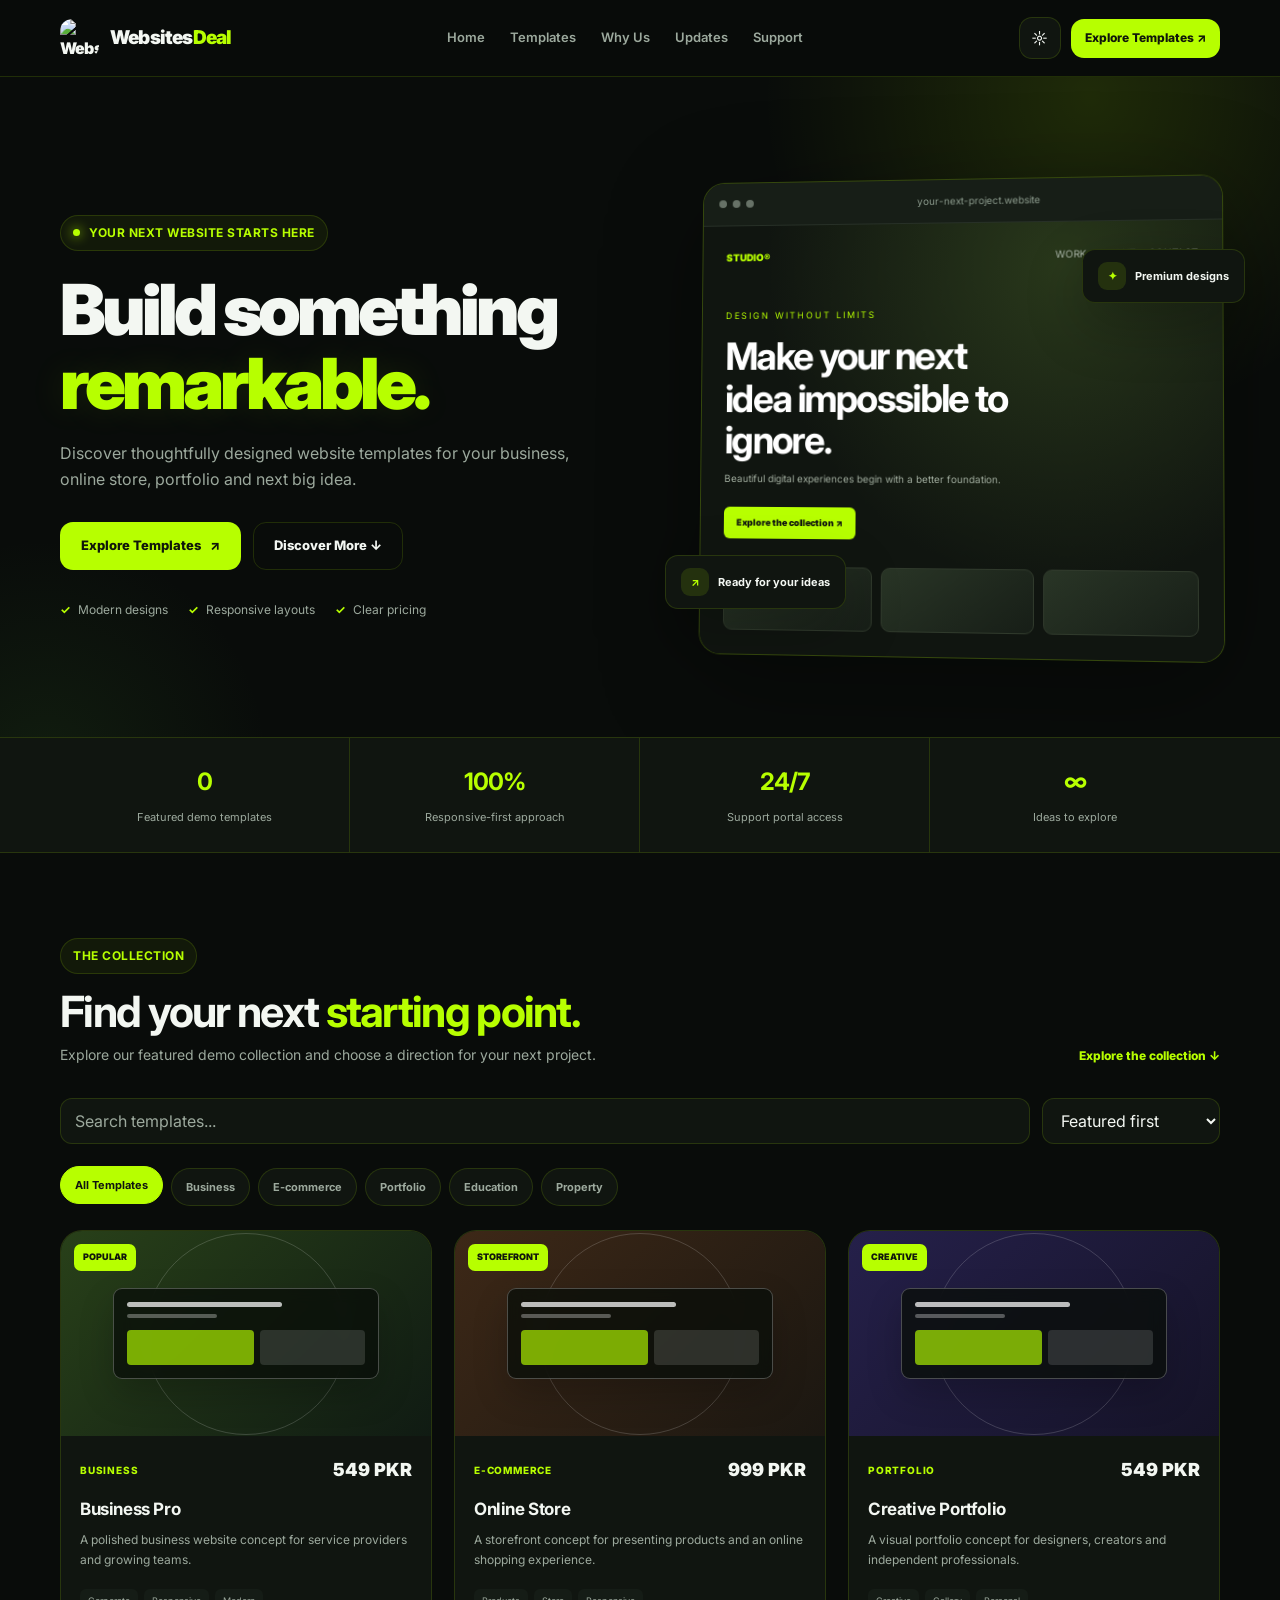
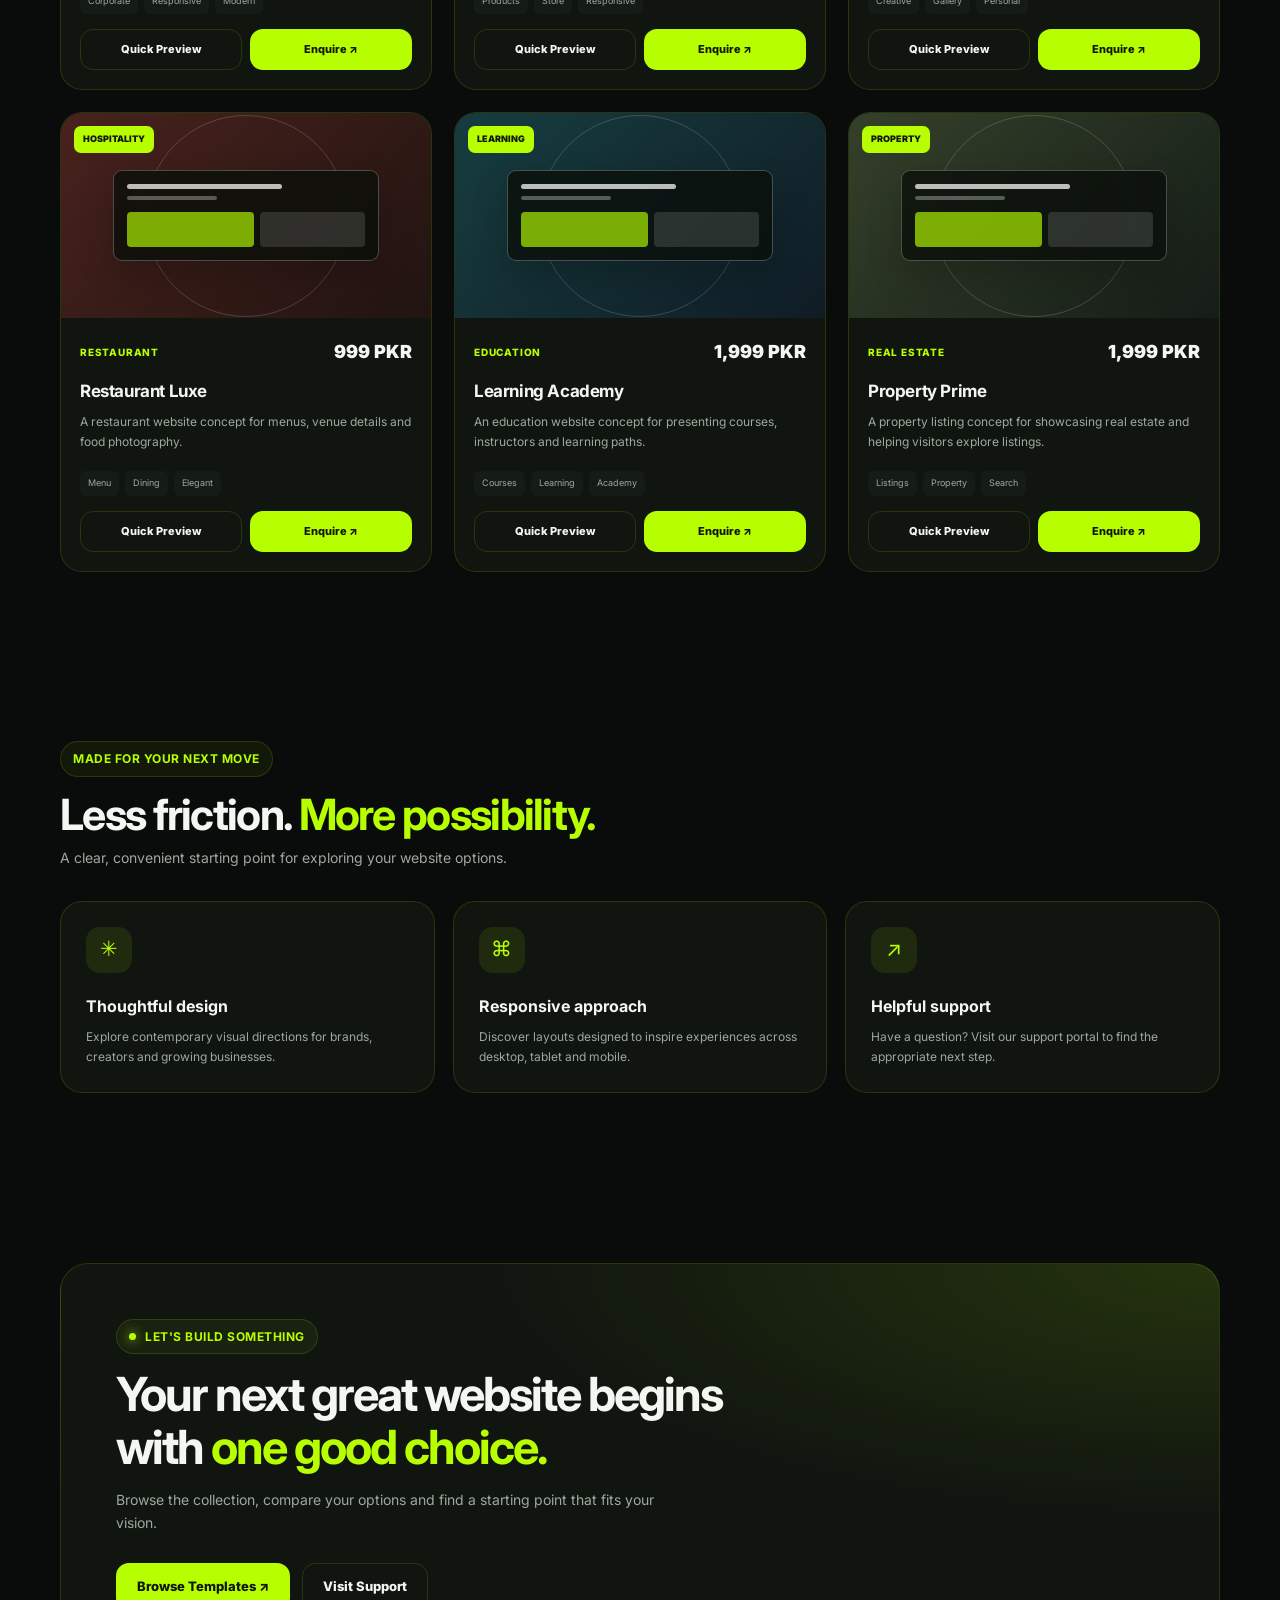
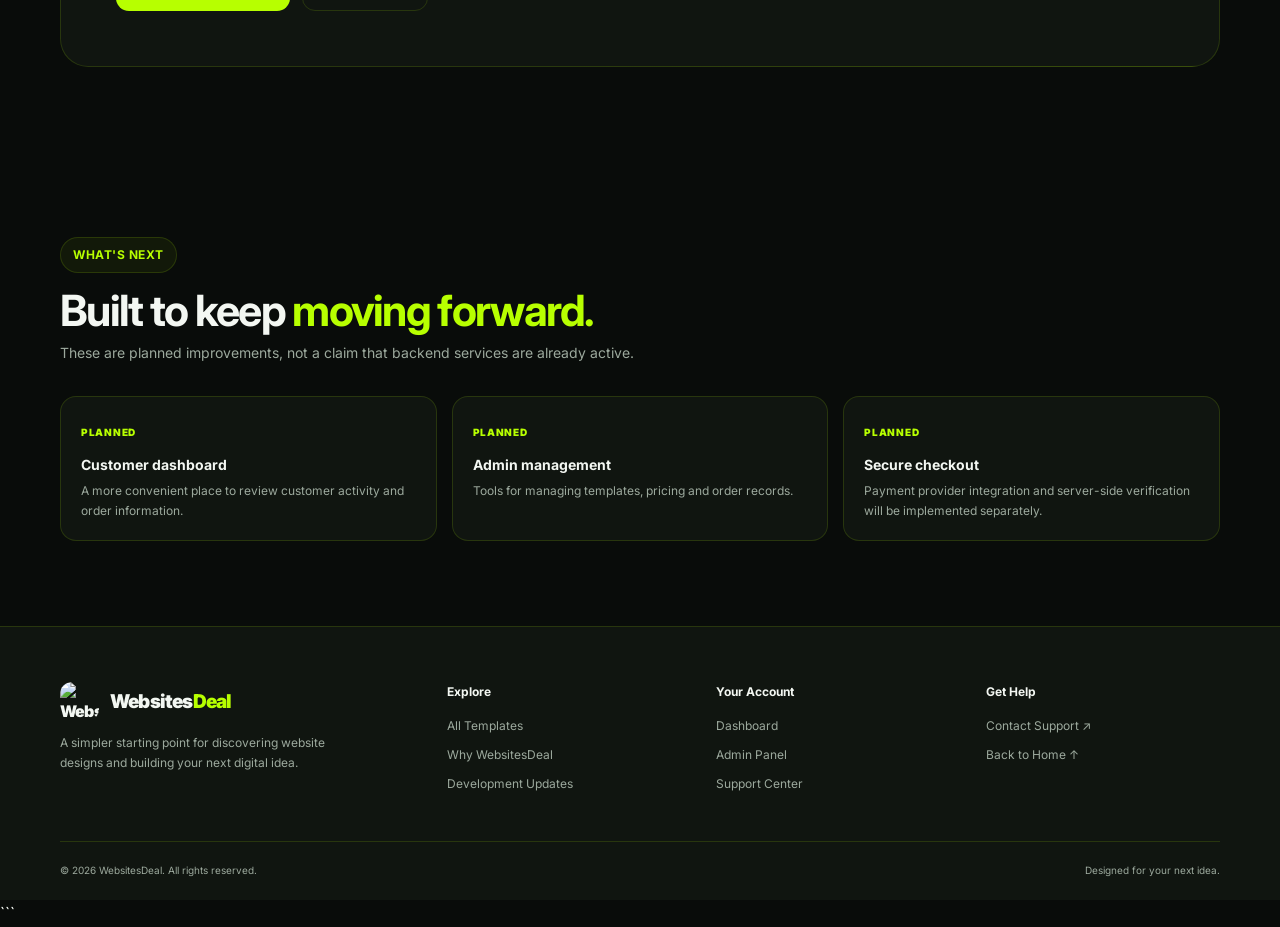
==== commit 8b9692b7: "Update index.html" ====
--- a/index.html
+++ b/index.html
@@ -1,4 +1,3 @@
-```html
 <!DOCTYPE html>
 <html lang="en">
 <head>
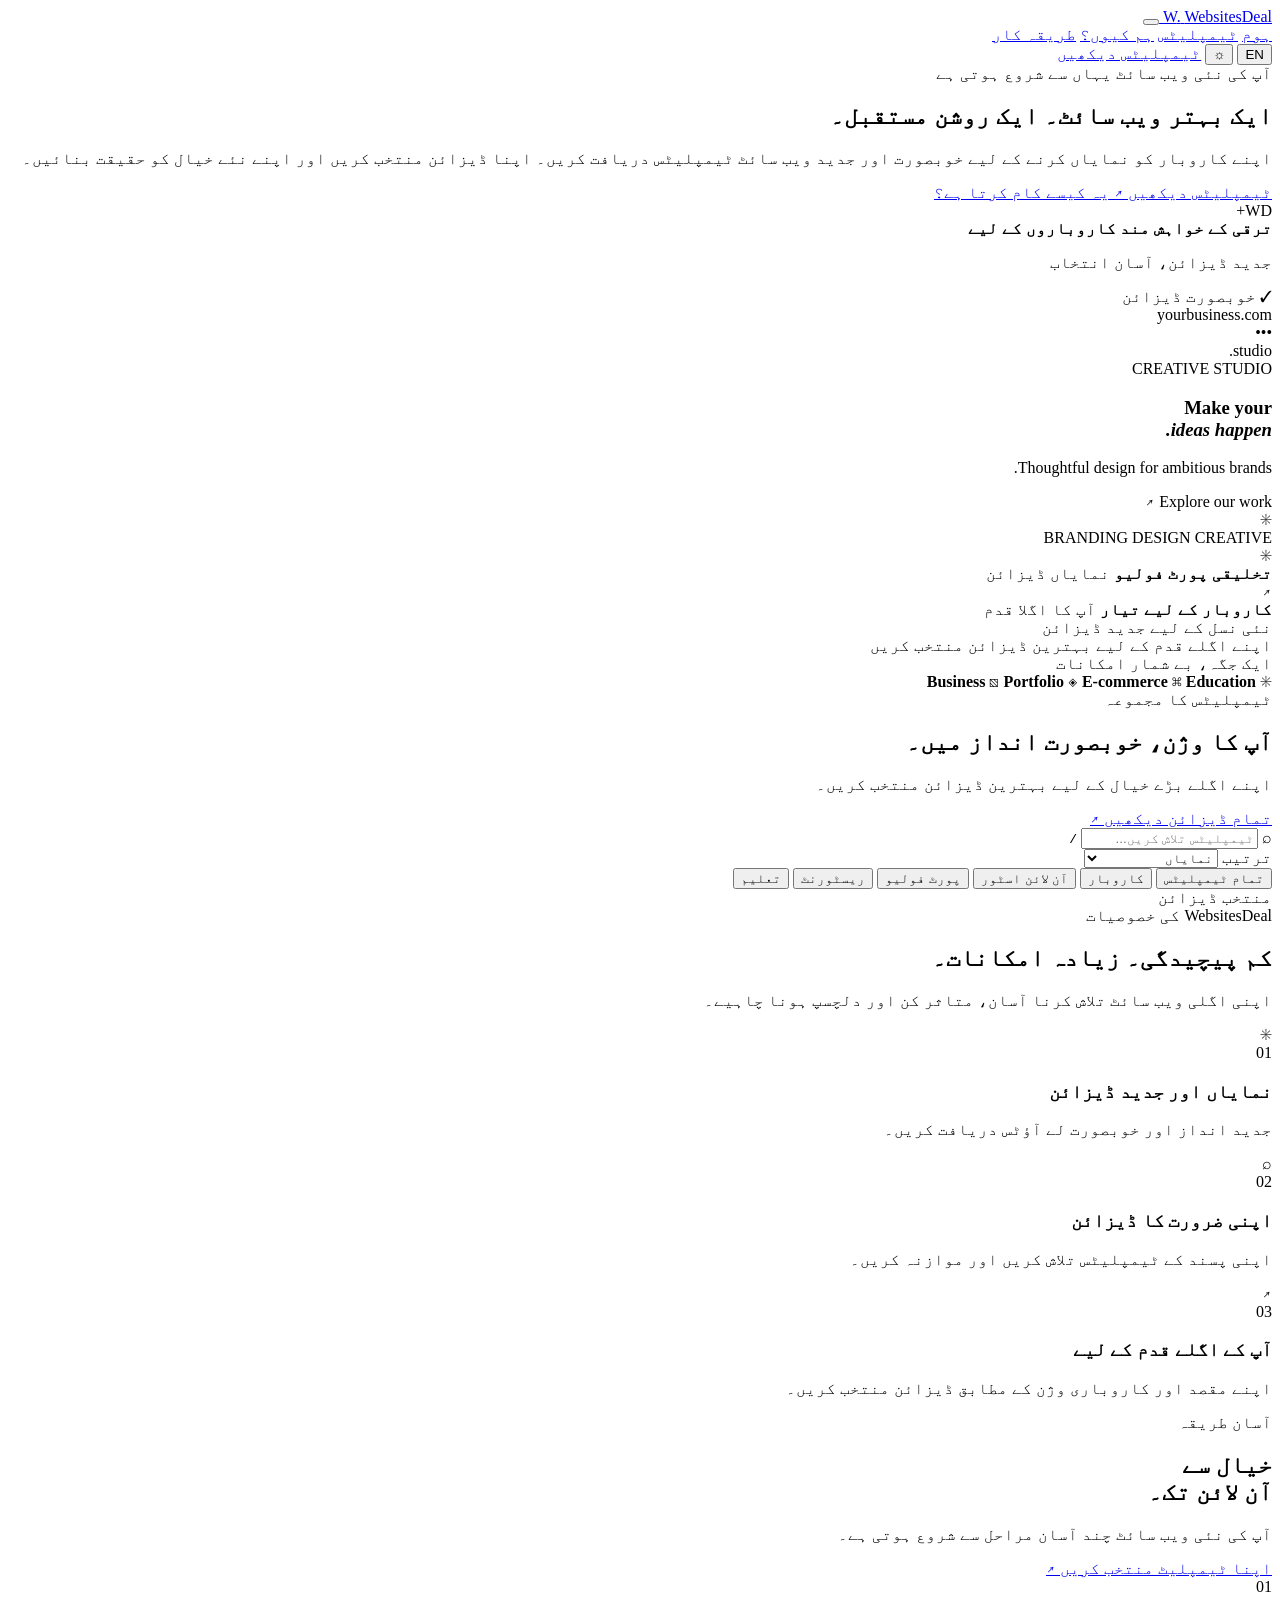
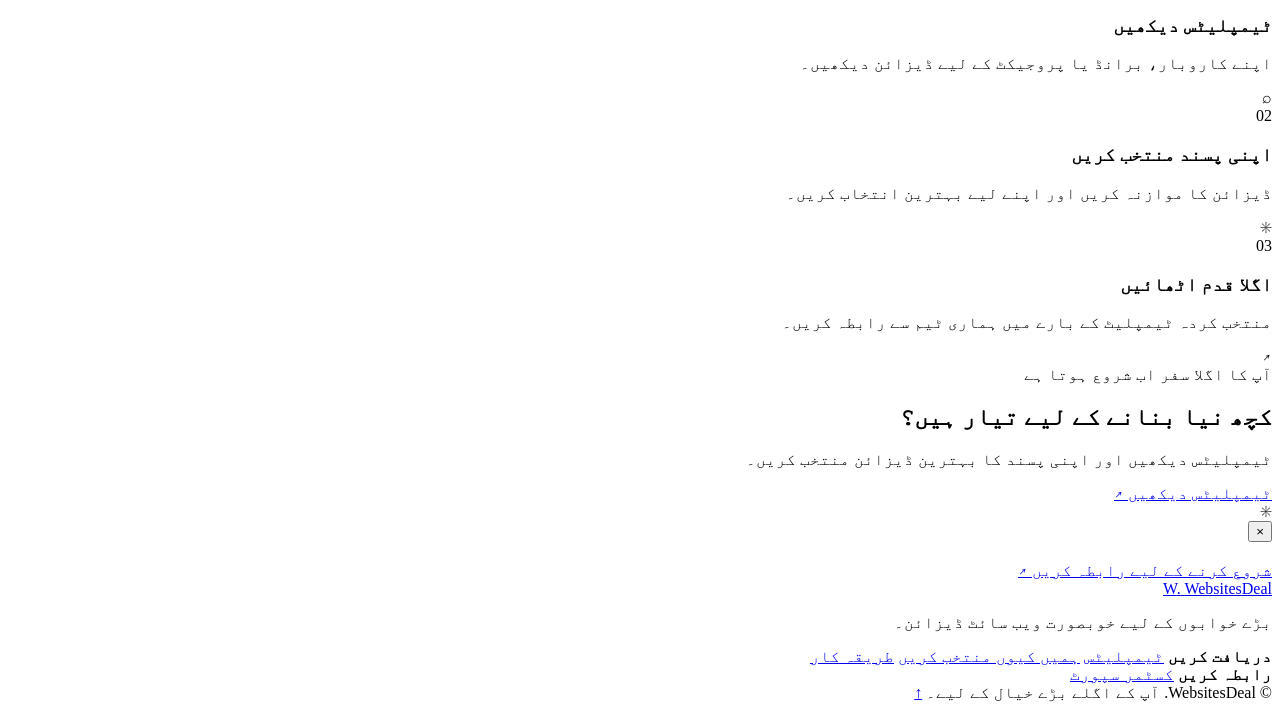
==== commit 76bfce48: "Update index.html" ====
--- a/index.html
+++ b/index.html
@@ -1,939 +1,552 @@
 <!DOCTYPE html>
-<html lang="en">
+<html lang="ur" dir="rtl">
 <head>
-<meta charset="UTF-8">
-<meta name="viewport" content="width=device-width, initial-scale=1.0">
-<meta name="theme-color" content="#090c0a">
-<meta name="description" content="Discover premium website templates for businesses, portfolios, online stores and more at WebsitesDeal.">
-<title>WebsitesDeal — Premium Website Templates</title>
-
-<link rel="icon" href="https://raw.githubusercontent.com/yourdocuments/assets/main/wd1.jpg">
-<link rel="preconnect" href="https://fonts.googleapis.com">
-<link rel="preconnect" href="https://fonts.gstatic.com" crossorigin>
-<link href="https://fonts.googleapis.com/css2?family=Inter:wght@400;500;600;700;800;900&display=swap" rel="stylesheet">
-
-<style>
-:root {
-  --bg: #090c0a;
-  --surface: #101510;
-  --surface-2: #151c16;
-  --text: #f3f7f2;
-  --muted: #9ca99d;
-  --accent: #b7ff00;
-  --border: rgba(183,255,0,.14);
-  --radius: 22px;
-  --shadow: 0 20px 60px rgba(0,0,0,.24);
-  --transition: 280ms cubic-bezier(.2,.8,.2,1);
-}
-* { box-sizing: border-box; }
-html { scroll-behavior: smooth; scroll-padding-top: 90px; }
-body {
-  margin: 0;
-  background: var(--bg);
-  color: var(--text);
-  font-family: Inter, sans-serif;
-  line-height: 1.65;
-  overflow-x: hidden;
-}
-body.light {
-  --bg: #f5f8f2;
-  --surface: #fff;
-  --surface-2: #edf3e9;
-  --text: #142016;
-  --muted: #647064;
-  --border: rgba(65,110,20,.17);
-  --shadow: 0 20px 60px rgba(25,50,20,.08);
-}
-a { color: inherit; text-decoration: none; }
-button, input, select { font: inherit; }
-button { cursor: pointer; }
-button:focus-visible, a:focus-visible, input:focus-visible, select:focus-visible {
-  outline: 2px solid var(--accent);
-  outline-offset: 4px;
-}
-.container { width: min(1160px, calc(100% - 40px)); margin-inline: auto; }
-.accent { color: var(--accent); }
-.muted { color: var(--muted); }
-.eyebrow {
-  display: inline-flex;
-  align-items: center;
-  gap: 9px;
-  padding: 7px 12px;
-  border: 1px solid var(--border);
-  border-radius: 100px;
-  color: var(--accent);
-  background: rgba(183,255,0,.055);
-  font-size: 12px;
-  font-weight: 700;
-  letter-spacing: .5px;
-}
-.pulse-dot {
-  width: 7px; height: 7px; border-radius: 50%;
-  background: var(--accent);
-  box-shadow: 0 0 12px var(--accent);
-  animation: pulse 2s infinite;
-}
-@keyframes pulse {
-  0%,100% { opacity: 1; transform: scale(1); }
-  50% { opacity: .55; transform: scale(.72); }
-}
-@keyframes float {
-  0%,100% { transform: translateY(0); }
-  50% { transform: translateY(-12px); }
-}
-@keyframes glow {
-  0%,100% { opacity: .35; }
-  50% { opacity: .7; }
-}
-@keyframes spin { to { transform: rotate(360deg); } }
-
-/* Scroll progress */
-#scrollProgress {
-  position: fixed; z-index: 2000; top: 0; left: 0;
-  height: 3px; width: 0;
-  background: var(--accent);
-  box-shadow: 0 0 12px rgba(183,255,0,.65);
-}
-
-/* Navigation */
-header {
-  position: sticky; top: 0; z-index: 1000;
-  background: color-mix(in srgb, var(--bg) 88%, transparent);
-  backdrop-filter: blur(18px);
-  border-bottom: 1px solid var(--border);
-}
-.nav {
-  min-height: 76px;
-  display: flex; align-items: center; justify-content: space-between; gap: 22px;
-}
-.brand { display: flex; align-items: center; gap: 11px; font-weight: 900; letter-spacing: -.8px; }
-.brand img { width: 39px; height: 39px; object-fit: cover; border-radius: 12px; }
-.brand-name { font-size: 19px; }
-.nav-links { display: flex; align-items: center; gap: 25px; }
-.nav-links a { color: var(--muted); font-size: 13px; font-weight: 600; transition: color var(--transition); }
-.nav-links a:hover { color: var(--accent); }
-.nav-actions { display: flex; align-items: center; gap: 10px; }
-.icon-btn, .menu-toggle {
-  display: grid; place-items: center;
-  width: 42px; height: 42px;
-  border: 1px solid var(--border); border-radius: 13px;
-  background: var(--surface); color: var(--text);
-  transition: transform var(--transition), border-color var(--transition);
-}
-.icon-btn:hover, .menu-toggle:hover { transform: translateY(-2px); border-color: var(--accent); }
-.menu-toggle { display: none; font-size: 21px; }
-
-/* Buttons */
-.btn {
-  position: relative; isolation: isolate; overflow: hidden;
-  display: inline-flex; justify-content: center; align-items: center; gap: 9px;
-  min-height: 48px; padding: 0 20px;
-  border: 1px solid transparent; border-radius: 13px;
-  background: var(--accent); color: #10170a;
-  font-size: 13px; font-weight: 800;
-  transition: transform var(--transition), box-shadow var(--transition), background var(--transition);
-}
-.btn::before {
-  content: ""; position: absolute; inset: 0; z-index: -1;
-  background: linear-gradient(110deg, transparent 20%, rgba(255,255,255,.35), transparent 75%);
-  transform: translateX(-120%);
-  transition: transform 650ms ease;
-}
-.btn:hover::before { transform: translateX(120%); }
-.btn:hover { transform: translateY(-3px); box-shadow: 0 9px 28px rgba(183,255,0,.17); }
-.btn:active { transform: scale(.97); }
-.btn-outline { background: transparent; color: var(--text); border-color: var(--border); }
-.btn-outline:hover { border-color: var(--accent); color: var(--accent); box-shadow: none; }
-.btn-small { min-height: 39px; padding-inline: 13px; font-size: 12px; }
-
-/* Hero */
-.hero {
-  position: relative; isolation: isolate; overflow: hidden;
-  padding: 100px 0 80px;
-}
-.hero::before {
-  content: ""; position: absolute; z-index: -2;
-  width: 680px; height: 680px; border-radius: 50%;
-  top: -320px; right: -150px;
-  background: radial-gradient(circle, rgba(183,255,0,.13), transparent 68%);
-  animation: glow 6s ease-in-out infinite;
-}
-.hero::after {
-  content: ""; position: absolute; z-index: -2;
-  width: 450px; height: 450px; border-radius: 50%;
-  bottom: -250px; left: -180px;
-  background: radial-gradient(circle, rgba(71,145,50,.12), transparent 70%);
-}
-.hero-grid { display: grid; grid-template-columns: 1.05fr .95fr; gap: 55px; align-items: center; }
-.hero-copy { animation: enterUp .85s both; }
-@keyframes enterUp {
-  from { opacity: 0; transform: translateY(25px); }
-  to { opacity: 1; transform: translateY(0); }
-}
-.hero h1 {
-  margin: 22px 0 18px;
-  max-width: 720px;
-  font-size: clamp(42px, 5.5vw, 72px);
-  line-height: 1.06; letter-spacing: -4px; font-weight: 900;
-}
-.hero h1 .accent { text-shadow: 0 0 35px rgba(183,255,0,.1); }
-.hero-copy > p { max-width: 520px; color: var(--muted); font-size: 16px; }
-.hero-actions { display: flex; gap: 12px; flex-wrap: wrap; margin-top: 29px; }
-.hero-proof { display: flex; gap: 20px; flex-wrap: wrap; margin-top: 30px; font-size: 12px; color: var(--muted); }
-.hero-proof span { display: flex; gap: 7px; align-items: center; }
-.hero-proof b { color: var(--accent); }
-.hero-visual { position: relative; animation: enterUp 1s .12s both; }
-.preview-window {
-  position: relative; overflow: hidden;
-  border: 1px solid rgba(183,255,0,.22); border-radius: 22px;
-  background: #101510; box-shadow: 0 25px 100px rgba(0,0,0,.35);
-  transform: perspective(1200px) rotateY(-5deg) rotateX(2deg);
-  transition: transform 500ms ease, box-shadow 500ms ease;
-}
-.preview-window:hover { transform: perspective(1200px) rotateY(0) rotateX(0) translateY(-5px); box-shadow: 0 35px 110px rgba(0,0,0,.4); }
-.window-top { display: flex; align-items: center; gap: 6px; padding: 13px 16px; background: #171e17; border-bottom: 1px solid #273027; }
-.window-dot { width: 8px; height: 8px; border-radius: 50%; background: #677267; }
-.window-url { margin: 0 auto; color: #8c9b8d; font-size: 10px; }
-.mock-site { padding: 24px; min-height: 320px; background: radial-gradient(ellipse at 70% 10%, #29381b, #101510 58%); }
-.mock-nav { display: flex; align-items: center; justify-content: space-between; font-size: 10px; color: #aab5a8; }
-.mock-logo { color: #b7ff00; font-weight: 900; }
-.mock-hero { margin-top: 36px; }
-.mock-hero small { color: #b7ff00; font-size: 9px; letter-spacing: 2px; }
-.mock-hero h3 { max-width: 300px; margin: 10px 0; color: #fff; font-size: clamp(25px, 3vw, 39px); line-height: 1.1; letter-spacing: -1.7px; }
-.mock-hero p { color: #a0ac9e; font-size: 10px; }
-.mock-cta { display: inline-block; margin-top: 10px; padding: 9px 13px; border-radius: 6px; background: #b7ff00; color: #101510; font-size: 9px; font-weight: 900; }
-.mock-cards { display: grid; grid-template-columns: repeat(3,1fr); gap: 9px; margin-top: 28px; }
-.mock-card { height: 64px; border: 1px solid #303a2c; border-radius: 9px; background: linear-gradient(145deg,#293526,#171e17); }
-.float-tag {
-  position: absolute; display: flex; align-items: center; gap: 9px;
-  padding: 12px 15px; border: 1px solid var(--border); border-radius: 13px;
-  background: var(--surface); box-shadow: var(--shadow);
-  font-size: 11px; font-weight: 700; animation: float 5s ease-in-out infinite;
-}
-.float-tag span { display: grid; place-items: center; width: 28px; height: 28px; border-radius: 9px; background: rgba(183,255,0,.12); color: var(--accent); }
-.float-tag.one { top: 15%; right: -25px; }
-.float-tag.two { bottom: 10%; left: -30px; animation-delay: -2.5s; }
-
-/* Trust strip */
-.trust-strip { border-block: 1px solid var(--border); background: var(--surface); }
-.trust-inner { display: grid; grid-template-columns: repeat(4,1fr); }
-.trust-item { padding: 24px 12px; text-align: center; border-right: 1px solid var(--border); }
-.trust-item:last-child { border-right: 0; }
-.trust-item strong { display: block; color: var(--accent); font-size: 24px; letter-spacing: -1px; }
-.trust-item span { color: var(--muted); font-size: 11px; }
-
-/* Sections */
-section.content-section { padding: 85px 0; }
-.section-head { display: flex; justify-content: space-between; align-items: end; gap: 24px; margin-bottom: 32px; }
-.section-head h2 { margin: 13px 0 7px; font-size: clamp(29px,4vw,43px); line-height: 1.13; letter-spacing: -1.7px; }
-.section-head p { margin: 0; color: var(--muted); font-size: 14px; }
-.section-head > div:first-child { max-width: 620px; }
-.text-link { color: var(--accent); font-size: 12px; font-weight: 800; white-space: nowrap; }
-.text-link:hover { text-decoration: underline; text-underline-offset: 5px; }
-
-/* Filters */
-.catalog-tools { display: flex; gap: 12px; flex-wrap: wrap; margin-bottom: 24px; }
-.search-wrap { flex: 1; min-width: 210px; position: relative; }
-.search-wrap input, .catalog-tools select {
-  width: 100%; min-height: 46px; padding: 0 14px;
-  color: var(--text); background: var(--surface);
-  border: 1px solid var(--border); border-radius: 12px;
-}
-.catalog-tools select { width: auto; min-width: 160px; }
-.search-wrap input::placeholder { color: var(--muted); }
-.filters { display: flex; gap: 8px; flex-wrap: wrap; margin-bottom: 24px; }
-.filter-btn {
-  padding: 9px 14px; border: 1px solid var(--border); border-radius: 100px;
-  color: var(--muted); background: var(--surface); font-size: 11px; font-weight: 700;
-  transition: all var(--transition);
-}
-.filter-btn:hover, .filter-btn.active { background: var(--accent); border-color: var(--accent); color: #101510; transform: translateY(-2px); }
-
-/* Template cards */
-.template-grid { display: grid; grid-template-columns: repeat(3,minmax(0,1fr)); gap: 22px; }
-.template-card {
-  position: relative; overflow: hidden;
-  border: 1px solid var(--border); border-radius: var(--radius);
-  background: var(--surface);
-  transition: transform 350ms cubic-bezier(.2,.8,.2,1), border-color 350ms ease, box-shadow 350ms ease;
-  animation: cardIn .55s both;
-}
-@keyframes cardIn {
-  from { opacity: 0; transform: translateY(20px) scale(.985); }
-  to { opacity: 1; transform: translateY(0) scale(1); }
-}
-.template-card:hover {
-  transform: translateY(-8px);
-  border-color: rgba(183,255,0,.5);
-  box-shadow: 0 22px 55px rgba(0,0,0,.22), 0 0 0 1px rgba(183,255,0,.035);
-}
-.template-thumb {
-  position: relative; display: grid; place-items: center;
-  min-height: 205px; overflow: hidden;
-  background: linear-gradient(135deg,var(--thumb-a),var(--thumb-b));
-}
-.template-thumb::before {
-  content: ""; position: absolute; width: 200px; height: 200px; border-radius: 50%;
-  border: 1px solid rgba(255,255,255,.17);
-  transition: transform 600ms ease;
-}
-.template-card:hover .template-thumb::before { transform: scale(1.35) rotate(25deg); }
-.template-thumb::after {
-  content: ""; position: absolute; inset: 0;
-  background: linear-gradient(120deg,transparent 25%,rgba(255,255,255,.07),transparent 70%);
-  transform: translateX(-100%); transition: transform 700ms ease;
-}
-.template-card:hover .template-thumb::after { transform: translateX(100%); }
-.thumb-window {
-  position: relative; z-index: 1; width: 72%; padding: 13px;
-  border: 1px solid rgba(255,255,255,.25); border-radius: 9px;
-  background: rgba(10,15,10,.78); backdrop-filter: blur(8px);
-  box-shadow: 0 15px 35px rgba(0,0,0,.2);
-  transition: transform 350ms ease;
-}
-.template-card:hover .thumb-window { transform: scale(1.035) translateY(-3px); }
-.thumb-line { height: 5px; width: 65%; border-radius: 5px; background: rgba(255,255,255,.72); margin-bottom: 7px; }
-.thumb-line.short { width: 38%; height: 4px; background: rgba(255,255,255,.3); }
-.thumb-blocks { display: grid; grid-template-columns: 1.2fr 1fr; gap: 6px; margin-top: 12px; }
-.thumb-block { height: 35px; border-radius: 4px; background: rgba(183,255,0,.65); }
-.thumb-block:last-child { background: rgba(255,255,255,.13); }
-.card-badge {
-  position: absolute; top: 13px; left: 13px; z-index: 2;
-  padding: 6px 9px; border-radius: 7px;
-  color: #12180c; background: var(--accent);
-  font-size: 9px; font-weight: 900; text-transform: uppercase;
-}
-.card-body { padding: 19px; }
-.card-meta { display: flex; justify-content: space-between; align-items: center; gap: 10px; }
-.card-category { color: var(--accent); font-size: 10px; font-weight: 800; text-transform: uppercase; letter-spacing: .8px; }
-.card-price { font-size: 18px; font-weight: 900; }
-.card-body h3 { margin: 10px 0 7px; font-size: 17px; letter-spacing: -.4px; }
-.card-body p { min-height: 44px; margin: 0; color: var(--muted); font-size: 12px; }
-.card-tags { display: flex; flex-wrap: wrap; gap: 6px; margin: 15px 0; }
-.card-tags span { padding: 5px 8px; border-radius: 6px; background: var(--surface-2); color: var(--muted); font-size: 9px; }
-.card-actions { display: flex; gap: 8px; }
-.card-actions .btn { flex: 1; min-height: 41px; padding: 0 9px; font-size: 11px; }
-.no-results { display: none; padding: 50px 20px; text-align: center; border: 1px dashed var(--border); border-radius: var(--radius); color: var(--muted); }
-
-/* Feature strip */
-.feature-grid { display: grid; grid-template-columns: repeat(3,1fr); gap: 18px; }
-.feature-card {
-  padding: 25px; border: 1px solid var(--border); border-radius: var(--radius);
-  background: var(--surface);
-  transition: transform var(--transition), border-color var(--transition);
-}
-.feature-card:hover { transform: translateY(-5px); border-color: rgba(183,255,0,.45); }
-.feature-icon { display: grid; place-items: center; width: 46px; height: 46px; margin-bottom: 20px; border-radius: 14px; background: rgba(183,255,0,.09); color: var(--accent); font-size: 21px; }
-.feature-card h3 { margin: 0 0 8px; font-size: 16px; }
-.feature-card p { margin: 0; color: var(--muted); font-size: 12px; }
-
-/* CTA */
-.cta-panel {
-  position: relative; overflow: hidden;
-  padding: 55px; border: 1px solid var(--border); border-radius: 28px;
-  background: radial-gradient(ellipse at 100% 0%,rgba(183,255,0,.13),transparent 45%),var(--surface);
-}
-.cta-panel h2 { max-width: 620px; margin: 14px 0; font-size: clamp(30px,4vw,47px); line-height: 1.12; letter-spacing: -2px; }
-.cta-panel p { max-width: 560px; color: var(--muted); font-size: 14px; }
-
-/* Updates */
-.update-list { display: grid; grid-template-columns: repeat(3,1fr); gap: 15px; }
-.update-item { padding: 20px; border: 1px solid var(--border); border-radius: 16px; background: var(--surface); }
-.update-status { color: var(--accent); font-size: 10px; font-weight: 900; letter-spacing: .7px; text-transform: uppercase; }
-.update-item h3 { margin: 9px 0 5px; font-size: 14px; }
-.update-item p { margin: 0; color: var(--muted); font-size: 12px; }
-
-/* Footer */
-footer { padding: 55px 0 22px; border-top: 1px solid var(--border); background: var(--surface); }
-.footer-grid { display: grid; grid-template-columns: 1.5fr 1fr 1fr 1fr; gap: 35px; }
-.footer-brand p { max-width: 290px; color: var(--muted); font-size: 12px; }
-.footer-col h4 { margin: 0 0 14px; font-size: 12px; }
-.footer-col a { display: block; width: fit-content; margin: 9px 0; color: var(--muted); font-size: 12px; transition: color var(--transition), transform var(--transition); }
-.footer-col a:hover { color: var(--accent); transform: translateX(3px); }
-.footer-bottom { display: flex; justify-content: space-between; gap: 20px; margin-top: 38px; padding-top: 20px; border-top: 1px solid var(--border); color: var(--muted); font-size: 10px; }
-
-/* Preview modal */
-.modal {
-  position: fixed; inset: 0; z-index: 3000;
-  display: none; align-items: center; justify-content: center;
-  padding: 20px; background: rgba(0,0,0,.75); backdrop-filter: blur(10px);
-}
-.modal.open { display: flex; animation: modalFade .2s ease both; }
-@keyframes modalFade { from { opacity: 0; } to { opacity: 1; } }
-.modal-box {
-  width: min(500px,100%); max-height: 85vh; overflow: auto;
-  padding: 28px; border: 1px solid var(--border); border-radius: 22px;
-  background: var(--surface); animation: modalIn .3s cubic-bezier(.2,.8,.2,1) both;
-}
-@keyframes modalIn { from { opacity: 0; transform: translateY(15px) scale(.97); } to { opacity: 1; transform: translateY(0) scale(1); } }
-.modal-head { display: flex; justify-content: space-between; gap: 20px; align-items: start; }
-.modal-head h3 { margin: 0; font-size: 22px; }
-.modal-close { border: 0; background: transparent; color: var(--text); font-size: 25px; }
-.modal-box p { color: var(--muted); font-size: 13px; }
-.modal-box .btn { margin-top: 10px; }
-
-/* Back to top */
-#backTop {
-  position: fixed; z-index: 900; right: 22px; bottom: 22px;
-  width: 44px; height: 44px; border: 1px solid var(--border);
-  border-radius: 14px; background: var(--surface); color: var(--accent);
-  font-size: 18px; box-shadow: var(--shadow);
-  opacity: 0; pointer-events: none; transform: translateY(10px);
-  transition: all var(--transition);
-}
-#backTop.visible { opacity: 1; pointer-events: auto; transform: translateY(0); }
-#backTop:hover { transform: translateY(-4px); border-color: var(--accent); }
-
-/* Reveal animation */
-.js-ready .reveal { opacity: 0; transform: translateY(24px); transition: opacity .7s ease, transform .7s cubic-bezier(.2,.8,.2,1); }
-.js-ready .reveal.in-view { opacity: 1; transform: translateY(0); }
-.js-ready .reveal-left { opacity: 0; transform: translateX(-24px); transition: opacity .7s ease, transform .7s ease; }
-.js-ready .reveal-left.in-view { opacity: 1; transform: translateX(0); }
-.js-ready .reveal-right { opacity: 0; transform: translateX(24px); transition: opacity .7s ease, transform .7s ease; }
-.js-ready .reveal-right.in-view { opacity: 1; transform: translateX(0); }
-
-@media (max-width: 900px) {
-  .nav-links { gap: 14px; }
-  .nav-links a { font-size: 12px; }
-  .hero { padding-top: 75px; }
-  .hero-grid { grid-template-columns: 1fr; gap: 55px; }
-  .hero-copy { max-width: 700px; }
-  .hero-visual { width: min(620px,90%); margin: auto; }
-  .template-grid { grid-template-columns: repeat(2,minmax(0,1fr)); }
-  .footer-grid { grid-template-columns: repeat(2,1fr); }
-}
-@media (max-width: 640px) {
-  .container { width: min(100% - 28px,1160px); }
-  .nav { min-height: 67px; }
-  .brand-name { font-size: 16px; }
-  .brand img { width: 34px; height: 34px; }
-  .menu-toggle { display: grid; }
-  .nav-links {
-    display: none; position: absolute; top: calc(100% + 1px); left: 0; right: 0;
-    padding: 18px 20px 23px; flex-direction: column; align-items: stretch; gap: 0;
-    background: var(--surface); border-bottom: 1px solid var(--border);
-  }
-  .nav-links.open { display: flex; animation: enterUp .22s ease both; }
-  .nav-links a { padding: 12px 0; font-size: 14px; }
-  .nav-actions .btn { display: none; }
-  .hero { padding: 60px 0 55px; }
-  .hero h1 { font-size: clamp(39px,11vw,58px); letter-spacing: -2.5px; }
-  .hero-copy > p { font-size: 14px; }
-  .hero-proof { gap: 12px; }
-  .float-tag { padding: 9px; font-size: 9px; }
-  .float-tag.one { right: -18px; }
-  .float-tag.two { left: -18px; }
-  .mock-site { padding: 17px; min-height: 270px; }
-  .mock-hero { margin-top: 26px; }
-  .mock-cards { margin-top: 19px; }
-  .trust-inner { grid-template-columns: repeat(2,1fr); }
-  .trust-item:nth-child(2) { border-right: 0; }
-  .trust-item:nth-child(-n+2) { border-bottom: 1px solid var(--border); }
-  section.content-section { padding: 62px 0; }
-  .section-head { align-items: start; flex-direction: column; gap: 13px; }
-  .template-grid { grid-template-columns: 1fr; gap: 16px; }
-  .template-thumb { min-height: 215px; }
-  .feature-grid, .update-list { grid-template-columns: 1fr; }
-  .cta-panel { padding: 30px 22px; }
-  .footer-grid { grid-template-columns: repeat(2,minmax(0,1fr)); gap: 28px 18px; }
-  .footer-brand { grid-column: 1 / -1; }
-  .footer-bottom { flex-direction: column; gap: 7px; }
-  .catalog-tools select { flex: 1; min-width: 130px; }
-}
-@media (prefers-reduced-motion: reduce) {
-  *, *::before, *::after {
-    scroll-behavior: auto !important;
-    animation-duration: .01ms !important;
-    animation-iteration-count: 1 !important;
-    transition-duration: .01ms !important;
-  }
-  .js-ready .reveal, .js-ready .reveal-left, .js-ready .reveal-right {
-    opacity: 1; transform: none;
-  }
-}
-</style>
+  <meta charset="UTF-8">
+  <meta name="viewport" content="width=device-width, initial-scale=1.0">
+
+  <title>WebsitesDeal — Premium Websites for Every Business</title>
+  <meta name="description" content="Discover premium website templates for your business, store, portfolio and more.">
+
+  <meta name="theme-color" content="#080b10">
+  <link rel="preconnect" href="https://fonts.googleapis.com">
+  <link rel="preconnect" href="https://fonts.gstatic.com" crossorigin>
+  <link href="https://fonts.googleapis.com/css2?family=Inter:wght@400;500;600;700;800;900&family=Noto+Sans+Arabic:wght@400;500;600;700;800&display=swap" rel="stylesheet">
+
+  <link rel="stylesheet" href="style.css">
+  <script src="script.js" defer></script>
 </head>
 
 <body>
-<div id="scrollProgress"></div>
-
-<header>
-  <div class="container nav">
-    <a class="brand" href="#home" aria-label="WebsitesDeal home">
-      <img src="https://raw.githubusercontent.com/yourdocuments/assets/main/wd1.jpg" alt="WebsitesDeal logo">
-      <span class="brand-name">Websites<span class="accent">Deal</span></span>
-    </a>
-
-    <nav class="nav-links" id="navLinks" aria-label="Main navigation">
-      <a href="#home">Home</a>
-      <a href="#templates">Templates</a>
-      <a href="#features">Why Us</a>
-      <a href="#updates">Updates</a>
-      <a href="https://support.websitesdeal.com" target="_blank" rel="noopener noreferrer">Support</a>
+  <div class="ambient ambient-one" aria-hidden="true"></div>
+  <div class="ambient ambient-two" aria-hidden="true"></div>
+
+  <header class="site-header" id="siteHeader">
+    <nav class="navbar container" aria-label="Main navigation">
+      <a class="brand" href="#home" aria-label="WebsitesDeal home">
+        <span class="brand-icon">W<span>.</span></span>
+        <span class="brand-name">Websites<span>Deal</span></span>
+      </a>
+
+      <button class="mobile-menu-toggle" id="menuBtn"
+        aria-label="Toggle navigation" aria-expanded="false">
+        <span></span><span></span><span></span>
+      </button>
+
+      <div class="nav-links" id="navLinks">
+        <a href="#home" data-en="Home" data-ur="ہوم">ہوم</a>
+        <a href="#templates" data-en="Templates" data-ur="ٹیمپلیٹس">ٹیمپلیٹس</a>
+        <a href="#features" data-en="Why Us" data-ur="ہم کیوں؟">ہم کیوں؟</a>
+        <a href="#process" data-en="How It Works" data-ur="طریقہ کار">طریقہ کار</a>
+      </div>
+
+      <div class="nav-actions">
+        <button class="icon-button" id="languageBtn" type="button"
+          aria-label="Change language">EN</button>
+        <button class="icon-button theme-toggle" id="themeBtn" type="button"
+          aria-label="Toggle theme">☼</button>
+        <a class="button button-small button-primary nav-cta"
+          href="#templates" data-en="Explore Templates" data-ur="ٹیمپلیٹس دیکھیں">
+          ٹیمپلیٹس دیکھیں
+        </a>
+      </div>
     </nav>
-
-    <div class="nav-actions">
-      <button class="icon-btn" id="themeToggle" aria-label="Toggle light and dark theme" title="Toggle theme">☼</button>
-      <a class="btn btn-small" href="#templates">Explore Templates ↗</a>
-      <button class="menu-toggle" id="menuToggle" aria-label="Open navigation" aria-expanded="false">☰</button>
+  </header>
+
+  <main>
+    <!-- HERO -->
+    <section class="hero section" id="home">
+      <div class="hero-grid container">
+        <div class="hero-copy reveal">
+          <div class="eyebrow">
+            <span class="status-dot"></span>
+            <span data-en="YOUR NEXT WEBSITE STARTS HERE"
+              data-ur="آپ کی نئی ویب سائٹ یہاں سے شروع ہوتی ہے">
+              آپ کی نئی ویب سائٹ یہاں سے شروع ہوتی ہے
+            </span>
+          </div>
+
+          <h1>
+            <span data-en="A better website." data-ur="ایک بہتر ویب سائٹ۔">
+              ایک بہتر ویب سائٹ۔
+            </span>
+            <span class="gradient-text"
+              data-en="A bigger future."
+              data-ur="ایک روشن مستقبل۔">
+              ایک روشن مستقبل۔
+            </span>
+          </h1>
+
+          <p class="hero-description"
+            data-en="Discover beautiful, modern website templates built to help your business stand out. Choose your design and bring your next big idea to life."
+            data-ur="اپنے کاروبار کو نمایاں کرنے کے لیے خوبصورت اور جدید ویب سائٹ ٹیمپلیٹس دریافت کریں۔ اپنا ڈیزائن منتخب کریں اور اپنے نئے خیال کو حقیقت بنائیں۔">
+            اپنے کاروبار کو نمایاں کرنے کے لیے خوبصورت اور جدید ویب سائٹ ٹیمپلیٹس دریافت کریں۔ اپنا ڈیزائن منتخب کریں اور اپنے نئے خیال کو حقیقت بنائیں۔
+          </p>
+
+          <div class="hero-actions">
+            <a class="button button-primary button-large" href="#templates">
+              <span data-en="Explore Templates" data-ur="ٹیمپلیٹس دیکھیں">
+                ٹیمپلیٹس دیکھیں
+              </span>
+              <span class="button-arrow" aria-hidden="true">↗</span>
+            </a>
+            <a class="button button-ghost button-large" href="#process"
+              data-en="How it works" data-ur="یہ کیسے کام کرتا ہے؟">
+              یہ کیسے کام کرتا ہے؟
+            </a>
+          </div>
+
+          <div class="hero-proof">
+            <div class="proof-avatars" aria-hidden="true">
+              <span>W</span><span>D</span><span>+</span>
+            </div>
+            <div>
+              <strong data-en="Built for ambitious businesses"
+                data-ur="ترقی کے خواہش مند کاروباروں کے لیے">
+                ترقی کے خواہش مند کاروباروں کے لیے
+              </strong>
+              <p data-en="Modern design. Simple choices."
+                data-ur="جدید ڈیزائن، آسان انتخاب">
+                جدید ڈیزائن، آسان انتخاب
+              </p>
+            </div>
+          </div>
+        </div>
+
+        <!-- ANIMATED WEBSITE PREVIEW -->
+        <div class="hero-visual reveal" id="heroVisual">
+          <div class="visual-orbit orbit-one"></div>
+          <div class="visual-orbit orbit-two"></div>
+
+          <div class="floating-label floating-label-top">
+            <span class="mini-check">✓</span>
+            <span data-en="Beautiful by design"
+              data-ur="خوبصورت ڈیزائن">خوبصورت ڈیزائن</span>
+          </div>
+
+          <div class="browser-window main-browser tilt-card">
+            <div class="browser-topbar">
+              <div class="browser-dots"><i></i><i></i><i></i></div>
+              <div class="browser-address">yourbusiness.com</div>
+              <span class="browser-menu">•••</span>
+            </div>
+
+            <div class="preview-site">
+              <div class="preview-nav">
+                <div class="preview-brand"><span></span> studio.</div>
+                <div class="preview-nav-lines"><i></i><i></i><i></i></div>
+              </div>
+
+              <div class="preview-content">
+                <div class="preview-copy">
+                  <span class="preview-kicker">CREATIVE STUDIO</span>
+                  <h3>Make your<br><em>ideas happen.</em></h3>
+                  <p>Thoughtful design for ambitious brands.</p>
+                  <div class="preview-cta">Explore our work ↗</div>
+                </div>
+
+                <div class="preview-art">
+                  <div class="art-shape shape-large"></div>
+                  <div class="art-shape shape-small"></div>
+                  <div class="art-sun"></div>
+                  <span class="art-star">✳</span>
+                </div>
+              </div>
+
+              <div class="preview-bottom">
+                <span>BRANDING</span>
+                <span>DESIGN</span>
+                <span>CREATIVE</span>
+              </div>
+            </div>
+          </div>
+
+          <div class="floating-card floating-card-left">
+            <div class="floating-card-icon purple-icon">✳</div>
+            <div>
+              <strong data-en="Creative Portfolio"
+                data-ur="تخلیقی پورٹ فولیو">تخلیقی پورٹ فولیو</strong>
+              <span data-en="Made to stand out"
+                data-ur="نمایاں ڈیزائن">نمایاں ڈیزائن</span>
+            </div>
+          </div>
+
+          <div class="floating-card floating-card-right">
+            <div class="floating-card-icon green-icon">↗</div>
+            <div>
+              <strong data-en="Business Ready"
+                data-ur="کاروبار کے لیے تیار">کاروبار کے لیے تیار</strong>
+              <span data-en="Your next big move"
+                data-ur="آپ کا اگلا قدم">آپ کا اگلا قدم</span>
+            </div>
+          </div>
+
+          <div class="floating-label floating-label-bottom">
+            <span class="pulse-dot"></span>
+            <span data-en="Designed for the next generation"
+              data-ur="نئی نسل کے لیے جدید ڈیزائن">
+              نئی نسل کے لیے جدید ڈیزائن
+            </span>
+          </div>
+        </div>
+      </div>
+
+      <div class="hero-bottom container">
+        <span data-en="FIND THE RIGHT DESIGN FOR YOUR NEXT MOVE"
+          data-ur="اپنے اگلے قدم کے لیے بہترین ڈیزائن منتخب کریں">
+          اپنے اگلے قدم کے لیے بہترین ڈیزائن منتخب کریں
+        </span>
+        <a href="#templates" class="scroll-cue" aria-label="Scroll to templates">
+          <span></span>
+        </a>
+      </div>
+    </section>
+
+    <!-- TRUST STRIP -->
+    <section class="trust-strip">
+      <div class="container trust-inner reveal">
+        <span data-en="ONE PLACE. MANY POSSIBILITIES."
+          data-ur="ایک جگہ، بے شمار امکانات">
+          ایک جگہ، بے شمار امکانات
+        </span>
+        <div class="trust-items">
+          <span>✳ <b>Business</b></span>
+          <span>▧ <b>Portfolio</b></span>
+          <span>◈ <b>E-commerce</b></span>
+          <span>⌘ <b>Education</b></span>
+        </div>
+      </div>
+    </section>
+
+    <!-- TEMPLATES -->
+    <section class="section templates-section" id="templates">
+      <div class="container">
+        <div class="section-heading reveal">
+          <div>
+            <div class="eyebrow">
+              <span class="status-dot"></span>
+              <span data-en="THE TEMPLATE COLLECTION"
+                data-ur="ٹیمپلیٹس کا مجموعہ">ٹیمپلیٹس کا مجموعہ</span>
+            </div>
+            <h2>
+              <span data-en="Your vision," data-ur="آپ کا وژن،">آپ کا وژن،</span>
+              <span class="gradient-text" data-en=" beautifully built."
+                data-ur=" خوبصورت انداز میں۔"> خوبصورت انداز میں۔</span>
+            </h2>
+            <p data-en="Explore designs made for your next big idea."
+              data-ur="اپنے اگلے بڑے خیال کے لیے بہترین ڈیزائن منتخب کریں۔">
+              اپنے اگلے بڑے خیال کے لیے بہترین ڈیزائن منتخب کریں۔
+            </p>
+          </div>
+          <a href="#templates" class="text-link">
+            <span data-en="Discover all designs"
+              data-ur="تمام ڈیزائن دیکھیں">تمام ڈیزائن دیکھیں</span>
+            <span aria-hidden="true">↗</span>
+          </a>
+        </div>
+
+        <div class="template-toolbar reveal">
+          <label class="search-box">
+            <span aria-hidden="true">⌕</span>
+            <input id="searchInput" type="search"
+              placeholder="ٹیمپلیٹس تلاش کریں..."
+              aria-label="Search templates">
+            <kbd>/</kbd>
+          </label>
+
+          <div class="toolbar-right">
+            <label class="sort-label" for="sortSelect"
+              data-en="Sort by" data-ur="ترتیب">ترتیب</label>
+            <select id="sortSelect" aria-label="Sort templates">
+              <option value="featured" data-en="Featured" data-ur="نمایاں">نمایاں</option>
+              <option value="price-low" data-en="Price: Low to High" data-ur="کم قیمت پہلے">کم قیمت پہلے</option>
+              <option value="price-high" data-en="Price: High to Low" data-ur="زیادہ قیمت پہلے">زیادہ قیمت پہلے</option>
+              <option value="name" data-en="Name" data-ur="نام">نام</option>
+            </select>
+          </div>
+        </div>
+
+        <div class="filter-row reveal" id="filterButtons">
+          <button class="filter-button active" data-category="all"
+            data-en="All Templates" data-ur="تمام ٹیمپلیٹس">تمام ٹیمپلیٹس</button>
+          <button class="filter-button" data-category="business"
+            data-en="Business" data-ur="کاروبار">کاروبار</button>
+          <button class="filter-button" data-category="store"
+            data-en="Online Store" data-ur="آن لائن اسٹور">آن لائن اسٹور</button>
+          <button class="filter-button" data-category="portfolio"
+            data-en="Portfolio" data-ur="پورٹ فولیو">پورٹ فولیو</button>
+          <button class="filter-button" data-category="restaurant"
+            data-en="Restaurant" data-ur="ریسٹورنٹ">ریسٹورنٹ</button>
+          <button class="filter-button" data-category="education"
+            data-en="Education" data-ur="تعلیم">تعلیم</button>
+        </div>
+
+        <div class="template-count-row">
+          <span id="resultCount" aria-live="polite"></span>
+          <span class="live-indicator">
+            <span class="status-dot"></span>
+            <span data-en="Curated designs"
+              data-ur="منتخب ڈیزائن">منتخب ڈیزائن</span>
+          </span>
+        </div>
+
+        <div class="template-grid" id="templateGrid">
+          <!-- Cards are rendered by script.js -->
+        </div>
+
+        <div class="empty-state" id="emptyState" hidden>
+          <div class="empty-icon">⌕</div>
+          <h3 data-en="No templates found"
+            data-ur="کوئی ٹیمپلیٹ نہیں ملا">کوئی ٹیمپلیٹ نہیں ملا</h3>
+          <p data-en="Try another search or category."
+            data-ur="دوسری تلاش یا کیٹیگری منتخب کریں۔">
+            دوسری تلاش یا کیٹیگری منتخب کریں۔
+          </p>
+          <button class="button button-primary" id="resetFilters"
+            data-en="Reset filters" data-ur="فلٹرز ری سیٹ کریں">
+            فلٹرز ری سیٹ کریں
+          </button>
+        </div>
+      </div>
+    </section>
+
+    <!-- FEATURES -->
+    <section class="section features-section" id="features">
+      <div class="container">
+        <div class="section-heading centered-heading reveal">
+          <div class="eyebrow">
+            <span class="status-dot"></span>
+            <span data-en="THE WEBSITESDEAL DIFFERENCE"
+              data-ur="WebsitesDeal کی خصوصیات">
+              WebsitesDeal کی خصوصیات
+            </span>
+          </div>
+          <h2>
+            <span data-en="Less complexity." data-ur="کم پیچیدگی۔">کم پیچیدگی۔</span>
+            <span class="gradient-text" data-en=" More possibility."
+              data-ur=" زیادہ امکانات۔"> زیادہ امکانات۔</span>
+          </h2>
+          <p data-en="Finding your next website should feel simple, inspiring and exciting."
+            data-ur="اپنی اگلی ویب سائٹ تلاش کرنا آسان، متاثر کن اور دلچسپ ہونا چاہیے۔">
+            اپنی اگلی ویب سائٹ تلاش کرنا آسان، متاثر کن اور دلچسپ ہونا چاہیے۔
+          </p>
+        </div>
+
+        <div class="feature-grid">
+          <article class="feature-card reveal">
+            <div class="feature-icon icon-lime">✳</div>
+            <span class="feature-number">01</span>
+            <h3 data-en="Design that stands out"
+              data-ur="نمایاں اور جدید ڈیزائن">نمایاں اور جدید ڈیزائن</h3>
+            <p data-en="Explore polished layouts with a modern visual identity."
+              data-ur="جدید انداز اور خوبصورت لے آؤٹس دریافت کریں۔">
+              جدید انداز اور خوبصورت لے آؤٹس دریافت کریں۔
+            </p>
+            <div class="feature-line"></div>
+          </article>
+
+          <article class="feature-card reveal">
+            <div class="feature-icon icon-purple">⌕</div>
+            <span class="feature-number">02</span>
+            <h3 data-en="Find your perfect fit"
+              data-ur="اپنی ضرورت کا ڈیزائن">اپنی ضرورت کا ڈیزائن</h3>
+            <p data-en="Search, filter and compare templates to find your direction."
+              data-ur="اپنی پسند کے ٹیمپلیٹس تلاش کریں اور موازنہ کریں۔">
+              اپنی پسند کے ٹیمپلیٹس تلاش کریں اور موازنہ کریں۔
+            </p>
+            <div class="feature-line"></div>
+          </article>
+
+          <article class="feature-card reveal">
+            <div class="feature-icon icon-blue">↗</div>
+            <span class="feature-number">03</span>
+            <h3 data-en="Built for your next step"
+              data-ur="آپ کے اگلے قدم کے لیے">آپ کے اگلے قدم کے لیے</h3>
+            <p data-en="Choose a design that matches your goals and ambition."
+              data-ur="اپنے مقصد اور کاروباری وژن کے مطابق ڈیزائن منتخب کریں۔">
+              اپنے مقصد اور کاروباری وژن کے مطابق ڈیزائن منتخب کریں۔
+            </p>
+            <div class="feature-line"></div>
+          </article>
+        </div>
+      </div>
+    </section>
+
+    <!-- HOW IT WORKS -->
+    <section class="section process-section" id="process">
+      <div class="container process-layout">
+        <div class="process-copy reveal">
+          <div class="eyebrow">
+            <span class="status-dot"></span>
+            <span data-en="A SIMPLE PROCESS" data-ur="آسان طریقہ">
+              آسان طریقہ
+            </span>
+          </div>
+          <h2>
+            <span data-en="From idea" data-ur="خیال سے">خیال سے</span><br>
+            <span class="gradient-text" data-en="to online."
+              data-ur="آن لائن تک۔">آن لائن تک۔</span>
+          </h2>
+          <p data-en="Your next website starts with a few simple steps."
+            data-ur="آپ کی نئی ویب سائٹ چند آسان مراحل سے شروع ہوتی ہے۔">
+            آپ کی نئی ویب سائٹ چند آسان مراحل سے شروع ہوتی ہے۔
+          </p>
+          <a href="#templates" class="button button-primary button-large">
+            <span data-en="Find your template"
+              data-ur="اپنا ٹیمپلیٹ منتخب کریں">اپنا ٹیمپلیٹ منتخب کریں</span>
+            <span aria-hidden="true">↗</span>
+          </a>
+        </div>
+
+        <div class="process-steps">
+          <article class="process-step reveal">
+            <span class="step-number">01</span>
+            <div>
+              <h3 data-en="Explore the collection"
+                data-ur="ٹیمپلیٹس دیکھیں">ٹیمپلیٹس دیکھیں</h3>
+              <p data-en="Browse designs for your business, brand or project."
+                data-ur="اپنے کاروبار، برانڈ یا پروجیکٹ کے لیے ڈیزائن دیکھیں۔">
+                اپنے کاروبار، برانڈ یا پروجیکٹ کے لیے ڈیزائن دیکھیں۔
+              </p>
+            </div>
+            <span class="step-symbol">⌕</span>
+          </article>
+
+          <article class="process-step reveal">
+            <span class="step-number">02</span>
+            <div>
+              <h3 data-en="Choose your favourite"
+                data-ur="اپنی پسند منتخب کریں">اپنی پسند منتخب کریں</h3>
+              <p data-en="Compare designs and find the right fit for your goals."
+                data-ur="ڈیزائن کا موازنہ کریں اور اپنے لیے بہترین انتخاب کریں۔">
+                ڈیزائن کا موازنہ کریں اور اپنے لیے بہترین انتخاب کریں۔
+              </p>
+            </div>
+            <span class="step-symbol">✳</span>
+          </article>
+
+          <article class="process-step reveal">
+            <span class="step-number">03</span>
+            <div>
+              <h3 data-en="Take the next step"
+                data-ur="اگلا قدم اٹھائیں">اگلا قدم اٹھائیں</h3>
+              <p data-en="Contact our team to discuss the template you selected."
+                data-ur="منتخب کردہ ٹیمپلیٹ کے بارے میں ہماری ٹیم سے رابطہ کریں۔">
+                منتخب کردہ ٹیمپلیٹ کے بارے میں ہماری ٹیم سے رابطہ کریں۔
+              </p>
+            </div>
+            <span class="step-symbol">↗</span>
+          </article>
+        </div>
+      </div>
+    </section>
+
+    <!-- FINAL CTA -->
+    <section class="section final-cta-section">
+      <div class="container">
+        <div class="final-cta reveal">
+          <div class="cta-glow cta-glow-one"></div>
+          <div class="cta-glow cta-glow-two"></div>
+          <div class="cta-content">
+            <span class="cta-label">
+              <span class="status-dot"></span>
+              <span data-en="YOUR NEXT CHAPTER STARTS NOW"
+                data-ur="آپ کا اگلا سفر اب شروع ہوتا ہے">
+                آپ کا اگلا سفر اب شروع ہوتا ہے
+              </span>
+            </span>
+            <h2>
+              <span data-en="Ready to build something"
+                data-ur="کچھ نیا بنانے کے لیے">کچھ نیا بنانے کے لیے</span>
+              <span class="gradient-text" data-en=" remarkable?"
+                data-ur=" تیار ہیں؟"> تیار ہیں؟</span>
+            </h2>
+            <p data-en="Explore the collection and find a design that feels like you."
+              data-ur="ٹیمپلیٹس دیکھیں اور اپنی پسند کا بہترین ڈیزائن منتخب کریں۔">
+              ٹیمپلیٹس دیکھیں اور اپنی پسند کا بہترین ڈیزائن منتخب کریں۔
+            </p>
+            <a href="#templates" class="button button-primary button-large">
+              <span data-en="Explore Templates"
+                data-ur="ٹیمپلیٹس دیکھیں">ٹیمپلیٹس دیکھیں</span>
+              <span aria-hidden="true">↗</span>
+            </a>
+          </div>
+          <div class="cta-decoration" aria-hidden="true">
+            <span class="deco-ring ring-one"></span>
+            <span class="deco-ring ring-two"></span>
+            <span class="deco-star">✳</span>
+          </div>
+        </div>
+      </div>
+    </section>
+  </main>
+
+  <!-- PREVIEW MODAL -->
+  <div class="modal" id="previewModal" aria-hidden="true">
+    <div class="modal-backdrop" data-close-modal></div>
+    <div class="modal-dialog" role="dialog" aria-modal="true"
+      aria-labelledby="modalTitle">
+      <button class="modal-close" id="closeModal" type="button"
+        aria-label="Close preview">×</button>
+      <div class="modal-preview" id="modalPreview"></div>
+      <div class="modal-body">
+        <div class="modal-category" id="modalCategory"></div>
+        <h2 id="modalTitle"></h2>
+        <p id="modalDescription"></p>
+        <div class="modal-footer">
+          <strong id="modalPrice"></strong>
+          <a href="https://support.websitesdeal.com/"
+            class="button button-primary" id="modalContact"
+            target="_blank" rel="noopener noreferrer">
+            <span data-en="Contact to get started"
+              data-ur="شروع کرنے کے لیے رابطہ کریں">
+              شروع کرنے کے لیے رابطہ کریں
+            </span>
+            <span aria-hidden="true">↗</span>
+          </a>
+        </div>
+      </div>
     </div>
   </div>
-</header>
-
-<main>
-  <section class="hero" id="home">
-    <div class="container hero-grid">
-      <div class="hero-copy">
-        <span class="eyebrow"><span class="pulse-dot"></span> YOUR NEXT WEBSITE STARTS HERE</span>
-        <h1>Build something <span class="accent">remarkable.</span></h1>
-        <p>Discover thoughtfully designed website templates for your business, online store, portfolio and next big idea.</p>
-        <div class="hero-actions">
-          <a class="btn" href="#templates">Explore Templates <span>↗</span></a>
-          <a class="btn btn-outline" href="#features">Discover More ↓</a>
-        </div>
-        <div class="hero-proof">
-          <span><b>✓</b> Modern designs</span>
-          <span><b>✓</b> Responsive layouts</span>
-          <span><b>✓</b> Clear pricing</span>
-        </div>
-      </div>
-
-      <div class="hero-visual">
-        <div class="preview-window">
-          <div class="window-top">
-            <span class="window-dot"></span><span class="window-dot"></span><span class="window-dot"></span>
-            <span class="window-url">your-next-project.website</span>
-          </div>
-          <div class="mock-site">
-            <div class="mock-nav"><span class="mock-logo">STUDIO®</span><span>WORK　 ABOUT　 CONTACT</span></div>
-            <div class="mock-hero">
-              <small>DESIGN WITHOUT LIMITS</small>
-              <h3>Make your next idea impossible to ignore.</h3>
-              <p>Beautiful digital experiences begin with a better foundation.</p>
-              <span class="mock-cta">Explore the collection ↗</span>
-            </div>
-            <div class="mock-cards"><div class="mock-card"></div><div class="mock-card"></div><div class="mock-card"></div></div>
-          </div>
-        </div>
-        <div class="float-tag one"><span>✦</span> Premium designs</div>
-        <div class="float-tag two"><span>↗</span> Ready for your ideas</div>
-      </div>
-    </div>
-  </section>
-
-  <div class="trust-strip">
-    <div class="container trust-inner">
-      <div class="trust-item"><strong data-count="6">0</strong><span>Featured demo templates</span></div>
-      <div class="trust-item"><strong>100%</strong><span>Responsive-first approach</span></div>
-      <div class="trust-item"><strong>24/7</strong><span>Support portal access</span></div>
-      <div class="trust-item"><strong>∞</strong><span>Ideas to explore</span></div>
-    </div>
-  </div>
-
-  <section class="content-section" id="templates">
-    <div class="container">
-      <div class="section-head reveal">
-        <div>
-          <span class="eyebrow">THE COLLECTION</span>
-          <h2>Find your next <span class="accent">starting point.</span></h2>
-          <p>Explore our featured demo collection and choose a direction for your next project.</p>
-        </div>
-        <span class="text-link">Explore the collection ↓</span>
-      </div>
-
-      <div class="catalog-tools reveal">
-        <div class="search-wrap">
-          <input id="searchInput" type="search" placeholder="Search templates..." aria-label="Search templates">
-        </div>
-        <select id="sortSelect" aria-label="Sort templates">
-          <option value="featured">Featured first</option>
-          <option value="low">Price: low to high</option>
-          <option value="high">Price: high to low</option>
-          <option value="name">Name: A to Z</option>
-        </select>
-      </div>
-
-      <div class="filters reveal" id="filters">
-        <button class="filter-btn active" data-category="all">All Templates</button>
-        <button class="filter-btn" data-category="business">Business</button>
-        <button class="filter-btn" data-category="ecommerce">E-commerce</button>
-        <button class="filter-btn" data-category="portfolio">Portfolio</button>
-        <button class="filter-btn" data-category="education">Education</button>
-        <button class="filter-btn" data-category="property">Property</button>
-      </div>
-
-      <div class="template-grid" id="templateGrid" aria-live="polite"></div>
-      <div class="no-results" id="noResults">No matching templates found. Try a different search.</div>
-    </div>
-  </section>
-
-  <section class="content-section" id="features">
-    <div class="container">
-      <div class="section-head reveal">
-        <div>
-          <span class="eyebrow">MADE FOR YOUR NEXT MOVE</span>
-          <h2>Less friction. <span class="accent">More possibility.</span></h2>
-          <p>A clear, convenient starting point for exploring your website options.</p>
-        </div>
-      </div>
-
-      <div class="feature-grid">
-        <article class="feature-card reveal">
-          <div class="feature-icon">✳</div>
-          <h3>Thoughtful design</h3>
-          <p>Explore contemporary visual directions for brands, creators and growing businesses.</p>
-        </article>
-        <article class="feature-card reveal">
-          <div class="feature-icon">⌘</div>
-          <h3>Responsive approach</h3>
-          <p>Discover layouts designed to inspire experiences across desktop, tablet and mobile.</p>
-        </article>
-        <article class="feature-card reveal">
-          <div class="feature-icon">↗</div>
-          <h3>Helpful support</h3>
-          <p>Have a question? Visit our support portal to find the appropriate next step.</p>
-        </article>
-      </div>
-    </div>
-  </section>
-
-  <section class="content-section">
-    <div class="container">
-      <div class="cta-panel reveal">
-        <span class="eyebrow"><span class="pulse-dot"></span> LET'S BUILD SOMETHING</span>
-        <h2>Your next great website begins with <span class="accent">one good choice.</span></h2>
-        <p>Browse the collection, compare your options and find a starting point that fits your vision.</p>
-        <div class="hero-actions">
-          <a class="btn" href="#templates">Browse Templates ↗</a>
-          <a class="btn btn-outline" href="https://support.websitesdeal.com" target="_blank" rel="noopener noreferrer">Visit Support</a>
-        </div>
-      </div>
-    </div>
-  </section>
-
-  <section class="content-section" id="updates">
-    <div class="container">
-      <div class="section-head reveal">
-        <div>
-          <span class="eyebrow">WHAT'S NEXT</span>
-          <h2>Built to keep <span class="accent">moving forward.</span></h2>
-          <p>These are planned improvements, not a claim that backend services are already active.</p>
-        </div>
-      </div>
-      <div class="update-list">
-        <article class="update-item reveal">
-          <span class="update-status">Planned</span>
-          <h3>Customer dashboard</h3>
-          <p>A more convenient place to review customer activity and order information.</p>
-        </article>
-        <article class="update-item reveal">
-          <span class="update-status">Planned</span>
-          <h3>Admin management</h3>
-          <p>Tools for managing templates, pricing and order records.</p>
-        </article>
-        <article class="update-item reveal">
-          <span class="update-status">Planned</span>
-          <h3>Secure checkout</h3>
-          <p>Payment provider integration and server-side verification will be implemented separately.</p>
-        </article>
-      </div>
-    </div>
-  </section>
-</main>
-
-<footer>
-  <div class="container">
-    <div class="footer-grid">
+
+  <!-- TOAST -->
+  <div class="toast" id="toast" role="status" aria-live="polite"></div>
+
+  <footer class="site-footer">
+    <div class="container footer-main">
       <div class="footer-brand">
         <a class="brand" href="#home">
-          <img src="https://raw.githubusercontent.com/yourdocuments/assets/main/wd1.jpg" alt="WebsitesDeal logo">
-          <span class="brand-name">Websites<span class="accent">Deal</span></span>
+          <span class="brand-icon">W<span>.</span></span>
+          <span class="brand-name">Websites<span>Deal</span></span>
         </a>
-        <p>A simpler starting point for discovering website designs and building your next digital idea.</p>
-      </div>
-      <div class="footer-col">
-        <h4>Explore</h4>
-        <a href="#templates">All Templates</a>
-        <a href="#features">Why WebsitesDeal</a>
-        <a href="#updates">Development Updates</a>
-      </div>
-      <div class="footer-col">
-        <h4>Your Account</h4>
-        <a href="dashboard.html">Dashboard</a>
-        <a href="admin.html">Admin Panel</a>
-        <a href="https://support.websitesdeal.com" target="_blank" rel="noopener noreferrer">Support Center</a>
-      </div>
-      <div class="footer-col">
-        <h4>Get Help</h4>
-        <a href="https://support.websitesdeal.com" target="_blank" rel="noopener noreferrer">Contact Support ↗</a>
-        <a href="#home">Back to Home ↑</a>
+        <p data-en="Beautiful website designs for ambitious ideas."
+          data-ur="بڑے خوابوں کے لیے خوبصورت ویب سائٹ ڈیزائن۔">
+          بڑے خوابوں کے لیے خوبصورت ویب سائٹ ڈیزائن۔
+        </p>
+      </div>
+
+      <div class="footer-links">
+        <strong data-en="Explore" data-ur="دریافت کریں">دریافت کریں</strong>
+        <a href="#templates" data-en="Templates" data-ur="ٹیمپلیٹس">ٹیمپلیٹس</a>
+        <a href="#features" data-en="Why WebsitesDeal" data-ur="ہمیں کیوں منتخب کریں">ہمیں کیوں منتخب کریں</a>
+        <a href="#process" data-en="How It Works" data-ur="طریقہ کار">طریقہ کار</a>
+      </div>
+
+      <div class="footer-links">
+        <strong data-en="Get in touch" data-ur="رابطہ کریں">رابطہ کریں</strong>
+        <a href="https://support.websitesdeal.com/"
+          target="_blank" rel="noopener noreferrer"
+          data-en="Customer Support" data-ur="کسٹمر سپورٹ">کسٹمر سپورٹ</a>
       </div>
     </div>
-    <div class="footer-bottom">
-      <span>© <span id="year"></span> WebsitesDeal. All rights reserved.</span>
-      <span>Designed for your next idea.</span>
+
+    <div class="container footer-bottom">
+      <span>© <span id="currentYear"></span> WebsitesDeal.</span>
+      <span data-en="Designed for your next big idea."
+        data-ur="آپ کے اگلے بڑے خیال کے لیے۔">
+        آپ کے اگلے بڑے خیال کے لیے۔
+      </span>
+      <a href="#home" class="back-to-top" aria-label="Back to top">↑</a>
     </div>
-  </div>
-</footer>
-
-<div class="modal" id="previewModal" role="dialog" aria-modal="true" aria-labelledby="modalTitle">
-  <div class="modal-box">
-    <div class="modal-head">
-      <h3 id="modalTitle">Template Preview</h3>
-      <button class="modal-close" id="modalClose" aria-label="Close preview">×</button>
-    </div>
-    <p id="modalCategory" class="accent"></p>
-    <p id="modalDescription"></p>
-    <p id="modalPrice"></p>
-    <p>This is a catalog preview. Connect a real product page and checkout flow before accepting orders or payments.</p>
-    <button class="btn" id="modalDone">Got it</button>
-  </div>
-</div>
-
-<button id="backTop" aria-label="Back to top" title="Back to top">↑</button>
-
-<script>
-(() => {
-  "use strict";
-
-  document.documentElement.classList.add("js-ready");
-
-  const templates = [
-    {
-      id: 1, name: "Business Pro", category: "business",
-      label: "Business", price: 549, badge: "Popular",
-      description: "A polished business website concept for service providers and growing teams.",
-      tags: ["Corporate", "Responsive", "Modern"], a: "#284019", b: "#101b13"
-    },
-    {
-      id: 2, name: "Online Store", category: "ecommerce",
-      label: "E-commerce", price: 999, badge: "Storefront",
-      description: "A storefront concept for presenting products and an online shopping experience.",
-      tags: ["Products", "Store", "Responsive"], a: "#3d2817", b: "#1b1711"
-    },
-    {
-      id: 3, name: "Creative Portfolio", category: "portfolio",
-      label: "Portfolio", price: 549, badge: "Creative",
-      description: "A visual portfolio concept for designers, creators and independent professionals.",
-      tags: ["Creative", "Gallery", "Personal"], a: "#25204a", b: "#151327"
-    },
-    {
-      id: 4, name: "Restaurant Luxe", category: "business",
-      label: "Restaurant", price: 999, badge: "Hospitality",
-      description: "A restaurant website concept for menus, venue details and food photography.",
-      tags: ["Menu", "Dining", "Elegant"], a: "#49221d", b: "#211411"
-    },
-    {
-      id: 5, name: "Learning Academy", category: "education",
-      label: "Education", price: 1999, badge: "Learning",
-      description: "An education website concept for presenting courses, instructors and learning paths.",
-      tags: ["Courses", "Learning", "Academy"], a: "#163d40", b: "#101c25"
-    },
-    {
-      id: 6, name: "Property Prime", category: "property",
-      label: "Real Estate", price: 1999, badge: "Property",
-      description: "A property listing concept for showcasing real estate and helping visitors explore listings.",
-      tags: ["Listings", "Property", "Search"], a: "#35402a", b: "#151d17"
-    }
-  ];
-
-  const grid = document.getElementById("templateGrid");
-  const searchInput = document.getElementById("searchInput");
-  const sortSelect = document.getElementById("sortSelect");
-  const noResults = document.getElementById("noResults");
-  const filters = document.getElementById("filters");
-  const modal = document.getElementById("previewModal");
-  let activeCategory = "all";
-  let previousFocus = null;
-
-  const formatPrice = price =>
-    new Intl.NumberFormat("en-US").format(price) + " PKR";
-
-  function cardHTML(item, index) {
-    return `
-      <article class="template-card" style="--thumb-a:${item.a};--thumb-b:${item.b};animation-delay:${Math.min(index * 65, 300)}ms">
-        <div class="template-thumb">
-          <span class="card-badge">${item.badge}</span>
-          <div class="thumb-window" aria-hidden="true">
-            <div class="thumb-line"></div>
-            <div class="thumb-line short"></div>
-            <div class="thumb-blocks"><div class="thumb-block"></div><div class="thumb-block"></div></div>
-          </div>
-        </div>
-        <div class="card-body">
-          <div class="card-meta">
-            <span class="card-category">${item.label}</span>
-            <span class="card-price">${formatPrice(item.price)}</span>
-          </div>
-          <h3>${item.name}</h3>
-          <p>${item.description}</p>
-          <div class="card-tags">${item.tags.map(tag => `<span>${tag}</span>`).join("")}</div>
-          <div class="card-actions">
-            <button class="btn btn-outline preview-btn" data-id="${item.id}">Quick Preview</button>
-            <a class="btn" href="https://support.websitesdeal.com" target="_blank" rel="noopener noreferrer" aria-label="Ask about ${item.name}">Enquire ↗</a>
-          </div>
-        </div>
-      </article>`;
-  }
-
-  function renderTemplates() {
-    const term = searchInput.value.trim().toLowerCase();
-    let list = templates.filter(item => {
-      const matchesCategory = activeCategory === "all" || item.category === activeCategory;
-      const searchable = [item.name, item.label, item.description, ...item.tags].join(" ").toLowerCase();
-      return matchesCategory && searchable.includes(term);
-    });
-
-    switch (sortSelect.value) {
-      case "low": list.sort((a, b) => a.price - b.price); break;
-      case "high": list.sort((a, b) => b.price - a.price); break;
-      case "name": list.sort((a, b) => a.name.localeCompare(b.name)); break;
-    }
-
-    grid.innerHTML = list.map(cardHTML).join("");
-    noResults.style.display = list.length ? "none" : "block";
-    grid.style.display = list.length ? "grid" : "none";
-  }
-
-  filters.addEventListener("click", event => {
-    const button = event.target.closest("[data-category]");
-    if (!button) return;
-    activeCategory = button.dataset.category;
-    filters.querySelectorAll(".filter-btn").forEach(item => {
-      const selected = item === button;
-      item.classList.toggle("active", selected);
-      item.setAttribute("aria-pressed", String(selected));
-    });
-    renderTemplates();
-  });
-
-  searchInput.addEventListener("input", renderTemplates);
-  sortSelect.addEventListener("change", renderTemplates);
-
-  function openPreview(item) {
-    previousFocus = document.activeElement;
-    document.getElementById("modalTitle").textContent = item.name;
-    document.getElementById("modalCategory").textContent = item.label + " · " + item.badge;
-    document.getElementById("modalDescription").textContent = item.description;
-    document.getElementById("modalPrice").textContent = "Listed demo price: " + formatPrice(item.price);
-    modal.classList.add("open");
-    document.body.style.overflow = "hidden";
-    document.getElementById("modalClose").focus();
-  }
-
-  function closePreview() {
-    modal.classList.remove("open");
-    document.body.style.overflow = "";
-    if (previousFocus) previousFocus.focus();
-  }
-
-  grid.addEventListener("click", event => {
-    const button = event.target.closest(".preview-btn");
-    if (!button) return;
-    const item = templates.find(template => template.id === Number(button.dataset.id));
-    if (item) openPreview(item);
-  });
-
-  document.getElementById("modalClose").addEventListener("click", closePreview);
-  document.getElementById("modalDone").addEventListener("click", closePreview);
-  modal.addEventListener("click", event => {
-    if (event.target === modal) closePreview();
-  });
-  document.addEventListener("keydown", event => {
-    if (event.key === "Escape" && modal.classList.contains("open")) closePreview();
-  });
-
-  // Mobile navigation
-  const menuToggle = document.getElementById("menuToggle");
-  const navLinks = document.getElementById("navLinks");
-
-  menuToggle.addEventListener("click", () => {
-    const isOpen = navLinks.classList.toggle("open");
-    menuToggle.setAttribute("aria-expanded", String(isOpen));
-    menuToggle.setAttribute("aria-label", isOpen ? "Close navigation" : "Open navigation");
-    menuToggle.textContent = isOpen ? "×" : "☰";
-  });
-
-  navLinks.querySelectorAll("a").forEach(link => {
-    link.addEventListener("click", () => {
-      navLinks.classList.remove("open");
-      menuToggle.setAttribute("aria-expanded", "false");
-      menuToggle.setAttribute("aria-label", "Open navigation");
-      menuToggle.textContent = "☰";
-    });
-  });
-
-  // Theme toggle: persist preference when browser storage is available.
-  const themeToggle = document.getElementById("themeToggle");
-  try {
-    if (localStorage.getItem("websitesdeal-theme") === "light") {
-      document.body.classList.add("light");
-    }
-  } catch (_) {}
-
-  function updateThemeButton() {
-    const light = document.body.classList.contains("light");
-    themeToggle.textContent = light ? "☾" : "☼";
-    themeToggle.setAttribute("aria-label", light ? "Switch to dark theme" : "Switch to light theme");
-  }
-  updateThemeButton();
-
-  themeToggle.addEventListener("click", () => {
-    document.body.classList.toggle("light");
-    try {
-      localStorage.setItem("websitesdeal-theme", document.body.classList.contains("light") ? "light" : "dark");
-    } catch (_) {}
-    updateThemeButton();
-  });
-
-  // Scroll-based reveal and progress. Keep a no-JS fallback in CSS.
-  const progress = document.getElementById("scrollProgress");
-  const backTop = document.getElementById("backTop");
-  let ticking = false;
-
-  function updateScrollUI() {
-    const maxScroll = document.documentElement.scrollHeight - window.innerHeight;
-    const percent = maxScroll > 0 ? (window.scrollY / maxScroll) * 100 : 0;
-    progress.style.width = percent + "%";
-    backTop.classList.toggle("visible", window.scrollY > 500);
-    ticking = false;
-  }
-
-  window.addEventListener("scroll", () => {
-    if (!ticking) {
-      window.requestAnimationFrame(updateScrollUI);
-      ticking = true;
-    }
-  }, { passive: true });
-
-  backTop.addEventListener("click", () => {
-    window.scrollTo({ top: 0, behavior: matchMedia("(prefers-reduced-motion: reduce)").matches ? "auto" : "smooth" });
-  });
-
-  const reduceMotion = matchMedia("(prefers-reduced-motion: reduce)").matches;
-  const revealItems = document.querySelectorAll(".reveal, .reveal-left, .reveal-right");
-
-  if ("IntersectionObserver" in window && !reduceMotion) {
-    const observer = new IntersectionObserver(entries => {
-      entries.forEach(entry => {
-        if (entry.isIntersecting) {
-          entry.target.classList.add("in-view");
-          observer.unobserve(entry.target);
-        }
-      });
-    }, { threshold: 0.12, rootMargin: "0px 0px -35px 0px" });
-
-    revealItems.forEach(item => observer.observe(item));
-  } else {
-    revealItems.forEach(item => item.classList.add("in-view"));
-  }
-
-  document.getElementById("year").textContent = new Date().getFullYear();
-
-  renderTemplates();
-  updateScrollUI();
-})();
-</script>
+  </footer>
 </body>
 </html>
-```
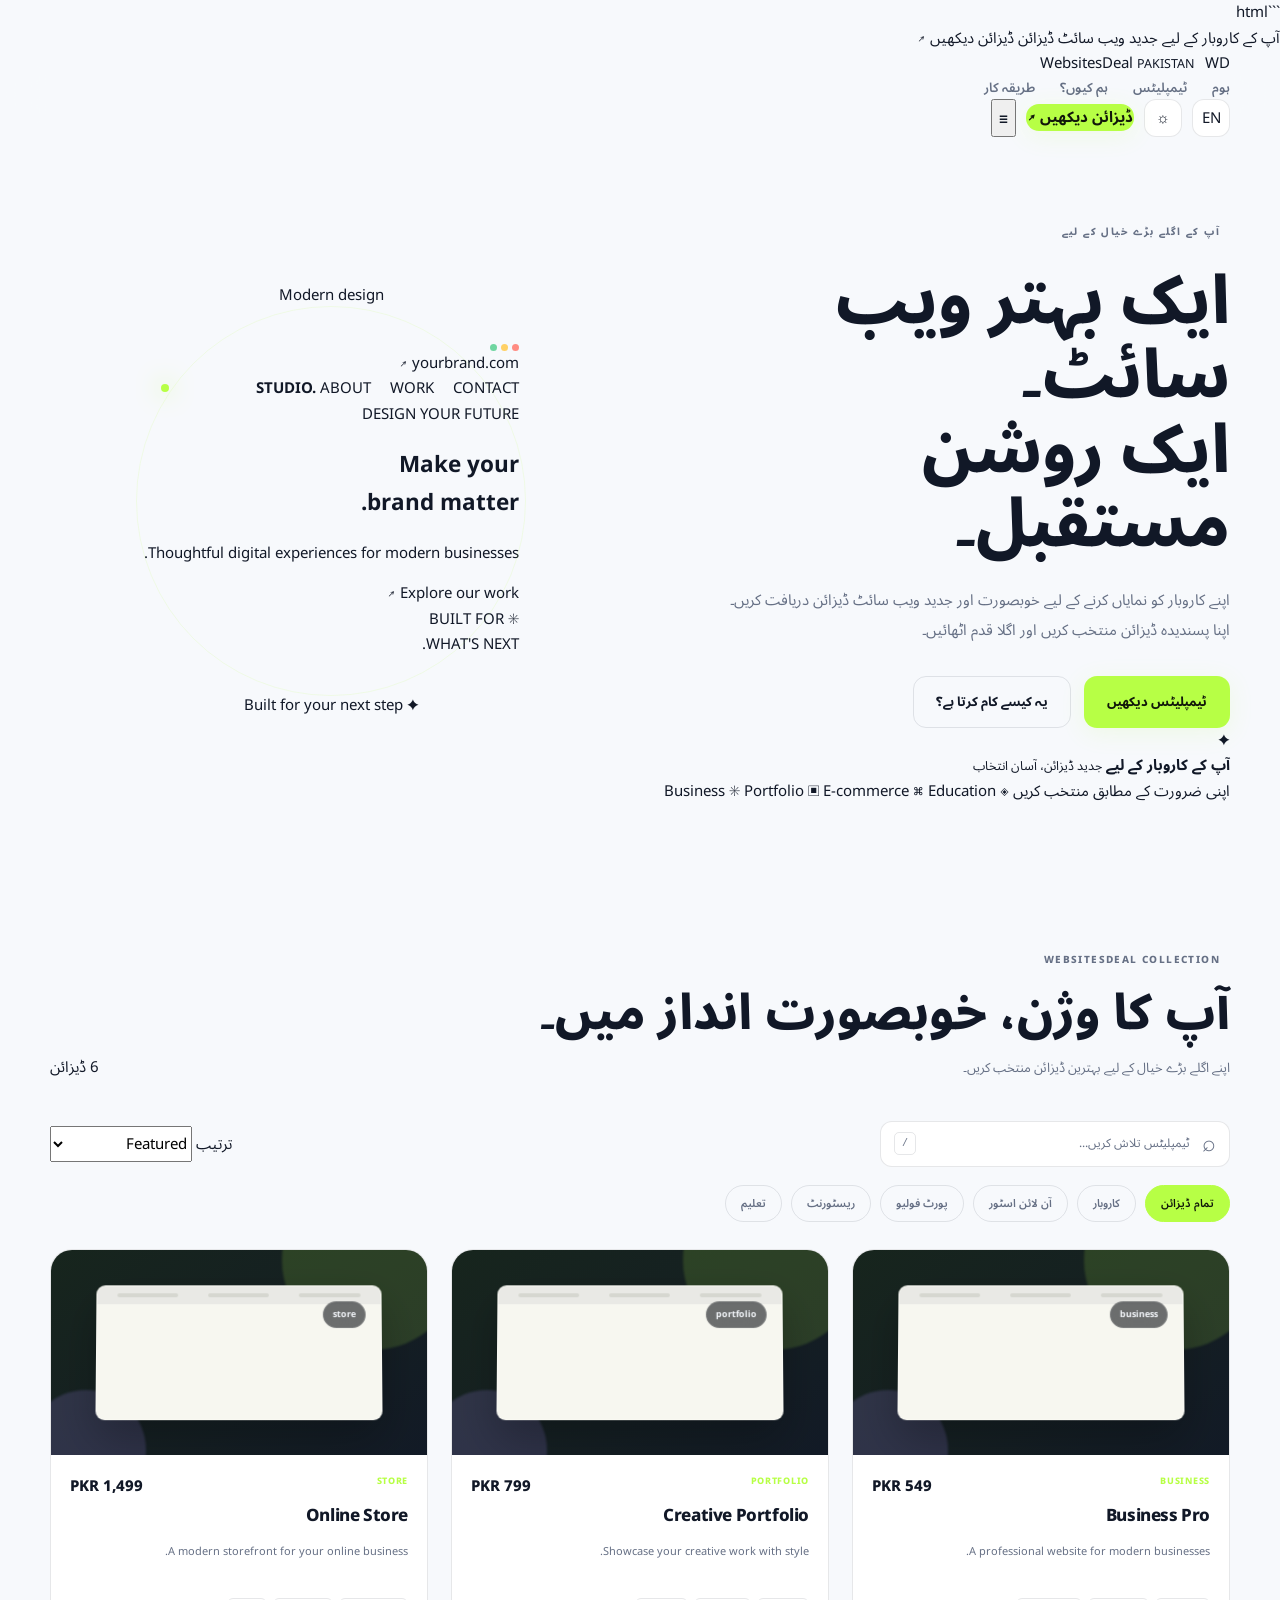
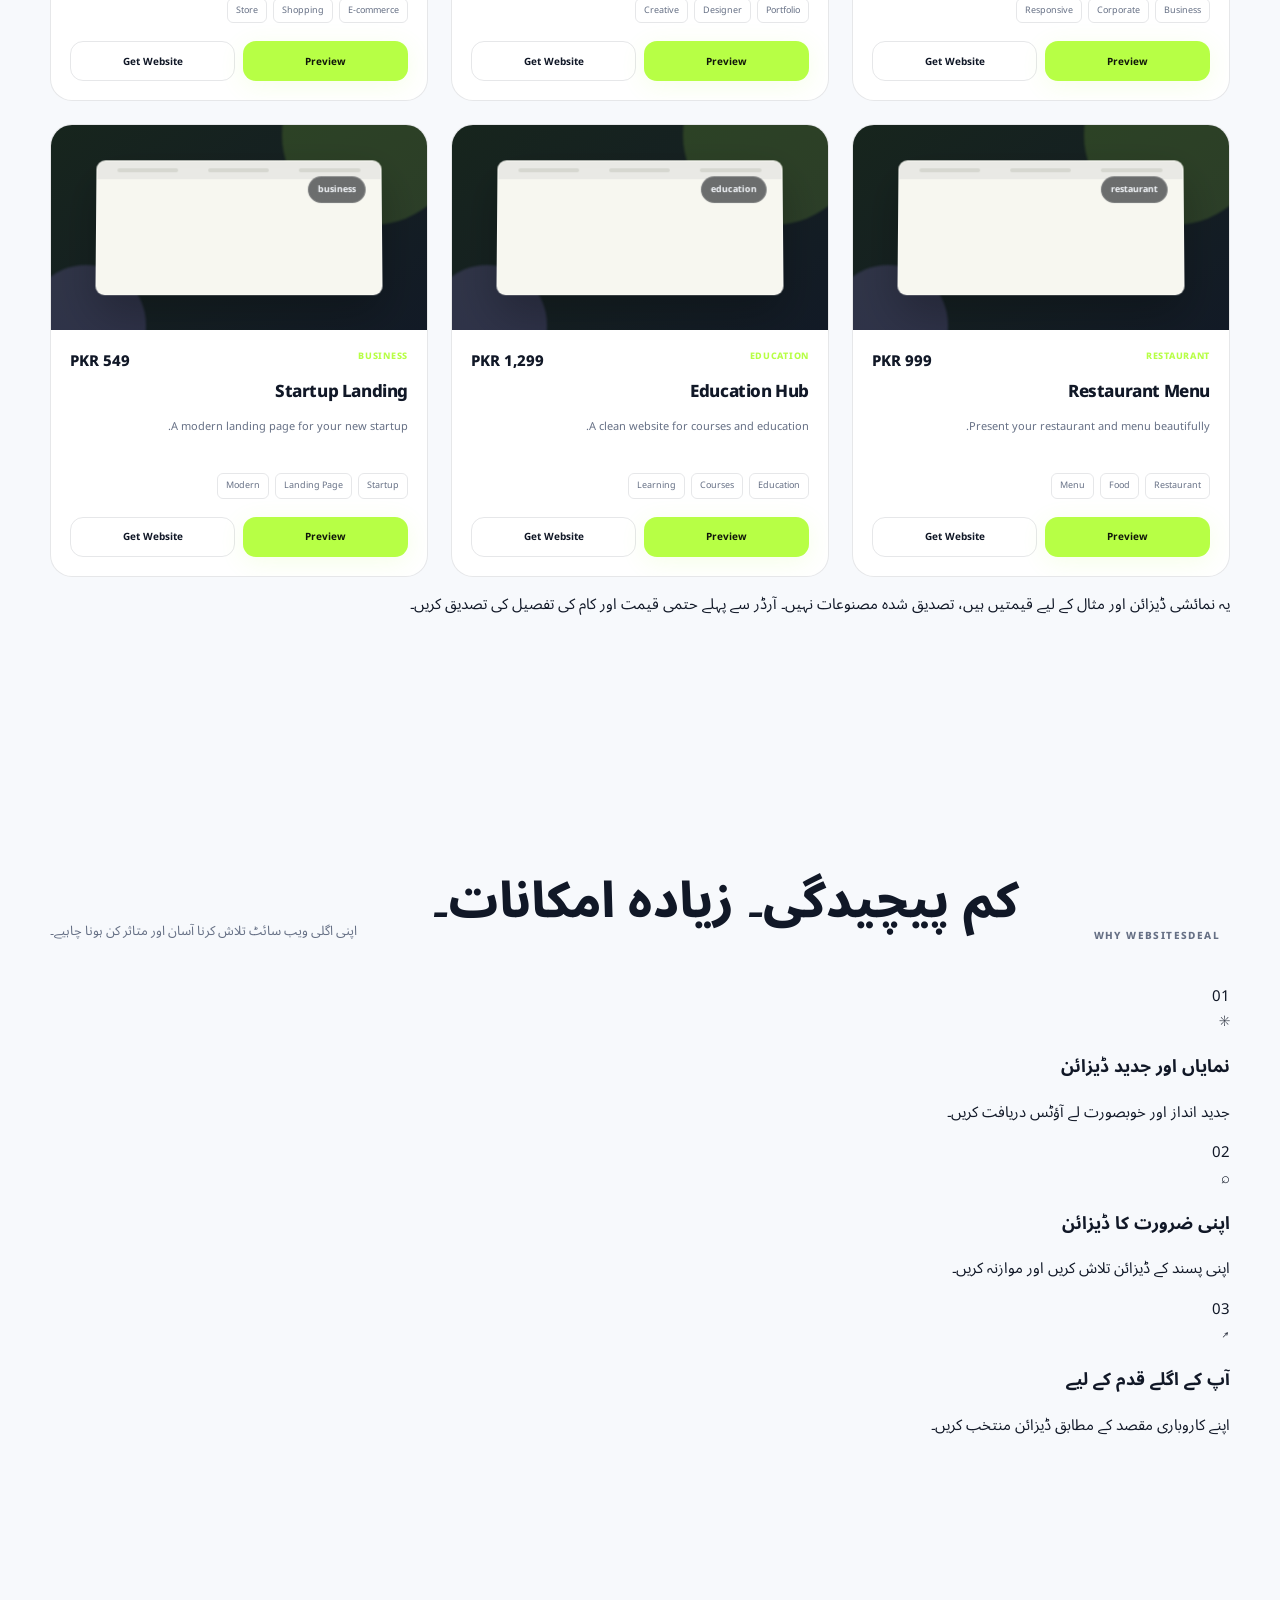
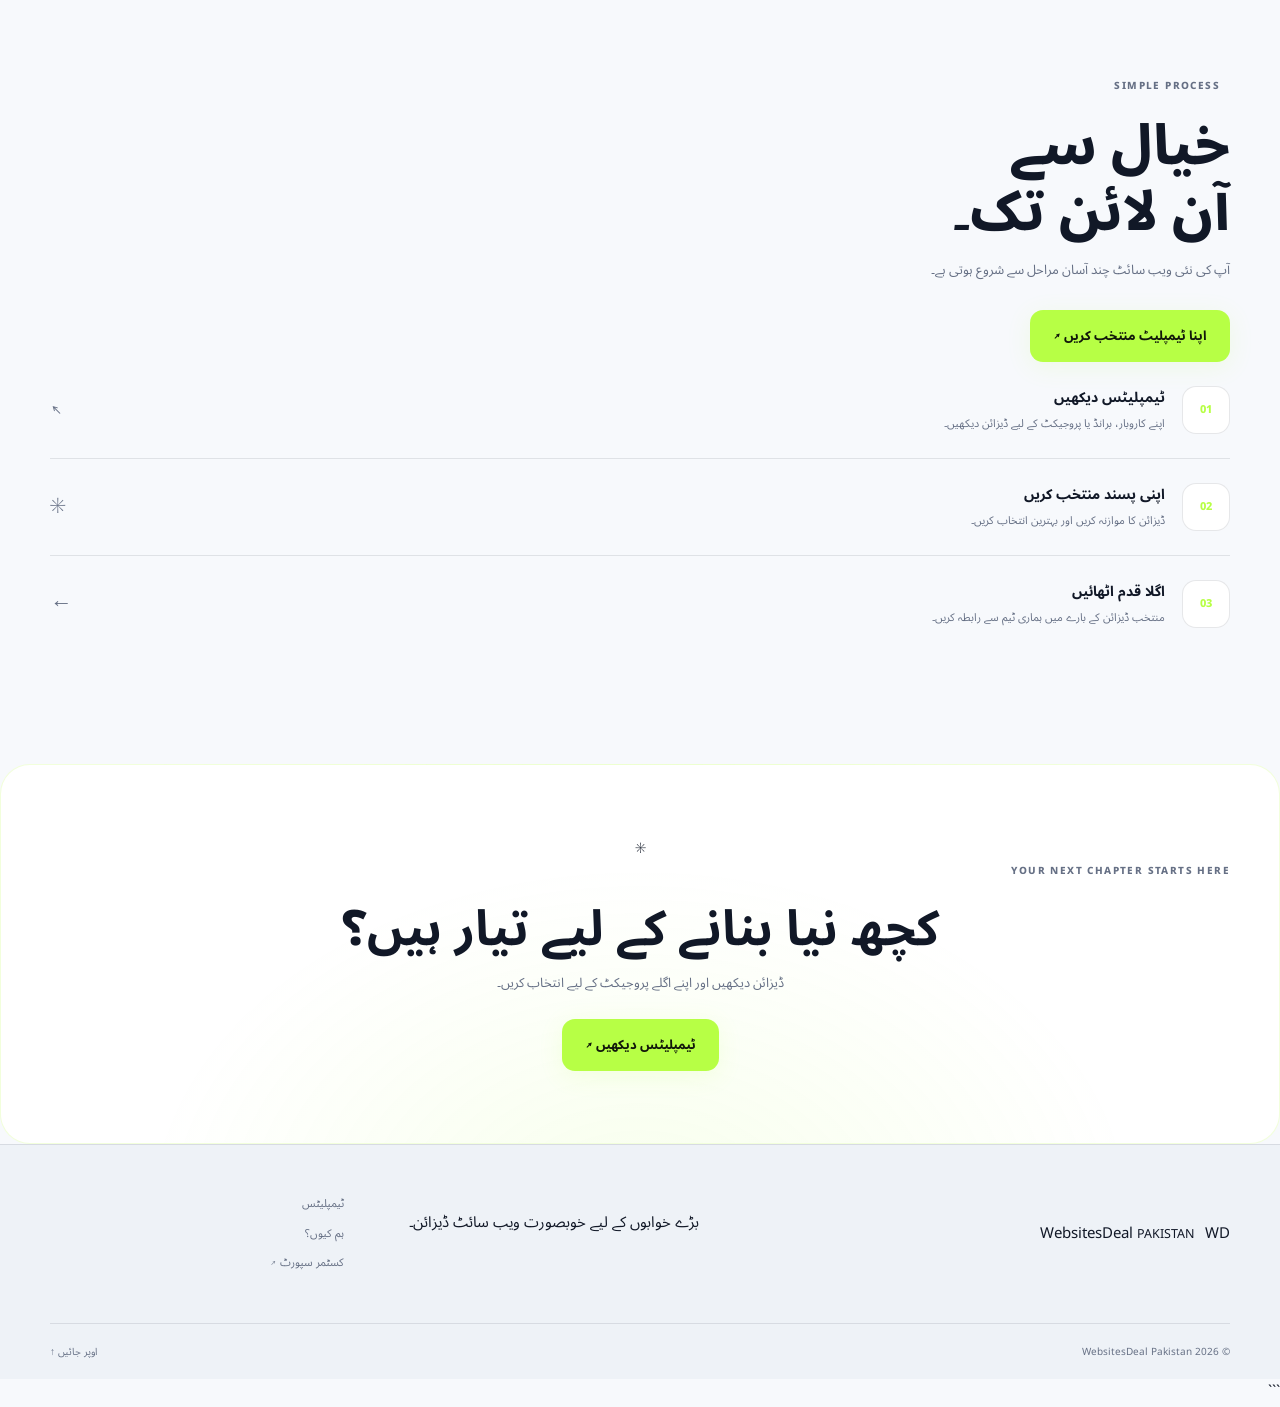
==== commit 6b81081b: "Update index.html" ====
--- a/index.html
+++ b/index.html
@@ -1,218 +1,145 @@
+```html
 <!DOCTYPE html>
 <html lang="ur" dir="rtl">
 <head>
   <meta charset="UTF-8">
-  <meta name="viewport" content="width=device-width, initial-scale=1.0">
-
-  <title>WebsitesDeal — Premium Websites for Every Business</title>
-  <meta name="description" content="Discover premium website templates for your business, store, portfolio and more.">
-
-  <meta name="theme-color" content="#080b10">
+  <meta name="viewport" content="width=device-width, initial-scale=1">
+  <meta name="theme-color" content="#f7f8f4">
+  <meta name="description" content="Discover modern website designs for businesses, portfolios, online stores and more with WebsitesDeal Pakistan.">
+  <title>WebsitesDeal Pakistan — Modern Website Designs</title>
+
   <link rel="preconnect" href="https://fonts.googleapis.com">
   <link rel="preconnect" href="https://fonts.gstatic.com" crossorigin>
-  <link href="https://fonts.googleapis.com/css2?family=Inter:wght@400;500;600;700;800;900&family=Noto+Sans+Arabic:wght@400;500;600;700;800&display=swap" rel="stylesheet">
+  <link href="https://fonts.googleapis.com/css2?family=DM+Sans:wght@400;500;600;700;800&family=Noto+Sans+Arabic:wght@400;500;600;700;800&display=swap" rel="stylesheet">
 
   <link rel="stylesheet" href="style.css">
-  <script src="script.js" defer></script>
 </head>
 
-<body>
-  <div class="ambient ambient-one" aria-hidden="true"></div>
-  <div class="ambient ambient-two" aria-hidden="true"></div>
+<body class="light-theme">
+
+  <div class="announcement">
+    <span data-i18n="announcement">آپ کے کاروبار کے لیے جدید ویب سائٹ ڈیزائن</span>
+    <a href="#templates" data-i18n="explore">ڈیزائن دیکھیں ↗</a>
+  </div>
 
   <header class="site-header" id="siteHeader">
-    <nav class="navbar container" aria-label="Main navigation">
-      <a class="brand" href="#home" aria-label="WebsitesDeal home">
-        <span class="brand-icon">W<span>.</span></span>
-        <span class="brand-name">Websites<span>Deal</span></span>
+    <div class="container nav-wrap">
+
+      <a class="brand" href="#" aria-label="WebsitesDeal Pakistan home">
+        <span class="brand-mark">W<span>D</span></span>
+        <span class="brand-copy">
+          Websites<span>Deal</span>
+          <small>PAKISTAN</small>
+        </span>
       </a>
 
-      <button class="mobile-menu-toggle" id="menuBtn"
-        aria-label="Toggle navigation" aria-expanded="false">
-        <span></span><span></span><span></span>
-      </button>
-
-      <div class="nav-links" id="navLinks">
-        <a href="#home" data-en="Home" data-ur="ہوم">ہوم</a>
-        <a href="#templates" data-en="Templates" data-ur="ٹیمپلیٹس">ٹیمپلیٹس</a>
-        <a href="#features" data-en="Why Us" data-ur="ہم کیوں؟">ہم کیوں؟</a>
-        <a href="#process" data-en="How It Works" data-ur="طریقہ کار">طریقہ کار</a>
-      </div>
+      <nav class="nav-links" id="navLinks" aria-label="Main navigation">
+        <a href="#" data-i18n="navHome">ہوم</a>
+        <a href="#templates" data-i18n="navTemplates">ٹیمپلیٹس</a>
+        <a href="#benefits" data-i18n="navBenefits">ہم کیوں؟</a>
+        <a href="#process" data-i18n="navProcess">طریقہ کار</a>
+      </nav>
 
       <div class="nav-actions">
-        <button class="icon-button" id="languageBtn" type="button"
-          aria-label="Change language">EN</button>
-        <button class="icon-button theme-toggle" id="themeBtn" type="button"
-          aria-label="Toggle theme">☼</button>
-        <a class="button button-small button-primary nav-cta"
-          href="#templates" data-en="Explore Templates" data-ur="ٹیمپلیٹس دیکھیں">
-          ٹیمپلیٹس دیکھیں
-        </a>
-      </div>
-    </nav>
+        <button class="icon-button" id="languageBtn" type="button" aria-label="Switch language">EN</button>
+        <button class="icon-button" id="themeBtn" type="button" aria-label="Switch theme">☼</button>
+        <a class="button button-primary nav-cta" href="#templates" data-i18n="navCta">ڈیزائن دیکھیں ↗</a>
+        <button class="menu-toggle" id="menuBtn" type="button" aria-label="Open menu" aria-expanded="false">☰</button>
+      </div>
+
+    </div>
   </header>
 
   <main>
+
     <!-- HERO -->
-    <section class="hero section" id="home">
-      <div class="hero-grid container">
-        <div class="hero-copy reveal">
-          <div class="eyebrow">
-            <span class="status-dot"></span>
-            <span data-en="YOUR NEXT WEBSITE STARTS HERE"
-              data-ur="آپ کی نئی ویب سائٹ یہاں سے شروع ہوتی ہے">
-              آپ کی نئی ویب سائٹ یہاں سے شروع ہوتی ہے
-            </span>
-          </div>
-
-          <h1>
-            <span data-en="A better website." data-ur="ایک بہتر ویب سائٹ۔">
-              ایک بہتر ویب سائٹ۔
-            </span>
-            <span class="gradient-text"
-              data-en="A bigger future."
-              data-ur="ایک روشن مستقبل۔">
-              ایک روشن مستقبل۔
-            </span>
-          </h1>
-
-          <p class="hero-description"
-            data-en="Discover beautiful, modern website templates built to help your business stand out. Choose your design and bring your next big idea to life."
-            data-ur="اپنے کاروبار کو نمایاں کرنے کے لیے خوبصورت اور جدید ویب سائٹ ٹیمپلیٹس دریافت کریں۔ اپنا ڈیزائن منتخب کریں اور اپنے نئے خیال کو حقیقت بنائیں۔">
-            اپنے کاروبار کو نمایاں کرنے کے لیے خوبصورت اور جدید ویب سائٹ ٹیمپلیٹس دریافت کریں۔ اپنا ڈیزائن منتخب کریں اور اپنے نئے خیال کو حقیقت بنائیں۔
-          </p>
-
-          <div class="hero-actions">
-            <a class="button button-primary button-large" href="#templates">
-              <span data-en="Explore Templates" data-ur="ٹیمپلیٹس دیکھیں">
-                ٹیمپلیٹس دیکھیں
-              </span>
-              <span class="button-arrow" aria-hidden="true">↗</span>
-            </a>
-            <a class="button button-ghost button-large" href="#process"
-              data-en="How it works" data-ur="یہ کیسے کام کرتا ہے؟">
-              یہ کیسے کام کرتا ہے؟
-            </a>
-          </div>
-
-          <div class="hero-proof">
-            <div class="proof-avatars" aria-hidden="true">
-              <span>W</span><span>D</span><span>+</span>
-            </div>
-            <div>
-              <strong data-en="Built for ambitious businesses"
-                data-ur="ترقی کے خواہش مند کاروباروں کے لیے">
-                ترقی کے خواہش مند کاروباروں کے لیے
-              </strong>
-              <p data-en="Modern design. Simple choices."
-                data-ur="جدید ڈیزائن، آسان انتخاب">
-                جدید ڈیزائن، آسان انتخاب
-              </p>
-            </div>
-          </div>
-        </div>
-
-        <!-- ANIMATED WEBSITE PREVIEW -->
-        <div class="hero-visual reveal" id="heroVisual">
-          <div class="visual-orbit orbit-one"></div>
-          <div class="visual-orbit orbit-two"></div>
-
-          <div class="floating-label floating-label-top">
-            <span class="mini-check">✓</span>
-            <span data-en="Beautiful by design"
-              data-ur="خوبصورت ڈیزائن">خوبصورت ڈیزائن</span>
-          </div>
-
-          <div class="browser-window main-browser tilt-card">
-            <div class="browser-topbar">
-              <div class="browser-dots"><i></i><i></i><i></i></div>
-              <div class="browser-address">yourbusiness.com</div>
-              <span class="browser-menu">•••</span>
-            </div>
-
-            <div class="preview-site">
-              <div class="preview-nav">
-                <div class="preview-brand"><span></span> studio.</div>
-                <div class="preview-nav-lines"><i></i><i></i><i></i></div>
+    <section class="hero">
+      <div class="hero-glow glow-one"></div>
+      <div class="hero-glow glow-two"></div>
+
+      <div class="container">
+        <div class="hero-grid">
+
+          <div class="hero-copy reveal">
+            <div class="eyebrow">
+              <span class="live-dot"></span>
+              <span data-i18n="heroEyebrow">آپ کے اگلے بڑے خیال کے لیے</span>
+            </div>
+
+            <h1 data-i18n="heroTitle">
+              ایک بہتر ویب سائٹ۔<br>
+              <span>ایک روشن مستقبل۔</span>
+            </h1>
+
+            <p class="hero-description" data-i18n="heroText">
+              اپنے کاروبار کو نمایاں کرنے کے لیے خوبصورت اور جدید ویب سائٹ ڈیزائن دریافت کریں۔ اپنا پسندیدہ ڈیزائن منتخب کریں اور اگلا قدم اٹھائیں۔
+            </p>
+
+            <div class="hero-actions">
+              <a href="#templates" class="button button-primary button-large" data-i18n="heroCta">ٹیمپلیٹس دیکھیں</a>
+              <a href="#process" class="button button-outline button-large" data-i18n="heroSecondary">یہ کیسے کام کرتا ہے؟</a>
+            </div>
+
+            <div class="hero-trust">
+              <div class="trust-icon">✦</div>
+              <div>
+                <strong data-i18n="trustTitle">آپ کے کاروبار کے لیے</strong>
+                <small data-i18n="trustText">جدید ڈیزائن، آسان انتخاب</small>
               </div>
-
-              <div class="preview-content">
-                <div class="preview-copy">
-                  <span class="preview-kicker">CREATIVE STUDIO</span>
-                  <h3>Make your<br><em>ideas happen.</em></h3>
-                  <p>Thoughtful design for ambitious brands.</p>
-                  <div class="preview-cta">Explore our work ↗</div>
+            </div>
+          </div>
+
+          <div class="hero-visual reveal" id="heroVisual">
+            <div class="visual-orbit"></div>
+
+            <div class="floating-chip chip-top">
+              <span class="chip-dot"></span>
+              <span data-i18n="chipModern">Modern design</span>
+            </div>
+
+            <div class="hero-browser">
+              <div class="browser-bar">
+                <div class="browser-dots"><i></i><i></i><i></i></div>
+                <span>yourbrand.com</span>
+                <span>↗</span>
+              </div>
+
+              <div class="browser-content">
+                <div class="mock-nav">
+                  <b>STUDIO.</b>
+                  <span>ABOUT　 WORK　 CONTACT</span>
                 </div>
 
-                <div class="preview-art">
-                  <div class="art-shape shape-large"></div>
-                  <div class="art-shape shape-small"></div>
-                  <div class="art-sun"></div>
-                  <span class="art-star">✳</span>
+                <div class="mock-hero">
+                  <span class="mock-label">DESIGN YOUR FUTURE</span>
+                  <h2>Make your<br>brand matter.</h2>
+                  <p>Thoughtful digital experiences for modern businesses.</p>
+                  <span class="mock-link">Explore our work ↗</span>
                 </div>
               </div>
 
-              <div class="preview-bottom">
-                <span>BRANDING</span>
-                <span>DESIGN</span>
-                <span>CREATIVE</span>
+              <div class="mock-art">
+                <span class="art-shape shape-a"></span>
+                <span class="art-shape shape-b"></span>
+                <span class="shape-c">✳</span>
+                <span class="art-art-label">BUILT FOR<br>WHAT'S NEXT.</span>
               </div>
             </div>
-          </div>
-
-          <div class="floating-card floating-card-left">
-            <div class="floating-card-icon purple-icon">✳</div>
-            <div>
-              <strong data-en="Creative Portfolio"
-                data-ur="تخلیقی پورٹ فولیو">تخلیقی پورٹ فولیو</strong>
-              <span data-en="Made to stand out"
-                data-ur="نمایاں ڈیزائن">نمایاں ڈیزائن</span>
-            </div>
-          </div>
-
-          <div class="floating-card floating-card-right">
-            <div class="floating-card-icon green-icon">↗</div>
-            <div>
-              <strong data-en="Business Ready"
-                data-ur="کاروبار کے لیے تیار">کاروبار کے لیے تیار</strong>
-              <span data-en="Your next big move"
-                data-ur="آپ کا اگلا قدم">آپ کا اگلا قدم</span>
-            </div>
-          </div>
-
-          <div class="floating-label floating-label-bottom">
-            <span class="pulse-dot"></span>
-            <span data-en="Designed for the next generation"
-              data-ur="نئی نسل کے لیے جدید ڈیزائن">
-              نئی نسل کے لیے جدید ڈیزائن
-            </span>
-          </div>
-        </div>
-      </div>
-
-      <div class="hero-bottom container">
-        <span data-en="FIND THE RIGHT DESIGN FOR YOUR NEXT MOVE"
-          data-ur="اپنے اگلے قدم کے لیے بہترین ڈیزائن منتخب کریں">
-          اپنے اگلے قدم کے لیے بہترین ڈیزائن منتخب کریں
-        </span>
-        <a href="#templates" class="scroll-cue" aria-label="Scroll to templates">
-          <span></span>
-        </a>
-      </div>
-    </section>
-
-    <!-- TRUST STRIP -->
-    <section class="trust-strip">
-      <div class="container trust-inner reveal">
-        <span data-en="ONE PLACE. MANY POSSIBILITIES."
-          data-ur="ایک جگہ، بے شمار امکانات">
-          ایک جگہ، بے شمار امکانات
-        </span>
-        <div class="trust-items">
-          <span>✳ <b>Business</b></span>
-          <span>▧ <b>Portfolio</b></span>
-          <span>◈ <b>E-commerce</b></span>
-          <span>⌘ <b>Education</b></span>
+
+            <div class="floating-chip chip-bottom">
+              <span class="chip-star">✦</span>
+              <span data-i18n="chipReady">Built for your next step</span>
+            </div>
+          </div>
+
+        </div>
+
+        <div class="category-strip">
+          <span data-i18n="categoryIntro">اپنی ضرورت کے مطابق منتخب کریں</span>
+          <a href="#templates" data-category-link="business">◈ <span data-i18n="business">Business</span></a>
+          <a href="#templates" data-category-link="portfolio">✳ <span data-i18n="portfolio">Portfolio</span></a>
+          <a href="#templates" data-category-link="store">▣ <span data-i18n="store">E-commerce</span></a>
+          <a href="#templates" data-category-link="education">⌘ <span data-i18n="education">Education</span></a>
         </div>
       </div>
     </section>
@@ -220,333 +147,251 @@
     <!-- TEMPLATES -->
     <section class="section templates-section" id="templates">
       <div class="container">
+
         <div class="section-heading reveal">
           <div>
             <div class="eyebrow">
-              <span class="status-dot"></span>
-              <span data-en="THE TEMPLATE COLLECTION"
-                data-ur="ٹیمپلیٹس کا مجموعہ">ٹیمپلیٹس کا مجموعہ</span>
-            </div>
-            <h2>
-              <span data-en="Your vision," data-ur="آپ کا وژن،">آپ کا وژن،</span>
-              <span class="gradient-text" data-en=" beautifully built."
-                data-ur=" خوبصورت انداز میں۔"> خوبصورت انداز میں۔</span>
+              <span class="eyebrow-line"></span>
+              <span data-i18n="templateEyebrow">WEBSITESDEAL COLLECTION</span>
+            </div>
+
+            <h2 data-i18n="templateTitle">
+              آپ کا وژن، <span>خوبصورت انداز میں۔</span>
             </h2>
-            <p data-en="Explore designs made for your next big idea."
-              data-ur="اپنے اگلے بڑے خیال کے لیے بہترین ڈیزائن منتخب کریں۔">
+
+            <p data-i18n="templateText">
               اپنے اگلے بڑے خیال کے لیے بہترین ڈیزائن منتخب کریں۔
             </p>
           </div>
-          <a href="#templates" class="text-link">
-            <span data-en="Discover all designs"
-              data-ur="تمام ڈیزائن دیکھیں">تمام ڈیزائن دیکھیں</span>
-            <span aria-hidden="true">↗</span>
-          </a>
+
+          <div class="collection-count">
+            <span id="resultCount">6</span>
+            <span data-i18n="designs">ڈیزائن</span>
+          </div>
         </div>
 
         <div class="template-toolbar reveal">
           <label class="search-box">
-            <span aria-hidden="true">⌕</span>
-            <input id="searchInput" type="search"
+            <span class="search-icon">⌕</span>
+            <input
+              type="search"
+              id="searchInput"
+              data-i18n-placeholder="searchPlaceholder"
               placeholder="ٹیمپلیٹس تلاش کریں..."
-              aria-label="Search templates">
+              autocomplete="off"
+              aria-label="Search templates"
+            >
             <kbd>/</kbd>
           </label>
 
-          <div class="toolbar-right">
-            <label class="sort-label" for="sortSelect"
-              data-en="Sort by" data-ur="ترتیب">ترتیب</label>
+          <label class="sort-control">
+            <span data-i18n="sortLabel">ترتیب</span>
             <select id="sortSelect" aria-label="Sort templates">
-              <option value="featured" data-en="Featured" data-ur="نمایاں">نمایاں</option>
-              <option value="price-low" data-en="Price: Low to High" data-ur="کم قیمت پہلے">کم قیمت پہلے</option>
-              <option value="price-high" data-en="Price: High to Low" data-ur="زیادہ قیمت پہلے">زیادہ قیمت پہلے</option>
-              <option value="name" data-en="Name" data-ur="نام">نام</option>
+              <option value="featured" data-i18n="sortFeatured">Featured</option>
+              <option value="price-low" data-i18n="sortLow">Price: low to high</option>
+              <option value="price-high" data-i18n="sortHigh">Price: high to low</option>
+              <option value="name" data-i18n="sortName">Name</option>
             </select>
-          </div>
+          </label>
         </div>
 
         <div class="filter-row reveal" id="filterButtons">
-          <button class="filter-button active" data-category="all"
-            data-en="All Templates" data-ur="تمام ٹیمپلیٹس">تمام ٹیمپلیٹس</button>
-          <button class="filter-button" data-category="business"
-            data-en="Business" data-ur="کاروبار">کاروبار</button>
-          <button class="filter-button" data-category="store"
-            data-en="Online Store" data-ur="آن لائن اسٹور">آن لائن اسٹور</button>
-          <button class="filter-button" data-category="portfolio"
-            data-en="Portfolio" data-ur="پورٹ فولیو">پورٹ فولیو</button>
-          <button class="filter-button" data-category="restaurant"
-            data-en="Restaurant" data-ur="ریسٹورنٹ">ریسٹورنٹ</button>
-          <button class="filter-button" data-category="education"
-            data-en="Education" data-ur="تعلیم">تعلیم</button>
-        </div>
-
-        <div class="template-count-row">
-          <span id="resultCount" aria-live="polite"></span>
-          <span class="live-indicator">
-            <span class="status-dot"></span>
-            <span data-en="Curated designs"
-              data-ur="منتخب ڈیزائن">منتخب ڈیزائن</span>
-          </span>
-        </div>
-
-        <div class="template-grid" id="templateGrid">
-          <!-- Cards are rendered by script.js -->
+          <button class="filter-button active" type="button" data-filter="all" data-i18n="filterAll">تمام ڈیزائن</button>
+          <button class="filter-button" type="button" data-filter="business" data-i18n="filterBusiness">کاروبار</button>
+          <button class="filter-button" type="button" data-filter="store" data-i18n="filterStore">آن لائن اسٹور</button>
+          <button class="filter-button" type="button" data-filter="portfolio" data-i18n="filterPortfolio">پورٹ فولیو</button>
+          <button class="filter-button" type="button" data-filter="restaurant" data-i18n="filterRestaurant">ریسٹورنٹ</button>
+          <button class="filter-button" type="button" data-filter="education" data-i18n="filterEducation">تعلیم</button>
+        </div>
+
+        <div class="template-grid" id="templateGrid" aria-live="polite">
+          <!-- Template cards are generated by script.js -->
         </div>
 
         <div class="empty-state" id="emptyState" hidden>
           <div class="empty-icon">⌕</div>
-          <h3 data-en="No templates found"
-            data-ur="کوئی ٹیمپلیٹ نہیں ملا">کوئی ٹیمپلیٹ نہیں ملا</h3>
-          <p data-en="Try another search or category."
-            data-ur="دوسری تلاش یا کیٹیگری منتخب کریں۔">
-            دوسری تلاش یا کیٹیگری منتخب کریں۔
+          <h3 data-i18n="emptyTitle">کوئی ٹیمپلیٹ نہیں ملا</h3>
+          <p data-i18n="emptyText">دوسری تلاش یا کیٹیگری منتخب کریں۔</p>
+          <button class="button button-primary" type="button" id="resetFilters" data-i18n="reset">فلٹرز ری سیٹ کریں</button>
+        </div>
+
+        <p class="demo-note" data-i18n="demoNote">
+          یہ نمائشی ڈیزائن اور مثال کے لیے قیمتیں ہیں، تصدیق شدہ مصنوعات نہیں۔ آرڈر سے پہلے حتمی قیمت اور کام کی تفصیل کی تصدیق کریں۔
+        </p>
+
+      </div>
+    </section>
+
+    <!-- BENEFITS -->
+    <section class="section benefits-section" id="benefits">
+      <div class="container">
+
+        <div class="section-heading centered reveal">
+          <div class="eyebrow">
+            <span class="eyebrow-line"></span>
+            <span data-i18n="benefitEyebrow">WHY WEBSITESDEAL</span>
+          </div>
+
+          <h2 data-i18n="benefitTitle">کم پیچیدگی۔ <span>زیادہ امکانات۔</span></h2>
+
+          <p data-i18n="benefitText">
+            اپنی اگلی ویب سائٹ تلاش کرنا آسان اور متاثر کن ہونا چاہیے۔
           </p>
-          <button class="button button-primary" id="resetFilters"
-            data-en="Reset filters" data-ur="فلٹرز ری سیٹ کریں">
-            فلٹرز ری سیٹ کریں
-          </button>
-        </div>
-      </div>
-    </section>
-
-    <!-- FEATURES -->
-    <section class="section features-section" id="features">
-      <div class="container">
-        <div class="section-heading centered-heading reveal">
-          <div class="eyebrow">
-            <span class="status-dot"></span>
-            <span data-en="THE WEBSITESDEAL DIFFERENCE"
-              data-ur="WebsitesDeal کی خصوصیات">
-              WebsitesDeal کی خصوصیات
-            </span>
-          </div>
-          <h2>
-            <span data-en="Less complexity." data-ur="کم پیچیدگی۔">کم پیچیدگی۔</span>
-            <span class="gradient-text" data-en=" More possibility."
-              data-ur=" زیادہ امکانات۔"> زیادہ امکانات۔</span>
-          </h2>
-          <p data-en="Finding your next website should feel simple, inspiring and exciting."
-            data-ur="اپنی اگلی ویب سائٹ تلاش کرنا آسان، متاثر کن اور دلچسپ ہونا چاہیے۔">
-            اپنی اگلی ویب سائٹ تلاش کرنا آسان، متاثر کن اور دلچسپ ہونا چاہیے۔
-          </p>
-        </div>
-
-        <div class="feature-grid">
-          <article class="feature-card reveal">
-            <div class="feature-icon icon-lime">✳</div>
-            <span class="feature-number">01</span>
-            <h3 data-en="Design that stands out"
-              data-ur="نمایاں اور جدید ڈیزائن">نمایاں اور جدید ڈیزائن</h3>
-            <p data-en="Explore polished layouts with a modern visual identity."
-              data-ur="جدید انداز اور خوبصورت لے آؤٹس دریافت کریں۔">
-              جدید انداز اور خوبصورت لے آؤٹس دریافت کریں۔
-            </p>
-            <div class="feature-line"></div>
-          </article>
-
-          <article class="feature-card reveal">
-            <div class="feature-icon icon-purple">⌕</div>
-            <span class="feature-number">02</span>
-            <h3 data-en="Find your perfect fit"
-              data-ur="اپنی ضرورت کا ڈیزائن">اپنی ضرورت کا ڈیزائن</h3>
-            <p data-en="Search, filter and compare templates to find your direction."
-              data-ur="اپنی پسند کے ٹیمپلیٹس تلاش کریں اور موازنہ کریں۔">
-              اپنی پسند کے ٹیمپلیٹس تلاش کریں اور موازنہ کریں۔
-            </p>
-            <div class="feature-line"></div>
-          </article>
-
-          <article class="feature-card reveal">
-            <div class="feature-icon icon-blue">↗</div>
-            <span class="feature-number">03</span>
-            <h3 data-en="Built for your next step"
-              data-ur="آپ کے اگلے قدم کے لیے">آپ کے اگلے قدم کے لیے</h3>
-            <p data-en="Choose a design that matches your goals and ambition."
-              data-ur="اپنے مقصد اور کاروباری وژن کے مطابق ڈیزائن منتخب کریں۔">
-              اپنے مقصد اور کاروباری وژن کے مطابق ڈیزائن منتخب کریں۔
-            </p>
-            <div class="feature-line"></div>
-          </article>
-        </div>
-      </div>
-    </section>
-
-    <!-- HOW IT WORKS -->
+        </div>
+
+        <div class="benefit-grid">
+
+          <article class="benefit-card reveal">
+            <span class="benefit-number">01</span>
+            <div class="benefit-icon">✳</div>
+            <h3 data-i18n="benefit1Title">نمایاں اور جدید ڈیزائن</h3>
+            <p data-i18n="benefit1Text">جدید انداز اور خوبصورت لے آؤٹس دریافت کریں۔</p>
+          </article>
+
+          <article class="benefit-card reveal">
+            <span class="benefit-number">02</span>
+            <div class="benefit-icon">⌕</div>
+            <h3 data-i18n="benefit2Title">اپنی ضرورت کا ڈیزائن</h3>
+            <p data-i18n="benefit2Text">اپنی پسند کے ڈیزائن تلاش کریں اور موازنہ کریں۔</p>
+          </article>
+
+          <article class="benefit-card reveal">
+            <span class="benefit-number">03</span>
+            <div class="benefit-icon">↗</div>
+            <h3 data-i18n="benefit3Title">آپ کے اگلے قدم کے لیے</h3>
+            <p data-i18n="benefit3Text">اپنے کاروباری مقصد کے مطابق ڈیزائن منتخب کریں۔</p>
+          </article>
+
+        </div>
+      </div>
+    </section>
+
+    <!-- PROCESS -->
     <section class="section process-section" id="process">
-      <div class="container process-layout">
+      <div class="container process-grid">
+
         <div class="process-copy reveal">
           <div class="eyebrow">
-            <span class="status-dot"></span>
-            <span data-en="A SIMPLE PROCESS" data-ur="آسان طریقہ">
-              آسان طریقہ
-            </span>
-          </div>
-          <h2>
-            <span data-en="From idea" data-ur="خیال سے">خیال سے</span><br>
-            <span class="gradient-text" data-en="to online."
-              data-ur="آن لائن تک۔">آن لائن تک۔</span>
-          </h2>
-          <p data-en="Your next website starts with a few simple steps."
-            data-ur="آپ کی نئی ویب سائٹ چند آسان مراحل سے شروع ہوتی ہے۔">
+            <span class="eyebrow-line"></span>
+            <span data-i18n="processEyebrow">SIMPLE PROCESS</span>
+          </div>
+
+          <h2 data-i18n="processTitle">خیال سے<br><span>آن لائن تک۔</span></h2>
+
+          <p data-i18n="processText">
             آپ کی نئی ویب سائٹ چند آسان مراحل سے شروع ہوتی ہے۔
           </p>
-          <a href="#templates" class="button button-primary button-large">
-            <span data-en="Find your template"
-              data-ur="اپنا ٹیمپلیٹ منتخب کریں">اپنا ٹیمپلیٹ منتخب کریں</span>
-            <span aria-hidden="true">↗</span>
-          </a>
-        </div>
-
-        <div class="process-steps">
-          <article class="process-step reveal">
+
+          <a href="#templates" class="button button-primary button-large" data-i18n="processCta">اپنا ٹیمپلیٹ منتخب کریں ↗</a>
+        </div>
+
+        <div class="process-list reveal">
+
+          <article class="process-step">
             <span class="step-number">01</span>
             <div>
-              <h3 data-en="Explore the collection"
-                data-ur="ٹیمپلیٹس دیکھیں">ٹیمپلیٹس دیکھیں</h3>
-              <p data-en="Browse designs for your business, brand or project."
-                data-ur="اپنے کاروبار، برانڈ یا پروجیکٹ کے لیے ڈیزائن دیکھیں۔">
-                اپنے کاروبار، برانڈ یا پروجیکٹ کے لیے ڈیزائن دیکھیں۔
-              </p>
-            </div>
-            <span class="step-symbol">⌕</span>
-          </article>
-
-          <article class="process-step reveal">
+              <h3 data-i18n="step1Title">ٹیمپلیٹس دیکھیں</h3>
+              <p data-i18n="step1Text">اپنے کاروبار، برانڈ یا پروجیکٹ کے لیے ڈیزائن دیکھیں۔</p>
+            </div>
+            <span class="step-symbol">↗</span>
+          </article>
+
+          <article class="process-step">
             <span class="step-number">02</span>
             <div>
-              <h3 data-en="Choose your favourite"
-                data-ur="اپنی پسند منتخب کریں">اپنی پسند منتخب کریں</h3>
-              <p data-en="Compare designs and find the right fit for your goals."
-                data-ur="ڈیزائن کا موازنہ کریں اور اپنے لیے بہترین انتخاب کریں۔">
-                ڈیزائن کا موازنہ کریں اور اپنے لیے بہترین انتخاب کریں۔
-              </p>
+              <h3 data-i18n="step2Title">اپنی پسند منتخب کریں</h3>
+              <p data-i18n="step2Text">ڈیزائن کا موازنہ کریں اور بہترین انتخاب کریں۔</p>
             </div>
             <span class="step-symbol">✳</span>
           </article>
 
-          <article class="process-step reveal">
+          <article class="process-step">
             <span class="step-number">03</span>
             <div>
-              <h3 data-en="Take the next step"
-                data-ur="اگلا قدم اٹھائیں">اگلا قدم اٹھائیں</h3>
-              <p data-en="Contact our team to discuss the template you selected."
-                data-ur="منتخب کردہ ٹیمپلیٹ کے بارے میں ہماری ٹیم سے رابطہ کریں۔">
-                منتخب کردہ ٹیمپلیٹ کے بارے میں ہماری ٹیم سے رابطہ کریں۔
-              </p>
-            </div>
-            <span class="step-symbol">↗</span>
-          </article>
-        </div>
-      </div>
-    </section>
-
-    <!-- FINAL CTA -->
-    <section class="section final-cta-section">
+              <h3 data-i18n="step3Title">اگلا قدم اٹھائیں</h3>
+              <p data-i18n="step3Text">منتخب ڈیزائن کے بارے میں ہماری ٹیم سے رابطہ کریں۔</p>
+            </div>
+            <span class="step-symbol">→</span>
+          </article>
+
+        </div>
+      </div>
+    </section>
+
+    <!-- CTA -->
+    <section class="final-cta">
       <div class="container">
-        <div class="final-cta reveal">
-          <div class="cta-glow cta-glow-one"></div>
-          <div class="cta-glow cta-glow-two"></div>
-          <div class="cta-content">
-            <span class="cta-label">
-              <span class="status-dot"></span>
-              <span data-en="YOUR NEXT CHAPTER STARTS NOW"
-                data-ur="آپ کا اگلا سفر اب شروع ہوتا ہے">
-                آپ کا اگلا سفر اب شروع ہوتا ہے
-              </span>
-            </span>
-            <h2>
-              <span data-en="Ready to build something"
-                data-ur="کچھ نیا بنانے کے لیے">کچھ نیا بنانے کے لیے</span>
-              <span class="gradient-text" data-en=" remarkable?"
-                data-ur=" تیار ہیں؟"> تیار ہیں؟</span>
-            </h2>
-            <p data-en="Explore the collection and find a design that feels like you."
-              data-ur="ٹیمپلیٹس دیکھیں اور اپنی پسند کا بہترین ڈیزائن منتخب کریں۔">
-              ٹیمپلیٹس دیکھیں اور اپنی پسند کا بہترین ڈیزائن منتخب کریں۔
-            </p>
-            <a href="#templates" class="button button-primary button-large">
-              <span data-en="Explore Templates"
-                data-ur="ٹیمپلیٹس دیکھیں">ٹیمپلیٹس دیکھیں</span>
-              <span aria-hidden="true">↗</span>
-            </a>
-          </div>
-          <div class="cta-decoration" aria-hidden="true">
-            <span class="deco-ring ring-one"></span>
-            <span class="deco-ring ring-two"></span>
-            <span class="deco-star">✳</span>
-          </div>
-        </div>
-      </div>
-    </section>
+        <div class="cta-panel reveal">
+          <div class="cta-spark">✳</div>
+
+          <div class="eyebrow">
+            <span data-i18n="ctaEyebrow">YOUR NEXT CHAPTER STARTS HERE</span>
+          </div>
+
+          <h2 data-i18n="ctaTitle">کچھ نیا بنانے کے لیے تیار ہیں؟</h2>
+
+          <p data-i18n="ctaText">
+            ڈیزائن دیکھیں اور اپنے اگلے پروجیکٹ کے لیے انتخاب کریں۔
+          </p>
+
+          <a href="#templates" class="button button-primary button-large" data-i18n="ctaButton">ٹیمپلیٹس دیکھیں ↗</a>
+        </div>
+      </div>
+    </section>
+
   </main>
 
-  <!-- PREVIEW MODAL -->
-  <div class="modal" id="previewModal" aria-hidden="true">
-    <div class="modal-backdrop" data-close-modal></div>
-    <div class="modal-dialog" role="dialog" aria-modal="true"
-      aria-labelledby="modalTitle">
-      <button class="modal-close" id="closeModal" type="button"
-        aria-label="Close preview">×</button>
-      <div class="modal-preview" id="modalPreview"></div>
-      <div class="modal-body">
-        <div class="modal-category" id="modalCategory"></div>
-        <h2 id="modalTitle"></h2>
-        <p id="modalDescription"></p>
-        <div class="modal-footer">
-          <strong id="modalPrice"></strong>
-          <a href="https://support.websitesdeal.com/"
-            class="button button-primary" id="modalContact"
-            target="_blank" rel="noopener noreferrer">
-            <span data-en="Contact to get started"
-              data-ur="شروع کرنے کے لیے رابطہ کریں">
-              شروع کرنے کے لیے رابطہ کریں
-            </span>
-            <span aria-hidden="true">↗</span>
-          </a>
-        </div>
-      </div>
-    </div>
-  </div>
-
-  <!-- TOAST -->
-  <div class="toast" id="toast" role="status" aria-live="polite"></div>
-
+  <!-- FOOTER -->
   <footer class="site-footer">
     <div class="container footer-main">
-      <div class="footer-brand">
-        <a class="brand" href="#home">
-          <span class="brand-icon">W<span>.</span></span>
-          <span class="brand-name">Websites<span>Deal</span></span>
-        </a>
-        <p data-en="Beautiful website designs for ambitious ideas."
-          data-ur="بڑے خوابوں کے لیے خوبصورت ویب سائٹ ڈیزائن۔">
-          بڑے خوابوں کے لیے خوبصورت ویب سائٹ ڈیزائن۔
-        </p>
-      </div>
+
+      <a class="brand" href="#" aria-label="WebsitesDeal Pakistan home">
+        <span class="brand-mark">W<span>D</span></span>
+        <span class="brand-copy">
+          Websites<span>Deal</span>
+          <small>PAKISTAN</small>
+        </span>
+      </a>
+
+      <p data-i18n="footerText">بڑے خوابوں کے لیے خوبصورت ویب سائٹ ڈیزائن۔</p>
 
       <div class="footer-links">
-        <strong data-en="Explore" data-ur="دریافت کریں">دریافت کریں</strong>
-        <a href="#templates" data-en="Templates" data-ur="ٹیمپلیٹس">ٹیمپلیٹس</a>
-        <a href="#features" data-en="Why WebsitesDeal" data-ur="ہمیں کیوں منتخب کریں">ہمیں کیوں منتخب کریں</a>
-        <a href="#process" data-en="How It Works" data-ur="طریقہ کار">طریقہ کار</a>
-      </div>
-
-      <div class="footer-links">
-        <strong data-en="Get in touch" data-ur="رابطہ کریں">رابطہ کریں</strong>
-        <a href="https://support.websitesdeal.com/"
-          target="_blank" rel="noopener noreferrer"
-          data-en="Customer Support" data-ur="کسٹمر سپورٹ">کسٹمر سپورٹ</a>
-      </div>
+        <a href="#templates" data-i18n="navTemplates">ٹیمپلیٹس</a>
+        <a href="#benefits" data-i18n="navBenefits">ہم کیوں؟</a>
+        <a href="https://support.websitesdeal.com/" target="_blank" rel="noopener noreferrer" data-i18n="support">کسٹمر سپورٹ ↗</a>
+      </div>
+
     </div>
 
     <div class="container footer-bottom">
-      <span>© <span id="currentYear"></span> WebsitesDeal.</span>
-      <span data-en="Designed for your next big idea."
-        data-ur="آپ کے اگلے بڑے خیال کے لیے۔">
-        آپ کے اگلے بڑے خیال کے لیے۔
-      </span>
-      <a href="#home" class="back-to-top" aria-label="Back to top">↑</a>
+      <span>© <span id="currentYear">2026</span> WebsitesDeal Pakistan</span>
+      <a href="#top" data-i18n="backTop">اوپر جائیں ↑</a>
     </div>
   </footer>
+
+  <!-- TEMPLATE PREVIEW MODAL -->
+  <div class="modal-backdrop" id="previewModal" hidden>
+    <section class="preview-modal" role="dialog" aria-modal="true" aria-labelledby="modalTitle">
+
+      <button class="modal-close" id="closeModal" type="button" aria-label="Close preview">×</button>
+
+      <div class="modal-art" id="modalPreview"></div>
+
+      <div class="modal-content">
+        <span class="template-category" id="modalCategory"></span>
+        <h2 id="modalTitle">Template preview</h2>
+        <p id="modalDescription"></p>
+        <div class="modal-price" id="modalPrice"></div>
+        <p class="modal-note" data-i18n="modalNote">یہ ایک نمونہ پری ویو ہے، مکمل ویب سائٹ نہیں۔</p>
+        <a class="button button-primary button-large" id="modalContact" href="https://support.websitesdeal.com/" target="_blank" rel="noopener noreferrer" data-i18n="modalContact">اس ڈیزائن کے بارے میں رابطہ کریں ↗</a>
+      </div>
+
+    </section>
+  </div>
+
+  <div class="toast" id="toast" role="status" aria-live="polite"></div>
+
+  <script src="script.js" defer></script>
 </body>
 </html>
+```
--- a/style.css
+++ b/style.css
@@ -0,0 +1,2637 @@
+/* =========================================================
+   WebsitesDeal — Premium Motion Design
+   File: style.css
+   ========================================================= */
+
+:root {
+  color-scheme: dark;
+  --bg: #080b10;
+  --bg-soft: #0c1018;
+  --panel: #101620;
+  --panel-hover: #151e2b;
+  --text: #f4f7fb;
+  --muted: #929dad;
+  --border: rgba(255,255,255,.09);
+  --accent: #b7ff45;
+  --accent-dark: #8ddc21;
+  --purple: #a78bfa;
+  --blue: #7dd3fc;
+  --shadow: 0 24px 80px rgba(0,0,0,.28);
+  --radius: 22px;
+  --container: 1180px;
+  --font: "Inter", "Noto Sans Arabic", sans-serif;
+}
+
+* {
+  box-sizing: border-box;
+}
+
+html {
+  scroll-behavior: smooth;
+  scroll-padding-top: 90px;
+}
+
+body {
+  margin: 0;
+  overflow-x: hidden;
+  background: var(--bg);
+  color: var(--text);
+  font-family: var(--font);
+  font-size: 15px;
+  line-height: 1.7;
+  -webkit-font-smoothing: antialiased;
+  transition: background .35s, color .35s;
+}
+
+body.light-theme {
+  color-scheme: light;
+  --bg: #f7f9fc;
+  --bg-soft: #eef2f7;
+  --panel: #ffffff;
+  --panel-hover: #f3f6fa;
+  --text: #111827;
+  --muted: #667085;
+  --border: rgba(17,24,39,.10);
+  --shadow: 0 24px 70px rgba(20,30,50,.09);
+}
+
+body,
+button,
+input,
+select {
+  font-family: var(--font);
+}
+
+button,
+input,
+select {
+  font-size: inherit;
+}
+
+button,
+a,
+select {
+  -webkit-tap-highlight-color: transparent;
+}
+
+button {
+  color: inherit;
+}
+
+a {
+  color: inherit;
+  text-decoration: none;
+}
+
+button:focus-visible,
+a:focus-visible,
+input:focus-visible,
+select:focus-visible {
+  outline: 2px solid var(--accent);
+  outline-offset: 4px;
+}
+
+img {
+  max-width: 100%;
+  display: block;
+}
+
+[hidden] {
+  display: none !important;
+}
+
+.container {
+  width: min(var(--container), calc(100% - 48px));
+  margin-inline: auto;
+}
+
+.section {
+  position: relative;
+  padding-block: 112px;
+}
+
+.gradient-text {
+  display: inline;
+  color: var(--accent);
+  background: linear-gradient(110deg, #d5ff93 0%, #b7ff45 38%, #7ee8b5 75%, #8bc8ff 100%);
+  -webkit-background-clip: text;
+  background-clip: text;
+  -webkit-text-fill-color: transparent;
+  background-size: 200% auto;
+  animation: gradientFlow 7s ease infinite;
+}
+
+@keyframes gradientFlow {
+  0%, 100% { background-position: 0% center; }
+  50% { background-position: 100% center; }
+}
+
+/* Ambient background */
+
+.ambient {
+  position: absolute;
+  z-index: 0;
+  width: 420px;
+  height: 420px;
+  border-radius: 50%;
+  filter: blur(120px);
+  pointer-events: none;
+  opacity: .11;
+  animation: ambientFloat 14s ease-in-out infinite alternate;
+}
+
+.ambient-one {
+  top: 120px;
+  left: -200px;
+  background: #b7ff45;
+}
+
+.ambient-two {
+  top: 500px;
+  right: -240px;
+  background: #8057ff;
+  animation-delay: -6s;
+}
+
+@keyframes ambientFloat {
+  from { transform: translate3d(0,0,0) scale(.9); }
+  to { transform: translate3d(80px,50px,0) scale(1.15); }
+}
+
+/* Header */
+
+.site-header {
+  position: sticky;
+  top: 0;
+  z-index: 100;
+  background: color-mix(in srgb, var(--bg) 82%, transparent);
+  border-bottom: 1px solid transparent;
+  backdrop-filter: blur(22px);
+  -webkit-backdrop-filter: blur(22px);
+  transition: border-color .3s, box-shadow .3s, background .3s;
+}
+
+.site-header.scrolled {
+  border-color: var(--border);
+  box-shadow: 0 8px 35px rgba(0,0,0,.08);
+}
+
+.navbar {
+  min-height: 78px;
+  display: flex;
+  align-items: center;
+  justify-content: space-between;
+  gap: 24px;
+}
+
+.brand {
+  display: inline-flex;
+  align-items: center;
+  gap: 10px;
+  flex-shrink: 0;
+}
+
+.brand-icon {
+  display: grid;
+  place-items: center;
+  width: 39px;
+  height: 39px;
+  border-radius: 12px;
+  background: var(--accent);
+  color: #10150a;
+  font-weight: 900;
+  font-size: 20px;
+  letter-spacing: -2px;
+  box-shadow: 0 0 28px rgba(183,255,69,.14);
+  transition: transform .35s;
+}
+
+.brand:hover .brand-icon {
+  transform: rotate(-8deg) scale(1.07);
+}
+
+.brand-icon span {
+  color: #455c22;
+}
+
+.brand-name {
+  font-weight: 800;
+  font-size: 19px;
+  letter-spacing: -.8px;
+}
+
+.brand-name > span {
+  color: var(--accent);
+}
+
+.nav-links,
+.nav-actions {
+  display: flex;
+  align-items: center;
+  gap: 25px;
+}
+
+.nav-links a {
+  color: var(--muted);
+  font-size: 13px;
+  font-weight: 600;
+  transition: color .25s;
+}
+
+.nav-links a:hover,
+.nav-links a.active {
+  color: var(--text);
+}
+
+.nav-actions {
+  gap: 10px;
+}
+
+.icon-button {
+  width: 38px;
+  height: 38px;
+  display: grid;
+  place-items: center;
+  border: 1px solid var(--border);
+  border-radius: 12px;
+  background: var(--panel);
+  color: var(--text);
+  cursor: pointer;
+  transition: border-color .25s, transform .25s, background .25s;
+}
+
+.icon-button:hover {
+  border-color: var(--accent);
+  transform: translateY(-2px);
+}
+
+.mobile-menu-toggle {
+  display: none;
+  width: 42px;
+  height: 42px;
+  padding: 10px;
+  border: 1px solid var(--border);
+  border-radius: 12px;
+  background: var(--panel);
+  cursor: pointer;
+}
+
+.mobile-menu-toggle span {
+  display: block;
+  width: 100%;
+  height: 2px;
+  margin-block: 4px;
+  background: var(--text);
+  transition: transform .25s, opacity .25s;
+}
+
+.mobile-menu-toggle.active span:first-child {
+  transform: translateY(6px) rotate(45deg);
+}
+
+.mobile-menu-toggle.active span:nth-child(2) {
+  opacity: 0;
+}
+
+.mobile-menu-toggle.active span:last-child {
+  transform: translateY(-6px) rotate(-45deg);
+}
+
+/* Buttons */
+
+.button {
+  display: inline-flex;
+  align-items: center;
+  justify-content: center;
+  gap: 11px;
+  border: 1px solid transparent;
+  border-radius: 13px;
+  font-weight: 700;
+  cursor: pointer;
+  text-align: center;
+  transition:
+    transform .25s ease,
+    box-shadow .25s ease,
+    background .25s ease,
+    border-color .25s ease;
+}
+
+.button:hover {
+  transform: translateY(-3px);
+}
+
+.button-primary {
+  color: #11170a;
+  background: var(--accent);
+  box-shadow: 0 5px 25px rgba(183,255,69,.12);
+}
+
+.button-primary:hover {
+  background: #caff7c;
+  box-shadow: 0 10px 35px rgba(183,255,69,.2);
+}
+
+.button-small {
+  min-height: 40px;
+  padding: 0 16px;
+  font-size: 12px;
+}
+
+.button-large {
+  min-height: 52px;
+  padding: 0 22px;
+  font-size: 13px;
+}
+
+.button-ghost {
+  color: var(--text);
+  border-color: var(--border);
+  background: rgba(255,255,255,.025);
+}
+
+.button-ghost:hover {
+  border-color: rgba(183,255,69,.45);
+  background: rgba(183,255,69,.045);
+}
+
+.button-arrow {
+  font-size: 18px;
+  line-height: 1;
+}
+
+/* Hero */
+
+.hero {
+  z-index: 1;
+  min-height: 680px;
+  padding-top: 85px;
+  padding-bottom: 35px;
+  overflow: clip;
+}
+
+.hero-grid {
+  display: grid;
+  grid-template-columns: 1fr 1fr;
+  align-items: center;
+  gap: 55px;
+}
+
+.hero-copy {
+  position: relative;
+  z-index: 3;
+}
+
+.eyebrow {
+  display: flex;
+  align-items: center;
+  gap: 10px;
+  color: var(--muted);
+  font-size: 10px;
+  font-weight: 800;
+  letter-spacing: 1.4px;
+  text-transform: uppercase;
+}
+
+.status-dot,
+.pulse-dot {
+  display: inline-block;
+  flex: 0 0 auto;
+  width: 7px;
+  height: 7px;
+  border-radius: 50%;
+  background: var(--accent);
+  box-shadow: 0 0 13px rgba(183,255,69,.45);
+}
+
+.pulse-dot {
+  animation: pulse 1.8s ease infinite;
+}
+
+@keyframes pulse {
+  0%, 100% { box-shadow: 0 0 0 0 rgba(183,255,69,.5); }
+  50% { box-shadow: 0 0 0 7px rgba(183,255,69,0); }
+}
+
+.hero h1 {
+  margin: 25px 0 22px;
+  font-size: clamp(42px, 5.2vw, 68px);
+  line-height: 1.12;
+  letter-spacing: -3.5px;
+  font-weight: 800;
+}
+
+.hero h1 > span {
+  display: block;
+}
+
+.hero-description {
+  max-width: 510px;
+  margin: 0;
+  color: var(--muted);
+  font-size: 15px;
+  line-height: 2;
+}
+
+.hero-actions {
+  display: flex;
+  align-items: center;
+  flex-wrap: wrap;
+  gap: 13px;
+  margin-top: 31px;
+}
+
+.hero-proof {
+  display: flex;
+  align-items: center;
+  gap: 13px;
+  margin-top: 39px;
+}
+
+.proof-avatars {
+  display: flex;
+  direction: ltr;
+  padding-left: 4px;
+}
+
+.proof-avatars span {
+  display: grid;
+  place-items: center;
+  width: 32px;
+  height: 32px;
+  margin-left: -5px;
+  border: 2px solid var(--bg);
+  border-radius: 50%;
+  background: var(--panel-hover);
+  color: var(--accent);
+  font-size: 10px;
+  font-weight: 800;
+}
+
+.proof-avatars span:nth-child(2) {
+  color: var(--purple);
+}
+
+.proof-avatars span:nth-child(3) {
+  color: var(--text);
+}
+
+.hero-proof strong {
+  display: block;
+  font-size: 11px;
+  font-weight: 700;
+}
+
+.hero-proof p {
+  margin: 2px 0 0;
+  color: var(--muted);
+  font-size: 10px;
+}
+
+/* Hero animation stage */
+
+.hero-visual {
+  position: relative;
+  min-height: 470px;
+  display: grid;
+  place-items: center;
+  perspective: 1200px;
+}
+
+.visual-orbit {
+  position: absolute;
+  width: 390px;
+  height: 390px;
+  border: 1px solid rgba(183,255,69,.12);
+  border-radius: 50%;
+  pointer-events: none;
+  animation: orbitSpin 35s linear infinite;
+}
+
+.visual-orbit::before {
+  content: "";
+  position: absolute;
+  top: 20%;
+  left: 6%;
+  width: 8px;
+  height: 8px;
+  border-radius: 50%;
+  background: var(--accent);
+  box-shadow: 0 0 25px var(--accent);
+}
+
+.orbit-two {
+  width: 470px;
+  height: 470px;
+  border-color: rgba(167,139,250,.1);
+  animation-direction: reverse;
+  animation-duration: 45s;
+}
+
+.orbit-two::before {
+  top: 70%;
+  left: 90%;
+  background: var(--purple);
+  box-shadow: 0 0 25px var(--purple);
+}
+
+@keyframes orbitSpin {
+  to { transform: rotate(360deg); }
+}
+
+.browser-window {
+  position: relative;
+  z-index: 2;
+  width: min(100%, 445px);
+  overflow: hidden;
+  border: 1px solid rgba(255,255,255,.14);
+  border-radius: 18px;
+  background: #fff;
+  box-shadow:
+    0 45px 100px rgba(0,0,0,.34),
+    0 0 80px rgba(183,255,69,.055);
+  transform: rotateY(-7deg) rotateX(3deg);
+  animation: browserFloat 7s ease-in-out infinite;
+  transform-style: preserve-3d;
+  will-change: transform;
+}
+
+@keyframes browserFloat {
+  0%, 100% { transform: translateY(0) rotateY(-7deg) rotateX(3deg); }
+  50% { transform: translateY(-13px) rotateY(-4deg) rotateX(1deg); }
+}
+
+.browser-topbar {
+  height: 37px;
+  display: flex;
+  align-items: center;
+  gap: 12px;
+  padding: 0 12px;
+  background: #f3f4f6;
+  border-bottom: 1px solid #e5e7eb;
+}
+
+.browser-dots {
+  display: flex;
+  gap: 4px;
+}
+
+.browser-dots i {
+  width: 7px;
+  height: 7px;
+  border-radius: 50%;
+  background: #ff8c82;
+}
+
+.browser-dots i:nth-child(2) {
+  background: #ffd166;
+}
+
+.browser-dots i:nth-child(3) {
+  background: #70d6a1;
+}
+
+.browser-address {
+  flex: 1;
+  padding: 3px 8px;
+  border-radius: 5px;
+  background: #e7e9ee;
+  color: #7b8190;
+  font-size: 8px;
+  text-align: center;
+}
+
+.browser-menu {
+  color: #8b91a0;
+  font-size: 12px;
+}
+
+.preview-site {
+  min-height: 290px;
+  padding: 18px 20px 12px;
+  color: #202421;
+  background: #f8f7f0;
+}
+
+.preview-nav {
+  display: flex;
+  align-items: center;
+  justify-content: space-between;
+}
+
+.preview-brand {
+  display: flex;
+  align-items: center;
+  gap: 6px;
+  font-size: 12px;
+  font-weight: 900;
+  letter-spacing: -.4px;
+}
+
+.preview-brand span {
+  width: 8px;
+  height: 8px;
+  background: #a4c56a;
+  border-radius: 50%;
+}
+
+.preview-nav-lines {
+  display: flex;
+  gap: 8px;
+}
+
+.preview-nav-lines i {
+  width: 23px;
+  height: 3px;
+  border-radius: 3px;
+  background: #d2d2c8;
+}
+
+.preview-content {
+  display: grid;
+  grid-template-columns: 1fr .9fr;
+  gap: 8px;
+  align-items: center;
+  min-height: 215px;
+  padding-block: 18px;
+}
+
+.preview-kicker {
+  color: #7a8e56;
+  font-size: 7px;
+  font-weight: 900;
+  letter-spacing: 1.5px;
+}
+
+.preview-copy h3 {
+  margin: 9px 0;
+  font-size: clamp(24px, 3vw, 35px);
+  line-height: 1.06;
+  letter-spacing: -1.5px;
+  font-weight: 900;
+}
+
+.preview-copy h3 em {
+  color: #819b53;
+  font-family: Georgia, serif;
+  font-weight: 400;
+}
+
+.preview-copy p {
+  max-width: 150px;
+  margin: 0;
+  color: #777c70;
+  font-size: 8px;
+  line-height: 1.6;
+}
+
+.preview-cta {
+  display: inline-block;
+  margin-top: 14px;
+  padding: 8px 10px;
+  background: #263126;
+  color: #fff;
+  border-radius: 3px;
+  font-size: 7px;
+  font-weight: 700;
+}
+
+.preview-art {
+  position: relative;
+  height: 180px;
+  overflow: hidden;
+  border-radius: 100px 100px 6px 6px;
+  background: linear-gradient(145deg, #d8dfc1, #b5c39c 60%, #819d6c);
+}
+
+.art-shape {
+  position: absolute;
+  border-radius: 50%;
+}
+
+.shape-large {
+  width: 125px;
+  height: 160px;
+  left: 20%;
+  top: 26%;
+  background: linear-gradient(130deg, #44583e, #172b22);
+  transform: rotate(30deg);
+}
+
+.shape-small {
+  width: 85px;
+  height: 110px;
+  right: -8%;
+  bottom: -10%;
+  background: linear-gradient(130deg, #f1e9d1, #c7b98f);
+  transform: rotate(-24deg);
+}
+
+.art-sun {
+  position: absolute;
+  width: 48px;
+  height: 48px;
+  top: 15px;
+  right: 17px;
+  border-radius: 50%;
+  background: #e7e3b9;
+}
+
+.art-star {
+  position: absolute;
+  top: 65px;
+  left: 12px;
+  color: #f7f0d8;
+  font-size: 22px;
+  animation: starRotate 12s linear infinite;
+}
+
+@keyframes starRotate {
+  to { transform: rotate(360deg); }
+}
+
+.preview-bottom {
+  display: flex;
+  justify-content: space-between;
+  padding-top: 12px;
+  border-top: 1px solid #e3e2d8;
+  color: #7c8076;
+  font-size: 6px;
+  font-weight: 800;
+  letter-spacing: 1px;
+}
+
+/* Floating UI cards */
+
+.floating-card {
+  position: absolute;
+  z-index: 4;
+  display: flex;
+  align-items: center;
+  gap: 11px;
+  min-width: 190px;
+  padding: 13px 15px;
+  border: 1px solid var(--border);
+  border-radius: 14px;
+  background: color-mix(in srgb, var(--panel) 90%, transparent);
+  box-shadow: var(--shadow);
+  backdrop-filter: blur(18px);
+  -webkit-backdrop-filter: blur(18px);
+  animation: floatingCard 6s ease-in-out infinite;
+}
+
+.floating-card-left {
+  left: -15px;
+  bottom: 70px;
+}
+
+.floating-card-right {
+  right: -8px;
+  top: 65px;
+  animation-delay: -2.5s;
+}
+
+@keyframes floatingCard {
+  0%, 100% { transform: translateY(0) rotate(-1deg); }
+  50% { transform: translateY(-12px) rotate(1deg); }
+}
+
+.floating-card-icon {
+  display: grid;
+  place-items: center;
+  width: 35px;
+  height: 35px;
+  flex: 0 0 auto;
+  border-radius: 11px;
+  font-size: 17px;
+}
+
+.purple-icon {
+  color: var(--purple);
+  background: rgba(167,139,250,.12);
+}
+
+.green-icon {
+  color: var(--accent);
+  background: rgba(183,255,69,.1);
+}
+
+.floating-card strong,
+.floating-card span {
+  display: block;
+}
+
+.floating-card strong {
+  font-size: 10px;
+}
+
+.floating-card div span {
+  margin-top: 2px;
+  color: var(--muted);
+  font-size: 9px;
+}
+
+.floating-label {
+  position: absolute;
+  z-index: 5;
+  display: flex;
+  align-items: center;
+  gap: 8px;
+  padding: 9px 12px;
+  border: 1px solid var(--border);
+  border-radius: 100px;
+  background: var(--panel);
+  box-shadow: var(--shadow);
+  font-size: 9px;
+  font-weight: 700;
+}
+
+.floating-label-top {
+  top: 8px;
+  left: 12%;
+  animation: labelFloat 5s ease-in-out infinite;
+}
+
+.floating-label-bottom {
+  bottom: 12px;
+  right: 3%;
+  animation: labelFloat 5.5s ease-in-out infinite reverse;
+}
+
+@keyframes labelFloat {
+  0%, 100% { transform: translateY(0); }
+  50% { transform: translateY(-8px); }
+}
+
+.mini-check {
+  display: grid;
+  place-items: center;
+  width: 17px;
+  height: 17px;
+  border-radius: 50%;
+  color: #11170a;
+  background: var(--accent);
+}
+
+/* Hero footer */
+
+.hero-bottom {
+  display: flex;
+  justify-content: space-between;
+  align-items: center;
+  margin-top: 75px;
+  padding-top: 22px;
+  border-top: 1px solid var(--border);
+  color: var(--muted);
+  font-size: 9px;
+  font-weight: 800;
+  letter-spacing: 1px;
+}
+
+.scroll-cue {
+  display: grid;
+  place-items: center;
+  width: 27px;
+  height: 37px;
+  border: 1px solid var(--border);
+  border-radius: 20px;
+}
+
+.scroll-cue span {
+  width: 3px;
+  height: 7px;
+  border-radius: 3px;
+  background: var(--accent);
+  animation: scrollDown 1.6s ease infinite;
+}
+
+@keyframes scrollDown {
+  0% { transform: translateY(-4px); opacity: 0; }
+  50% { opacity: 1; }
+  100% { transform: translateY(5px); opacity: 0; }
+}
+
+/* Trust strip */
+
+.trust-strip {
+  position: relative;
+  z-index: 1;
+  padding-block: 25px;
+  background: var(--bg-soft);
+  border-block: 1px solid var(--border);
+}
+
+.trust-inner {
+  display: flex;
+  align-items: center;
+  justify-content: space-between;
+  gap: 25px;
+}
+
+.trust-inner > span {
+  color: var(--muted);
+  font-size: 9px;
+  font-weight: 800;
+  letter-spacing: 1px;
+}
+
+.trust-items {
+  display: flex;
+  align-items: center;
+  flex-wrap: wrap;
+  gap: 27px;
+}
+
+.trust-items span {
+  display: flex;
+  align-items: center;
+  gap: 7px;
+  color: var(--muted);
+  font-size: 11px;
+}
+
+.trust-items b {
+  color: var(--text);
+  font-weight: 700;
+}
+
+/* Section headings */
+
+.section-heading {
+  display: flex;
+  align-items: end;
+  justify-content: space-between;
+  gap: 30px;
+  margin-bottom: 40px;
+}
+
+.section-heading h2,
+.process-copy h2 {
+  margin: 17px 0 12px;
+  font-size: clamp(32px, 4vw, 49px);
+  line-height: 1.2;
+  letter-spacing: -2px;
+  font-weight: 800;
+}
+
+.section-heading p,
+.process-copy > p {
+  margin: 0;
+  color: var(--muted);
+  font-size: 13px;
+  line-height: 1.9;
+}
+
+.text-link {
+  display: inline-flex;
+  align-items: center;
+  gap: 10px;
+  flex-shrink: 0;
+  padding-bottom: 7px;
+  color: var(--accent);
+  font-size: 11px;
+  font-weight: 700;
+}
+
+.text-link span:last-child {
+  transition: transform .25s;
+}
+
+.text-link:hover span:last-child {
+  transform: translate(3px,-3px);
+}
+
+/* Template controls */
+
+.templates-section {
+  z-index: 1;
+}
+
+.template-toolbar {
+  display: flex;
+  align-items: center;
+  justify-content: space-between;
+  gap: 20px;
+  margin-bottom: 18px;
+}
+
+.search-box {
+  display: flex;
+  align-items: center;
+  gap: 10px;
+  width: min(100%, 350px);
+  min-height: 46px;
+  padding: 0 13px;
+  border: 1px solid var(--border);
+  border-radius: 12px;
+  background: var(--panel);
+  transition: border-color .25s, box-shadow .25s;
+}
+
+.search-box:focus-within {
+  border-color: rgba(183,255,69,.6);
+  box-shadow: 0 0 0 4px rgba(183,255,69,.06);
+}
+
+.search-box > span {
+  color: var(--muted);
+  font-size: 23px;
+}
+
+.search-box input {
+  width: 100%;
+  min-width: 0;
+  border: 0;
+  outline: 0;
+  background: transparent;
+  color: var(--text);
+  font-size: 12px;
+}
+
+.search-box input::placeholder {
+  color: var(--muted);
+}
+
+.search-box kbd {
+  padding: 2px 7px;
+  border: 1px solid var(--border);
+  border-radius: 5px;
+  color: var(--muted);
+  font-size: 10px;
+}
+
+.toolbar-right {
+  display: flex;
+  align-items: center;
+  gap: 10px;
+}
+
+.sort-label {
+  color: var(--muted);
+  font-size: 11px;
+}
+
+.toolbar-right select {
+  max-width: 190px;
+  min-height: 43px;
+  padding: 0 12px;
+  border: 1px solid var(--border);
+  border-radius: 10px;
+  background: var(--panel);
+  color: var(--text);
+  outline: 0;
+  font-size: 11px;
+  cursor: pointer;
+}
+
+.filter-row {
+  display: flex;
+  gap: 9px;
+  flex-wrap: wrap;
+  margin-bottom: 27px;
+}
+
+.filter-button {
+  min-height: 37px;
+  padding: 0 15px;
+  border: 1px solid var(--border);
+  border-radius: 100px;
+  background: transparent;
+  color: var(--muted);
+  font-size: 11px;
+  font-weight: 600;
+  cursor: pointer;
+  transition: color .25s, border-color .25s, background .25s, transform .25s;
+}
+
+.filter-button:hover {
+  color: var(--text);
+  border-color: rgba(183,255,69,.4);
+  transform: translateY(-2px);
+}
+
+.filter-button.active {
+  color: #11170a;
+  background: var(--accent);
+  border-color: var(--accent);
+}
+
+.template-count-row {
+  display: flex;
+  justify-content: space-between;
+  align-items: center;
+  gap: 15px;
+  margin-bottom: 16px;
+  color: var(--muted);
+  font-size: 10px;
+}
+
+.live-indicator {
+  display: flex;
+  align-items: center;
+  gap: 8px;
+}
+
+/* Template cards — generated by JavaScript */
+
+.template-grid {
+  display: grid;
+  grid-template-columns: repeat(3, minmax(0, 1fr));
+  gap: 23px;
+  align-items: stretch;
+}
+
+.template-card {
+  position: relative;
+  min-width: 0;
+  overflow: hidden;
+  border: 1px solid var(--border);
+  border-radius: var(--radius);
+  background: var(--panel);
+  transition:
+    transform .35s cubic-bezier(.2,.8,.2,1),
+    border-color .3s,
+    box-shadow .35s;
+  animation: cardAppear .65s both;
+  transform-style: preserve-3d;
+}
+
+.template-card:hover {
+  z-index: 2;
+  transform: translateY(-8px);
+  border-color: rgba(183,255,69,.35);
+  box-shadow: 0 22px 55px rgba(0,0,0,.16), 0 0 0 1px rgba(183,255,69,.04);
+}
+
+@keyframes cardAppear {
+  from { opacity: 0; transform: translateY(22px); }
+  to { opacity: 1; transform: translateY(0); }
+}
+
+.template-art {
+  position: relative;
+  display: grid;
+  place-items: center;
+  min-height: 205px;
+  padding: 22px;
+  overflow: hidden;
+  background: linear-gradient(145deg, #17251d, #121a26);
+}
+
+.template-art::before,
+.template-art::after {
+  content: "";
+  position: absolute;
+  border-radius: 50%;
+  filter: blur(1px);
+  transition: transform .65s cubic-bezier(.2,.8,.2,1);
+}
+
+.template-art::before {
+  width: 180px;
+  height: 180px;
+  top: -80px;
+  right: -35px;
+  background: rgba(183,255,69,.15);
+}
+
+.template-art::after {
+  width: 120px;
+  height: 120px;
+  bottom: -55px;
+  left: -25px;
+  background: rgba(167,139,250,.18);
+}
+
+.template-card:hover .template-art::before {
+  transform: scale(1.35) translate(-8px,12px);
+}
+
+.template-card:hover .template-art::after {
+  transform: scale(1.4) translate(8px,-8px);
+}
+
+.template-art.art-store {
+  background: linear-gradient(145deg, #30251d, #1c1715);
+}
+
+.template-art.art-portfolio {
+  background: linear-gradient(145deg, #241b35, #171421);
+}
+
+.template-art.art-restaurant {
+  background: linear-gradient(145deg, #39221d, #1b1516);
+}
+
+.template-art.art-education {
+  background: linear-gradient(145deg, #152d35, #111b27);
+}
+
+.template-art.art-business {
+  background: linear-gradient(145deg, #183126, #101a1d);
+}
+
+.art-badge {
+  position: absolute;
+  z-index: 3;
+  top: 15px;
+  left: 15px;
+  padding: 5px 9px;
+  border: 1px solid rgba(255,255,255,.13);
+  border-radius: 100px;
+  background: rgba(8,11,16,.58);
+  color: #f4f7fb;
+  font-size: 9px;
+  font-weight: 700;
+  backdrop-filter: blur(10px);
+}
+
+.art-mockup {
+  position: relative;
+  z-index: 1;
+  width: 86%;
+  max-width: 290px;
+  overflow: hidden;
+  border: 1px solid rgba(255,255,255,.18);
+  border-radius: 9px;
+  background: #f7f7f0;
+  box-shadow: 0 20px 45px rgba(0,0,0,.25);
+  transform: perspective(900px) rotateX(3deg);
+  transition: transform .45s;
+}
+
+.template-card:hover .art-mockup {
+  transform: perspective(900px) rotateX(0) translateY(-4px);
+}
+
+.art-browser {
+  display: flex;
+  align-items: center;
+  gap: 4px;
+  height: 18px;
+  padding-inline: 7px;
+  background: #e9e9e5;
+}
+
+.art-browser i {
+  width: 4px;
+  height: 4px;
+  border-radius: 50%;
+  background: #c1c3bd;
+}
+
+.art-browser span {
+  flex: 1;
+  height: 4px;
+  margin-inline: 13px;
+  border-radius: 3px;
+  background: #d6d7d0;
+}
+
+.art-screen {
+  min-height: 115px;
+  padding: 13px;
+  color: #19221b;
+}
+
+.art-screen-top {
+  display: flex;
+  justify-content: space-between;
+  align-items: center;
+  gap: 8px;
+}
+
+.art-screen-logo {
+  width: 37px;
+  height: 6px;
+  border-radius: 3px;
+  background: #657d4c;
+}
+
+.art-screen-nav {
+  display: flex;
+  gap: 4px;
+}
+
+.art-screen-nav i {
+  width: 14px;
+  height: 3px;
+  background: #d1d4ca;
+  border-radius: 2px;
+}
+
+.art-screen-content {
+  display: grid;
+  grid-template-columns: 1fr .8fr;
+  align-items: center;
+  gap: 10px;
+  margin-top: 16px;
+}
+
+.art-screen-lines i {
+  display: block;
+  width: 90%;
+  height: 5px;
+  margin-bottom: 5px;
+  border-radius: 2px;
+  background: #cdd4c4;
+}
+
+.art-screen-lines i:first-child {
+  width: 75%;
+  height: 8px;
+  background: #334632;
+}
+
+.art-screen-lines i:last-child {
+  width: 60%;
+}
+
+.art-screen-image {
+  height: 53px;
+  border-radius: 4px;
+  background: linear-gradient(145deg, #a9c19b, #526e53);
+}
+
+.art-store .art-screen-image {
+  background: linear-gradient(145deg, #efcf9d, #b97543);
+}
+
+.art-portfolio .art-screen-image {
+  background: linear-gradient(145deg, #c3a8ff, #7250aa);
+}
+
+.art-restaurant .art-screen-image {
+  background: linear-gradient(145deg, #e8b88e, #a04e31);
+}
+
+.art-education .art-screen-image {
+  background: linear-gradient(145deg, #9cd9ee, #41869b);
+}
+
+.art-screen-button {
+  width: 45px;
+  height: 10px;
+  margin-top: 10px;
+  border-radius: 3px;
+  background: #9fbd71;
+}
+
+.template-card-body {
+  padding: 19px;
+}
+
+.template-card-top {
+  display: flex;
+  align-items: flex-start;
+  justify-content: space-between;
+  gap: 12px;
+}
+
+.template-category {
+  color: var(--accent);
+  font-size: 9px;
+  font-weight: 800;
+  letter-spacing: .7px;
+  text-transform: uppercase;
+}
+
+.template-card h3 {
+  margin: 5px 0 0;
+  font-size: 17px;
+  line-height: 1.45;
+  font-weight: 800;
+  letter-spacing: -.4px;
+}
+
+.template-price {
+  flex-shrink: 0;
+  color: var(--text);
+  font-size: 15px;
+  font-weight: 800;
+}
+
+.template-price small {
+  display: block;
+  color: var(--muted);
+  font-size: 9px;
+  font-weight: 500;
+  text-align: end;
+}
+
+.template-description {
+  min-height: 43px;
+  margin: 13px 0;
+  color: var(--muted);
+  font-size: 11px;
+  line-height: 1.9;
+}
+
+.template-tags {
+  display: flex;
+  flex-wrap: wrap;
+  gap: 6px;
+  margin-bottom: 18px;
+}
+
+.template-tag {
+  padding: 4px 8px;
+  border: 1px solid var(--border);
+  border-radius: 6px;
+  color: var(--muted);
+  font-size: 9px;
+}
+
+.template-card-actions {
+  display: flex;
+  align-items: center;
+  gap: 8px;
+}
+
+.template-card-actions .button {
+  min-height: 40px;
+  flex: 1;
+  padding-inline: 10px;
+  font-size: 10px;
+}
+
+.button-outline {
+  border-color: var(--border);
+  background: transparent;
+  color: var(--text);
+}
+
+.button-outline:hover {
+  border-color: var(--accent);
+  background: rgba(183,255,69,.045);
+}
+
+.empty-state {
+  padding: 70px 20px;
+  border: 1px dashed var(--border);
+  border-radius: var(--radius);
+  text-align: center;
+}
+
+.empty-icon {
+  color: var(--accent);
+  font-size: 42px;
+}
+
+.empty-state h3 {
+  margin-bottom: 5px;
+}
+
+.empty-state p {
+  margin-top: 0;
+  color: var(--muted);
+}
+
+/* Features */
+
+.features-section {
+  background: var(--bg-soft);
+  border-block: 1px solid var(--border);
+}
+
+.centered-heading {
+  display: block;
+  max-width: 720px;
+  margin-inline: auto;
+  margin-bottom: 48px;
+  text-align: center;
+}
+
+.centered-heading .eyebrow {
+  justify-content: center;
+}
+
+.centered-heading h2 {
+  margin-top: 18px;
+}
+
+.feature-grid {
+  display: grid;
+  grid-template-columns: repeat(3, minmax(0,1fr));
+  gap: 20px;
+}
+
+.feature-card {
+  position: relative;
+  min-height: 235px;
+  padding: 28px;
+  overflow: hidden;
+  border: 1px solid var(--border);
+  border-radius: 20px;
+  background: var(--panel);
+  transition: transform .3s, border-color .3s, box-shadow .3s;
+}
+
+.feature-card:hover {
+  transform: translateY(-6px);
+  border-color: rgba(183,255,69,.28);
+  box-shadow: var(--shadow);
+}
+
+.feature-icon {
+  display: grid;
+  place-items: center;
+  width: 43px;
+  height: 43px;
+  border-radius: 13px;
+  font-size: 20px;
+}
+
+.icon-lime {
+  color: var(--accent);
+  background: rgba(183,255,69,.1);
+}
+
+.icon-purple {
+  color: var(--purple);
+  background: rgba(167,139,250,.12);
+}
+
+.icon-blue {
+  color: var(--blue);
+  background: rgba(125,211,252,.12);
+}
+
+.feature-number {
+  position: absolute;
+  top: 25px;
+  right: 27px;
+  color: var(--muted);
+  font-size: 10px;
+  font-weight: 800;
+  opacity: .65;
+}
+
+.feature-card h3 {
+  margin: 22px 0 8px;
+  font-size: 16px;
+}
+
+.feature-card p {
+  max-width: 300px;
+  margin: 0;
+  color: var(--muted);
+  font-size: 12px;
+  line-height: 1.9;
+}
+
+.feature-line {
+  position: absolute;
+  bottom: 0;
+  left: 0;
+  width: 0;
+  height: 2px;
+  background: var(--accent);
+  transition: width .4s;
+}
+
+.feature-card:hover .feature-line {
+  width: 100%;
+}
+
+/* Process */
+
+.process-layout {
+  display: grid;
+  grid-template-columns: .8fr 1.2fr;
+  gap: 90px;
+  align-items: center;
+}
+
+.process-copy h2 {
+  margin-top: 20px;
+  font-size: clamp(38px,4.5vw,55px);
+}
+
+.process-copy > p {
+  max-width: 360px;
+  margin-bottom: 27px;
+}
+
+.process-steps {
+  position: relative;
+}
+
+.process-steps::before {
+  content: "";
+  position: absolute;
+  top: 37px;
+  bottom: 37px;
+  left: 24px;
+  width: 1px;
+  background: linear-gradient(var(--accent), var(--border), var(--purple));
+}
+
+.process-step {
+  position: relative;
+  display: grid;
+  grid-template-columns: 48px 1fr 35px;
+  gap: 17px;
+  align-items: center;
+  padding: 24px 0;
+  border-bottom: 1px solid var(--border);
+}
+
+.process-step:last-child {
+  border-bottom: 0;
+}
+
+.step-number {
+  position: relative;
+  z-index: 1;
+  display: grid;
+  place-items: center;
+  width: 48px;
+  height: 48px;
+  border: 1px solid var(--border);
+  border-radius: 14px;
+  background: var(--panel);
+  color: var(--accent);
+  font-size: 11px;
+  font-weight: 800;
+  transition: background .3s, transform .3s;
+}
+
+.process-step:hover .step-number {
+  transform: scale(1.07);
+  background: rgba(183,255,69,.09);
+  border-color: rgba(183,255,69,.35);
+}
+
+.process-step h3 {
+  margin: 0 0 4px;
+  font-size: 14px;
+}
+
+.process-step p {
+  margin: 0;
+  color: var(--muted);
+  font-size: 11px;
+  line-height: 1.8;
+}
+
+.step-symbol {
+  color: var(--muted);
+  font-size: 22px;
+  transition: color .25s, transform .25s;
+}
+
+.process-step:hover .step-symbol {
+  color: var(--accent);
+  transform: translate(3px,-3px);
+}
+
+/* CTA */
+
+.final-cta-section {
+  padding-top: 20px;
+  padding-bottom: 110px;
+}
+
+.final-cta {
+  position: relative;
+  min-height: 380px;
+  display: grid;
+  place-items: center;
+  padding: 65px 25px;
+  overflow: hidden;
+  border: 1px solid rgba(183,255,69,.19);
+  border-radius: 30px;
+  background:
+    radial-gradient(ellipse at 50% 120%, rgba(183,255,69,.10), transparent 55%),
+    var(--panel);
+  text-align: center;
+}
+
+.cta-content {
+  position: relative;
+  z-index: 2;
+  max-width: 650px;
+}
+
+.cta-label {
+  display: flex;
+  align-items: center;
+  justify-content: center;
+  gap: 10px;
+  color: var(--muted);
+  font-size: 9px;
+  font-weight: 800;
+  letter-spacing: 1px;
+}
+
+.final-cta h2 {
+  margin: 20px 0 12px;
+  font-size: clamp(31px, 4.5vw, 49px);
+  line-height: 1.25;
+  letter-spacing: -2px;
+}
+
+.final-cta p {
+  margin: 0 0 25px;
+  color: var(--muted);
+  font-size: 13px;
+}
+
+.cta-glow {
+  position: absolute;
+  width: 280px;
+  height: 280px;
+  border-radius: 50%;
+  filter: blur(90px);
+  opacity: .12;
+  animation: ambientFloat 12s ease-in-out infinite alternate;
+}
+
+.cta-glow-one {
+  top: -160px;
+  left: -50px;
+  background: var(--accent);
+}
+
+.cta-glow-two {
+  right: -70px;
+  bottom: -170px;
+  background: var(--purple);
+  animation-delay: -4s;
+}
+
+.cta-decoration {
+  position: absolute;
+  inset: 0;
+  pointer-events: none;
+  overflow: hidden;
+}
+
+.deco-ring {
+  position: absolute;
+  display: block;
+  width: 190px;
+  height: 190px;
+  border: 1px solid rgba(183,255,69,.1);
+  border-radius: 50%;
+  animation: orbitSpin 35s linear infinite;
+}
+
+.ring-one {
+  top: -105px;
+  right: -65px;
+}
+
+.ring-two {
+  left: -90px;
+  bottom: -135px;
+  width: 260px;
+  height: 260px;
+  border-color: rgba(167,139,250,.13);
+  animation-direction: reverse;
+}
+
+.deco-star {
+  position: absolute;
+  right: 16%;
+  bottom: 18%;
+  color: var(--accent);
+  opacity: .3;
+  font-size: 25px;
+  animation: starRotate 15s linear infinite;
+}
+
+/* Preview modal */
+
+.modal {
+  position: fixed;
+  z-index: 1000;
+  inset: 0;
+  display: grid;
+  place-items: center;
+  padding: 20px;
+  opacity: 0;
+  visibility: hidden;
+  transition: opacity .25s, visibility .25s;
+}
+
+.modal.open {
+  opacity: 1;
+  visibility: visible;
+}
+
+.modal-backdrop {
+  position: absolute;
+  inset: 0;
+  background: rgba(0,0,0,.74);
+  backdrop-filter: blur(8px);
+}
+
+.modal-dialog {
+  position: relative;
+  z-index: 1;
+  width: min(100%, 620px);
+  max-height: min(90vh, 800px);
+  overflow: auto;
+  border: 1px solid var(--border);
+  border-radius: 23px;
+  background: var(--panel);
+  box-shadow: 0 35px 100px rgba(0,0,0,.4);
+  transform: translateY(18px) scale(.98);
+  transition: transform .3s;
+}
+
+.modal.open .modal-dialog {
+  transform: translateY(0) scale(1);
+}
+
+.modal-close {
+  position: absolute;
+  z-index: 4;
+  top: 12px;
+  right: 12px;
+  display: grid;
+  place-items: center;
+  width: 37px;
+  height: 37px;
+  border: 1px solid rgba(255,255,255,.15);
+  border-radius: 50%;
+  background: rgba(8,11,16,.75);
+  color: white;
+  font-size: 23px;
+  cursor: pointer;
+  transition: transform .25s, background .25s;
+}
+
+.modal-close:hover {
+  transform: rotate(90deg);
+  background: #202938;
+}
+
+.modal-preview {
+  min-height: 220px;
+  display: grid;
+  place-items: center;
+  padding: 30px;
+  background: linear-gradient(145deg, #17251d, #121a26);
+}
+
+.modal-preview .art-mockup {
+  width: min(100%, 350px);
+}
+
+.modal-preview .art-screen {
+  min-height: 150px;
+}
+
+.modal-preview .art-screen-image {
+  height: 70px;
+}
+
+.modal-body {
+  padding: 25px;
+}
+
+.modal-category {
+  color: var(--accent);
+  font-size: 10px;
+  font-weight: 800;
+  text-transform: uppercase;
+}
+
+.modal-body h2 {
+  margin: 7px 0;
+  font-size: 25px;
+}
+
+.modal-body > p {
+  color: var(--muted);
+  font-size: 12px;
+  line-height: 1.9;
+}
+
+.modal-footer {
+  display: flex;
+  align-items: center;
+  justify-content: space-between;
+  gap: 15px;
+  margin-top: 23px;
+  padding-top: 20px;
+  border-top: 1px solid var(--border);
+}
+
+.modal-footer > strong {
+  font-size: 22px;
+}
+
+.modal-footer .button {
+  padding: 12px 16px;
+  font-size: 11px;
+}
+
+/* Toast */
+
+.toast {
+  position: fixed;
+  z-index: 1100;
+  right: 24px;
+  bottom: 24px;
+  max-width: min(380px, calc(100% - 48px));
+  padding: 13px 18px;
+  border: 1px solid var(--border);
+  border-radius: 12px;
+  background: var(--panel);
+  color: var(--text);
+  box-shadow: var(--shadow);
+  opacity: 0;
+  visibility: hidden;
+  transform: translateY(12px);
+  transition: opacity .25s, transform .25s, visibility .25s;
+  font-size: 12px;
+}
+
+.toast.show {
+  opacity: 1;
+  visibility: visible;
+  transform: translateY(0);
+}
+
+/* Footer */
+
+.site-footer {
+  border-top: 1px solid var(--border);
+  background: var(--bg-soft);
+}
+
+.footer-main {
+  display: grid;
+  grid-template-columns: 1.6fr 1fr 1fr;
+  gap: 60px;
+  padding-block: 50px;
+}
+
+.footer-brand p {
+  max-width: 260px;
+  color: var(--muted);
+  font-size: 11px;
+  line-height: 1.9;
+}
+
+.footer-links {
+  display: flex;
+  flex-direction: column;
+  align-items: flex-start;
+  gap: 11px;
+}
+
+.footer-links strong {
+  margin-bottom: 5px;
+  font-size: 12px;
+}
+
+.footer-links a {
+  color: var(--muted);
+  font-size: 11px;
+  transition: color .25s;
+}
+
+.footer-links a:hover {
+  color: var(--accent);
+}
+
+.footer-bottom {
+  display: flex;
+  align-items: center;
+  justify-content: space-between;
+  gap: 20px;
+  padding-block: 19px;
+  border-top: 1px solid var(--border);
+  color: var(--muted);
+  font-size: 10px;
+}
+
+.back-to-top {
+  display: grid;
+  place-items: center;
+  width: 32px;
+  height: 32px;
+  border: 1px solid var(--border);
+  border-radius: 9px;
+  color: var(--text);
+  font-size: 17px;
+  transition: border-color .25s, color .25s, transform .25s;
+}
+
+.back-to-top:hover {
+  transform: translateY(-3px);
+  border-color: var(--accent);
+  color: var(--accent);
+}
+
+/* Scroll reveal — JS adds .reveal and .is-visible */
+
+.js-motion .reveal {
+  opacity: 0;
+  transform: translateY(25px);
+  transition:
+    opacity .7s ease,
+    transform .7s cubic-bezier(.2,.7,.2,1);
+}
+
+.js-motion .reveal.is-visible {
+  opacity: 1;
+  transform: translateY(0);
+}
+
+.js-motion .reveal:nth-child(2) {
+  transition-delay: .08s;
+}
+
+.js-motion .reveal:nth-child(3) {
+  transition-delay: .16s;
+}
+
+.js-motion .reveal:nth-child(4) {
+  transition-delay: .24s;
+}
+
+/* RTL layout */
+
+html[dir="rtl"] body {
+  font-family: "Noto Sans Arabic", "Inter", sans-serif;
+}
+
+html[dir="rtl"] .hero h1,
+html[dir="rtl"] .section-heading h2,
+html[dir="rtl"] .process-copy h2,
+html[dir="rtl"] .final-cta h2 {
+  letter-spacing: 0;
+}
+
+html[dir="rtl"] .feature-number {
+  right: auto;
+  left: 27px;
+}
+
+html[dir="rtl"] .floating-label-top {
+  left: auto;
+  right: 12%;
+}
+
+html[dir="rtl"] .floating-label-bottom {
+  right: auto;
+  left: 3%;
+}
+
+html[dir="rtl"] .floating-card-left {
+  left: auto;
+  right: -15px;
+}
+
+html[dir="rtl"] .floating-card-right {
+  right: auto;
+  left: -8px;
+}
+
+html[dir="rtl"] .step-symbol {
+  transform: scaleX(-1);
+}
+
+html[dir="rtl"] .process-step:hover .step-symbol {
+  transform: scaleX(-1) translate(3px,-3px);
+}
+
+html[dir="rtl"] .template-art .art-badge {
+  left: auto;
+  right: 15px;
+}
+
+html[dir="rtl"] .modal-close {
+  right: auto;
+  left: 12px;
+}
+
+html[dir="rtl"] .toast {
+  right: auto;
+  left: 24px;
+}
+
+html[dir="rtl"] .template-price small {
+  text-align: start;
+}
+
+/* Responsive */
+
+@media (max-width: 1050px) {
+  .nav-links {
+    gap: 16px;
+  }
+
+  .nav-actions {
+    gap: 7px;
+  }
+
+  .hero-grid {
+    gap: 30px;
+  }
+
+  .hero-visual {
+    transform: scale(.92);
+  }
+
+  .template-grid {
+    grid-template-columns: repeat(2, minmax(0,1fr));
+  }
+
+  .process-layout {
+    gap: 50px;
+  }
+}
+
+@media (max-width: 780px) {
+  .container {
+    width: min(100% - 32px, var(--container));
+  }
+
+  .section {
+    padding-block: 78px;
+  }
+
+  .navbar {
+    min-height: 70px;
+    gap: 12px;
+  }
+
+  .brand-name {
+    font-size: 17px;
+  }
+
+  .mobile-menu-toggle {
+    display: block;
+    order: 3;
+    flex-shrink: 0;
+  }
+
+  .nav-actions {
+    margin-inline-start: auto;
+  }
+
+  .nav-actions .nav-cta {
+    display: none;
+  }
+
+  .nav-links {
+    position: absolute;
+    top: calc(100% + 1px);
+    right: 16px;
+    left: 16px;
+    display: flex;
+    flex-direction: column;
+    align-items: stretch;
+    gap: 0;
+    padding: 10px;
+    border: 1px solid var(--border);
+    border-radius: 15px;
+    background: var(--panel);
+    box-shadow: var(--shadow);
+    opacity: 0;
+    visibility: hidden;
+    transform: translateY(-8px);
+    transition: opacity .25s, visibility .25s, transform .25s;
+  }
+
+  .nav-links.open {
+    opacity: 1;
+    visibility: visible;
+    transform: translateY(0);
+  }
+
+  .nav-links a {
+    padding: 12px;
+    border-radius: 8px;
+  }
+
+  .nav-links a:hover {
+    background: var(--panel-hover);
+  }
+
+  html[dir="ltr"] .nav-links {
+    right: 16px;
+    left: 16px;
+  }
+
+  .hero {
+    padding-top: 60px;
+    min-height: auto;
+  }
+
+  .hero-grid {
+    grid-template-columns: 1fr;
+    gap: 30px;
+  }
+
+  .hero-copy {
+    text-align: center;
+  }
+
+  .hero-copy .eyebrow,
+  .hero-actions,
+  .hero-proof {
+    justify-content: center;
+  }
+
+  .hero-description {
+    margin-inline: auto;
+  }
+
+  .hero h1 {
+    font-size: clamp(40px, 8vw, 60px);
+    letter-spacing: -2.4px;
+  }
+
+  .hero-visual {
+    width: 100%;
+    max-width: 570px;
+    min-height: 430px;
+    margin: 0 auto;
+    transform: none;
+  }
+
+  .browser-window {
+    width: min(82%, 425px);
+  }
+
+  .visual-orbit {
+    width: 330px;
+    height: 330px;
+  }
+
+  .orbit-two {
+    width: 400px;
+    height: 400px;
+  }
+
+  .floating-card-left {
+    left: 0;
+    bottom: 60px;
+  }
+
+  .floating-card-right {
+    right: 0;
+    top: 60px;
+  }
+
+  html[dir="rtl"] .floating-card-left {
+    left: auto;
+    right: 0;
+  }
+
+  html[dir="rtl"] .floating-card-right {
+    right: auto;
+    left: 0;
+  }
+
+  .hero-bottom {
+    margin-top: 30px;
+  }
+
+  .trust-inner {
+    flex-direction: column;
+    text-align: center;
+  }
+
+  .trust-items {
+    justify-content: center;
+    gap: 15px 23px;
+  }
+
+  .section-heading {
+    align-items: flex-start;
+    flex-direction: column;
+    gap: 18px;
+  }
+
+  .section-heading h2 {
+    font-size: clamp(31px, 6vw, 44px);
+  }
+
+  .template-toolbar {
+    align-items: stretch;
+    flex-direction: column;
+  }
+
+  .search-box {
+    width: 100%;
+  }
+
+  .toolbar-right {
+    justify-content: flex-start;
+  }
+
+  .filter-row {
+    flex-wrap: nowrap;
+    overflow-x: auto;
+    padding-bottom: 9px;
+    scrollbar-width: thin;
+  }
+
+  .filter-button {
+    flex-shrink: 0;
+  }
+
+  .feature-grid {
+    grid-template-columns: 1fr;
+  }
+
+  .feature-card {
+    min-height: 195px;
+  }
+
+  .process-layout {
+    grid-template-columns: 1fr;
+    gap: 40px;
+  }
+
+  .process-copy {
+    text-align: center;
+  }
+
+  .process-copy > p {
+    margin-inline: auto;
+  }
+
+  .footer-main {
+    gap: 35px;
+  }
+}
+
+@media (max-width: 520px) {
+  .section {
+    padding-block: 62px;
+  }
+
+  .navbar {
+    gap: 8px;
+  }
+
+  .brand {
+    gap: 7px;
+  }
+
+  .brand-icon {
+    width: 34px;
+    height: 34px;
+    font-size: 17px;
+  }
+
+  .brand-name {
+    font-size: 15px;
+  }
+
+  .icon-button {
+    width: 34px;
+    height: 34px;
+  }
+
+  .hero {
+    padding-top: 44px;
+  }
+
+  .hero h1 {
+    font-size: clamp(37px, 10vw, 48px);
+    letter-spacing: -2px;
+  }
+
+  .hero-description {
+    font-size: 13px;
+  }
+
+  .hero-actions {
+    flex-direction: column;
+    align-items: stretch;
+  }
+
+  .hero-actions .button {
+    width: 100%;
+  }
+
+  .hero-proof {
+    gap: 9px;
+  }
+
+  .hero-proof strong {
+    font-size: 10px;
+  }
+
+  .hero-visual {
+    min-height: 345px;
+  }
+
+  .browser-window {
+    width: 91%;
+  }
+
+  .preview-site {
+    min-height: 245px;
+    padding: 13px;
+  }
+
+  .preview-content {
+    min-height: 185px;
+  }
+
+  .preview-art {
+    height: 145px;
+  }
+
+  .floating-card {
+    min-width: 0;
+    max-width: 180px;
+    padding: 9px;
+    gap: 7px;
+  }
+
+  .floating-card-icon {
+    width: 28px;
+    height: 28px;
+    font-size: 13px;
+  }
+
+  .floating-card strong {
+    font-size: 9px;
+  }
+
+  .floating-card div span {
+    font-size: 8px;
+  }
+
+  .floating-card-left {
+    bottom: 22px;
+  }
+
+  .floating-card-right {
+    top: 28px;
+  }
+
+  .floating-label {
+    font-size: 8px;
+    padding: 7px 9px;
+  }
+
+  .floating-label-top {
+    top: 0;
+    left: 0;
+  }
+
+  .floating-label-bottom {
+    right: 0;
+    bottom: 0;
+  }
+
+  html[dir="rtl"] .floating-label-top {
+    left: auto;
+    right: 0;
+  }
+
+  html[dir="rtl"] .floating-label-bottom {
+    right: auto;
+    left: 0;
+  }
+
+  .visual-orbit {
+    width: 270px;
+    height: 270px;
+  }
+
+  .orbit-two {
+    width: 320px;
+    height: 320px;
+  }
+
+  .hero-bottom {
+    font-size: 8px;
+    gap: 10px;
+  }
+
+  .trust-items {
+    gap: 12px 17px;
+  }
+
+  .trust-items span {
+    font-size: 10px;
+  }
+
+  .section-heading h2,
+  .process-copy h2 {
+    font-size: 34px;
+  }
+
+  .template-grid {
+    grid-template-columns: 1fr;
+    gap: 17px;
+  }
+
+  .template-art {
+    min-height: 220px;
+  }
+
+  .art-screen {
+    min-height: 125px;
+  }
+
+  .template-card-body {
+    padding: 17px;
+  }
+
+  .template-card h3 {
+    font-size: 16px;
+  }
+
+  .process-step {
+    grid-template-columns: 40px 1fr 22px;
+    gap: 11px;
+  }
+
+  .step-number {
+    width: 40px;
+    height: 40px;
+    border-radius: 11px;
+    font-size: 10px;
+  }
+
+  .process-steps::before {
+    left: 19px;
+  }
+
+  html[dir="rtl"] .process-steps::before {
+    left: auto;
+    right: 19px;
+  }
+
+  .final-cta {
+    min-height: 340px;
+    padding: 45px 17px;
+    border-radius: 22px;
+  }
+
+  .final-cta h2 {
+    font-size: 32px;
+    letter-spacing: -1px;
+  }
+
+  .footer-main {
+    grid-template-columns: 1fr 1fr;
+    gap: 30px 20px;
+    padding-block: 35px;
+  }
+
+  .footer-brand {
+    grid-column: 1 / -1;
+  }
+
+  .footer-bottom {
+    flex-wrap: wrap;
+    gap: 12px;
+    font-size: 9px;
+  }
+
+  .modal {
+    padding: 12px;
+  }
+
+  .modal-preview {
+    min-height: 175px;
+    padding: 18px;
+  }
+
+  .modal-body {
+    padding: 19px;
+  }
+
+  .modal-footer {
+    align-items: stretch;
+    flex-direction: column;
+  }
+
+  .modal-footer .button {
+    width: 100%;
+  }
+}
+
+/* Reduced motion accessibility */
+
+@media (prefers-reduced-motion: reduce) {
+  *,
+  *::before,
+  *::after {
+    scroll-behavior: auto !important;
+    animation-duration: .01ms !important;
+    animation-iteration-count: 1 !important;
+    transition-duration: .01ms !important;
+  }
+
+  .js-motion .reveal {
+    opacity: 1;
+    transform: none;
+  }
+}
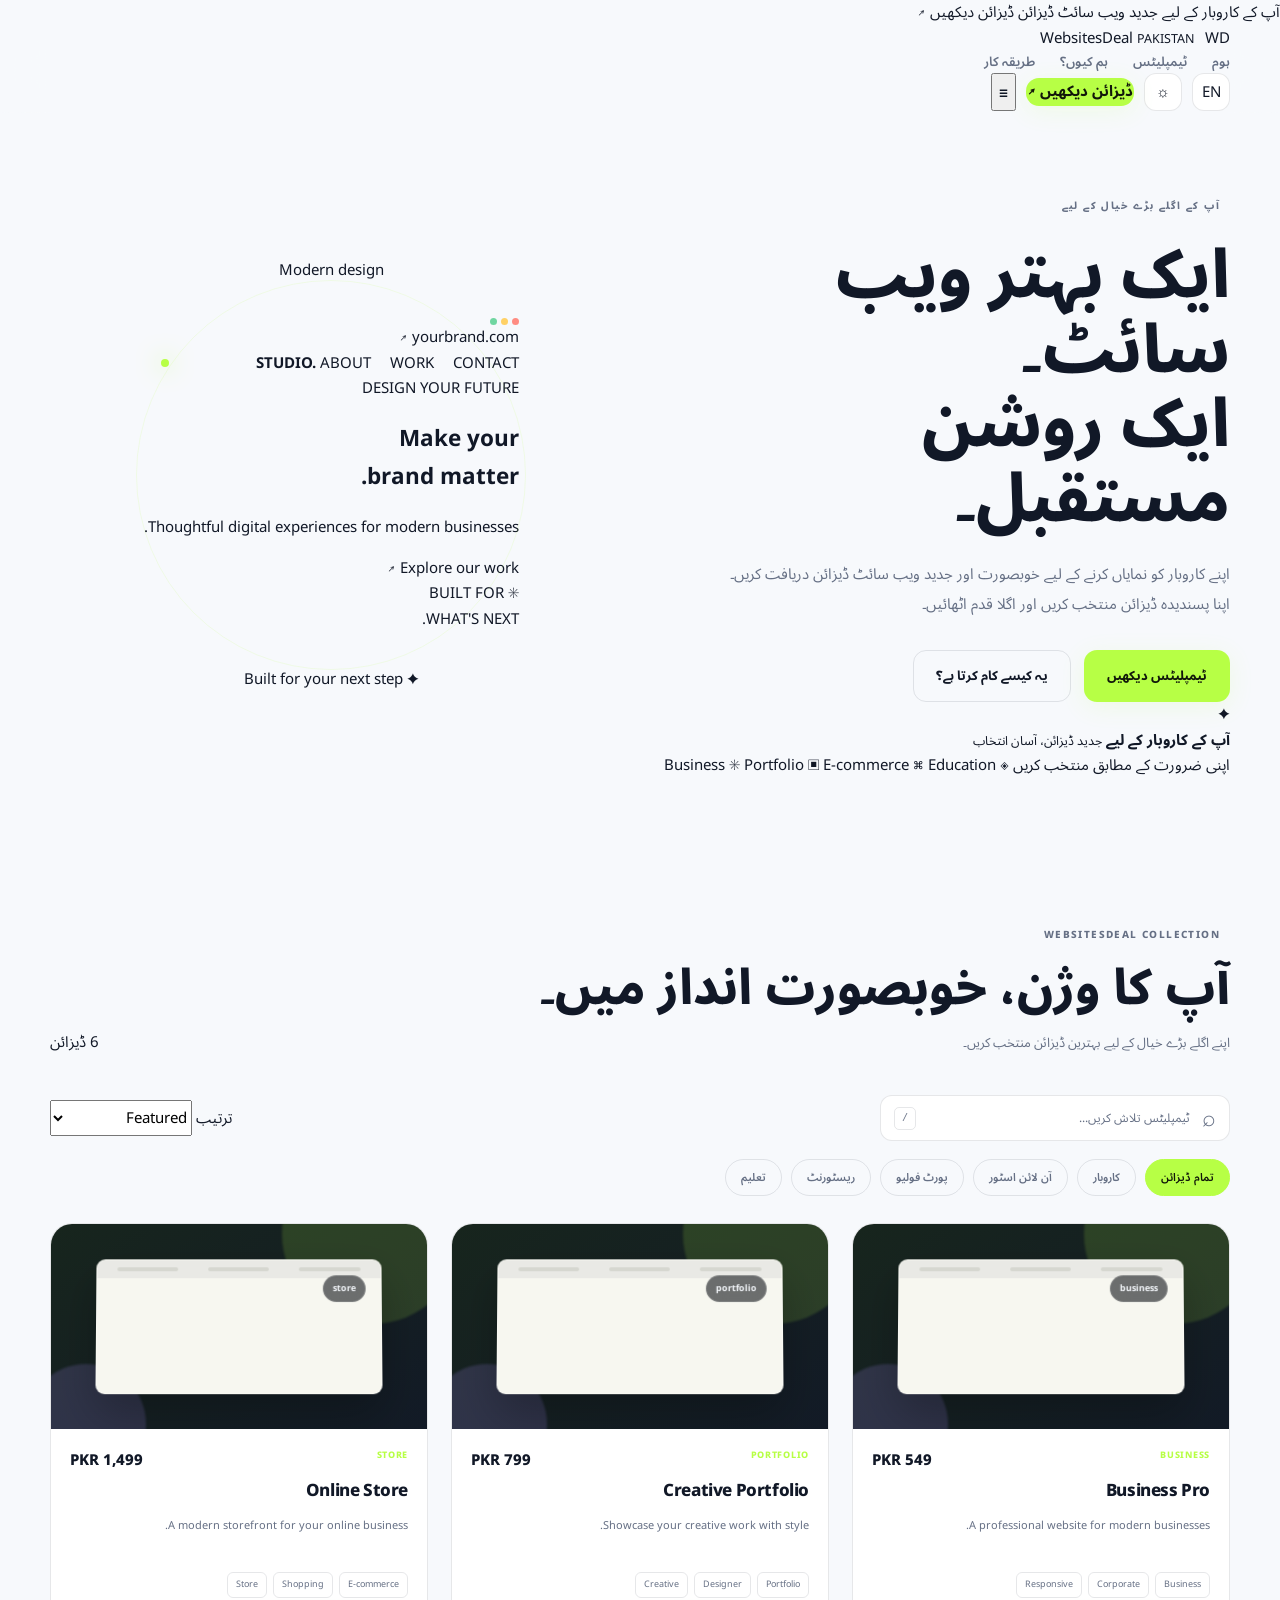
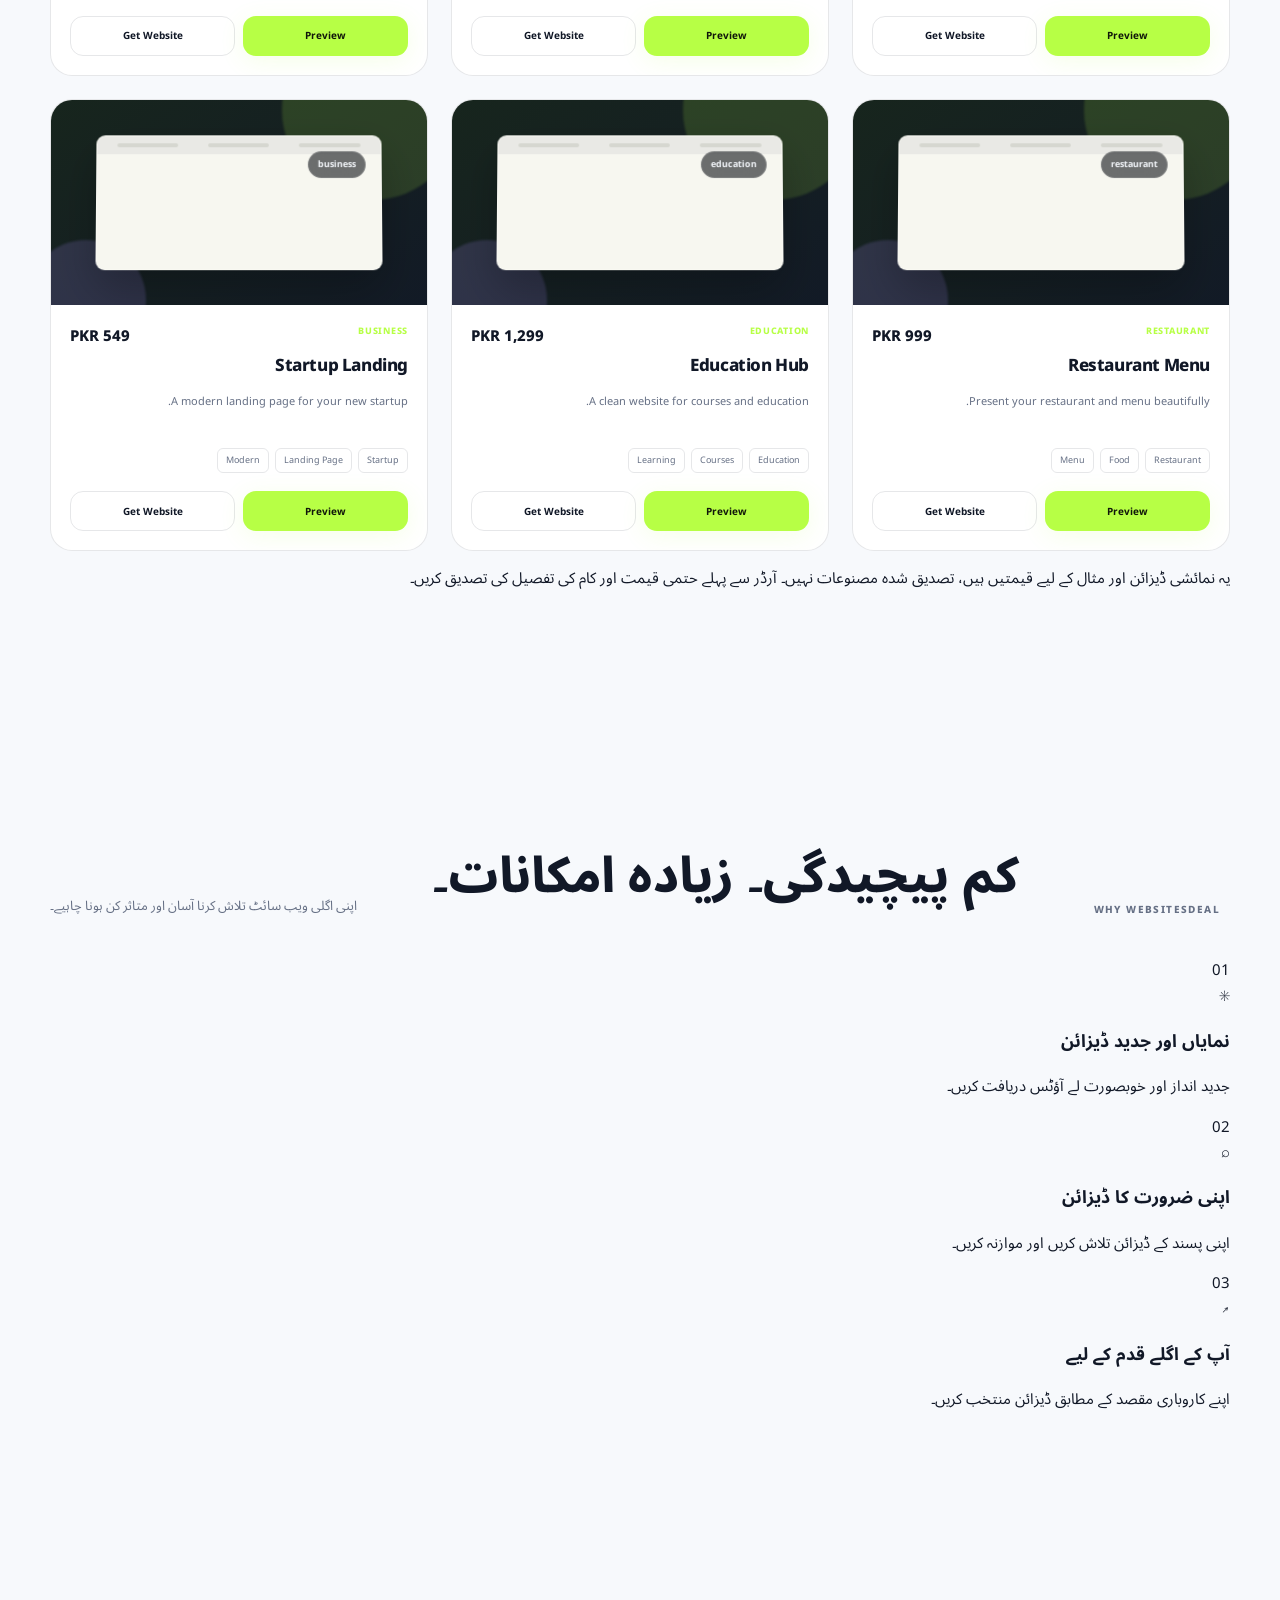
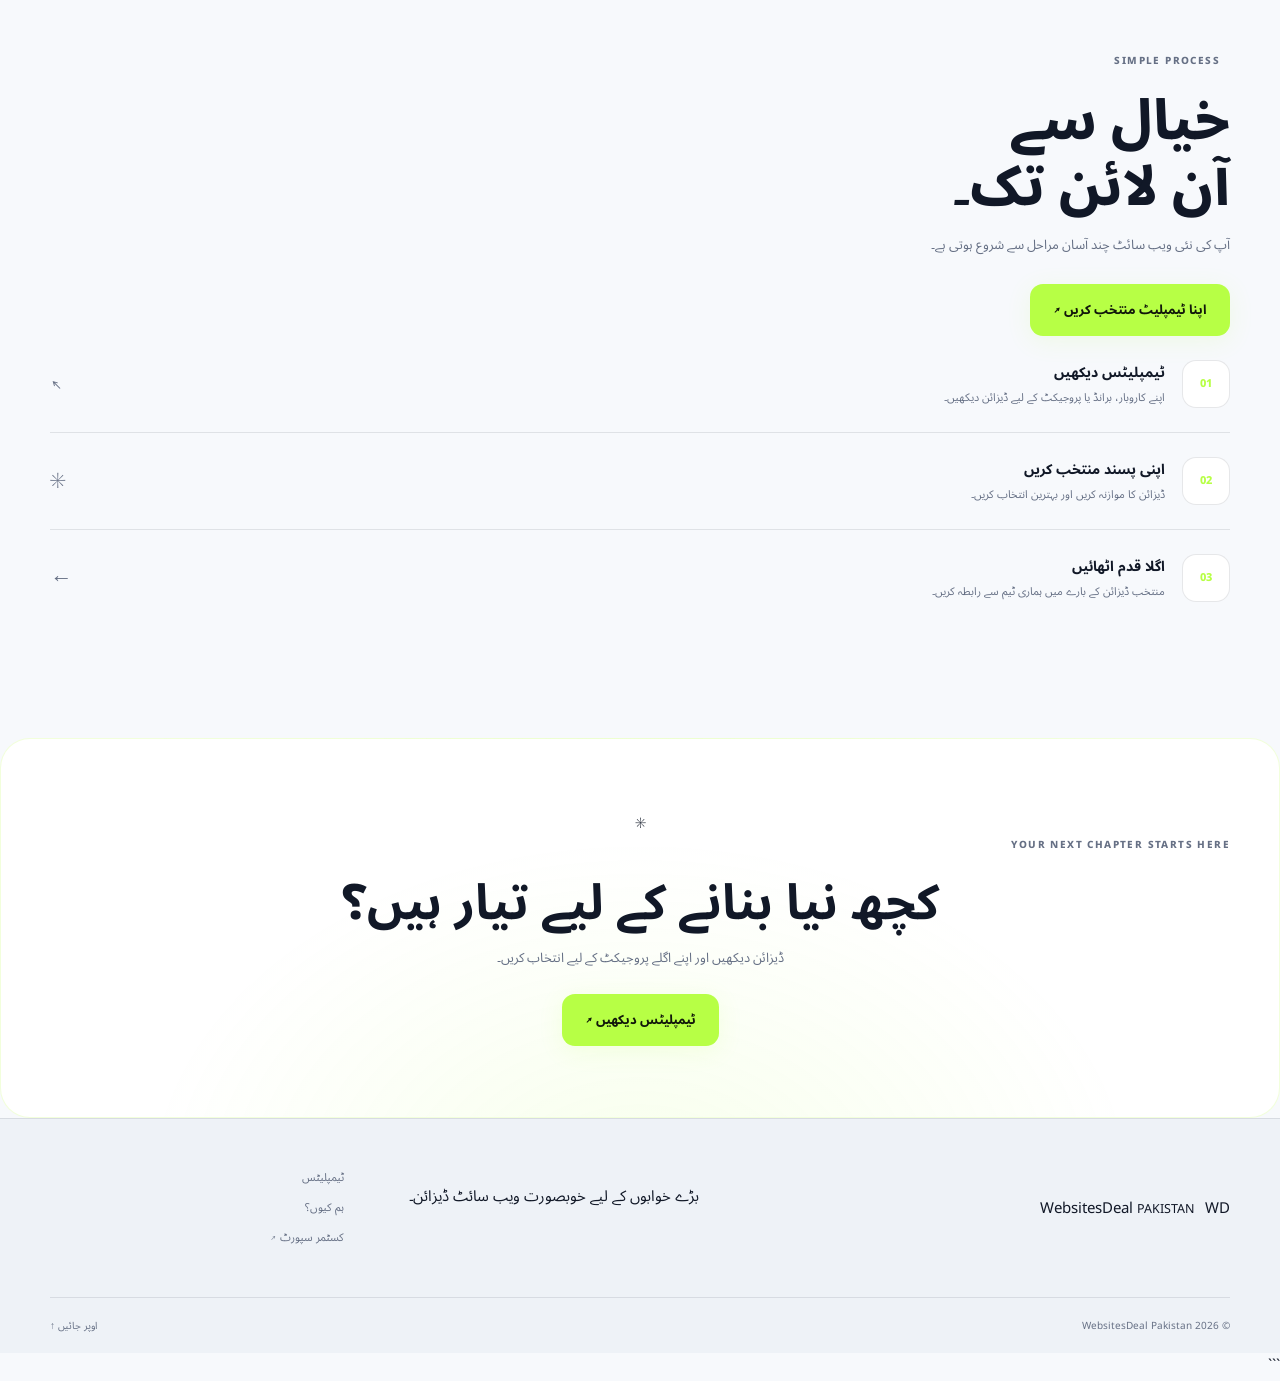
==== commit 244d3f8b: "Update index.html" ====
--- a/index.html
+++ b/index.html
@@ -1,4 +1,3 @@
-```html
 <!DOCTYPE html>
 <html lang="ur" dir="rtl">
 <head>
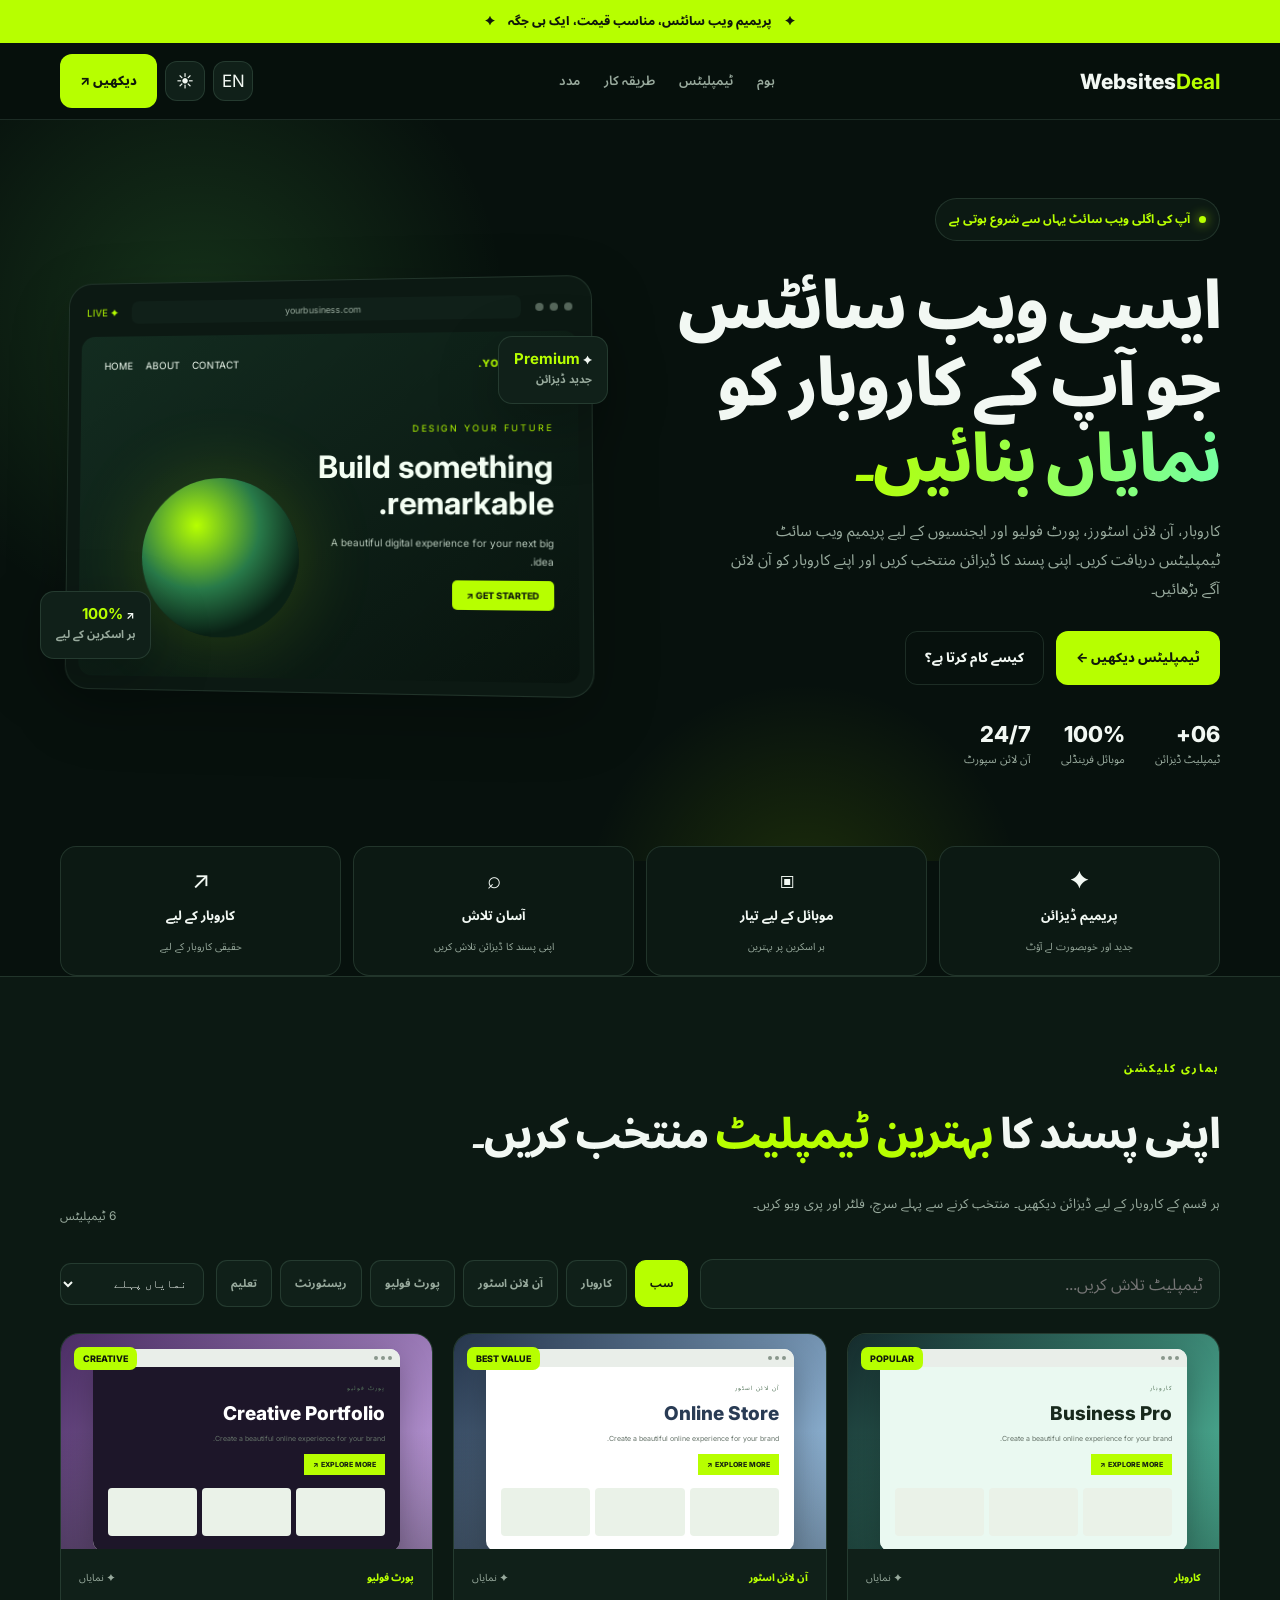
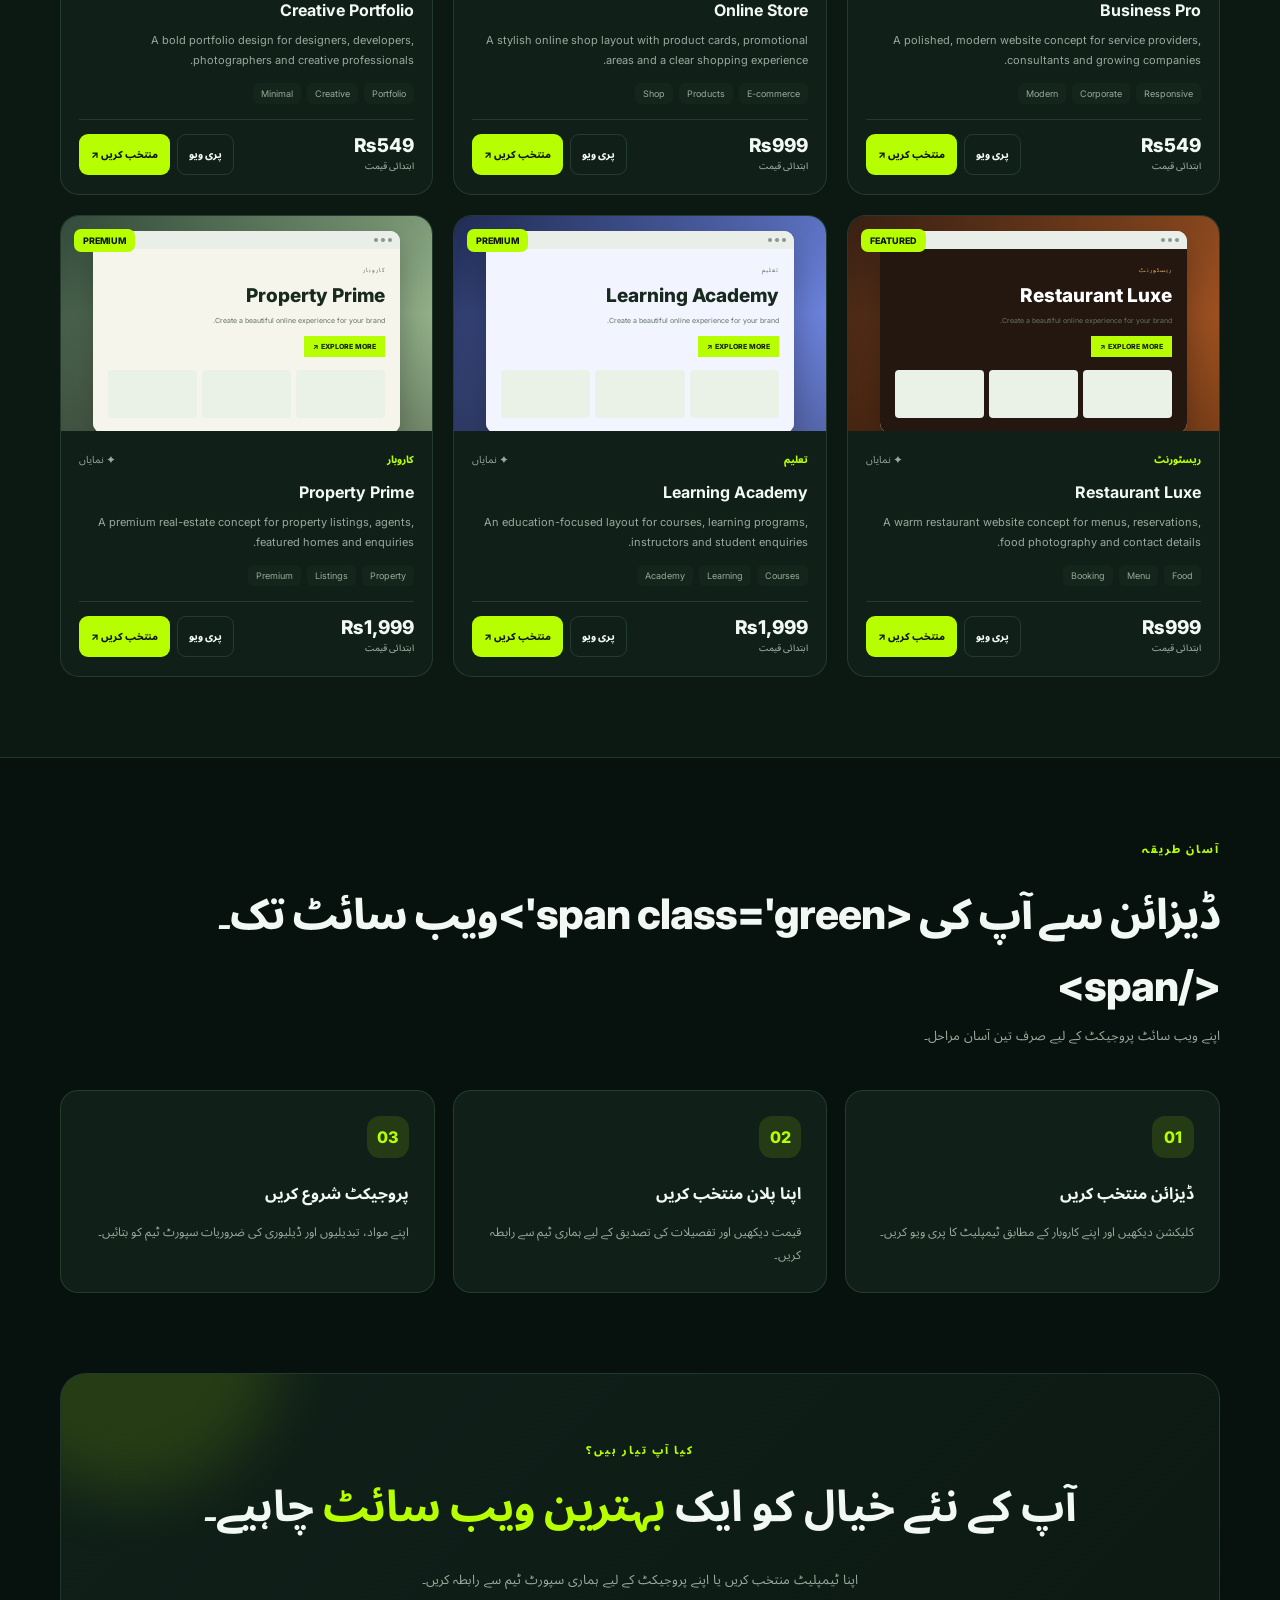
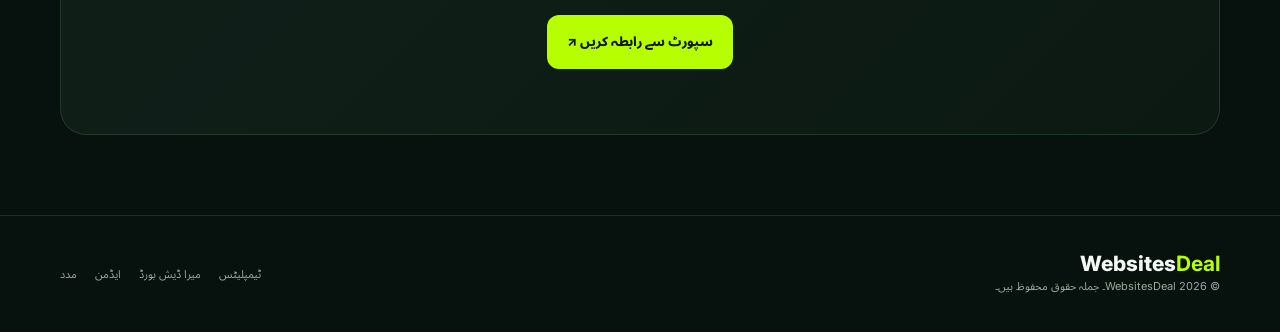
==== commit 2afe24e9: "Update index.html" ====
--- a/index.html
+++ b/index.html
@@ -1,396 +1,854 @@
+
 <!DOCTYPE html>
 <html lang="ur" dir="rtl">
 <head>
-  <meta charset="UTF-8">
-  <meta name="viewport" content="width=device-width, initial-scale=1">
-  <meta name="theme-color" content="#f7f8f4">
-  <meta name="description" content="Discover modern website designs for businesses, portfolios, online stores and more with WebsitesDeal Pakistan.">
-  <title>WebsitesDeal Pakistan — Modern Website Designs</title>
-
-  <link rel="preconnect" href="https://fonts.googleapis.com">
-  <link rel="preconnect" href="https://fonts.gstatic.com" crossorigin>
-  <link href="https://fonts.googleapis.com/css2?family=DM+Sans:wght@400;500;600;700;800&family=Noto+Sans+Arabic:wght@400;500;600;700;800&display=swap" rel="stylesheet">
-
-  <link rel="stylesheet" href="style.css">
+<meta charset="UTF-8">
+<meta name="viewport" content="width=device-width, initial-scale=1.0">
+<meta name="theme-color" content="#07110d">
+<meta name="description" content="WebsitesDeal — Premium website templates for your business. Explore, preview and choose your next website.">
+<title>WebsitesDeal — Premium Website Templates</title>
+
+<link rel="preconnect" href="https://fonts.googleapis.com">
+<link rel="preconnect" href="https://fonts.gstatic.com" crossorigin>
+<link href="https://fonts.googleapis.com/css2?family=Inter:wght@400;500;600;700;800&family=Noto+Sans+Arabic:wght@400;500;600;700;800&display=swap" rel="stylesheet">
+
+<style>
+:root {
+  --bg:#07110d;
+  --surface:#0c1913;
+  --card:#102019;
+  --card2:#14251c;
+  --text:#f2f8f3;
+  --muted:#98aa9d;
+  --line:rgba(190,255,210,.12);
+  --accent:#b7ff00;
+  --accent2:#69ed94;
+  --shadow:0 20px 60px rgba(0,0,0,.25);
+  --radius:22px;
+}
+body.light {
+  --bg:#f5f8f4;
+  --surface:#fff;
+  --card:#fff;
+  --card2:#edf4ed;
+  --text:#14251a;
+  --muted:#68796d;
+  --line:rgba(20,55,30,.12);
+  --shadow:0 20px 55px rgba(24,55,30,.09);
+}
+*{box-sizing:border-box}
+html{scroll-behavior:smooth;scroll-padding-top:90px}
+body{
+  margin:0;background:var(--bg);color:var(--text);
+  font-family:Inter,"Noto Sans Arabic",sans-serif;
+  transition:background .35s,color .35s;overflow-x:hidden;
+}
+body[dir="rtl"]{font-family:"Noto Sans Arabic",Inter,sans-serif}
+a{color:inherit;text-decoration:none}
+button,input{font:inherit}
+button{cursor:pointer}
+button:focus-visible,a:focus-visible,input:focus-visible{
+  outline:2px solid var(--accent);outline-offset:4px
+}
+::selection{background:var(--accent);color:#07110d}
+.container{width:min(1160px,92%);margin:auto}
+.muted{color:var(--muted)}
+.green{color:var(--accent)}
+.announcement{
+  text-align:center;padding:9px 12px;background:var(--accent);
+  color:#10180b;font-size:12px;font-weight:800
+}
+.announcement span{margin-inline:5px}
+.nav-wrap{
+  position:sticky;top:0;z-index:50;
+  background:color-mix(in srgb,var(--bg) 88%,transparent);
+  border-bottom:1px solid var(--line);
+  backdrop-filter:blur(18px)
+}
+.nav{
+  min-height:76px;display:flex;align-items:center;
+  justify-content:space-between;gap:20px
+}
+.brand{display:flex;align-items:center;gap:10px;font-weight:800;font-size:21px}
+.brand img{
+  width:43px;height:43px;border-radius:12px;object-fit:cover;
+  background:#fff
+}
+.brand strong{color:var(--accent)}
+.nav-links{display:flex;align-items:center;gap:24px;font-size:13px;font-weight:600}
+.nav-links a{color:var(--muted);transition:color .2s}
+.nav-links a:hover{color:var(--accent)}
+.nav-actions{display:flex;align-items:center;gap:8px}
+.icon-btn{
+  width:40px;height:40px;display:grid;place-items:center;
+  border:1px solid var(--line);border-radius:12px;
+  color:var(--text);background:var(--card);font-size:17px;
+  transition:transform .2s,border-color .2s
+}
+.icon-btn:hover{transform:translateY(-2px);border-color:var(--accent)}
+.btn{
+  display:inline-flex;justify-content:center;align-items:center;gap:8px;
+  padding:12px 19px;border-radius:12px;border:1px solid transparent;
+  background:var(--accent);color:#11190b;font-weight:800;font-size:13px;
+  transition:transform .25s,box-shadow .25s,background .25s
+}
+.btn:hover{transform:translateY(-3px);box-shadow:0 10px 30px rgba(183,255,0,.16)}
+.btn-outline{background:transparent;border-color:var(--line);color:var(--text)}
+.btn-outline:hover{border-color:var(--accent);box-shadow:none}
+.menu-toggle{display:none}
+
+/* HERO */
+.hero{
+  position:relative;isolation:isolate;min-height:610px;
+  display:flex;align-items:center;padding:78px 0 90px;overflow:hidden
+}
+.hero::before{
+  content:"";position:absolute;z-index:-2;width:650px;height:650px;
+  top:-130px;left:-130px;border-radius:50%;
+  background:radial-gradient(circle,rgba(113,255,106,.14),transparent 68%);
+  animation:glowDrift 10s ease-in-out infinite alternate
+}
+.hero::after{
+  content:"";position:absolute;z-index:-2;width:440px;height:440px;
+  bottom:-260px;right:20%;border-radius:50%;
+  background:radial-gradient(circle,rgba(183,255,0,.12),transparent 70%);
+  animation:glowDrift 12s ease-in-out infinite alternate-reverse
+}
+.hero-grid{
+  display:grid;grid-template-columns:1.05fr .95fr;gap:48px;
+  align-items:center
+}
+.eyebrow{
+  display:inline-flex;align-items:center;gap:9px;
+  padding:8px 13px;border:1px solid var(--line);border-radius:30px;
+  color:var(--accent);font-size:12px;font-weight:700;
+  background:var(--surface);animation:fadeUp .7s both
+}
+.live-dot{
+  width:7px;height:7px;border-radius:50%;background:var(--accent);
+  box-shadow:0 0 12px var(--accent);animation:pulse 1.8s infinite
+}
+.hero h1{
+  font-size:clamp(39px,5.2vw,69px);line-height:1.15;
+  letter-spacing:-2px;margin:25px 0 20px;
+  font-weight:800;animation:fadeUp .8s .1s both
+}
+.hero h1 .gradient{
+  color:var(--accent);
+  background:linear-gradient(100deg,var(--accent),#6fffb0,var(--accent));
+  background-size:220% auto;background-clip:text;-webkit-background-clip:text;
+  -webkit-text-fill-color:transparent;animation:gradientMove 5s linear infinite
+}
+.hero-desc{
+  color:var(--muted);font-size:15px;line-height:1.95;
+  max-width:500px;animation:fadeUp .8s .2s both
+}
+.hero-actions{display:flex;gap:12px;flex-wrap:wrap;margin-top:28px;animation:fadeUp .8s .3s both}
+.hero-stats{display:flex;gap:30px;flex-wrap:wrap;margin-top:36px;animation:fadeUp .8s .4s both}
+.stat strong{display:block;font-size:22px;font-weight:800}
+.stat small{color:var(--muted);font-size:11px}
+.hero-visual{position:relative;animation:visualEnter 1s .15s both}
+.hero-window{
+  position:relative;padding:13px;border:1px solid var(--line);
+  border-radius:24px;background:var(--surface);box-shadow:var(--shadow);
+  transform:perspective(1000px) rotateY(-5deg) rotateX(2deg);
+  transition:transform .5s
+}
+.hero-window:hover{transform:perspective(1000px) rotateY(0) rotateX(0) translateY(-5px)}
+.window-top{display:flex;align-items:center;gap:6px;padding:5px 5px 13px}
+.window-dot{width:8px;height:8px;border-radius:50%;background:#56675b}
+.window-url{
+  flex:1;margin-inline:8px;background:var(--card);border-radius:7px;
+  padding:6px;text-align:center;font-size:9px;color:var(--muted)
+}
+.demo-page{
+  min-height:345px;border-radius:14px;overflow:hidden;
+  background:linear-gradient(145deg,#132c20,#08130e);position:relative;
+  padding:24px;color:#f4fff4
+}
+.demo-page::after{
+  content:"";position:absolute;inset:0;pointer-events:none;
+  background:linear-gradient(120deg,transparent 25%,rgba(255,255,255,.07),transparent 60%);
+  transform:translateX(-100%);animation:shine 6s ease-in-out infinite
+}
+.demo-nav{display:flex;justify-content:space-between;font-size:10px;align-items:center}
+.demo-logo{font-weight:800;color:#b7ff00}
+.demo-hero{margin-top:45px;max-width:240px}
+.demo-hero small{color:#b7ff00;font-size:9px;letter-spacing:2px}
+.demo-hero h3{font-size:31px;line-height:1.15;margin:13px 0}
+.demo-hero p{font-size:10px;line-height:1.8;color:#b5c6b9}
+.demo-cta{display:inline-block;background:#b7ff00;color:#14200b;padding:9px 14px;border-radius:5px;font-size:9px;font-weight:800}
+.demo-orb{
+  position:absolute;width:160px;height:160px;right:55%;bottom:40px;
+  border-radius:50%;background:radial-gradient(circle at 35% 30%,#b7ff00,#287a49 42%,#0a2115 72%);
+  box-shadow:0 0 80px rgba(183,255,0,.18);
+  animation:orbFloat 5s ease-in-out infinite
+}
+.float-chip{
+  position:absolute;padding:12px 15px;border:1px solid var(--line);
+  border-radius:14px;background:var(--card);box-shadow:var(--shadow);
+  font-size:11px;font-weight:700;animation:float 5s ease-in-out infinite
+}
+.float-chip b{color:var(--accent);font-size:15px}
+.chip-one{top:14%;right:-20px}
+.chip-two{bottom:8%;left:-20px;animation-delay:-2s}
+
+/* GENERAL */
+.section{padding:80px 0}
+.section-head{
+  display:flex;justify-content:space-between;align-items:end;
+  gap:20px;margin-bottom:30px
+}
+.kicker{font-size:11px;letter-spacing:2px;text-transform:uppercase;color:var(--accent);font-weight:800}
+.section h2{font-size:clamp(27px,3.5vw,42px);margin:10px 0;font-weight:800;letter-spacing:-1px}
+.section-desc{color:var(--muted);font-size:13px;line-height:1.8;max-width:520px}
+.trust-strip{
+  display:grid;grid-template-columns:repeat(4,1fr);gap:12px;margin-top:-15px
+}
+.trust-item{
+  padding:18px;background:var(--surface);border:1px solid var(--line);
+  border-radius:16px;text-align:center;transition:transform .3s,border-color .3s
+}
+.trust-item:hover{transform:translateY(-4px);border-color:var(--accent)}
+.trust-icon{font-size:24px;margin-bottom:8px}
+.trust-item strong{display:block;font-size:13px}
+.trust-item small{display:block;color:var(--muted);font-size:10px;margin-top:6px}
+
+/* TEMPLATE FILTERS */
+.catalog{background:var(--surface);border-block:1px solid var(--line)}
+.catalog-tools{display:flex;gap:12px;align-items:center;flex-wrap:wrap;margin-bottom:24px}
+.search-wrap{position:relative;flex:1;min-width:210px}
+.search-wrap input{
+  width:100%;padding:14px 16px;border-radius:13px;
+  background:var(--card);color:var(--text);border:1px solid var(--line);
+  outline:none
+}
+.search-wrap input:focus{border-color:var(--accent)}
+.filters{display:flex;gap:8px;flex-wrap:wrap}
+.filter-btn{
+  padding:11px 14px;border-radius:11px;border:1px solid var(--line);
+  background:var(--card);color:var(--muted);font-size:11px;font-weight:700;
+  transition:all .2s
+}
+.filter-btn:hover,.filter-btn.active{background:var(--accent);color:#11190b;border-color:var(--accent)}
+.sort-select{
+  padding:12px;border-radius:11px;background:var(--card);
+  border:1px solid var(--line);color:var(--text);font-size:12px
+}
+.template-grid{display:grid;grid-template-columns:repeat(3,minmax(0,1fr));gap:20px}
+.template-card{
+  background:var(--card);border:1px solid var(--line);border-radius:19px;
+  overflow:hidden;min-width:0;transition:transform .35s,border-color .35s,box-shadow .35s;
+  animation:fadeUp .55s both
+}
+.template-card:hover{
+  transform:translateY(-8px);border-color:rgba(183,255,0,.55);
+  box-shadow:0 20px 45px rgba(0,0,0,.14)
+}
+.template-art{
+  height:215px;position:relative;overflow:hidden;
+  display:grid;place-items:center;padding:15px;background:#12231a
+}
+.template-art::after{
+  content:"";position:absolute;inset:0;
+  background:linear-gradient(180deg,transparent 45%,rgba(0,0,0,.32))
+}
+.art-inner{position:relative;z-index:1;width:90%;height:100%;transition:transform .5s}
+.template-card:hover .art-inner{transform:scale(1.045)}
+.mini-browser{
+  width:100%;height:100%;overflow:hidden;border-radius:10px;
+  background:#fff;color:#1d2a20;box-shadow:0 12px 30px rgba(0,0,0,.25)
+}
+.mini-bar{height:18px;background:#e9eee9;display:flex;align-items:center;gap:3px;padding:0 8px}
+.mini-bar i{width:4px;height:4px;border-radius:50%;background:#89978c}
+.mini-content{padding:15px;height:calc(100% - 18px);overflow:hidden}
+.mini-label{font-size:6px;letter-spacing:1px;color:#56765c}
+.mini-title{font-size:19px;line-height:1.12;font-weight:800;margin:9px 0;color:#182a1d}
+.mini-text{font-size:7px;color:#657369;line-height:1.6;max-width:180px}
+.mini-button{display:inline-block;margin-top:10px;background:#b7ff00;color:#1b2910;padding:6px 9px;font-size:7px;font-weight:800}
+.mini-row{display:flex;gap:5px;margin-top:13px}
+.mini-box{height:48px;flex:1;background:#eaf2e8;border-radius:4px}
+.art-restaurant{background:linear-gradient(135deg,#382014,#b65d24)}
+.art-restaurant .mini-content{background:#241710;color:#fff}
+.art-restaurant .mini-title{color:#fff}
+.art-restaurant .mini-label{color:#e6ae6b}
+.art-store{background:linear-gradient(135deg,#26364c,#a1c9ec)}
+.art-store .mini-title{color:#293b54}
+.art-agency{background:linear-gradient(135deg,#152b2c,#53bfa1)}
+.art-agency .mini-content{background:#eaf9f1}
+.art-portfolio{background:linear-gradient(135deg,#4b2d64,#c8a6e6)}
+.art-portfolio .mini-content{background:#1d1629;color:#fff}
+.art-portfolio .mini-title{color:#fff}
+.art-course{background:linear-gradient(135deg,#202c54,#7f98ff)}
+.art-course .mini-content{background:#f2f4ff}
+.art-realestate{background:linear-gradient(135deg,#324a3a,#a9c99c)}
+.art-realestate .mini-content{background:#f5f5eb}
+.art-generic{background:linear-gradient(135deg,#183728,#6ba879)}
+.art-badge{
+  position:absolute;z-index:2;top:13px;left:13px;
+  padding:6px 9px;border-radius:7px;background:var(--accent);
+  color:#11190b;font-size:9px;font-weight:800
+}
+.art-preview{
+  position:absolute;z-index:3;bottom:12px;right:12px;
+  background:rgba(7,17,13,.88);color:#fff;border:1px solid rgba(255,255,255,.2);
+  border-radius:9px;padding:9px 12px;font-size:10px;font-weight:700;
+  opacity:0;transform:translateY(7px);transition:all .25s
+}
+.template-card:hover .art-preview,.art-preview:focus{opacity:1;transform:translateY(0)}
+.card-body{padding:18px}
+.card-meta{display:flex;align-items:center;justify-content:space-between;gap:10px}
+.category-tag{font-size:10px;color:var(--accent);font-weight:800}
+.template-card h3{font-size:16px;margin:12px 0 8px}
+.card-desc{font-size:11px;color:var(--muted);line-height:1.8;min-height:40px}
+.tag-row{display:flex;gap:6px;flex-wrap:wrap;margin:12px 0}
+.tag{font-size:9px;color:var(--muted);padding:5px 8px;background:var(--card2);border-radius:6px}
+.card-footer{display:flex;justify-content:space-between;align-items:center;gap:8px;margin-top:15px;padding-top:14px;border-top:1px solid var(--line)}
+.price{font-size:19px;font-weight:800}
+.price small{display:block;color:var(--muted);font-size:9px;font-weight:500}
+.card-actions{display:flex;gap:7px}
+.small-btn{padding:9px 11px;font-size:10px;border-radius:9px}
+.empty-state{display:none;text-align:center;padding:60px 10px;color:var(--muted)}
+
+/* HOW IT WORKS */
+.steps-grid{display:grid;grid-template-columns:repeat(3,1fr);gap:18px}
+.step-card{padding:25px;border:1px solid var(--line);background:var(--card);border-radius:18px;transition:transform .3s}
+.step-card:hover{transform:translateY(-5px)}
+.step-number{width:42px;height:42px;display:grid;place-items:center;border-radius:13px;background:rgba(183,255,0,.12);color:var(--accent);font-weight:800}
+.step-card h3{font-size:16px;margin:19px 0 10px}
+.step-card p{font-size:12px;color:var(--muted);line-height:1.9;margin:0}
+
+/* CTA + FOOTER */
+.cta{padding:0 0 80px}
+.cta-panel{
+  position:relative;overflow:hidden;text-align:center;padding:65px 25px;
+  border-radius:26px;border:1px solid var(--line);
+  background:linear-gradient(135deg,var(--card),var(--surface))
+}
+.cta-panel::before{
+  content:"";position:absolute;width:300px;height:300px;left:-80px;top:-180px;
+  border-radius:50%;background:rgba(183,255,0,.13);filter:blur(30px)
+}
+.cta-panel h2{font-size:clamp(27px,4vw,43px);margin:0 0 15px}
+.cta-panel p{color:var(--muted);font-size:13px;line-height:1.8;margin:0 auto 24px;max-width:510px}
+footer{border-top:1px solid var(--line);padding:35px 0}
+.footer-inner{display:flex;justify-content:space-between;align-items:center;gap:20px;flex-wrap:wrap}
+.footer-copy{color:var(--muted);font-size:11px;line-height:1.9}
+.footer-links{display:flex;gap:18px;flex-wrap:wrap;font-size:11px;color:var(--muted)}
+.footer-links a:hover{color:var(--accent)}
+.toast{
+  position:fixed;bottom:25px;left:50%;z-index:100;
+  transform:translate(-50%,20px);opacity:0;pointer-events:none;
+  padding:13px 18px;border-radius:12px;background:var(--accent);
+  color:#10180b;font-size:12px;font-weight:800;transition:.3s
+}
+.toast.show{opacity:1;transform:translate(-50%,0)}
+.modal{
+  position:fixed;inset:0;z-index:90;display:none;place-items:center;
+  padding:20px;background:rgba(0,0,0,.75);backdrop-filter:blur(8px)
+}
+.modal.open{display:grid;animation:fadeIn .2s}
+.modal-box{
+  width:min(580px,100%);max-height:85vh;overflow:auto;
+  background:var(--surface);border:1px solid var(--line);border-radius:20px;
+  padding:22px;animation:modalEnter .3s
+}
+.modal-head{display:flex;align-items:center;justify-content:space-between;gap:10px}
+.modal-head h3{margin:0;font-size:20px}
+.modal-art{margin:18px 0;height:220px;border-radius:13px;overflow:hidden}
+.modal-desc{color:var(--muted);font-size:13px;line-height:1.9}
+.modal-actions{display:flex;gap:10px;flex-wrap:wrap;margin-top:20px}
+
+/* SCROLL REVEAL */
+.reveal{opacity:0;transform:translateY(22px);transition:opacity .7s ease,transform .7s ease}
+.reveal.visible{opacity:1;transform:translateY(0)}
+
+@keyframes fadeUp{from{opacity:0;transform:translateY(22px)}to{opacity:1;transform:translateY(0)}}
+@keyframes fadeIn{from{opacity:0}to{opacity:1}}
+@keyframes modalEnter{from{opacity:0;transform:translateY(12px) scale(.98)}to{opacity:1;transform:translateY(0) scale(1)}}
+@keyframes visualEnter{from{opacity:0;transform:translateY(25px) scale(.97)}to{opacity:1;transform:translateY(0) scale(1)}}
+@keyframes pulse{0%,100%{opacity:1;box-shadow:0 0 10px var(--accent)}50%{opacity:.55;box-shadow:0 0 2px var(--accent)}}
+@keyframes glowDrift{from{transform:translate(0,0) scale(1)}to{transform:translate(45px,30px) scale(1.15)}}
+@keyframes orbFloat{0%,100%{transform:translateY(0) rotate(0)}50%{transform:translateY(-15px) rotate(8deg)}}
+@keyframes float{0%,100%{transform:translateY(0)}50%{transform:translateY(-10px)}}
+@keyframes gradientMove{to{background-position:220% center}}
+@keyframes shine{0%,45%{transform:translateX(-100%)}70%,100%{transform:translateX(100%)}}
+
+@media(min-width:1200px){.hero{min-height:650px}}
+@media(max-width:900px){
+  .nav-links{gap:14px}
+  .hero-grid{gap:28px}
+  .hero{min-height:auto;padding:70px 0}
+  .template-grid{grid-template-columns:repeat(2,minmax(0,1fr))}
+  .demo-orb{right:48%}
+}
+@media(max-width:680px){
+  .nav{min-height:66px}
+  .brand{font-size:17px}
+  .brand img{width:36px;height:36px}
+  .menu-toggle{display:grid}
+  .nav-links{
+    display:none;position:absolute;top:66px;left:4%;right:4%;
+    padding:18px;background:var(--surface);border:1px solid var(--line);
+    border-radius:15px;box-shadow:var(--shadow);flex-direction:column;align-items:stretch;gap:0
+  }
+  .nav-links.open{display:flex;animation:fadeUp .2s}
+  .nav-links a{padding:13px 8px;border-bottom:1px solid var(--line)}
+  .nav-links a:last-child{border:0}
+  .nav-actions{gap:5px}
+  .nav-actions .icon-btn{width:36px;height:36px}
+  .nav-actions .btn{padding:10px 12px;font-size:11px}
+  .hero{padding:55px 0 70px}
+  .hero-grid{grid-template-columns:1fr;gap:45px}
+  .hero h1{font-size:clamp(39px,10vw,55px);letter-spacing:-1px}
+  .hero-desc{font-size:13px}
+  .hero-stats{gap:23px}
+  .hero-window{transform:none}
+  .demo-page{min-height:300px}
+  .demo-orb{width:120px;height:120px;right:55%;bottom:35px}
+  .chip-one{right:-6px}.chip-two{left:-6px}
+  .trust-strip{grid-template-columns:repeat(2,1fr)}
+  .section{padding:60px 0}
+  .section-head{align-items:start;flex-direction:column}
+  .catalog-tools{align-items:stretch}
+  .search-wrap{flex-basis:100%}
+  .filters{flex-wrap:nowrap;overflow-x:auto;padding-bottom:5px}
+  .filter-btn{white-space:nowrap}
+  .sort-select{width:100%}
+  .template-grid{grid-template-columns:1fr;gap:15px}
+  .template-art{height:225px}
+  .steps-grid{grid-template-columns:1fr}
+  .cta{padding-bottom:60px}
+  .cta-panel{padding:45px 20px}
+  .footer-inner{flex-direction:column;align-items:flex-start}
+}
+@media(prefers-reduced-motion:reduce){
+  *,*::before,*::after{animation-duration:.01ms!important;animation-iteration-count:1!important;scroll-behavior:auto!important;transition-duration:.01ms!important}
+  .reveal{opacity:1;transform:none}
+}
+</style>
 </head>
 
-<body class="light-theme">
-
-  <div class="announcement">
-    <span data-i18n="announcement">آپ کے کاروبار کے لیے جدید ویب سائٹ ڈیزائن</span>
-    <a href="#templates" data-i18n="explore">ڈیزائن دیکھیں ↗</a>
+<body>
+<div class="announcement">
+  <span>✦</span>
+  <span data-en="Premium websites. Smart prices. One simple place."
+        data-ur="پریمیم ویب سائٹس، مناسب قیمت، ایک ہی جگہ">پریمیم ویب سائٹس، مناسب قیمت، ایک ہی جگہ</span>
+  <span>✦</span>
+</div>
+
+<header class="nav-wrap">
+  <div class="container nav">
+    <a class="brand" href="#home" aria-label="WebsitesDeal home">
+      <img src="https://raw.githubusercontent.com/yourdocuments/assets/main/wd1.jpg" alt="WebsitesDeal logo" onerror="this.style.display='none'">
+      <span>Websites<strong>Deal</strong></span>
+    </a>
+
+    <nav class="nav-links" id="navLinks">
+      <a href="#home" data-en="Home" data-ur="ہوم">ہوم</a>
+      <a href="#templates" data-en="Templates" data-ur="ٹیمپلیٹس">ٹیمپلیٹس</a>
+      <a href="#how" data-en="How It Works" data-ur="طریقہ کار">طریقہ کار</a>
+      <a href="https://support.websitesdeal.com" target="_blank" rel="noopener" data-en="Support" data-ur="مدد">مدد</a>
+    </nav>
+
+    <div class="nav-actions">
+      <button class="icon-btn" id="languageBtn" aria-label="Change language">EN</button>
+      <button class="icon-btn" id="themeBtn" aria-label="Toggle color theme">☀</button>
+      <a class="btn" href="#templates" data-en="Explore ↗" data-ur="دیکھیں ↗">دیکھیں ↗</a>
+      <button class="icon-btn menu-toggle" id="menuBtn" aria-label="Open menu">☰</button>
+    </div>
   </div>
-
-  <header class="site-header" id="siteHeader">
-    <div class="container nav-wrap">
-
-      <a class="brand" href="#" aria-label="WebsitesDeal Pakistan home">
-        <span class="brand-mark">W<span>D</span></span>
-        <span class="brand-copy">
-          Websites<span>Deal</span>
-          <small>PAKISTAN</small>
-        </span>
-      </a>
-
-      <nav class="nav-links" id="navLinks" aria-label="Main navigation">
-        <a href="#" data-i18n="navHome">ہوم</a>
-        <a href="#templates" data-i18n="navTemplates">ٹیمپلیٹس</a>
-        <a href="#benefits" data-i18n="navBenefits">ہم کیوں؟</a>
-        <a href="#process" data-i18n="navProcess">طریقہ کار</a>
-      </nav>
-
-      <div class="nav-actions">
-        <button class="icon-button" id="languageBtn" type="button" aria-label="Switch language">EN</button>
-        <button class="icon-button" id="themeBtn" type="button" aria-label="Switch theme">☼</button>
-        <a class="button button-primary nav-cta" href="#templates" data-i18n="navCta">ڈیزائن دیکھیں ↗</a>
-        <button class="menu-toggle" id="menuBtn" type="button" aria-label="Open menu" aria-expanded="false">☰</button>
+</header>
+
+<main>
+<section class="hero" id="home">
+  <div class="container hero-grid">
+    <div>
+      <div class="eyebrow"><span class="live-dot"></span>
+        <span data-en="YOUR NEXT WEBSITE STARTS HERE" data-ur="آپ کی اگلی ویب سائٹ یہاں سے شروع ہوتی ہے">آپ کی اگلی ویب سائٹ یہاں سے شروع ہوتی ہے</span>
       </div>
-
-    </div>
-  </header>
-
-  <main>
-
-    <!-- HERO -->
-    <section class="hero">
-      <div class="hero-glow glow-one"></div>
-      <div class="hero-glow glow-two"></div>
-
-      <div class="container">
-        <div class="hero-grid">
-
-          <div class="hero-copy reveal">
-            <div class="eyebrow">
-              <span class="live-dot"></span>
-              <span data-i18n="heroEyebrow">آپ کے اگلے بڑے خیال کے لیے</span>
-            </div>
-
-            <h1 data-i18n="heroTitle">
-              ایک بہتر ویب سائٹ۔<br>
-              <span>ایک روشن مستقبل۔</span>
-            </h1>
-
-            <p class="hero-description" data-i18n="heroText">
-              اپنے کاروبار کو نمایاں کرنے کے لیے خوبصورت اور جدید ویب سائٹ ڈیزائن دریافت کریں۔ اپنا پسندیدہ ڈیزائن منتخب کریں اور اگلا قدم اٹھائیں۔
-            </p>
-
-            <div class="hero-actions">
-              <a href="#templates" class="button button-primary button-large" data-i18n="heroCta">ٹیمپلیٹس دیکھیں</a>
-              <a href="#process" class="button button-outline button-large" data-i18n="heroSecondary">یہ کیسے کام کرتا ہے؟</a>
-            </div>
-
-            <div class="hero-trust">
-              <div class="trust-icon">✦</div>
-              <div>
-                <strong data-i18n="trustTitle">آپ کے کاروبار کے لیے</strong>
-                <small data-i18n="trustText">جدید ڈیزائن، آسان انتخاب</small>
-              </div>
-            </div>
+      <h1 data-en-html="Websites that make your business <span class='gradient'>stand out.</span>"
+          data-ur-html="ایسی ویب سائٹس جو آپ کے کاروبار کو <span class='gradient'>نمایاں بنائیں۔</span>">
+        ایسی ویب سائٹس جو آپ کے کاروبار کو <span class="gradient">نمایاں بنائیں۔</span>
+      </h1>
+      <p class="hero-desc" data-en="Discover premium website templates for businesses, online stores, portfolios and agencies. Find your style and take your online presence to the next level."
+         data-ur="کاروبار، آن لائن اسٹورز، پورٹ فولیو اور ایجنسیوں کے لیے پریمیم ویب سائٹ ٹیمپلیٹس دریافت کریں۔ اپنی پسند کا ڈیزائن منتخب کریں اور اپنے کاروبار کو آن لائن آگے بڑھائیں۔">
+        کاروبار، آن لائن اسٹورز، پورٹ فولیو اور ایجنسیوں کے لیے پریمیم ویب سائٹ ٹیمپلیٹس دریافت کریں۔ اپنی پسند کا ڈیزائن منتخب کریں اور اپنے کاروبار کو آن لائن آگے بڑھائیں۔
+      </p>
+      <div class="hero-actions">
+        <a class="btn" href="#templates" data-en="Explore Templates →" data-ur="ٹیمپلیٹس دیکھیں ←">ٹیمپلیٹس دیکھیں ←</a>
+        <a class="btn btn-outline" href="#how" data-en="How it works" data-ur="کیسے کام کرتا ہے؟">کیسے کام کرتا ہے؟</a>
+      </div>
+      <div class="hero-stats">
+        <div class="stat"><strong id="templateCount">06+</strong><small data-en="Template styles" data-ur="ٹیمپلیٹ ڈیزائن">ٹیمپلیٹ ڈیزائن</small></div>
+        <div class="stat"><strong>100%</strong><small data-en="Mobile friendly" data-ur="موبائل فرینڈلی">موبائل فرینڈلی</small></div>
+        <div class="stat"><strong>24/7</strong><small data-en="Online support" data-ur="آن لائن سپورٹ">آن لائن سپورٹ</small></div>
+      </div>
+    </div>
+
+    <div class="hero-visual" aria-label="Website design preview">
+      <div class="hero-window">
+        <div class="window-top">
+          <i class="window-dot"></i><i class="window-dot"></i><i class="window-dot"></i>
+          <div class="window-url">yourbusiness.com</div>
+          <span style="font-size:10px;color:var(--accent)">✦ LIVE</span>
+        </div>
+        <div class="demo-page">
+          <div class="demo-nav">
+            <span class="demo-logo">YOUR BRAND.</span>
+            <span>HOME　 ABOUT　 CONTACT</span>
           </div>
-
-          <div class="hero-visual reveal" id="heroVisual">
-            <div class="visual-orbit"></div>
-
-            <div class="floating-chip chip-top">
-              <span class="chip-dot"></span>
-              <span data-i18n="chipModern">Modern design</span>
-            </div>
-
-            <div class="hero-browser">
-              <div class="browser-bar">
-                <div class="browser-dots"><i></i><i></i><i></i></div>
-                <span>yourbrand.com</span>
-                <span>↗</span>
-              </div>
-
-              <div class="browser-content">
-                <div class="mock-nav">
-                  <b>STUDIO.</b>
-                  <span>ABOUT　 WORK　 CONTACT</span>
-                </div>
-
-                <div class="mock-hero">
-                  <span class="mock-label">DESIGN YOUR FUTURE</span>
-                  <h2>Make your<br>brand matter.</h2>
-                  <p>Thoughtful digital experiences for modern businesses.</p>
-                  <span class="mock-link">Explore our work ↗</span>
-                </div>
-              </div>
-
-              <div class="mock-art">
-                <span class="art-shape shape-a"></span>
-                <span class="art-shape shape-b"></span>
-                <span class="shape-c">✳</span>
-                <span class="art-art-label">BUILT FOR<br>WHAT'S NEXT.</span>
-              </div>
-            </div>
-
-            <div class="floating-chip chip-bottom">
-              <span class="chip-star">✦</span>
-              <span data-i18n="chipReady">Built for your next step</span>
-            </div>
+          <div class="demo-hero">
+            <small>DESIGN YOUR FUTURE</small>
+            <h3>Build something<br>remarkable.</h3>
+            <p>A beautiful digital experience for your next big idea.</p>
+            <span class="demo-cta">GET STARTED ↗</span>
           </div>
-
-        </div>
-
-        <div class="category-strip">
-          <span data-i18n="categoryIntro">اپنی ضرورت کے مطابق منتخب کریں</span>
-          <a href="#templates" data-category-link="business">◈ <span data-i18n="business">Business</span></a>
-          <a href="#templates" data-category-link="portfolio">✳ <span data-i18n="portfolio">Portfolio</span></a>
-          <a href="#templates" data-category-link="store">▣ <span data-i18n="store">E-commerce</span></a>
-          <a href="#templates" data-category-link="education">⌘ <span data-i18n="education">Education</span></a>
+          <div class="demo-orb"></div>
         </div>
       </div>
-    </section>
-
-    <!-- TEMPLATES -->
-    <section class="section templates-section" id="templates">
-      <div class="container">
-
-        <div class="section-heading reveal">
-          <div>
-            <div class="eyebrow">
-              <span class="eyebrow-line"></span>
-              <span data-i18n="templateEyebrow">WEBSITESDEAL COLLECTION</span>
-            </div>
-
-            <h2 data-i18n="templateTitle">
-              آپ کا وژن، <span>خوبصورت انداز میں۔</span>
-            </h2>
-
-            <p data-i18n="templateText">
-              اپنے اگلے بڑے خیال کے لیے بہترین ڈیزائن منتخب کریں۔
-            </p>
-          </div>
-
-          <div class="collection-count">
-            <span id="resultCount">6</span>
-            <span data-i18n="designs">ڈیزائن</span>
-          </div>
-        </div>
-
-        <div class="template-toolbar reveal">
-          <label class="search-box">
-            <span class="search-icon">⌕</span>
-            <input
-              type="search"
-              id="searchInput"
-              data-i18n-placeholder="searchPlaceholder"
-              placeholder="ٹیمپلیٹس تلاش کریں..."
-              autocomplete="off"
-              aria-label="Search templates"
-            >
-            <kbd>/</kbd>
-          </label>
-
-          <label class="sort-control">
-            <span data-i18n="sortLabel">ترتیب</span>
-            <select id="sortSelect" aria-label="Sort templates">
-              <option value="featured" data-i18n="sortFeatured">Featured</option>
-              <option value="price-low" data-i18n="sortLow">Price: low to high</option>
-              <option value="price-high" data-i18n="sortHigh">Price: high to low</option>
-              <option value="name" data-i18n="sortName">Name</option>
-            </select>
-          </label>
-        </div>
-
-        <div class="filter-row reveal" id="filterButtons">
-          <button class="filter-button active" type="button" data-filter="all" data-i18n="filterAll">تمام ڈیزائن</button>
-          <button class="filter-button" type="button" data-filter="business" data-i18n="filterBusiness">کاروبار</button>
-          <button class="filter-button" type="button" data-filter="store" data-i18n="filterStore">آن لائن اسٹور</button>
-          <button class="filter-button" type="button" data-filter="portfolio" data-i18n="filterPortfolio">پورٹ فولیو</button>
-          <button class="filter-button" type="button" data-filter="restaurant" data-i18n="filterRestaurant">ریسٹورنٹ</button>
-          <button class="filter-button" type="button" data-filter="education" data-i18n="filterEducation">تعلیم</button>
-        </div>
-
-        <div class="template-grid" id="templateGrid" aria-live="polite">
-          <!-- Template cards are generated by script.js -->
-        </div>
-
-        <div class="empty-state" id="emptyState" hidden>
-          <div class="empty-icon">⌕</div>
-          <h3 data-i18n="emptyTitle">کوئی ٹیمپلیٹ نہیں ملا</h3>
-          <p data-i18n="emptyText">دوسری تلاش یا کیٹیگری منتخب کریں۔</p>
-          <button class="button button-primary" type="button" id="resetFilters" data-i18n="reset">فلٹرز ری سیٹ کریں</button>
-        </div>
-
-        <p class="demo-note" data-i18n="demoNote">
-          یہ نمائشی ڈیزائن اور مثال کے لیے قیمتیں ہیں، تصدیق شدہ مصنوعات نہیں۔ آرڈر سے پہلے حتمی قیمت اور کام کی تفصیل کی تصدیق کریں۔
-        </p>
-
+      <div class="float-chip chip-one">✦ <b>Premium</b><br><span class="muted" data-en="Modern design" data-ur="جدید ڈیزائن">جدید ڈیزائن</span></div>
+      <div class="float-chip chip-two">↗ <b>100%</b><br><span class="muted" data-en="Responsive layout" data-ur="ہر اسکرین کے لیے">ہر اسکرین کے لیے</span></div>
+    </div>
+  </div>
+</section>
+
+<section class="container trust-strip reveal" aria-label="Features">
+  <div class="trust-item"><div class="trust-icon">✦</div><strong data-en="Premium Design" data-ur="پریمیم ڈیزائن">پریمیم ڈیزائن</strong><small data-en="Clean, modern layouts" data-ur="جدید اور خوبصورت لے آؤٹ">جدید اور خوبصورت لے آؤٹ</small></div>
+  <div class="trust-item"><div class="trust-icon">▣</div><strong data-en="Mobile Ready" data-ur="موبائل کے لیے تیار">موبائل کے لیے تیار</strong><small data-en="Fits different screens" data-ur="ہر اسکرین پر بہترین">ہر اسکرین پر بہترین</small></div>
+  <div class="trust-item"><div class="trust-icon">⌕</div><strong data-en="Easy Discovery" data-ur="آسان تلاش">آسان تلاش</strong><small data-en="Find your perfect style" data-ur="اپنی پسند کا ڈیزائن تلاش کریں">اپنی پسند کا ڈیزائن تلاش کریں</small></div>
+  <div class="trust-item"><div class="trust-icon">↗</div><strong data-en="Business Focused" data-ur="کاروبار کے لیے">کاروبار کے لیے</strong><small data-en="Made for real projects" data-ur="حقیقی کاروبار کے لیے">حقیقی کاروبار کے لیے</small></div>
+</section>
+
+<section class="section catalog" id="templates">
+  <div class="container">
+    <div class="section-head reveal">
+      <div>
+        <div class="kicker" data-en="THE COLLECTION" data-ur="ہماری کلیکشن">ہماری کلیکشن</div>
+        <h2 data-en-html="Find your <span class='green'>perfect template.</span>" data-ur-html="اپنی پسند کا <span class='green'>بہترین ٹیمپلیٹ</span> منتخب کریں۔">اپنی پسند کا <span class="green">بہترین ٹیمپلیٹ</span> منتخب کریں۔</h2>
+        <p class="section-desc" data-en="Explore designs for every kind of business. Search, filter and preview before choosing."
+           data-ur="ہر قسم کے کاروبار کے لیے ڈیزائن دیکھیں۔ منتخب کرنے سے پہلے سرچ، فلٹر اور پری ویو کریں۔">ہر قسم کے کاروبار کے لیے ڈیزائن دیکھیں۔ منتخب کرنے سے پہلے سرچ، فلٹر اور پری ویو کریں۔</p>
       </div>
-    </section>
-
-    <!-- BENEFITS -->
-    <section class="section benefits-section" id="benefits">
-      <div class="container">
-
-        <div class="section-heading centered reveal">
-          <div class="eyebrow">
-            <span class="eyebrow-line"></span>
-            <span data-i18n="benefitEyebrow">WHY WEBSITESDEAL</span>
-          </div>
-
-          <h2 data-i18n="benefitTitle">کم پیچیدگی۔ <span>زیادہ امکانات۔</span></h2>
-
-          <p data-i18n="benefitText">
-            اپنی اگلی ویب سائٹ تلاش کرنا آسان اور متاثر کن ہونا چاہیے۔
-          </p>
-        </div>
-
-        <div class="benefit-grid">
-
-          <article class="benefit-card reveal">
-            <span class="benefit-number">01</span>
-            <div class="benefit-icon">✳</div>
-            <h3 data-i18n="benefit1Title">نمایاں اور جدید ڈیزائن</h3>
-            <p data-i18n="benefit1Text">جدید انداز اور خوبصورت لے آؤٹس دریافت کریں۔</p>
-          </article>
-
-          <article class="benefit-card reveal">
-            <span class="benefit-number">02</span>
-            <div class="benefit-icon">⌕</div>
-            <h3 data-i18n="benefit2Title">اپنی ضرورت کا ڈیزائن</h3>
-            <p data-i18n="benefit2Text">اپنی پسند کے ڈیزائن تلاش کریں اور موازنہ کریں۔</p>
-          </article>
-
-          <article class="benefit-card reveal">
-            <span class="benefit-number">03</span>
-            <div class="benefit-icon">↗</div>
-            <h3 data-i18n="benefit3Title">آپ کے اگلے قدم کے لیے</h3>
-            <p data-i18n="benefit3Text">اپنے کاروباری مقصد کے مطابق ڈیزائن منتخب کریں۔</p>
-          </article>
-
-        </div>
+      <div class="muted" style="font-size:12px" id="resultsLabel">ٹیمپلیٹس لوڈ ہو رہے ہیں...</div>
+    </div>
+
+    <div class="catalog-tools reveal">
+      <div class="search-wrap">
+        <input type="search" id="searchInput" placeholder="ٹیمپلیٹ تلاش کریں..." aria-label="Search templates">
       </div>
-    </section>
-
-    <!-- PROCESS -->
-    <section class="section process-section" id="process">
-      <div class="container process-grid">
-
-        <div class="process-copy reveal">
-          <div class="eyebrow">
-            <span class="eyebrow-line"></span>
-            <span data-i18n="processEyebrow">SIMPLE PROCESS</span>
-          </div>
-
-          <h2 data-i18n="processTitle">خیال سے<br><span>آن لائن تک۔</span></h2>
-
-          <p data-i18n="processText">
-            آپ کی نئی ویب سائٹ چند آسان مراحل سے شروع ہوتی ہے۔
-          </p>
-
-          <a href="#templates" class="button button-primary button-large" data-i18n="processCta">اپنا ٹیمپلیٹ منتخب کریں ↗</a>
-        </div>
-
-        <div class="process-list reveal">
-
-          <article class="process-step">
-            <span class="step-number">01</span>
-            <div>
-              <h3 data-i18n="step1Title">ٹیمپلیٹس دیکھیں</h3>
-              <p data-i18n="step1Text">اپنے کاروبار، برانڈ یا پروجیکٹ کے لیے ڈیزائن دیکھیں۔</p>
-            </div>
-            <span class="step-symbol">↗</span>
-          </article>
-
-          <article class="process-step">
-            <span class="step-number">02</span>
-            <div>
-              <h3 data-i18n="step2Title">اپنی پسند منتخب کریں</h3>
-              <p data-i18n="step2Text">ڈیزائن کا موازنہ کریں اور بہترین انتخاب کریں۔</p>
-            </div>
-            <span class="step-symbol">✳</span>
-          </article>
-
-          <article class="process-step">
-            <span class="step-number">03</span>
-            <div>
-              <h3 data-i18n="step3Title">اگلا قدم اٹھائیں</h3>
-              <p data-i18n="step3Text">منتخب ڈیزائن کے بارے میں ہماری ٹیم سے رابطہ کریں۔</p>
-            </div>
-            <span class="step-symbol">→</span>
-          </article>
-
-        </div>
+      <div class="filters" id="filterButtons">
+        <button class="filter-btn active" data-category="all" data-en="All" data-ur="سب">سب</button>
+        <button class="filter-btn" data-category="business" data-en="Business" data-ur="کاروبار">کاروبار</button>
+        <button class="filter-btn" data-category="store" data-en="E-commerce" data-ur="آن لائن اسٹور">آن لائن اسٹور</button>
+        <button class="filter-btn" data-category="portfolio" data-en="Portfolio" data-ur="پورٹ فولیو">پورٹ فولیو</button>
+        <button class="filter-btn" data-category="restaurant" data-en="Restaurant" data-ur="ریسٹورنٹ">ریسٹورنٹ</button>
+        <button class="filter-btn" data-category="education" data-en="Education" data-ur="تعلیم">تعلیم</button>
       </div>
-    </section>
-
-    <!-- CTA -->
-    <section class="final-cta">
-      <div class="container">
-        <div class="cta-panel reveal">
-          <div class="cta-spark">✳</div>
-
-          <div class="eyebrow">
-            <span data-i18n="ctaEyebrow">YOUR NEXT CHAPTER STARTS HERE</span>
-          </div>
-
-          <h2 data-i18n="ctaTitle">کچھ نیا بنانے کے لیے تیار ہیں؟</h2>
-
-          <p data-i18n="ctaText">
-            ڈیزائن دیکھیں اور اپنے اگلے پروجیکٹ کے لیے انتخاب کریں۔
-          </p>
-
-          <a href="#templates" class="button button-primary button-large" data-i18n="ctaButton">ٹیمپلیٹس دیکھیں ↗</a>
-        </div>
+      <select class="sort-select" id="sortSelect" aria-label="Sort templates">
+        <option value="featured" data-en="Featured first" data-ur="نمایاں پہلے">نمایاں پہلے</option>
+        <option value="low" data-en="Price: low to high" data-ur="کم قیمت پہلے">کم قیمت پہلے</option>
+        <option value="high" data-en="Price: high to low" data-ur="زیادہ قیمت پہلے">زیادہ قیمت پہلے</option>
+        <option value="az" data-en="Name: A to Z" data-ur="نام کے لحاظ سے">نام کے لحاظ سے</option>
+      </select>
+    </div>
+
+    <div class="template-grid" id="templateGrid"></div>
+    <div class="empty-state" id="emptyState">
+      <div style="font-size:35px;margin-bottom:10px">⌕</div>
+      <strong data-en="No templates found" data-ur="کوئی ٹیمپلیٹ نہیں ملا">کوئی ٹیمپلیٹ نہیں ملا</strong>
+      <p data-en="Try another search or category." data-ur="دوسری تلاش یا کیٹیگری منتخب کریں۔">دوسری تلاش یا کیٹیگری منتخب کریں۔</p>
+    </div>
+  </div>
+</section>
+
+<section class="section" id="how">
+  <div class="container">
+    <div class="section-head reveal">
+      <div>
+        <div class="kicker" data-en="SIMPLE PROCESS" data-ur="آسان طریقہ">آسان طریقہ</div>
+        <h2 data-en="From browsing to <span class='green'>your website.</span>" data-ur="ڈیزائن سے آپ کی <span class='green'>ویب سائٹ تک۔</span>">ڈیزائن سے آپ کی <span class="green">ویب سائٹ تک۔</span></h2>
+        <p class="section-desc" data-en="Three simple steps to get started with your website project."
+           data-ur="اپنے ویب سائٹ پروجیکٹ کے لیے صرف تین آسان مراحل۔">اپنے ویب سائٹ پروجیکٹ کے لیے صرف تین آسان مراحل۔</p>
       </div>
-    </section>
-
-  </main>
-
-  <!-- FOOTER -->
-  <footer class="site-footer">
-    <div class="container footer-main">
-
-      <a class="brand" href="#" aria-label="WebsitesDeal Pakistan home">
-        <span class="brand-mark">W<span>D</span></span>
-        <span class="brand-copy">
-          Websites<span>Deal</span>
-          <small>PAKISTAN</small>
-        </span>
-      </a>
-
-      <p data-i18n="footerText">بڑے خوابوں کے لیے خوبصورت ویب سائٹ ڈیزائن۔</p>
-
-      <div class="footer-links">
-        <a href="#templates" data-i18n="navTemplates">ٹیمپلیٹس</a>
-        <a href="#benefits" data-i18n="navBenefits">ہم کیوں؟</a>
-        <a href="https://support.websitesdeal.com/" target="_blank" rel="noopener noreferrer" data-i18n="support">کسٹمر سپورٹ ↗</a>
-      </div>
-
-    </div>
-
-    <div class="container footer-bottom">
-      <span>© <span id="currentYear">2026</span> WebsitesDeal Pakistan</span>
-      <a href="#top" data-i18n="backTop">اوپر جائیں ↑</a>
-    </div>
-  </footer>
-
-  <!-- TEMPLATE PREVIEW MODAL -->
-  <div class="modal-backdrop" id="previewModal" hidden>
-    <section class="preview-modal" role="dialog" aria-modal="true" aria-labelledby="modalTitle">
-
-      <button class="modal-close" id="closeModal" type="button" aria-label="Close preview">×</button>
-
-      <div class="modal-art" id="modalPreview"></div>
-
-      <div class="modal-content">
-        <span class="template-category" id="modalCategory"></span>
-        <h2 id="modalTitle">Template preview</h2>
-        <p id="modalDescription"></p>
-        <div class="modal-price" id="modalPrice"></div>
-        <p class="modal-note" data-i18n="modalNote">یہ ایک نمونہ پری ویو ہے، مکمل ویب سائٹ نہیں۔</p>
-        <a class="button button-primary button-large" id="modalContact" href="https://support.websitesdeal.com/" target="_blank" rel="noopener noreferrer" data-i18n="modalContact">اس ڈیزائن کے بارے میں رابطہ کریں ↗</a>
-      </div>
-
-    </section>
+    </div>
+    <div class="steps-grid">
+      <article class="step-card reveal"><div class="step-number">01</div><h3 data-en="Explore designs" data-ur="ڈیزائن منتخب کریں">ڈیزائن منتخب کریں</h3><p data-en="Browse the collection and preview the template that fits your business." data-ur="کلیکشن دیکھیں اور اپنے کاروبار کے مطابق ٹیمپلیٹ کا پری ویو کریں۔">کلیکشن دیکھیں اور اپنے کاروبار کے مطابق ٹیمپلیٹ کا پری ویو کریں۔</p></article>
+      <article class="step-card reveal"><div class="step-number">02</div><h3 data-en="Choose your plan" data-ur="اپنا پلان منتخب کریں">اپنا پلان منتخب کریں</h3><p data-en="Check the displayed price and contact our team to confirm the details." data-ur="قیمت دیکھیں اور تفصیلات کی تصدیق کے لیے ہماری ٹیم سے رابطہ کریں۔">قیمت دیکھیں اور تفصیلات کی تصدیق کے لیے ہماری ٹیم سے رابطہ کریں۔</p></article>
+      <article class="step-card reveal"><div class="step-number">03</div><h3 data-en="Start your project" data-ur="پروجیکٹ شروع کریں">پروجیکٹ شروع کریں</h3><p data-en="Discuss your content, customization and delivery requirements with support." data-ur="اپنے مواد، تبدیلیوں اور ڈیلیوری کی ضروریات سپورٹ ٹیم کو بتائیں۔">اپنے مواد، تبدیلیوں اور ڈیلیوری کی ضروریات سپورٹ ٹیم کو بتائیں۔</p></article>
+    </div>
   </div>
-
-  <div class="toast" id="toast" role="status" aria-live="polite"></div>
-
-  <script src="script.js" defer></script>
+</section>
+
+<section class="cta">
+  <div class="container">
+    <div class="cta-panel reveal">
+      <div class="kicker" data-en="READY TO BUILD?" data-ur="کیا آپ تیار ہیں؟">کیا آپ تیار ہیں؟</div>
+      <h2 data-en-html="Your next big idea deserves a <span class='green'>great website.</span>"
+          data-ur-html="آپ کے نئے خیال کو ایک <span class='green'>بہترین ویب سائٹ</span> چاہیے۔">آپ کے نئے خیال کو ایک <span class="green">بہترین ویب سائٹ</span> چاہیے۔</h2>
+      <p data-en="Find your template or contact our support team to discuss your project."
+         data-ur="اپنا ٹیمپلیٹ منتخب کریں یا اپنے پروجیکٹ کے لیے ہماری سپورٹ ٹیم سے رابطہ کریں۔">اپنا ٹیمپلیٹ منتخب کریں یا اپنے پروجیکٹ کے لیے ہماری سپورٹ ٹیم سے رابطہ کریں۔</p>
+      <a class="btn" href="https://support.websitesdeal.com" target="_blank" rel="noopener" data-en="Contact Support ↗" data-ur="سپورٹ سے رابطہ کریں ↗">سپورٹ سے رابطہ کریں ↗</a>
+    </div>
+  </div>
+</section>
+</main>
+
+<footer>
+  <div class="container footer-inner">
+    <div>
+      <a class="brand" href="#home"><img src="https://raw.githubusercontent.com/yourdocuments/assets/main/wd1.jpg" alt="" onerror="this.style.display='none'"><span>Websites<strong>Deal</strong></span></a>
+      <div class="footer-copy" data-en="© 2026 WebsitesDeal. All rights reserved." data-ur="© 2026 WebsitesDeal۔ جملہ حقوق محفوظ ہیں۔">© 2026 WebsitesDeal۔ جملہ حقوق محفوظ ہیں۔</div>
+    </div>
+    <div class="footer-links">
+      <a href="#templates" data-en="Templates" data-ur="ٹیمپلیٹس">ٹیمپلیٹس</a>
+      <a href="dashboard.html" data-en="My Dashboard" data-ur="میرا ڈیش بورڈ">میرا ڈیش بورڈ</a>
+      <a href="admin.html" data-en="Admin" data-ur="ایڈمن">ایڈمن</a>
+      <a href="https://support.websitesdeal.com" target="_blank" rel="noopener" data-en="Support" data-ur="مدد">مدد</a>
+    </div>
+  </div>
+</footer>
+
+<div class="toast" id="toast" role="status"></div>
+
+<div class="modal" id="previewModal" role="dialog" aria-modal="true" aria-labelledby="modalTitle">
+  <div class="modal-box">
+    <div class="modal-head">
+      <h3 id="modalTitle">Template Preview</h3>
+      <button class="icon-btn" id="closeModal" aria-label="Close preview">✕</button>
+    </div>
+    <div class="modal-art" id="modalArt"></div>
+    <div class="modal-desc" id="modalDesc"></div>
+    <div class="modal-actions">
+      <a class="btn" id="contactTemplate" href="https://support.websitesdeal.com" target="_blank" rel="noopener">Contact Support ↗</a>
+      <button class="btn btn-outline" id="closeModal2">Close</button>
+    </div>
+  </div>
+</div>
+
+<script>
+(() => {
+"use strict";
+
+const $ = (s, root=document) => root.querySelector(s);
+const $$ = (s, root=document) => [...root.querySelectorAll(s)];
+const STORE_KEY = "wd_sites";
+let language = "ur";
+let activeCategory = "all";
+let searchTerm = "";
+let sortMode = "featured";
+let currentTemplate = null;
+
+const seeds = [
+ {id:"wd-business",title:"Business Pro",category:"business",price:549,desc:"A polished, modern website concept for service providers, consultants and growing companies.",tags:["Responsive","Corporate","Modern"],art:"art-agency",badge:"POPULAR"},
+ {id:"wd-store",title:"Online Store",category:"store",price:999,desc:"A stylish online shop layout with product cards, promotional areas and a clear shopping experience.",tags:["E-commerce","Products","Shop"],art:"art-store",badge:"BEST VALUE"},
+ {id:"wd-portfolio",title:"Creative Portfolio",category:"portfolio",price:549,desc:"A bold portfolio design for designers, developers, photographers and creative professionals.",tags:["Portfolio","Creative","Minimal"],art:"art-portfolio",badge:"CREATIVE"},
+ {id:"wd-restaurant",title:"Restaurant Luxe",category:"restaurant",price:999,desc:"A warm restaurant website concept for menus, reservations, food photography and contact details.",tags:["Food","Menu","Booking"],art:"art-restaurant",badge:"FEATURED"},
+ {id:"wd-academy",title:"Learning Academy",category:"education",price:1999,desc:"An education-focused layout for courses, learning programs, instructors and student enquiries.",tags:["Courses","Learning","Academy"],art:"art-course",badge:"PREMIUM"},
+ {id:"wd-realestate",title:"Property Prime",category:"business",price:1999,desc:"A premium real-estate concept for property listings, agents, featured homes and enquiries.",tags:["Property","Listings","Premium"],art:"art-realestate",badge:"PREMIUM"}
+];
+
+function safeTemplates(){
+  try {
+    const raw = localStorage.getItem(STORE_KEY);
+    if(raw){
+      const data = JSON.parse(raw);
+      if(Array.isArray(data) && data.length) return data.map(normalizeTemplate);
+    }
+  } catch(e) { console.warn("Unable to read wd_sites:",e); }
+  return seeds.map(normalizeTemplate);
+}
+function normalizeTemplate(t,i){
+  const title = String(t.title || t.name || `Website Template ${i+1}`);
+  const category = String(t.category || "business").toLowerCase();
+  const knownArts = ["art-restaurant","art-store","art-agency","art-portfolio","art-course","art-realestate","art-generic"];
+  let art = t.art || "art-generic";
+  if(!knownArts.includes(art)) art = "art-generic";
+  return {
+    id:String(t.id || `wd-template-${i}`),
+    title,category,
+    price:Math.max(0,Number(t.price) || 549),
+    desc:String(t.desc || t.description || "A modern website template for your next project."),
+    tags:Array.isArray(t.tags)?t.tags.map(String):String(t.tags||"Responsive,Modern").split(",").map(x=>x.trim()).filter(Boolean),
+    art,badge:String(t.badge||"FEATURED"),
+    url:String(t.url || t.previewUrl || "")
+  };
+}
+function getTemplates(){return safeTemplates();}
+function textFor(en,ur){return language==="en"?en:ur;}
+function escapeHTML(value){
+  return String(value??"").replace(/[&<>"']/g,c=>({"&":"&amp;","<":"&lt;",">":"&gt;",'"':"&quot;","'":"&#39;"}[c]));
+}
+function money(price){return "₨"+Number(price||0).toLocaleString("en-PK");}
+function categoryLabel(cat){
+ const map={
+  business:["Business","کاروبار"],store:["E-commerce","آن لائن اسٹور"],
+  portfolio:["Portfolio","پورٹ فولیو"],restaurant:["Restaurant","ریسٹورنٹ"],
+  education:["Education","تعلیم"]
+ };
+ return (map[cat]||["Website","ویب سائٹ"])[language==="en"?0:1];
+}
+function artHTML(t){
+ const title = escapeHTML(t.title);
+ return `<div class="template-art ${escapeHTML(t.art)}">
+   <span class="art-badge">${escapeHTML(t.badge||"FEATURED")}</span>
+   <div class="art-inner"><div class="mini-browser">
+    <div class="mini-bar"><i></i><i></i><i></i></div>
+    <div class="mini-content">
+      <div class="mini-label">${escapeHTML(categoryLabel(t.category).toUpperCase())}</div>
+      <div class="mini-title">${title}</div>
+      <div class="mini-text">Create a beautiful online experience for your brand.</div>
+      <span class="mini-button">EXPLORE MORE ↗</span>
+      <div class="mini-row"><div class="mini-box"></div><div class="mini-box"></div><div class="mini-box"></div></div>
+    </div>
+   </div></div>
+   <button class="art-preview" data-preview="${escapeHTML(t.id)}">${textFor("Quick preview ↗","پری ویو دیکھیں ↗")}</button>
+ </div>`;
+}
+function renderTemplates(){
+ let items=getTemplates().filter(t=>{
+   const matchesCategory=activeCategory==="all"||t.category===activeCategory;
+   const query=searchTerm.toLowerCase();
+   const matchesSearch=!query||[t.title,t.desc,t.category,...t.tags].join(" ").toLowerCase().includes(query);
+   return matchesCategory&&matchesSearch;
+ });
+ if(sortMode==="low")items.sort((a,b)=>a.price-b.price);
+ if(sortMode==="high")items.sort((a,b)=>b.price-a.price);
+ if(sortMode==="az")items.sort((a,b)=>a.title.localeCompare(b.title));
+ $("#templateGrid").innerHTML=items.map((t,i)=>`
+ <article class="template-card" style="animation-delay:${Math.min(i*65,390)}ms">
+   ${artHTML(t)}
+   <div class="card-body">
+     <div class="card-meta"><span class="category-tag">${escapeHTML(categoryLabel(t.category))}</span><span class="muted" style="font-size:10px">✦ ${textFor("Featured","نمایاں")}</span></div>
+     <h3>${escapeHTML(t.title)}</h3>
+     <p class="card-desc">${escapeHTML(t.desc)}</p>
+     <div class="tag-row">${t.tags.slice(0,3).map(tag=>`<span class="tag">${escapeHTML(tag)}</span>`).join("")}</div>
+     <div class="card-footer">
+       <div class="price">${money(t.price)}<small>${textFor("Starting price","ابتدائی قیمت")}</small></div>
+       <div class="card-actions">
+         <button class="btn btn-outline small-btn" data-preview="${escapeHTML(t.id)}">${textFor("Preview","پری ویو")}</button>
+         <button class="btn small-btn" data-contact="${escapeHTML(t.id)}">${textFor("Choose","منتخب کریں")} ↗</button>
+       </div>
+     </div>
+   </div>
+ </article>`).join("");
+ $("#emptyState").style.display=items.length?"none":"block";
+ $("#resultsLabel").textContent=textFor(`${items.length} templates found`,`${items.length} ٹیمپلیٹس`);
+ $("#templateCount").textContent=String(getTemplates().length).padStart(2,"0")+"+";
+}
+function updateLanguage(){
+ document.documentElement.lang=language==="en"?"en":"ur";
+ document.documentElement.dir=language==="en"?"ltr":"rtl";
+ $$("[data-en][data-ur]").forEach(el=>{
+   const val=el.dataset[language];
+   if(val!==undefined)el.textContent=val;
+ });
+ $$("[data-en-html][data-ur-html]").forEach(el=>{
+   el.innerHTML=el.dataset[language==="en"?"enHtml":"urHtml"];
+ });
+ $("#languageBtn").textContent=language==="en"?"اردو":"EN";
+ $("#searchInput").placeholder=textFor("Search templates...","ٹیمپلیٹ تلاش کریں...");
+ $("#searchInput").setAttribute("aria-label",textFor("Search templates","ٹیمپلیٹ تلاش کریں"));
+ renderTemplates();
+}
+function showToast(message){
+ const toast=$("#toast");
+ toast.textContent=message;toast.classList.add("show");
+ clearTimeout(showToast.timer);
+ showToast.timer=setTimeout(()=>toast.classList.remove("show"),2500);
+}
+function openPreview(id){
+ const t=getTemplates().find(x=>x.id===id);
+ if(!t)return;
+ currentTemplate=t;
+ $("#modalTitle").textContent=t.title;
+ $("#modalArt").innerHTML=artHTML(t);
+ $("#modalDesc").textContent=t.desc+" — "+money(t.price)+" · "+t.tags.join(", ");
+ $("#contactTemplate").href="https://support.websitesdeal.com";
+ $("#previewModal").classList.add("open");
+ document.body.style.overflow="hidden";
+ $("#closeModal").focus();
+}
+function closePreview(){
+ $("#previewModal").classList.remove("open");
+ document.body.style.overflow="";
+}
+function contactTemplate(id){
+ const t=getTemplates().find(x=>x.id===id);
+ if(!t)return;
+ const message=textFor(
+   `Hello WebsitesDeal, I am interested in the "${t.title}" template (${money(t.price)}). Please share the details.`,
+   `السلام علیکم، مجھے "${t.title}" ٹیمپلیٹ میں دلچسپی ہے۔ قیمت: ${money(t.price)}۔ براہ کرم مزید تفصیلات بتائیں۔`
+ );
+ showToast(textFor("Opening support...","سپورٹ کھولی جا رہی ہے..."));
+ // The support site remains the official contact destination.
+ window.open("https://support.websitesdeal.com","_blank","noopener");
+}
+
+$("#languageBtn").addEventListener("click",()=>{
+ language=language==="ur"?"en":"ur";updateLanguage();
+});
+$("#themeBtn").addEventListener("click",()=>{
+ document.body.classList.toggle("light");
+ const isLight=document.body.classList.contains("light");
+ $("#themeBtn").textContent=isLight?"☾":"☀";
+ try{localStorage.setItem("wd_theme",isLight?"light":"dark")}catch(e){}
+});
+$("#menuBtn").addEventListener("click",()=>$("#navLinks").classList.toggle("open"));
+$("#navLinks").addEventListener("click",e=>{
+ if(e.target.closest("a"))$("#navLinks").classList.remove("open");
+});
+$("#searchInput").addEventListener("input",e=>{searchTerm=e.target.value.trim();renderTemplates()});
+$("#sortSelect").addEventListener("change",e=>{sortMode=e.target.value;renderTemplates()});
+$("#filterButtons").addEventListener("click",e=>{
+ const btn=e.target.closest("[data-category]");
+ if(!btn)return;
+ activeCategory=btn.dataset.category;
+ $$(".filter-btn").forEach(b=>b.classList.toggle("active",b===btn));
+ renderTemplates();
+});
+$("#templateGrid").addEventListener("click",e=>{
+ const preview=e.target.closest("[data-preview]");
+ const contact=e.target.closest("[data-contact]");
+ if(preview)openPreview(preview.dataset.preview);
+ if(contact)contactTemplate(contact.dataset.contact);
+});
+$("#modalArt").addEventListener("click",e=>{
+ const preview=e.target.closest("[data-preview]");
+ if(preview&&currentTemplate)openPreview(currentTemplate.id);
+});
+$("#closeModal").addEventListener("click",closePreview);
+$("#closeModal2").addEventListener("click",closePreview);
+$("#previewModal").addEventListener("click",e=>{if(e.target===$("#previewModal"))closePreview()});
+document.addEventListener("keydown",e=>{if(e.key==="Escape")closePreview()});
+
+// Premium scroll reveal, with a graceful fallback.
+if("IntersectionObserver" in window){
+ const observer=new IntersectionObserver(entries=>{
+   entries.forEach(entry=>{
+     if(entry.isIntersecting){
+       entry.target.classList.add("visible");
+       observer.unobserve(entry.target);
+     }
+   });
+ },{threshold:.12});
+ $$(".reveal").forEach(el=>observer.observe(el));
+}else{
+ $$(".reveal").forEach(el=>el.classList.add("visible"));
+}
+
+// Restore saved theme and render.
+try{
+ if(localStorage.getItem("wd_theme")==="light"){
+   document.body.classList.add("light");$("#themeBtn").textContent="☾";
+ }
+}catch(e){}
+updateLanguage();
+
+// Refresh the template list if the admin panel updates localStorage in this tab.
+window.addEventListener("storage",e=>{
+ if(e.key===STORE_KEY)renderTemplates();
+});
+})();
+</script>
 </body>
 </html>
-```
